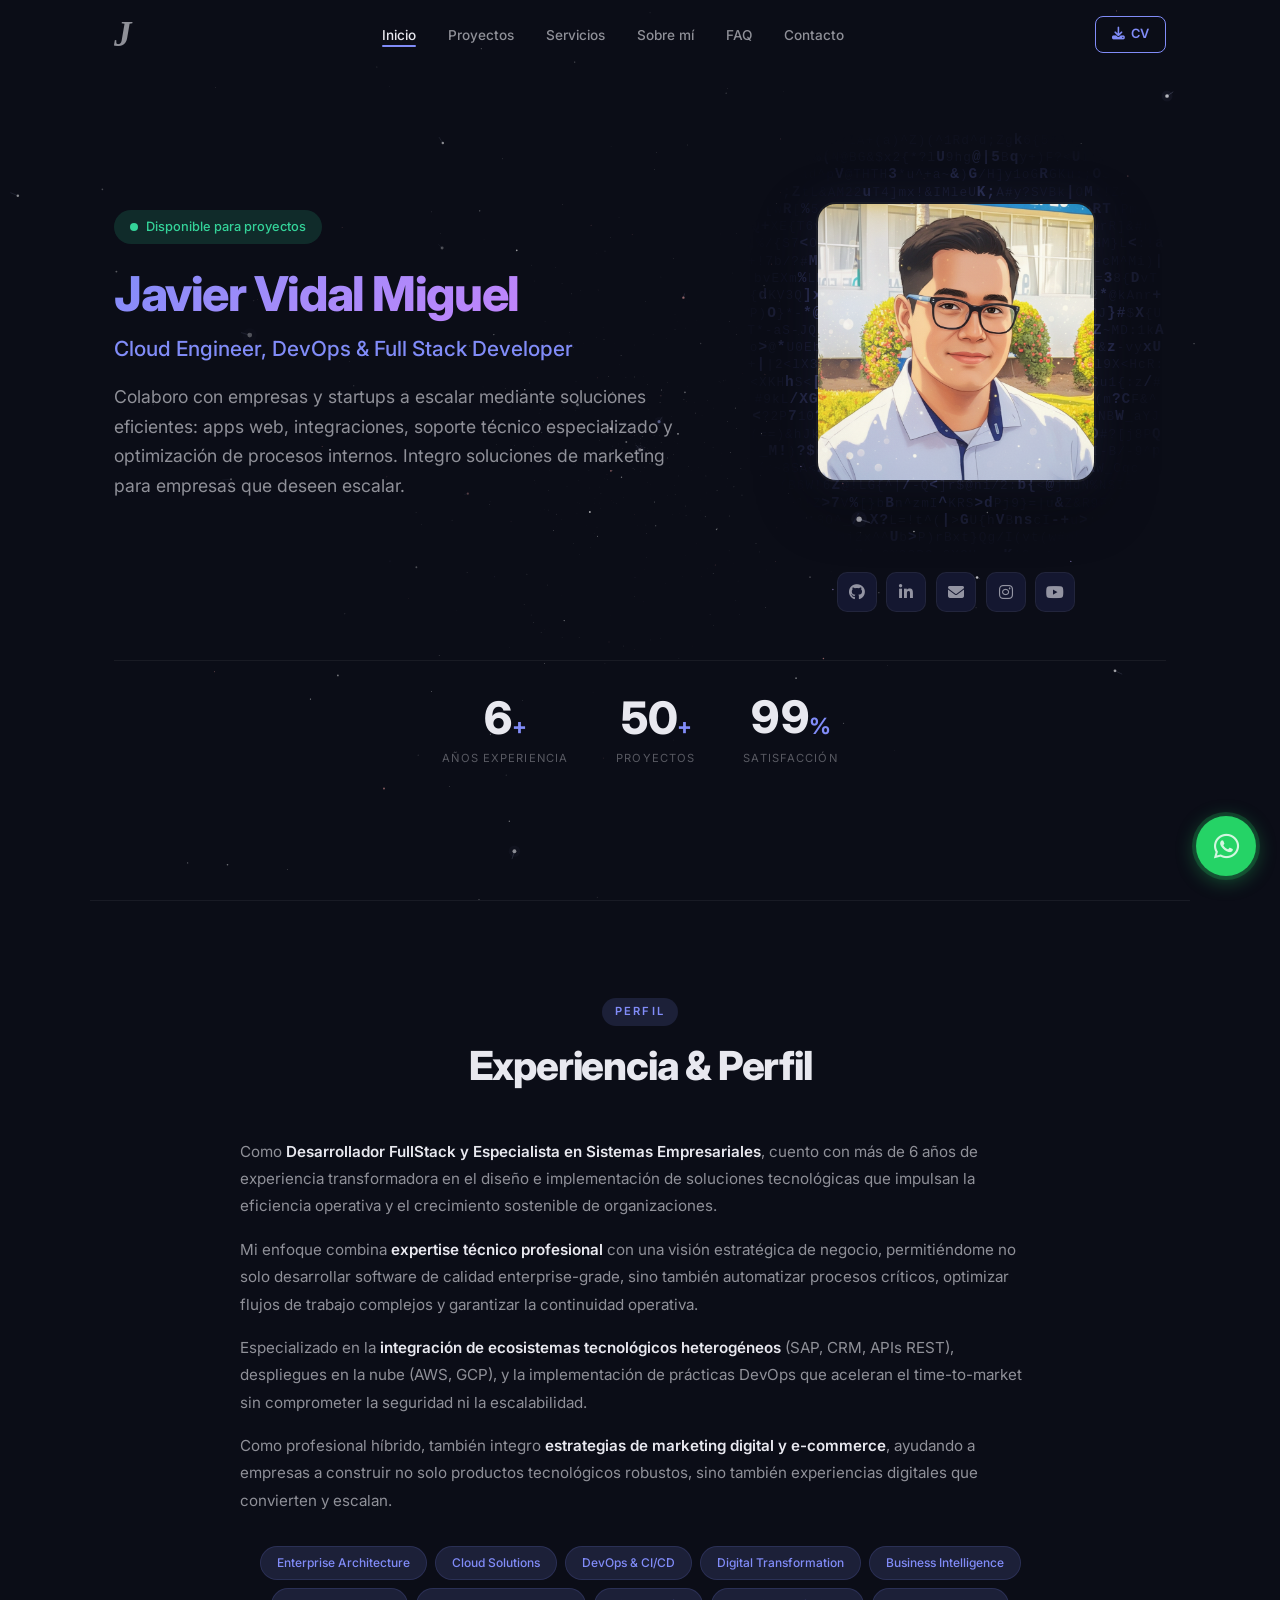
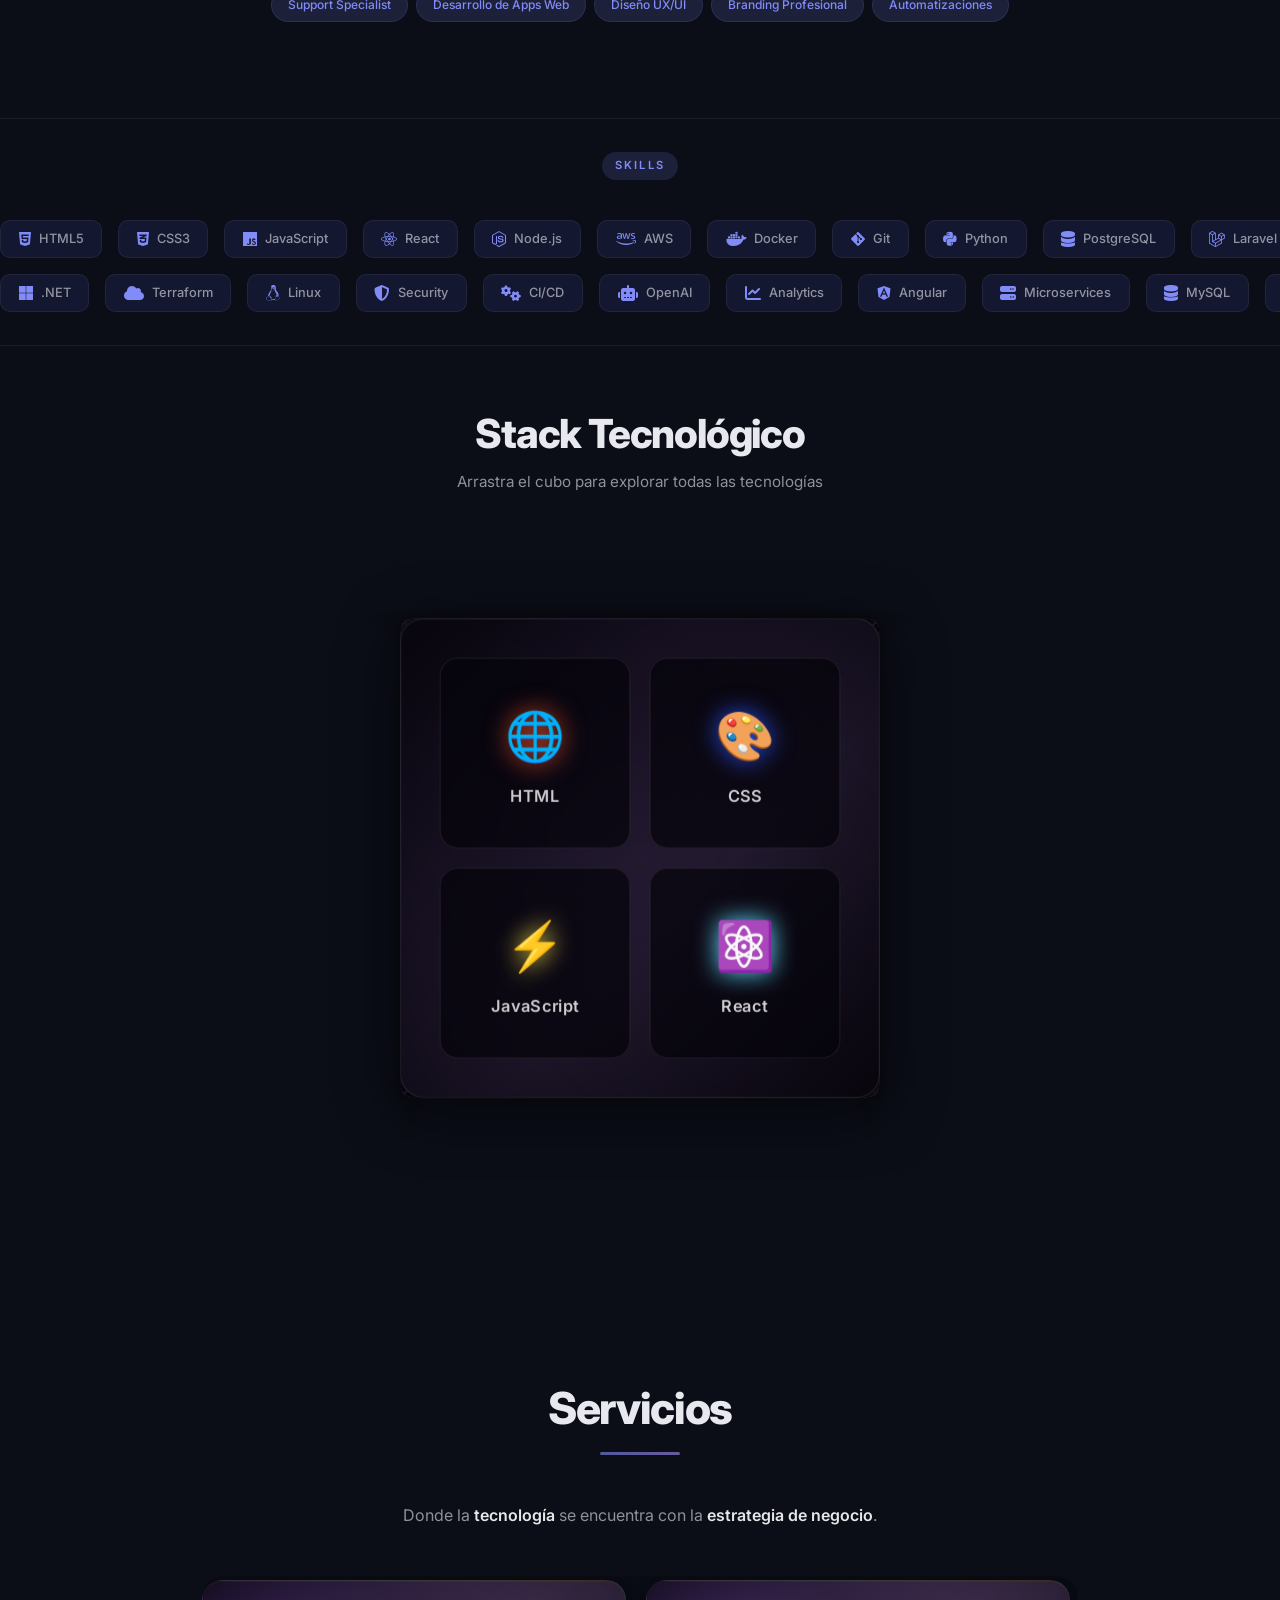
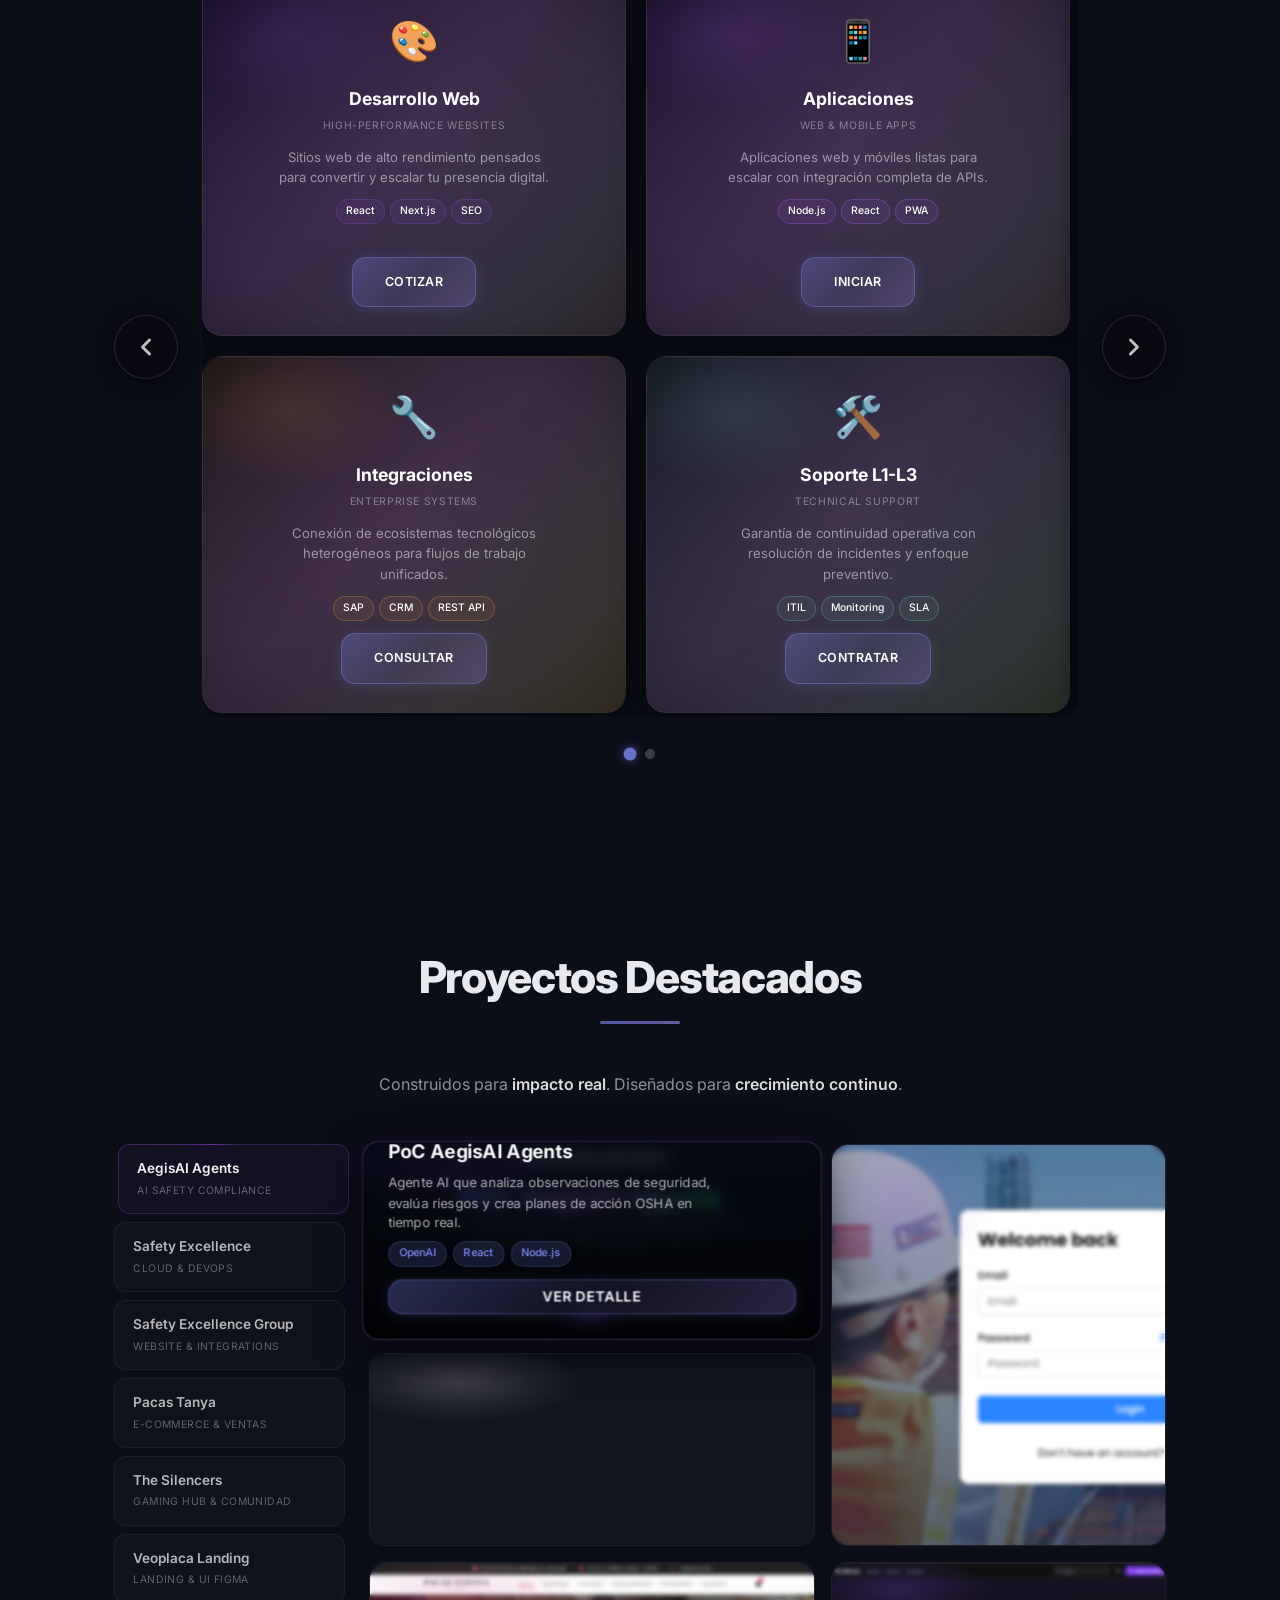
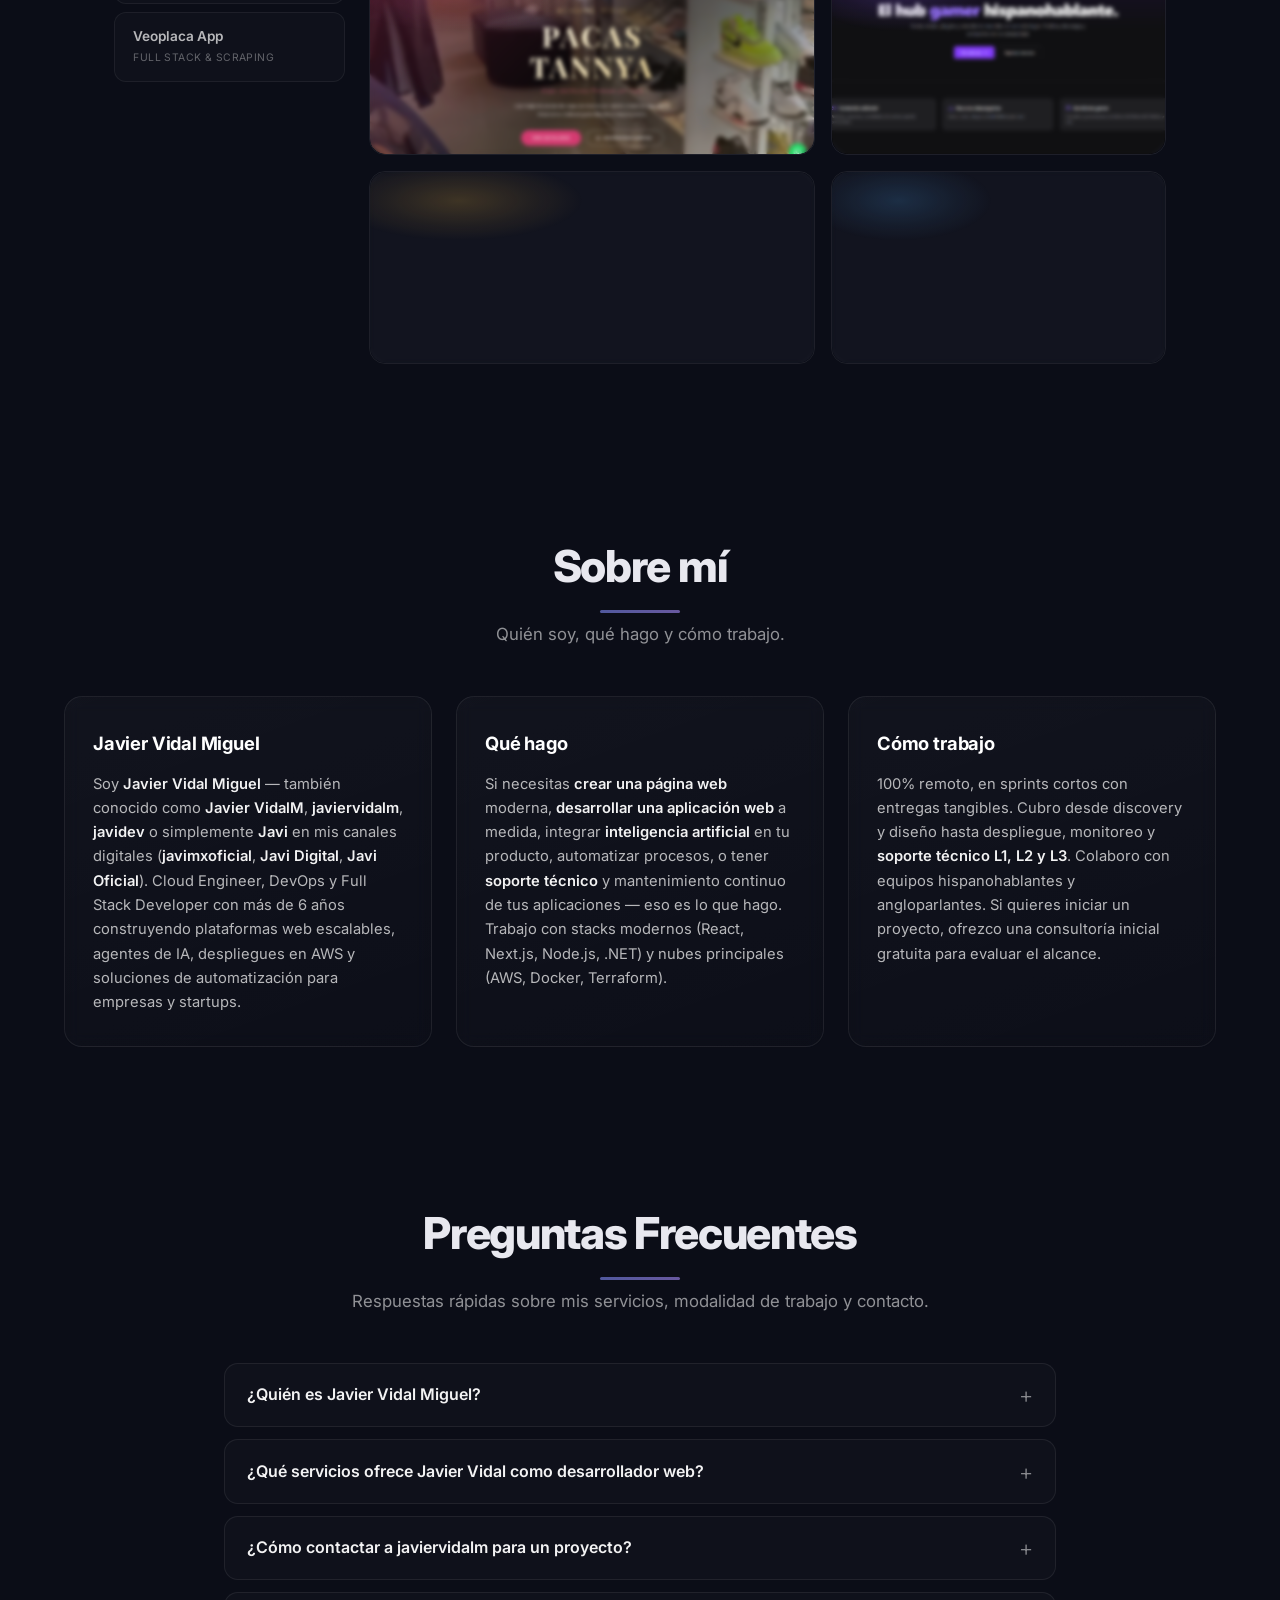
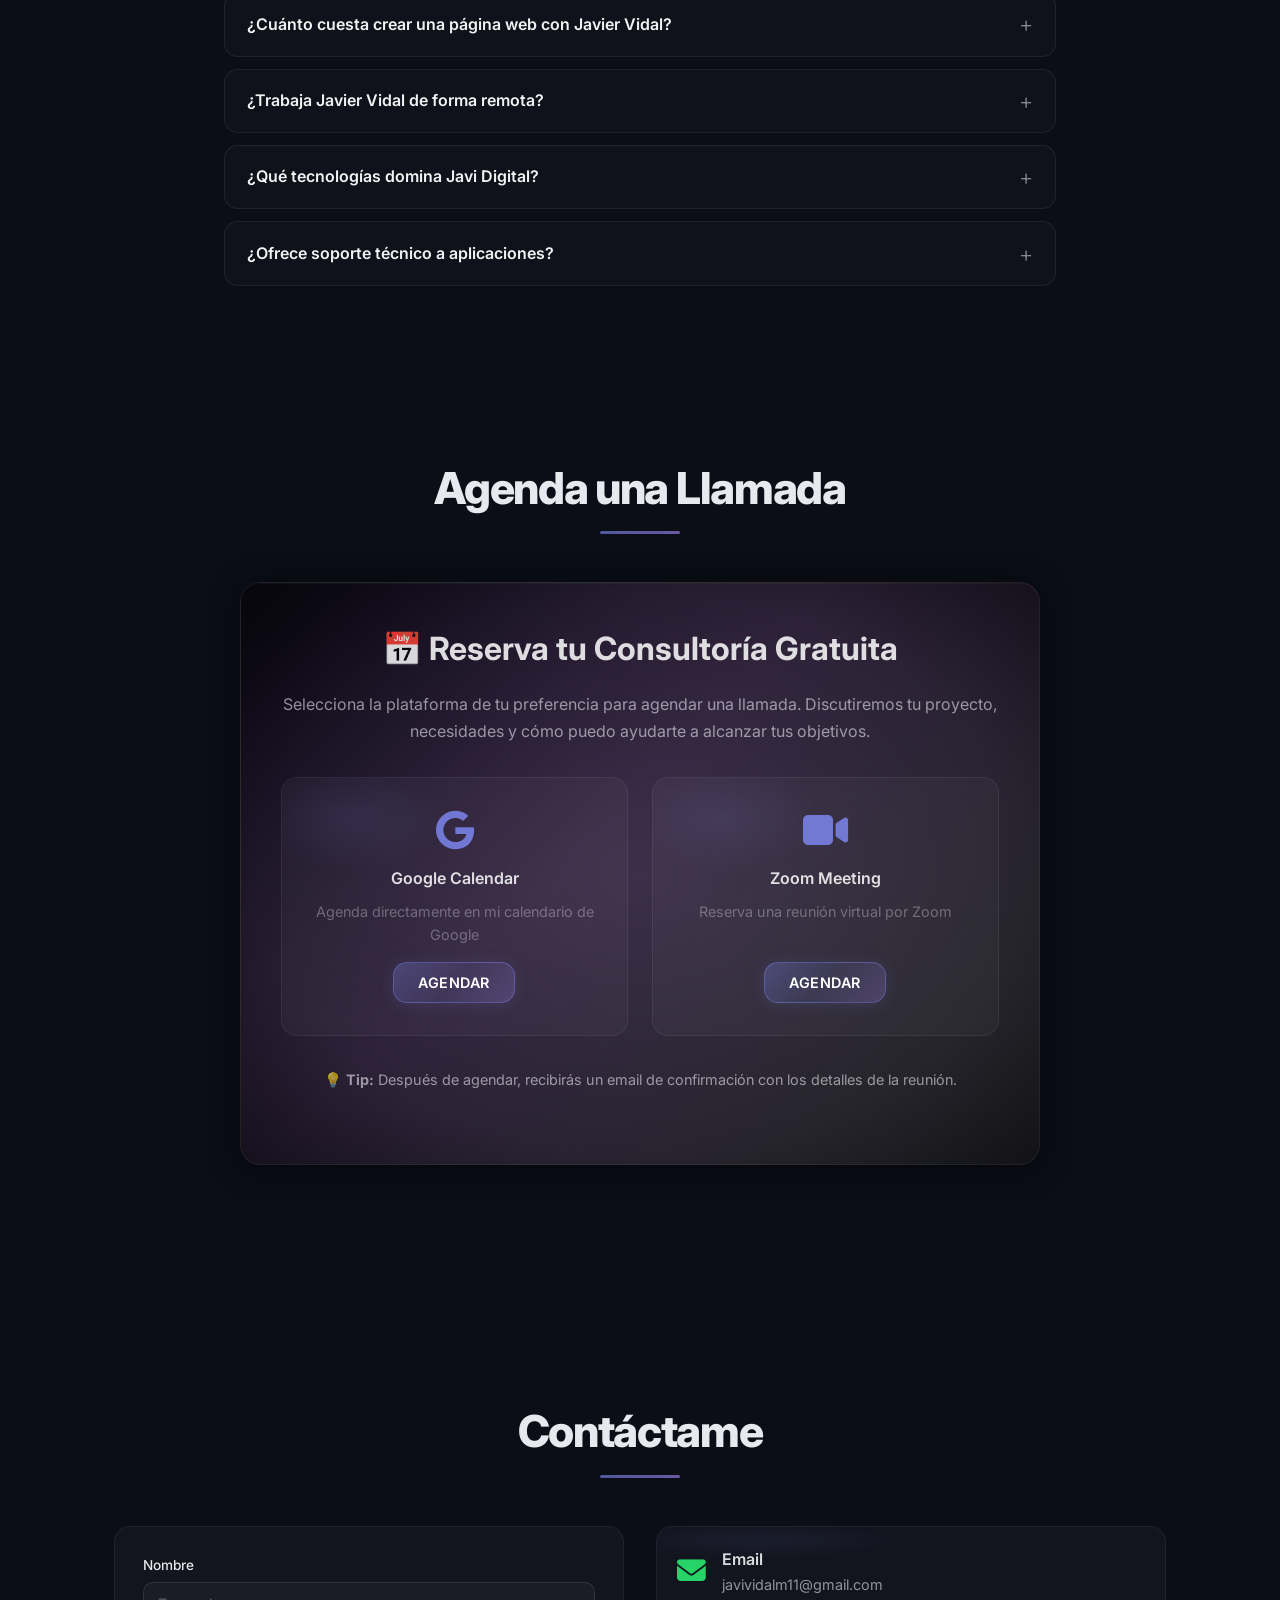
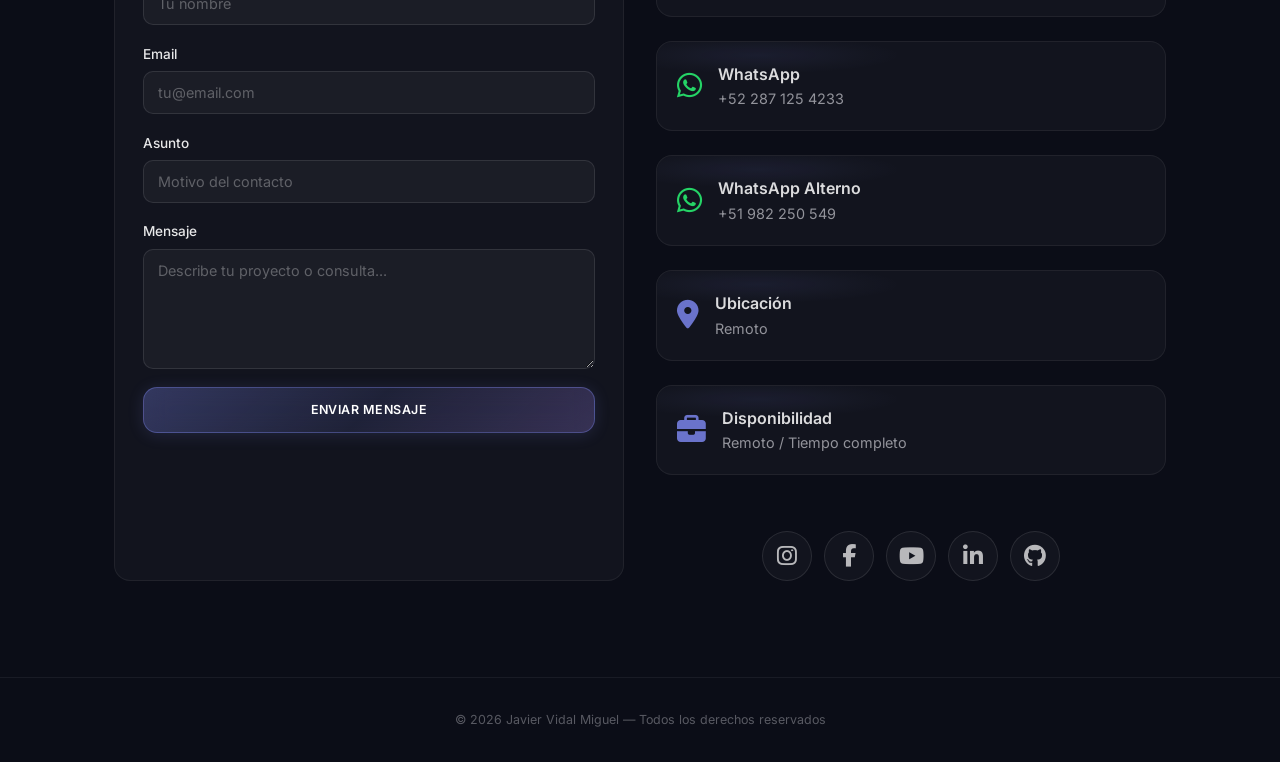
==== index.html @ ef1b445e "SEO+GEO: optimizacion para buscadores y asistentes de IA robots.txt: - Permitir explicitamente todos" ====
<!DOCTYPE html>
<html lang="es">
<head>
    <meta charset="UTF-8">
    <meta name="viewport" content="width=device-width, initial-scale=1.0">
    <title>Javier Vidal Miguel | Cloud Engineer, DevOps & Full Stack Developer — Remote</title>
    <meta name="description" content="Cloud Engineer, DevOps y Full Stack Developer. Construyo agentes AI, despliegues en AWS, e-commerce, web scraping y plataformas web a medida. 100% remoto.">
    <meta name="keywords" content="Javier Vidal, Javier Vidal Miguel, Javier VidalM, Javier Vidal M, Javi, javidev, javiervidalm, javiervidal, Javi Digital, javimxoficial, Javi Oficial, desarrollador web, desarrollador full stack, desarrollador remoto, crear pagina web, paginas web a medida, desarrollo web, desarrollo de aplicaciones web, soporte tecnico, soporte aplicaciones, soporte L1 L2 L3, Cloud Engineer, DevOps, Full Stack Developer, AWS, Docker, Kubernetes, Terraform, React, Next.js, Node.js, OpenAI, agentes AI, web scraping, freelance developer, remote developer, mexico, peru">
    <meta name="author" content="Javier Vidal Miguel">
    <meta name="robots" content="index, follow, max-image-preview:large, max-snippet:-1, max-video-preview:-1">
    <meta name="googlebot" content="index, follow">
    <meta name="theme-color" content="#0b0d17">
    <meta name="color-scheme" content="dark">

    <meta property="og:type" content="website">
    <meta property="og:url" content="https://javi-vidalm.netlify.app/">
    <meta property="og:title" content="Javier Vidal Miguel — Cloud Engineer, DevOps & Full Stack Developer">
    <meta property="og:description" content="Cloud Engineer, DevOps y Full Stack Developer. Agentes AI, despliegues en AWS, e-commerce, web scraping y plataformas web con impacto real. 100% remoto.">
    <meta property="og:image" content="https://javi-vidalm.netlify.app/img/perfil.png">
    <meta property="og:image:secure_url" content="https://javi-vidalm.netlify.app/img/perfil.png">
    <meta property="og:image:type" content="image/png">
    <meta property="og:image:width" content="1200">
    <meta property="og:image:height" content="630">
    <meta property="og:image:alt" content="Javier Vidal Miguel — Cloud Engineer, DevOps & Full Stack Developer">
    <meta property="og:locale" content="es_ES">
    <meta property="og:site_name" content="Javier Vidal — Portafolio">
    <meta property="og:see_also" content="https://www.linkedin.com/in/javiervidalm/">
    <meta property="og:see_also" content="https://github.com/Javi-vm97">
    <meta property="og:see_also" content="https://github.com/javiavm">
    <meta property="og:see_also" content="https://www.instagram.com/javimxoficial/">
    <meta property="og:see_also" content="https://www.youtube.com/@javimxoficial">
    <meta property="og:see_also" content="https://facebook.com/digitalstudiojavi">

    <meta name="twitter:card" content="summary_large_image">
    <meta name="twitter:title" content="Javier Vidal Miguel — Cloud Engineer, DevOps & Full Stack Developer">
    <meta name="twitter:description" content="Agentes AI, despliegues en AWS, e-commerce y plataformas web con impacto real. 100% remoto.">
    <meta name="twitter:image" content="https://javi-vidalm.netlify.app/img/perfil.png">
    <meta name="twitter:image:alt" content="Portafolio de Javier Vidal Miguel">
    <meta name="twitter:creator" content="@javimxoficial">
    <meta name="twitter:site" content="@javimxoficial">

    <link rel="icon" type="image/png" href="./img/logo.png">
    <link rel="apple-touch-icon" href="./img/logo.png">
    <link rel="canonical" href="https://javi-vidalm.netlify.app/">
    <link rel="alternate" hreflang="es" href="https://javi-vidalm.netlify.app/">
    <link rel="alternate" hreflang="x-default" href="https://javi-vidalm.netlify.app/">
    <link rel="sitemap" type="application/xml" href="/sitemap.xml">

    <link rel="preconnect" href="https://fonts.googleapis.com">
    <link rel="preconnect" href="https://fonts.gstatic.com" crossorigin>
    <link href="https://fonts.googleapis.com/css2?family=Inter:wght@300;400;500;600;700;800;900&display=swap" rel="stylesheet">
    <link rel="stylesheet" href="https://cdnjs.cloudflare.com/ajax/libs/font-awesome/6.4.0/css/all.min.css">
    <link rel="stylesheet" href="./css/styles.css">
    <style>html,body{background:#0b0d17;}</style>

    <script type="application/ld+json">
    {
      "@context": "https://schema.org",
      "@graph": [
        {
          "@type": "Person",
          "@id": "https://javi-vidalm.netlify.app/#javier",
          "name": "Javier Vidal Miguel",
          "alternateName": [
            "Javier Vidal",
            "Javier VidalM",
            "Javier Vidal M",
            "Javi",
            "javidev",
            "javiervidalm",
            "javiervidal",
            "Javi Digital",
            "javimxoficial",
            "Javi Oficial"
          ],
          "url": "https://javi-vidalm.netlify.app/",
          "image": "https://javi-vidalm.netlify.app/img/perfil.png",
          "jobTitle": "Cloud Engineer, DevOps & Full Stack Developer",
          "description": "Cloud Engineer, DevOps y Full Stack Developer especializado en AWS, agentes AI, web scraping y plataformas web a medida. 100% remoto.",
          "email": "mailto:javividalm11@gmail.com",
          "knowsLanguage": ["es", "en"],
          "knowsAbout": ["Cloud Computing", "DevOps", "Amazon Web Services", "Docker", "Terraform", "Node.js", "React", "Next.js", "OpenAI", "AI Agents", "Web Scraping", "CI/CD", "Linux"],
          "sameAs": [
            "https://www.linkedin.com/in/javiervidalm/",
            "https://github.com/Javi-vm97",
            "https://github.com/javiavm",
            "https://www.instagram.com/javimxoficial/",
            "https://www.youtube.com/@javimxoficial",
            "https://facebook.com/digitalstudiojavi"
          ],
          "worksFor": {
            "@type": "Organization",
            "name": "AegisAI",
            "url": "https://aegisai.team/"
          }
        },
        {
          "@type": "ProfessionalService",
          "@id": "https://javi-vidalm.netlify.app/#service",
          "name": "Javier Vidal — Cloud Engineer & Full Stack Services",
          "image": "https://javi-vidalm.netlify.app/img/perfil.png",
          "url": "https://javi-vidalm.netlify.app/",
          "telephone": "+52-287-125-4233",
          "priceRange": "$$",
          "areaServed": { "@type": "Place", "name": "Worldwide / 100% Remote" },
          "provider": { "@id": "https://javi-vidalm.netlify.app/#javier" },
          "serviceType": ["Desarrollo Web", "Cloud Engineering", "DevOps", "Aplicaciones Web & Mobile", "Integraciones Empresariales", "Automatización & IA", "Soporte L1-L3", "Seguridad"],
          "hasOfferCatalog": {
            "@type": "OfferCatalog",
            "name": "Servicios",
            "itemListElement": [
              { "@type": "Offer", "itemOffered": { "@type": "Service", "name": "Desarrollo Web de alto rendimiento" } },
              { "@type": "Offer", "itemOffered": { "@type": "Service", "name": "Aplicaciones Web & Mobile" } },
              { "@type": "Offer", "itemOffered": { "@type": "Service", "name": "Integraciones Empresariales (SAP / CRM / APIs)" } },
              { "@type": "Offer", "itemOffered": { "@type": "Service", "name": "Soporte Técnico L1-L3" } },
              { "@type": "Offer", "itemOffered": { "@type": "Service", "name": "Cloud Architecture & DevOps (AWS / Docker / Terraform)" } },
              { "@type": "Offer", "itemOffered": { "@type": "Service", "name": "Marketing Digital & Growth" } },
              { "@type": "Offer", "itemOffered": { "@type": "Service", "name": "Automatización con IA (OpenAI / LangChain)" } },
              { "@type": "Offer", "itemOffered": { "@type": "Service", "name": "Seguridad & Compliance" } }
            ]
          }
        },
        {
          "@type": "WebSite",
          "@id": "https://javi-vidalm.netlify.app/#website",
          "url": "https://javi-vidalm.netlify.app/",
          "name": "Javier Vidal — Portafolio",
          "inLanguage": "es",
          "publisher": { "@id": "https://javi-vidalm.netlify.app/#javier" }
        },
        {
          "@type": "FAQPage",
          "@id": "https://javi-vidalm.netlify.app/#faq",
          "mainEntity": [
            {
              "@type": "Question",
              "name": "¿Quién es Javier Vidal Miguel?",
              "acceptedAnswer": {
                "@type": "Answer",
                "text": "Javier Vidal Miguel — también conocido como Javier VidalM, javiervidalm o Javi Digital — es Cloud Engineer, DevOps y Full Stack Developer con más de 6 años de experiencia construyendo plataformas web escalables, agentes de inteligencia artificial, despliegues en AWS y soluciones de automatización. Trabaja 100% remoto para empresas, startups y emprendedores."
              }
            },
            {
              "@type": "Question",
              "name": "¿Qué servicios ofrece Javier Vidal como desarrollador web?",
              "acceptedAnswer": {
                "@type": "Answer",
                "text": "Javier ofrece desarrollo web de alto rendimiento (React, Next.js, SEO), aplicaciones web y móviles, integraciones empresariales (SAP, CRM, APIs), soporte técnico L1-L3, cloud architecture y DevOps en AWS con Docker y Terraform, marketing digital orientado a conversión, automatización con IA usando OpenAI y LangChain, y consultoría en seguridad y compliance."
              }
            },
            {
              "@type": "Question",
              "name": "¿Cómo contactar a javiervidalm para un proyecto?",
              "acceptedAnswer": {
                "@type": "Answer",
                "text": "Puedes contactarme por correo a javividalm11@gmail.com, por WhatsApp a +52 287 125 4233 o +51 982 250 549, agendar una llamada gratuita por Google Calendar (calendar.app.google/yvuHBQnmjAaMswtGA) o Calendly (calendly.com/javividalm11/30min), o usar el formulario de contacto en https://javi-vidalm.netlify.app/."
              }
            },
            {
              "@type": "Question",
              "name": "¿Cuánto cuesta crear una página web con Javier Vidal?",
              "acceptedAnswer": {
                "@type": "Answer",
                "text": "El costo depende del alcance: una landing page simple parte desde precios accesibles para emprendedores, mientras que aplicaciones web complejas con backend, integraciones empresariales o automatizaciones con IA se cotizan según horas y complejidad. Lo recomendado es agendar una llamada gratuita en el portafolio para recibir un presupuesto a medida."
              }
            },
            {
              "@type": "Question",
              "name": "¿Trabaja Javier Vidal de forma remota?",
              "acceptedAnswer": {
                "@type": "Answer",
                "text": "Sí, Javier trabaja 100% remoto y colabora con clientes a nivel mundial. Su modalidad incluye sprints ágiles, comunicación asíncrona y soporte continuo según necesidad del proyecto."
              }
            },
            {
              "@type": "Question",
              "name": "¿Qué tecnologías domina Javi Digital?",
              "acceptedAnswer": {
                "@type": "Answer",
                "text": "Su stack principal incluye: Cloud (AWS, Docker, Terraform, Kubernetes), Backend (Node.js, Python, .NET, REST APIs), Frontend (React, Next.js, TailwindCSS), IA (OpenAI, LangChain, agentes autónomos), DevOps (CI/CD, monitoreo, seguridad, rotación de keys), Web Scraping y bases de datos relacionales y no relacionales."
              }
            },
            {
              "@type": "Question",
              "name": "¿Javier Vidal ofrece soporte técnico a aplicaciones?",
              "acceptedAnswer": {
                "@type": "Answer",
                "text": "Sí, ofrece soporte técnico especializado en niveles L1, L2 y L3 con enfoque ITIL: resolución de incidentes, monitoreo proactivo, SLAs definidos y mantenimiento evolutivo de aplicaciones web y empresariales."
              }
            }
          ]
        }
      ]
    }
    </script>
</head>
<body>

    <!-- STAR FIELD BACKGROUND -->
    <canvas id="starField"></canvas>

    <!-- LOADER -->
    <div class="loader" id="loader">
        <div class="wormhole">
            <div class="wormhole-ring"></div>
            <div class="wormhole-ring"></div>
            <div class="wormhole-ring"></div>
            <div class="wormhole-ring"></div>
            <div class="wormhole-ring"></div>
            <div class="wormhole-core"></div>
        </div>
        <div class="loader-dots">
            <span></span><span></span><span></span>
        </div>
    </div>

    <!-- MAIN CONTENT -->
    <div class="main-content" id="mainContent">

        <nav id="navbar">
            <div class="nav-content">
                <a href="#inicio" class="logo"><span class="logo-j">J</span></a>
                <ul class="nav-links" id="navLinks">
                    <li><a href="#inicio">Inicio</a></li>
                    <li><a href="#proyectos">Proyectos</a></li>
                    <li><a href="#servicios">Servicios</a></li>
                    <li><a href="#sobre-mi">Sobre mí</a></li>
                    <li><a href="#faq">FAQ</a></li>
                    <li><a href="#contacto">Contacto</a></li>
                </ul>
                <a href="./img/Curriculum_javier vidalmdevops.pdf" download class="nav-cta">
                    <i class="fas fa-download"></i> CV
                </a>
                <button class="nav-toggle" id="navToggle" aria-label="Menu">
                    <span></span>
                    <span></span>
                    <span></span>
                </button>
            </div>
        </nav>

        <!-- HERO -->
        <section id="inicio" class="hero-section">
            <div class="hero">
                <div class="hero-left">
                    <div class="hero-badge reveal" data-delay="0">
                        <span class="status-dot"></span> Disponible para proyectos
                    </div>
                    <h1 class="hero-title reveal" data-delay="1">
                        <span class="hero-name">Javier Vidal Miguel</span>
                    </h1>
                    <p class="hero-role reveal" data-delay="2">Cloud Engineer, DevOps & Full Stack Developer</p>
                    <p class="hero-desc reveal" data-delay="3">Colaboro con empresas y startups a escalar mediante soluciones eficientes: apps web, integraciones, soporte técnico especializado y optimización de procesos internos. Integro soluciones de marketing para empresas que deseen escalar.</p>
                </div>
                <div class="hero-right reveal" data-delay="2">
                    <div class="hero-photo-wrapper">
                        <div class="matrix-bg" id="matrixBg"></div>
                        <div class="hero-photo">
                            <img src="./img/perfil.png" alt="Javier Vidal Miguel">
                        </div>
                    </div>
                    <div class="hero-social">
                        <a href="https://github.com/Javi-vm97" target="_blank" aria-label="GitHub"><i class="fab fa-github"></i></a>
                        <a href="https://www.linkedin.com/in/javiervidalm/" target="_blank" aria-label="LinkedIn"><i class="fab fa-linkedin-in"></i></a>
                        <a href="mailto:javividalm11@gmail.com" aria-label="Email"><i class="fas fa-envelope"></i></a>
                        <a href="https://www.instagram.com/javimxoficial/" target="_blank" aria-label="Instagram"><i class="fab fa-instagram"></i></a>
                        <a href="https://www.youtube.com/@javimxoficial" target="_blank" aria-label="YouTube"><i class="fab fa-youtube"></i></a>
                    </div>
                </div>
            </div>

            <div class="hero-stats reveal" data-delay="6">
                <div class="hero-stat" data-value="6" data-suffix="+">
                    <div class="hero-stat-value"></div>
                    <span class="hero-stat-label">Años experiencia</span>
                </div>
                <div class="hero-stat" data-value="50" data-suffix="+">
                    <div class="hero-stat-value"></div>
                    <span class="hero-stat-label">Proyectos</span>
                </div>
                <div class="hero-stat" data-value="99" data-suffix="%">
                    <div class="hero-stat-value"></div>
                    <span class="hero-stat-label">Satisfacción</span>
                </div>
            </div>
        </section>

        <!-- PERFIL / EXPERIENCIA -->
        <section id="perfil" class="experience-section">
            <div class="section-header">
                <span class="section-label reveal">Perfil</span>
                <h2 class="section-title reveal">Experiencia & Perfil</h2>
            </div>
            <div class="experience-about reveal">
                <p>Como <strong>Desarrollador FullStack y Especialista en Sistemas Empresariales</strong>, cuento con más de 6 años de experiencia transformadora en el diseño e implementación de soluciones tecnológicas que impulsan la eficiencia operativa y el crecimiento sostenible de organizaciones.</p>
                <p>Mi enfoque combina <strong>expertise técnico profesional</strong> con una visión estratégica de negocio, permitiéndome no solo desarrollar software de calidad enterprise-grade, sino también automatizar procesos críticos, optimizar flujos de trabajo complejos y garantizar la continuidad operativa.</p>
                <p>Especializado en la <strong>integración de ecosistemas tecnológicos heterogéneos</strong> (SAP, CRM, APIs REST), despliegues en la nube (AWS, GCP), y la implementación de prácticas DevOps que aceleran el time-to-market sin comprometer la seguridad ni la escalabilidad.</p>
                <p>Como profesional híbrido, también integro <strong>estrategias de marketing digital y e-commerce</strong>, ayudando a empresas a construir no solo productos tecnológicos robustos, sino también experiencias digitales que convierten y escalan.</p>
            </div>
            <div class="experience-tags reveal">
                <span>Enterprise Architecture</span>
                <span>Cloud Solutions</span>
                <span>DevOps & CI/CD</span>
                <span>Digital Transformation</span>
                <span>Business Intelligence</span>
                <span>Support Specialist</span>
                <span>Desarrollo de Apps Web</span>
                <span>Diseño UX/UI</span>
                <span>Branding Profesional</span>
                <span>Automatizaciones</span>
            </div>
        </section>

        <!-- MARQUEE SKILLS -->
        <section class="marquee-section">
            <div class="marquee-header">
                <span class="section-label">Skills</span>
            </div>
            <div class="marquee-track marquee-left">
                <div class="marquee-content">
                    <span class="marquee-badge"><i class="fab fa-html5"></i> HTML5</span>
                    <span class="marquee-badge"><i class="fab fa-css3-alt"></i> CSS3</span>
                    <span class="marquee-badge"><i class="fab fa-js"></i> JavaScript</span>
                    <span class="marquee-badge"><i class="fab fa-react"></i> React</span>
                    <span class="marquee-badge"><i class="fab fa-node-js"></i> Node.js</span>
                    <span class="marquee-badge"><i class="fab fa-aws"></i> AWS</span>
                    <span class="marquee-badge"><i class="fab fa-docker"></i> Docker</span>
                    <span class="marquee-badge"><i class="fab fa-git-alt"></i> Git</span>
                    <span class="marquee-badge"><i class="fab fa-python"></i> Python</span>
                    <span class="marquee-badge"><i class="fas fa-database"></i> PostgreSQL</span>
                    <span class="marquee-badge"><i class="fab fa-laravel"></i> Laravel</span>
                </div>
                <div class="marquee-content" aria-hidden="true">
                    <span class="marquee-badge"><i class="fab fa-html5"></i> HTML5</span>
                    <span class="marquee-badge"><i class="fab fa-css3-alt"></i> CSS3</span>
                    <span class="marquee-badge"><i class="fab fa-js"></i> JavaScript</span>
                    <span class="marquee-badge"><i class="fab fa-react"></i> React</span>
                    <span class="marquee-badge"><i class="fab fa-node-js"></i> Node.js</span>
                    <span class="marquee-badge"><i class="fab fa-aws"></i> AWS</span>
                    <span class="marquee-badge"><i class="fab fa-docker"></i> Docker</span>
                    <span class="marquee-badge"><i class="fab fa-git-alt"></i> Git</span>
                    <span class="marquee-badge"><i class="fab fa-python"></i> Python</span>
                    <span class="marquee-badge"><i class="fas fa-database"></i> PostgreSQL</span>
                    <span class="marquee-badge"><i class="fab fa-laravel"></i> Laravel</span>
                </div>
            </div>
            <div class="marquee-track marquee-right">
                <div class="marquee-content">
                    <span class="marquee-badge"><i class="fab fa-microsoft"></i> .NET</span>
                    <span class="marquee-badge"><i class="fas fa-cloud"></i> Terraform</span>
                    <span class="marquee-badge"><i class="fab fa-linux"></i> Linux</span>
                    <span class="marquee-badge"><i class="fas fa-shield-alt"></i> Security</span>
                    <span class="marquee-badge"><i class="fas fa-cogs"></i> CI/CD</span>
                    <span class="marquee-badge"><i class="fas fa-robot"></i> OpenAI</span>
                    <span class="marquee-badge"><i class="fas fa-chart-line"></i> Analytics</span>
                    <span class="marquee-badge"><i class="fab fa-angular"></i> Angular</span>
                    <span class="marquee-badge"><i class="fas fa-server"></i> Microservices</span>
                    <span class="marquee-badge"><i class="fas fa-database"></i> MySQL</span>
                    <span class="marquee-badge"><i class="fas fa-fire"></i> Firebase</span>
                </div>
                <div class="marquee-content" aria-hidden="true">
                    <span class="marquee-badge"><i class="fab fa-microsoft"></i> .NET</span>
                    <span class="marquee-badge"><i class="fas fa-cloud"></i> Terraform</span>
                    <span class="marquee-badge"><i class="fab fa-linux"></i> Linux</span>
                    <span class="marquee-badge"><i class="fas fa-shield-alt"></i> Security</span>
                    <span class="marquee-badge"><i class="fas fa-cogs"></i> CI/CD</span>
                    <span class="marquee-badge"><i class="fas fa-robot"></i> OpenAI</span>
                    <span class="marquee-badge"><i class="fas fa-chart-line"></i> Analytics</span>
                    <span class="marquee-badge"><i class="fab fa-angular"></i> Angular</span>
                    <span class="marquee-badge"><i class="fas fa-server"></i> Microservices</span>
                    <span class="marquee-badge"><i class="fas fa-database"></i> MySQL</span>
                    <span class="marquee-badge"><i class="fas fa-fire"></i> Firebase</span>
                </div>
            </div>
        </section>

        <!-- SKILLS CUBE -->
        <section id="skills" class="cube-section">
            <div class="section-header">
                <h2 class="section-title reveal">Stack Tecnológico</h2>
                <p class="section-subtitle reveal">Arrastra el cubo para explorar todas las tecnologías</p>
            </div>
            <div class="skills-3d-container reveal">
                <div class="skills-cube-wrapper" id="skillsCube"></div>
            </div>
        </section>

        <!-- SERVICIOS -->
        <section id="servicios">
            <h2 class="section-title">Servicios</h2>
            <p class="svc-header__subtitle">Donde la <strong>tecnología</strong> se encuentra con la <strong>estrategia de negocio</strong>.</p>

            <div class="svc-carousel" id="svcCarousel">
                <button class="svc-carousel__arrow svc-carousel__arrow--prev" id="svcPrev" aria-label="Anterior">
                    <svg width="28" height="28" viewBox="0 0 24 24" fill="none" stroke="currentColor" stroke-width="2.5" stroke-linecap="round" stroke-linejoin="round"><polyline points="15 18 9 12 15 6"></polyline></svg>
                </button>

                <div class="svc-carousel__viewport">
                    <div class="svc-carousel__track" id="svcTrack">
                        <div class="svc-page">
                            <div class="svc-card" style="--card-accent: 128,70,200;">
                                <div class="svc-card__glass"></div>
                                <div class="svc-card__specular"></div>
                                <div class="svc-card__body">
                                    <div class="svc-card__emoji">🎨</div>
                                    <h3 class="svc-card__name">Desarrollo Web</h3>
                                    <span class="svc-card__tagline">HIGH-PERFORMANCE WEBSITES</span>
                                    <p class="svc-card__desc-short">Sitios web de alto rendimiento pensados para convertir y escalar tu presencia digital.</p>
                                    <div class="svc-card__tags"><span class="svc-tag">React</span><span class="svc-tag">Next.js</span><span class="svc-tag">SEO</span></div>
                                    <a href="#contacto" class="btn btn-primary svc-card__btn">Cotizar</a>
                                </div>
                            </div>
                            <div class="svc-card" style="--card-accent: 160,90,240;">
                                <div class="svc-card__glass"></div>
                                <div class="svc-card__specular"></div>
                                <div class="svc-card__body">
                                    <div class="svc-card__emoji">📱</div>
                                    <h3 class="svc-card__name">Aplicaciones</h3>
                                    <span class="svc-card__tagline">WEB & MOBILE APPS</span>
                                    <p class="svc-card__desc-short">Aplicaciones web y móviles listas para escalar con integración completa de APIs.</p>
                                    <div class="svc-card__tags"><span class="svc-tag">Node.js</span><span class="svc-tag">React</span><span class="svc-tag">PWA</span></div>
                                    <a href="#contacto" class="btn btn-primary svc-card__btn">Iniciar</a>
                                </div>
                            </div>
                            <div class="svc-card" style="--card-accent: 200,140,60;">
                                <div class="svc-card__glass"></div>
                                <div class="svc-card__specular"></div>
                                <div class="svc-card__body">
                                    <div class="svc-card__emoji">🔧</div>
                                    <h3 class="svc-card__name">Integraciones</h3>
                                    <span class="svc-card__tagline">ENTERPRISE SYSTEMS</span>
                                    <p class="svc-card__desc-short">Conexión de ecosistemas tecnológicos heterogéneos para flujos de trabajo unificados.</p>
                                    <div class="svc-card__tags"><span class="svc-tag">SAP</span><span class="svc-tag">CRM</span><span class="svc-tag">REST API</span></div>
                                    <a href="#contacto" class="btn btn-primary svc-card__btn">Consultar</a>
                                </div>
                            </div>
                            <div class="svc-card" style="--card-accent: 100,180,160;">
                                <div class="svc-card__glass"></div>
                                <div class="svc-card__specular"></div>
                                <div class="svc-card__body">
                                    <div class="svc-card__emoji">🛠️</div>
                                    <h3 class="svc-card__name">Soporte L1-L3</h3>
                                    <span class="svc-card__tagline">TECHNICAL SUPPORT</span>
                                    <p class="svc-card__desc-short">Garantía de continuidad operativa con resolución de incidentes y enfoque preventivo.</p>
                                    <div class="svc-card__tags"><span class="svc-tag">ITIL</span><span class="svc-tag">Monitoring</span><span class="svc-tag">SLA</span></div>
                                    <a href="#contacto" class="btn btn-primary svc-card__btn">Contratar</a>
                                </div>
                            </div>
                        </div>
                        <div class="svc-page">
                            <div class="svc-card" style="--card-accent: 70,140,220;">
                                <div class="svc-card__glass"></div>
                                <div class="svc-card__specular"></div>
                                <div class="svc-card__body">
                                    <div class="svc-card__emoji">☁️</div>
                                    <h3 class="svc-card__name">Cloud & DevOps</h3>
                                    <span class="svc-card__tagline">CLOUD ARCHITECTURE</span>
                                    <p class="svc-card__desc-short">Infraestructura escalable en la nube con despliegues automatizados y contenedores.</p>
                                    <div class="svc-card__tags"><span class="svc-tag">AWS</span><span class="svc-tag">Docker</span><span class="svc-tag">Terraform</span></div>
                                    <a href="#contacto" class="btn btn-primary svc-card__btn">Consultar</a>
                                </div>
                            </div>
                            <div class="svc-card" style="--card-accent: 220,120,80;">
                                <div class="svc-card__glass"></div>
                                <div class="svc-card__specular"></div>
                                <div class="svc-card__body">
                                    <div class="svc-card__emoji">📊</div>
                                    <h3 class="svc-card__name">Marketing Digital</h3>
                                    <span class="svc-card__tagline">GROWTH STRATEGY</span>
                                    <p class="svc-card__desc-short">Estrategias de contenido y conversión para negocios en crecimiento.</p>
                                    <div class="svc-card__tags"><span class="svc-tag">SEO</span><span class="svc-tag">CRO</span><span class="svc-tag">Analytics</span></div>
                                    <a href="#contacto" class="btn btn-primary svc-card__btn">Solicitar</a>
                                </div>
                            </div>
                            <div class="svc-card" style="--card-accent: 128,70,200;">
                                <div class="svc-card__glass"></div>
                                <div class="svc-card__specular"></div>
                                <div class="svc-card__body">
                                    <div class="svc-card__emoji">🤖</div>
                                    <h3 class="svc-card__name">Automatización & IA</h3>
                                    <span class="svc-card__tagline">AI INTEGRATION</span>
                                    <p class="svc-card__desc-short">Flujos inteligentes e integración de IA para optimizar operaciones y escalar.</p>
                                    <div class="svc-card__tags"><span class="svc-tag">OpenAI</span><span class="svc-tag">LangChain</span><span class="svc-tag">AI Agents</span></div>
                                    <a href="#contacto" class="btn btn-primary svc-card__btn">Solicitar</a>
                                </div>
                            </div>
                            <div class="svc-card" style="--card-accent: 180,80,80;">
                                <div class="svc-card__glass"></div>
                                <div class="svc-card__specular"></div>
                                <div class="svc-card__body">
                                    <div class="svc-card__emoji">🛡️</div>
                                    <h3 class="svc-card__name">Seguridad</h3>
                                    <span class="svc-card__tagline">SECURITY & COMPLIANCE</span>
                                    <p class="svc-card__desc-short">Fortalece la seguridad y cumple estándares con acompañamiento experto.</p>
                                    <div class="svc-card__tags"><span class="svc-tag">Pentesting</span><span class="svc-tag">Compliance</span><span class="svc-tag">OSHA</span></div>
                                    <a href="#contacto" class="btn btn-primary svc-card__btn">Solicitar</a>
                                </div>
                            </div>
                        </div>
                    </div>
                </div>

                <button class="svc-carousel__arrow svc-carousel__arrow--next" id="svcNext" aria-label="Siguiente">
                    <svg width="28" height="28" viewBox="0 0 24 24" fill="none" stroke="currentColor" stroke-width="2.5" stroke-linecap="round" stroke-linejoin="round"><polyline points="9 18 15 12 9 6"></polyline></svg>
                </button>
            </div>

            <div class="svc-carousel__dots" id="svcDots"></div>
        </section>

        <!-- PROYECTOS -->
        <section id="proyectos">
            <h2 class="section-title">Proyectos Destacados</h2>
            <p class="projects-header__subtitle">Construidos para <strong>impacto real</strong>. Diseñados para <strong>crecimiento continuo</strong>.</p>

            <div class="projects-layout">
                <div class="projects-sidebar">
                    <div class="projects-sidebar__card projects-sidebar__card--active" data-project="aegis" style="--card-accent: 128,70,200;">
                        <div class="projects-sidebar__text">
                            <span class="projects-sidebar__name">AegisAI Agents</span>
                            <span class="projects-sidebar__subtitle">AI SAFETY COMPLIANCE</span>
                        </div>
                    </div>
                    <div class="projects-sidebar__card" data-project="safety" style="--card-accent: 160,90,240;">
                        <div class="projects-sidebar__text">
                            <span class="projects-sidebar__name">Safety Excellence</span>
                            <span class="projects-sidebar__subtitle">CLOUD & DEVOPS</span>
                        </div>
                    </div>
                    <div class="projects-sidebar__card" data-project="chatbot" style="--card-accent: 230,225,216;">
                        <div class="projects-sidebar__text">
                            <span class="projects-sidebar__name">Safety Excellence Group</span>
                            <span class="projects-sidebar__subtitle">WEBSITE & INTEGRATIONS</span>
                        </div>
                    </div>
                    <div class="projects-sidebar__card" data-project="tanya" style="--card-accent: 220,120,180;">
                        <div class="projects-sidebar__text">
                            <span class="projects-sidebar__name">Pacas Tanya</span>
                            <span class="projects-sidebar__subtitle">E-COMMERCE & VENTAS</span>
                        </div>
                    </div>
                    <div class="projects-sidebar__card" data-project="silencers" style="--card-accent: 139,92,246;">
                        <div class="projects-sidebar__text">
                            <span class="projects-sidebar__name">The Silencers</span>
                            <span class="projects-sidebar__subtitle">GAMING HUB & COMUNIDAD</span>
                        </div>
                    </div>
                    <div class="projects-sidebar__card" data-project="veoplaca" style="--card-accent: 240,180,60;">
                        <div class="projects-sidebar__text">
                            <span class="projects-sidebar__name">Veoplaca Landing</span>
                            <span class="projects-sidebar__subtitle">LANDING & UI FIGMA</span>
                        </div>
                    </div>
                    <div class="projects-sidebar__card" data-project="veoplacaapp" style="--card-accent: 70,150,220;">
                        <div class="projects-sidebar__text">
                            <span class="projects-sidebar__name">Veoplaca App</span>
                            <span class="projects-sidebar__subtitle">FULL STACK & SCRAPING</span>
                        </div>
                    </div>
                </div>

                <div class="projects-bento-shell">
                    <button class="projects-bento__arrow projects-bento__arrow--prev" id="projectsBentoPrev" aria-label="Anterior">
                        <svg viewBox="0 0 24 24" fill="none" stroke="currentColor" stroke-width="2.5" stroke-linecap="round" stroke-linejoin="round"><polyline points="15 18 9 12 15 6"></polyline></svg>
                    </button>
                    <div class="projects-bento" id="projectsBento">
                    <div class="projects-bento__card projects-bento__card--aegis projects-bento__card--active" data-project="aegis" style="--card-accent: 128,70,200;">
                        <div class="projects-bento__media"><img src="./img/poc.png" alt="PoC AegisAI Agents - Agente AI de seguridad OSHA" loading="lazy" decoding="async"></div>
                        <div class="projects-bento__glass"></div>
                        <div class="projects-bento__specular"></div>
                        <div class="projects-bento__overlay">
                            <h3 class="projects-bento__title">PoC AegisAI Agents</h3>
                            <p class="projects-bento__desc">Agente AI que analiza observaciones de seguridad, evalúa riesgos y crea planes de acción OSHA en tiempo real.</p>
                            <div class="project-tech-tags"><span>OpenAI</span><span>React</span><span>Node.js</span></div>
                            <button class="btn btn-primary project-detail-btn" data-url="https://aegisai.team/" style="padding:0.5rem 1.2rem;font-size:0.85rem;">Ver detalle</button>
                        </div>
                    </div>

                    <div class="projects-bento__card projects-bento__card--safety" data-project="safety" style="--card-accent: 160,90,240;">
                        <div class="projects-bento__media"><img src="./img/seg.png" alt="Safety Excellence App - DevOps y despliegue AWS" loading="lazy" decoding="async"></div>
                        <div class="projects-bento__glass"></div>
                        <div class="projects-bento__specular"></div>
                        <div class="projects-bento__overlay">
                            <h3 class="projects-bento__title">Safety-Excellence-App</h3>
                            <p class="projects-bento__desc">Despliegue, automatización, monitoreo de incidentes, rotación de keys y políticas de seguridad en AWS.</p>
                            <div class="project-tech-tags"><span>AWS</span><span>Docker</span><span>DevOps</span></div>
                            <button class="btn btn-primary project-detail-btn" data-url="https://app.safety-excellence.com/" style="padding:0.5rem 1.2rem;font-size:0.85rem;">Ver detalle</button>
                        </div>
                    </div>

                    <div class="projects-bento__card projects-bento__card--chatbot" data-project="chatbot" style="--card-accent: 230,225,216;">
                        <div class="projects-bento__media"><img src="./img/seg-website.png" alt="Website Safety Excellence Group - Integraciones empresariales con chatbot IA" loading="lazy" decoding="async"></div>
                        <div class="projects-bento__glass"></div>
                        <div class="projects-bento__specular"></div>
                        <div class="projects-bento__overlay">
                            <h3 class="projects-bento__title">Website Safety Excellence Group</h3>
                            <p class="projects-bento__desc">Diseño web, integraciones empresariales, entrenamiento de chatbot con IA y automatización de flujos operativos.</p>
                            <div class="project-tech-tags"><span>Node.js</span><span>IA</span><span>Chatbot</span></div>
                            <button class="btn btn-primary project-detail-btn" data-url="https://www.safety-excellence.com/" style="padding:0.5rem 1.2rem;font-size:0.85rem;">Ver detalle</button>
                        </div>
                    </div>

                    <div class="projects-bento__card projects-bento__card--tanya" data-project="tanya" style="--card-accent: 220,120,180;">
                        <div class="projects-bento__media"><img src="./img/pacastanya.png" alt="Pacas Tanya - E-commerce de venta de ropa por mayor" loading="lazy" decoding="async"></div>
                        <div class="projects-bento__glass"></div>
                        <div class="projects-bento__specular"></div>
                        <div class="projects-bento__overlay">
                            <h3 class="projects-bento__title">Pacas Tanya</h3>
                            <p class="projects-bento__desc">Website dedicada a ventas al por mayor de ropa con catálogo de productos y sistema de pedidos.</p>
                            <div class="project-tech-tags"><span>HTML</span><span>CSS</span><span>JavaScript</span></div>
                            <button class="btn btn-primary project-detail-btn" data-url="https://pacas-tanya.netlify.app/" style="padding:0.5rem 1.2rem;font-size:0.85rem;">Ver detalle</button>
                        </div>
                    </div>

                    <div class="projects-bento__card projects-bento__card--silencers" data-project="silencers" style="--card-accent: 139,92,246;">
                        <div class="projects-bento__media"><img src="./img/thesilencers.png" alt="The Silencers - Hub gamer hispanohablante con login Discord" loading="lazy" decoding="async"></div>
                        <div class="projects-bento__glass"></div>
                        <div class="projects-bento__specular"></div>
                        <div class="projects-bento__overlay">
                            <h3 class="projects-bento__title">The Silencers</h3>
                            <p class="projects-bento__desc">Hub gamer hispanohablante con guías, mods, plugins y servidores. Login con Discord y gestión de comunidad.</p>
                            <div class="project-tech-tags"><span>Next.js</span><span>TailwindCSS</span><span>Discord Auth</span></div>
                            <button class="btn btn-primary project-detail-btn" data-url="https://thesilencers.netlify.app/" data-blocked="true" style="padding:0.5rem 1.2rem;font-size:0.85rem;">Ver detalle</button>
                        </div>
                    </div>

                    <div class="projects-bento__card projects-bento__card--veoplaca" data-project="veoplaca" style="--card-accent: 240,180,60;">
                        <div class="projects-bento__media"><img src="./img/webveoplaca.png" alt="Veoplaca Landing - Consulta vehicular con maquetado Figma y VPS" loading="lazy" decoding="async"></div>
                        <div class="projects-bento__glass"></div>
                        <div class="projects-bento__specular"></div>
                        <div class="projects-bento__overlay">
                            <h3 class="projects-bento__title">Veoplaca — Landing</h3>
                            <p class="projects-bento__desc">Landing page para consulta vehicular Perú. Maquetado responsive fiel al prototipo Figma y publicación en VPS.</p>
                            <div class="project-tech-tags"><span>Figma</span><span>Frontend</span><span>VPS</span></div>
                            <button class="btn btn-primary project-detail-btn" data-url="https://veoplaca.com/" data-blocked="true" style="padding:0.5rem 1.2rem;font-size:0.85rem;">Ver detalle</button>
                        </div>
                    </div>

                    <div class="projects-bento__card projects-bento__card--veoplacaapp" data-project="veoplacaapp" style="--card-accent: 70,150,220;">
                        <div class="projects-bento__media"><img src="./img/appveoplaca.png" alt="Veoplaca App - Web scraping de 11 instituciones y sistema de quests" loading="lazy" decoding="async"></div>
                        <div class="projects-bento__glass"></div>
                        <div class="projects-bento__specular"></div>
                        <div class="projects-bento__overlay">
                            <h3 class="projects-bento__title">Veoplaca — App</h3>
                            <p class="projects-bento__desc">Consulta vehicular Perú con web scraping de 11 instituciones (SUNARP, MTC, SOAT y más) y sistema de quests gamificado.</p>
                            <div class="project-tech-tags"><span>Full Stack</span><span>Web Scraping</span><span>VPS</span></div>
                            <button class="btn btn-primary project-detail-btn" data-url="https://app.veoplaca.com/" data-blocked="true" style="padding:0.5rem 1.2rem;font-size:0.85rem;">Ver detalle</button>
                        </div>
                    </div>
                    </div>
                    <button class="projects-bento__arrow projects-bento__arrow--next" id="projectsBentoNext" aria-label="Siguiente">
                        <svg viewBox="0 0 24 24" fill="none" stroke="currentColor" stroke-width="2.5" stroke-linecap="round" stroke-linejoin="round"><polyline points="9 18 15 12 9 6"></polyline></svg>
                    </button>
                </div>
            </div>
        </section>

        <div class="modal" id="projectModal">
            <div class="modal-content">
                <div class="modal-header">
                    <a class="modal-open-tab" id="modalOpenTab" href="#" target="_blank" rel="noopener noreferrer">Abrir en nueva pestaña <i class="fas fa-external-link-alt" style="font-size:0.7rem;"></i></a>
                    <button class="modal-close" id="closeModal">&#x2715;</button>
                </div>
                <iframe class="modal-iframe" id="projectIframe"></iframe>
                <div class="modal-fallback" id="modalFallback" hidden>
                    <img class="modal-fallback__img" id="modalFallbackImg" alt="">
                    <div class="modal-fallback__body">
                        <h3 class="modal-fallback__title" id="modalFallbackTitle"></h3>
                        <p class="modal-fallback__desc" id="modalFallbackDesc"></p>
                        <a class="btn btn-primary modal-fallback__cta" id="modalFallbackCta" target="_blank" rel="noopener noreferrer">Visitar sitio <i class="fas fa-external-link-alt" style="font-size:0.7rem;margin-left:0.4rem;"></i></a>
                        <p class="modal-fallback__note">El sitio no permite vista previa embebida.</p>
                    </div>
                </div>
            </div>
        </div>

        <!-- SOBRE MI -->
        <section id="sobre-mi">
            <h2 class="section-title">Sobre mí</h2>
            <p class="about__lead">Quién soy, qué hago y cómo trabajo.</p>

            <div class="about__grid">
                <div class="about__card">
                    <h3>Javier Vidal Miguel</h3>
                    <p>Soy <strong>Javier Vidal Miguel</strong> — también conocido como <strong>Javier VidalM</strong>, <strong>javiervidalm</strong>, <strong>javidev</strong> o simplemente <strong>Javi</strong> en mis canales digitales (<strong>javimxoficial</strong>, <strong>Javi Digital</strong>, <strong>Javi Oficial</strong>). Cloud Engineer, DevOps y Full Stack Developer con más de 6 años construyendo plataformas web escalables, agentes de IA, despliegues en AWS y soluciones de automatización para empresas y startups.</p>
                </div>

                <div class="about__card">
                    <h3>Qué hago</h3>
                    <p>Si necesitas <strong>crear una página web</strong> moderna, <strong>desarrollar una aplicación web</strong> a medida, integrar <strong>inteligencia artificial</strong> en tu producto, automatizar procesos, o tener <strong>soporte técnico</strong> y mantenimiento continuo de tus aplicaciones — eso es lo que hago. Trabajo con stacks modernos (React, Next.js, Node.js, .NET) y nubes principales (AWS, Docker, Terraform).</p>
                </div>

                <div class="about__card">
                    <h3>Cómo trabajo</h3>
                    <p>100% remoto, en sprints cortos con entregas tangibles. Cubro desde discovery y diseño hasta despliegue, monitoreo y <strong>soporte técnico L1, L2 y L3</strong>. Colaboro con equipos hispanohablantes y angloparlantes. Si quieres iniciar un proyecto, ofrezco una consultoría inicial gratuita para evaluar el alcance.</p>
                </div>
            </div>
        </section>

        <!-- FAQ -->
        <section id="faq">
            <h2 class="section-title">Preguntas Frecuentes</h2>
            <p class="faq__lead">Respuestas rápidas sobre mis servicios, modalidad de trabajo y contacto.</p>

            <div class="faq__list">
                <details class="faq__item">
                    <summary>¿Quién es Javier Vidal Miguel?</summary>
                    <p>Javier Vidal Miguel — también conocido como Javier VidalM, javiervidalm o Javi Digital — es Cloud Engineer, DevOps y Full Stack Developer con más de 6 años de experiencia construyendo plataformas web escalables, agentes de inteligencia artificial, despliegues en AWS y soluciones de automatización. Trabaja 100% remoto para empresas, startups y emprendedores.</p>
                </details>

                <details class="faq__item">
                    <summary>¿Qué servicios ofrece Javier Vidal como desarrollador web?</summary>
                    <p>Javier ofrece desarrollo web de alto rendimiento (React, Next.js, SEO), aplicaciones web y móviles, integraciones empresariales (SAP, CRM, APIs), soporte técnico L1-L3, cloud architecture y DevOps en AWS con Docker y Terraform, marketing digital orientado a conversión, automatización con IA usando OpenAI y LangChain, y consultoría en seguridad y compliance.</p>
                </details>

                <details class="faq__item">
                    <summary>¿Cómo contactar a javiervidalm para un proyecto?</summary>
                    <p>Puedes contactarme por correo a javividalm11@gmail.com, por WhatsApp a +52 287 125 4233 o +51 982 250 549, agendar una llamada gratuita por Google Calendar o Calendly desde la sección Agenda una Llamada, o usar el formulario de contacto al final de esta página.</p>
                </details>

                <details class="faq__item">
                    <summary>¿Cuánto cuesta crear una página web con Javier Vidal?</summary>
                    <p>El costo depende del alcance: una landing page simple parte desde precios accesibles para emprendedores, mientras que aplicaciones web complejas con backend, integraciones empresariales o automatizaciones con IA se cotizan según horas y complejidad. Lo recomendado es agendar una llamada gratuita para recibir un presupuesto a medida.</p>
                </details>

                <details class="faq__item">
                    <summary>¿Trabaja Javier Vidal de forma remota?</summary>
                    <p>Sí, trabajo 100% remoto y colaboro con clientes a nivel mundial. Mi modalidad incluye sprints ágiles, comunicación asíncrona y soporte continuo según necesidad del proyecto.</p>
                </details>

                <details class="faq__item">
                    <summary>¿Qué tecnologías domina Javi Digital?</summary>
                    <p>Stack principal: Cloud (AWS, Docker, Terraform, Kubernetes), Backend (Node.js, Python, .NET, REST APIs), Frontend (React, Next.js, TailwindCSS), IA (OpenAI, LangChain, agentes autónomos), DevOps (CI/CD, monitoreo, seguridad, rotación de keys), Web Scraping y bases de datos relacionales y no relacionales.</p>
                </details>

                <details class="faq__item">
                    <summary>¿Ofrece soporte técnico a aplicaciones?</summary>
                    <p>Sí, ofrezco soporte técnico especializado en niveles L1, L2 y L3 con enfoque ITIL: resolución de incidentes, monitoreo proactivo, SLAs definidos y mantenimiento evolutivo de aplicaciones web y empresariales.</p>
                </details>
            </div>
        </section>

        <!-- BOOKING -->
        <section id="booking">
            <h2 class="section-title">Agenda una Llamada</h2>

            <div class="booking-container">
                <h3>📅 Reserva tu Consultoría Gratuita</h3>
                <p>Selecciona la plataforma de tu preferencia para agendar una llamada. Discutiremos tu proyecto, necesidades y cómo puedo ayudarte a alcanzar tus objetivos.</p>

                <div class="booking-options">
                    <div class="booking-option">
                        <i class="fab fa-google"></i>
                        <h4>Google Calendar</h4>
                        <p>Agenda directamente en mi calendario de Google</p>
                        <a href="https://calendar.app.google/yvuHBQnmjAaMswtGA" target="_blank" class="btn btn-primary" style="padding: 0.5rem 1.5rem; font-size: 0.9rem;">Agendar</a>
                    </div>
                    <div class="booking-option">
                        <i class="fas fa-video"></i>
                        <h4>Zoom Meeting</h4>
                        <p>Reserva una reunión virtual por Zoom</p>
                        <a href="https://calendly.com/javividalm11/30min" target="_blank" class="btn btn-primary" style="padding: 0.5rem 1.5rem; font-size: 0.9rem;">Agendar</a>
                    </div>
                </div>

                <p style="margin-top: 2rem; font-size: 0.9rem;">💡 <strong>Tip:</strong> Después de agendar, recibirás un email de confirmación con los detalles de la reunión.</p>
            </div>
        </section>

        <!-- CONTACTO -->
        <section id="contacto">
            <h2 class="section-title">Contáctame</h2>

            <div class="contact-grid">
                <form class="contact-form" id="contactForm" action="https://formsubmit.co/javividalm11@gmail.com" method="POST">
                    <input type="hidden" name="_subject" value="Nuevo mensaje desde portafolio">
                    <input type="hidden" name="_captcha" value="false">
                    <input type="hidden" name="_template" value="table">
                    <input type="hidden" name="_next" value="https://javi-vm97.github.io/PortafolioJVM/#contacto">
                    <div class="form-group">
                        <label>Nombre</label>
                        <input type="text" name="nombre" placeholder="Tu nombre" required>
                    </div>
                    <div class="form-group">
                        <label>Email</label>
                        <input type="email" name="email" placeholder="tu@email.com" required>
                    </div>
                    <div class="form-group">
                        <label>Asunto</label>
                        <input type="text" name="asunto" placeholder="Motivo del contacto" required>
                    </div>
                    <div class="form-group">
                        <label>Mensaje</label>
                        <textarea name="mensaje" placeholder="Describe tu proyecto o consulta..." required></textarea>
                    </div>
                    <button type="submit" class="btn btn-primary">Enviar Mensaje</button>
                </form>

                <div class="contact-info">
                    <a href="mailto:javividalm11@gmail.com?subject=Solicitud%20de%20informaci%C3%B3n&body=Hola%20Javier%2C%20me%20gustar%C3%ADa%20solicitar%20informaci%C3%B3n%20sobre%20tus%20servicios." target="_blank" class="contact-item contact-item--link">
                        <div class="icon"><i class="fas fa-envelope"></i></div>
                        <div>
                            <h4>Email</h4>
                            <p>javividalm11@gmail.com</p>
                        </div>
                    </a>
                    <a href="https://wa.me/522871254233?text=Hola%20Javier%2C%20me%20gustar%C3%ADa%20solicitar%20informaci%C3%B3n%20sobre%20tus%20servicios." target="_blank" class="contact-item contact-item--link">
                        <div class="icon"><i class="fab fa-whatsapp"></i></div>
                        <div>
                            <h4>WhatsApp</h4>
                            <p>+52 287 125 4233</p>
                        </div>
                    </a>
                    <a href="https://wa.me/51982250549?text=Hola%20Javier%2C%20me%20gustar%C3%ADa%20solicitar%20informaci%C3%B3n%20sobre%20tus%20servicios." target="_blank" class="contact-item contact-item--link">
                        <div class="icon"><i class="fab fa-whatsapp"></i></div>
                        <div>
                            <h4>WhatsApp Alterno</h4>
                            <p>+51 982 250 549</p>
                        </div>
                    </a>
                    <div class="contact-item">
                        <div class="icon"><i class="fas fa-map-marker-alt"></i></div>
                        <div>
                            <h4>Ubicación</h4>
                            <p>Remoto</p>
                        </div>
                    </div>
                    <div class="contact-item">
                        <div class="icon"><i class="fas fa-briefcase"></i></div>
                        <div>
                            <h4>Disponibilidad</h4>
                            <p>Remoto / Tiempo completo</p>
                        </div>
                    </div>

                    <div class="social-links">
                        <a href="https://www.instagram.com/javimxoficial/" target="_blank" class="instagram" title="Instagram"><i class="fab fa-instagram"></i></a>
                        <a href="https://facebook.com/digitalstudiojavi" target="_blank" class="facebook" title="Facebook"><i class="fab fa-facebook-f"></i></a>
                        <a href="https://www.youtube.com/@javimxoficial" target="_blank" class="youtube" title="YouTube"><i class="fab fa-youtube"></i></a>
                        <a href="https://www.linkedin.com/in/javiervidalm/" target="_blank" class="linkedin" title="LinkedIn"><i class="fab fa-linkedin-in"></i></a>
                        <a href="https://github.com/Javi-vm97" target="_blank" class="github" title="GitHub"><i class="fab fa-github"></i></a>
                    </div>
                </div>
            </div>
        </section>

    <!-- WHATSAPP WIDGET -->
    <div class="wa-widget" id="waWidget">
        <button class="wa-fab" id="waFab" aria-label="WhatsApp">
            <i class="fab fa-whatsapp"></i>
        </button>
        <div class="wa-form" id="waForm">
            <div class="wa-form-header">
                <i class="fab fa-whatsapp"></i>
                <span>Enviar mensaje</span>
                <button class="wa-form-close" id="waClose">&times;</button>
            </div>
            <div class="wa-form-body">
                <div class="wa-field">
                    <label>Nombre y apellido</label>
                    <input type="text" id="waName" placeholder="Tu nombre completo">
                </div>
                <div class="wa-field">
                    <label>Empresa</label>
                    <input type="text" id="waCompany" placeholder="Nombre de tu empresa">
                </div>
                <div class="wa-field">
                    <label>Motivo de contacto</label>
                    <div class="wa-select" id="waSelect">
                        <div class="wa-select-trigger" id="waSelectTrigger">
                            <span>Solicitar información</span>
                            <i class="fas fa-chevron-down"></i>
                        </div>
                        <div class="wa-select-options" id="waSelectOptions">
                            <div class="wa-select-option wa-select-option--active" data-value="Solicitar información">Solicitar información</div>
                            <div class="wa-select-option" data-value="Cotizar un proyecto">Cotizar un proyecto</div>
                            <div class="wa-select-option" data-value="Soporte técnico">Soporte técnico</div>
                            <div class="wa-select-option" data-value="Otro">Otro</div>
                        </div>
                    </div>
                </div>
                <div class="wa-field">
                    <label>Nota (opcional)</label>
                    <textarea id="waNote" rows="3" placeholder="Detalles adicionales..."></textarea>
                </div>
                <button class="wa-send" id="waSend">
                    <i class="fab fa-whatsapp"></i> Enviar por WhatsApp
                </button>
            </div>
        </div>
    </div>

        <!-- FOOTER -->
        <footer>
            <div class="footer-content">
                <small>&copy; <span id="year"></span> Javier Vidal Miguel — Todos los derechos reservados</small>
            </div>
        </footer>

    </div><!-- /main-content -->

    <script src="./js/script.js" defer></script>
</body>
</html>
---- css/styles.css ----
@property --specular-x {
    syntax: "<percentage>";
    initial-value: 20%;
    inherits: false;
}

@property --specular-y {
    syntax: "<percentage>";
    initial-value: 15%;
    inherits: false;
}

@property --border-angle {
    syntax: "<angle>";
    initial-value: 0deg;
    inherits: false;
}

/* ============================================
   PORTFOLIO - Javier Vidal Miguel
   Dark, clean, developer aesthetic
   ============================================ */

*,
*::before,
*::after {
    margin: 0;
    padding: 0;
    box-sizing: border-box;
}

:root {
    --bg: #0b0d17;
    --bg-light: #111425;
    --bg-card: #141730;
    --bg-card-hover: #1a1e3a;
    --border: rgba(255, 255, 255, 0.06);
    --border-hover: rgba(255, 255, 255, 0.12);
    --text: #e8e8ef;
    --text-secondary: rgba(232, 232, 239, 0.6);
    --text-dim: rgba(232, 232, 239, 0.35);
    --accent: #818cf8;
    --accent-soft: rgba(129, 140, 248, 0.15);
    --accent-glow: rgba(129, 140, 248, 0.3);
    --green: #34d399;
    --green-soft: rgba(52, 211, 153, 0.15);
    --max-w: 1100px;
    --ease: cubic-bezier(0.4, 0, 0.2, 1);
    --ease-out: cubic-bezier(0.16, 1, 0.3, 1);
}

html { scroll-behavior: smooth; }

#starField {
    position: fixed;
    top: 0;
    left: 0;
    width: 100%;
    height: 100%;
    z-index: 0;
    pointer-events: none;
}

body {
    font-family: 'Inter', -apple-system, BlinkMacSystemFont, 'Segoe UI', Roboto, sans-serif;
    background: var(--bg);
    color: var(--text);
    overflow-x: hidden;
    line-height: 1.6;
    -webkit-font-smoothing: antialiased;
}

::selection {
    background: var(--accent);
    color: var(--bg);
}

/* ---- LOADER ---- */
.loader {
    position: fixed;
    inset: 0;
    z-index: 9999;
    background: var(--bg);
    display: flex;
    flex-direction: column;
    align-items: center;
    justify-content: center;
    gap: 1.5rem;
    transition: opacity 0.5s var(--ease);
}

.loader.hidden {
    opacity: 0;
    pointer-events: none;
}

.wormhole {
    position: relative;
    width: 140px;
    height: 140px;
    display: flex;
    align-items: center;
    justify-content: center;
}

.wormhole-ring {
    position: absolute;
    border-radius: 50%;
    border: 1.5px solid transparent;
    animation: wormholeSpin linear infinite;
}

.wormhole-ring:nth-child(1) {
    width: 130px; height: 130px;
    border-top-color: rgba(129, 140, 248, 0.6);
    border-right-color: rgba(129, 140, 248, 0.15);
    animation-duration: 3s;
    box-shadow: 0 0 15px rgba(129, 140, 248, 0.1);
}

.wormhole-ring:nth-child(2) {
    width: 105px; height: 105px;
    border-bottom-color: rgba(167, 139, 250, 0.5);
    border-left-color: rgba(167, 139, 250, 0.1);
    animation-duration: 2.4s;
    animation-direction: reverse;
    box-shadow: 0 0 12px rgba(167, 139, 250, 0.08);
}

.wormhole-ring:nth-child(3) {
    width: 80px; height: 80px;
    border-top-color: rgba(192, 132, 252, 0.5);
    border-right-color: rgba(192, 132, 252, 0.1);
    animation-duration: 1.8s;
    box-shadow: 0 0 10px rgba(192, 132, 252, 0.08);
}

.wormhole-ring:nth-child(4) {
    width: 55px; height: 55px;
    border-bottom-color: rgba(129, 140, 248, 0.6);
    border-left-color: rgba(129, 140, 248, 0.15);
    animation-duration: 1.3s;
    animation-direction: reverse;
}

.wormhole-ring:nth-child(5) {
    width: 32px; height: 32px;
    border-top-color: rgba(255, 255, 255, 0.4);
    border-right-color: rgba(255, 255, 255, 0.08);
    animation-duration: 0.9s;
}

.wormhole-core {
    width: 14px;
    height: 14px;
    border-radius: 50%;
    background: radial-gradient(circle, rgba(129, 140, 248, 0.8), rgba(167, 139, 250, 0.4) 50%, transparent 70%);
    box-shadow:
        0 0 20px rgba(129, 140, 248, 0.4),
        0 0 40px rgba(129, 140, 248, 0.2),
        0 0 60px rgba(129, 140, 248, 0.1);
    animation: corePulse 1.5s ease-in-out infinite;
}

@keyframes wormholeSpin {
    from { transform: rotate(0deg); }
    to { transform: rotate(360deg); }
}

@keyframes corePulse {
    0%, 100% { transform: scale(1); opacity: 0.8; box-shadow: 0 0 20px rgba(129,140,248,0.4), 0 0 40px rgba(129,140,248,0.2); }
    50% { transform: scale(1.3); opacity: 1; box-shadow: 0 0 30px rgba(129,140,248,0.6), 0 0 60px rgba(129,140,248,0.3), 0 0 80px rgba(129,140,248,0.1); }
}

.loader-dots {
    display: flex;
    gap: 0.5rem;
}

.loader-dots span {
    width: 8px;
    height: 8px;
    border-radius: 50%;
    background: var(--accent);
    animation: loaderDot 1.4s ease-in-out infinite;
}

.loader-dots span:nth-child(2) { animation-delay: 0.2s; }
.loader-dots span:nth-child(3) { animation-delay: 0.4s; }

@keyframes loaderDot {
    0%, 80%, 100% { opacity: 0.3; transform: scale(0.8); }
    40% { opacity: 1; transform: scale(1.2); }
}

/* ---- MAIN CONTENT ---- */
.main-content {
    opacity: 0;
    transition: opacity 0.6s var(--ease);
}

.main-content.visible {
    opacity: 1;
}

/* ---- NAV ---- */
nav {
    position: fixed;
    top: 0;
    width: 100%;
    z-index: 1000;
    padding: 1rem 0;
    transition: all 0.3s var(--ease);
    background: transparent;
}

nav.scrolled {
    padding: 0.6rem 0;
    background: rgba(11, 13, 23, 0.92);
    backdrop-filter: blur(16px);
    -webkit-backdrop-filter: blur(16px);
    border-bottom: 1px solid var(--border);
}

nav.nav-hidden {
    transform: translateY(-100%);
}

.nav-content {
    max-width: var(--max-w);
    margin: 0 auto;
    padding: 0 1.5rem;
    display: flex;
    align-items: center;
    justify-content: space-between;
}

.logo {
    font-size: 1.3rem;
    font-weight: 800;
    color: var(--text);
    text-decoration: none;
    letter-spacing: -0.02em;
}

.logo-j {
    font-family: 'Georgia', 'Times New Roman', serif;
    font-size: 2.2rem;
    font-weight: 700;
    font-style: italic;
    color: var(--text-secondary);
    line-height: 1;
    display: block;
}

.nav-links {
    display: flex;
    gap: 2rem;
    list-style: none;
}

.nav-links a {
    color: var(--text-secondary);
    text-decoration: none;
    font-size: 0.85rem;
    font-weight: 500;
    transition: color 0.3s;
    position: relative;
}

.nav-links a::after {
    content: '';
    position: absolute;
    bottom: -4px;
    left: 0;
    width: 0;
    height: 2px;
    background: var(--accent);
    border-radius: 1px;
    transition: width 0.3s var(--ease);
}

.nav-links a:hover,
.nav-links a.active { color: var(--text); }

.nav-links a:hover::after,
.nav-links a.active::after { width: 100%; }

.nav-cta {
    font-size: 0.8rem;
    font-weight: 600;
    color: var(--accent);
    border: 1px solid var(--accent);
    padding: 0.45rem 1rem;
    border-radius: 8px;
    text-decoration: none;
    transition: all 0.3s var(--ease);
    display: flex;
    align-items: center;
    gap: 0.4rem;
}

.nav-cta:hover {
    background: var(--accent);
    color: var(--bg);
}

.nav-toggle {
    display: none;
    background: none;
    border: none;
    cursor: pointer;
    width: 26px;
    height: 18px;
    position: relative;
    z-index: 1001;
}

.nav-toggle span {
    display: block;
    width: 100%;
    height: 2px;
    background: var(--text);
    border-radius: 1px;
    transition: all 0.3s var(--ease);
    position: absolute;
    left: 0;
}

.nav-toggle span:nth-child(1) { top: 0; }
.nav-toggle span:nth-child(2) { top: 50%; transform: translateY(-50%); }
.nav-toggle span:nth-child(3) { bottom: 0; }

.nav-toggle.active span:nth-child(1) { top: 50%; transform: translateY(-50%) rotate(45deg); }
.nav-toggle.active span:nth-child(2) { opacity: 0; }
.nav-toggle.active span:nth-child(3) { bottom: 50%; transform: translateY(50%) rotate(-45deg); }

/* ---- SECTIONS ---- */
section {
    max-width: var(--max-w);
    margin: 0 auto;
    padding: 6rem 1.5rem;
}

.section-header {
    text-align: center;
    margin-bottom: 3rem;
}

.section-label {
    display: inline-block;
    font-size: 0.7rem;
    font-weight: 600;
    color: var(--accent);
    text-transform: uppercase;
    letter-spacing: 0.2em;
    background: var(--accent-soft);
    padding: 0.3rem 0.8rem;
    border-radius: 100px;
    margin-bottom: 1rem;
}

.section-title {
    font-size: clamp(1.8rem, 4vw, 2.5rem);
    font-weight: 800;
    letter-spacing: -0.03em;
    line-height: 1.2;
    margin-bottom: 0.75rem;
    position: relative;
}

/* Servicios section uses centered title with decorative line */
#servicios > .section-title {
    text-align: center;
    font-size: 2.75rem;
    margin-bottom: 3rem;
    padding-bottom: 1.25rem;
}

#servicios > .section-title::after {
    content: '';
    position: absolute;
    bottom: 0;
    left: 50%;
    transform: translateX(-50%);
    width: 80px;
    height: 3px;
    background: linear-gradient(90deg, rgba(129, 140, 248, 0.6), rgba(167, 139, 250, 0.6));
    border-radius: 2px;
}

.section-subtitle {
    font-size: 0.95rem;
    color: var(--text-secondary);
    max-width: 500px;
    margin: 0 auto;
}

.section-subtitle strong {
    color: var(--text);
}

/* ---- REVEAL ---- */
.reveal {
    opacity: 0;
    transform: translateY(25px);
    transition: opacity 0.7s var(--ease-out), transform 0.7s var(--ease-out);
}

.reveal.visible {
    opacity: 1;
    transform: translateY(0);
}

/* ---- HERO ---- */
.hero-section {
    min-height: 100vh;
    display: flex;
    flex-direction: column;
    justify-content: center;
    padding-top: 6rem;
}

.hero {
    display: grid;
    grid-template-columns: 1fr auto;
    gap: 4rem;
    align-items: center;
}

.hero-left {
    text-align: left;
}

.hero-badge {
    display: inline-flex;
    align-items: center;
    gap: 0.5rem;
    font-size: 0.8rem;
    font-weight: 500;
    color: var(--green);
    background: var(--green-soft);
    padding: 0.4rem 1rem;
    border-radius: 100px;
    margin-bottom: 1.5rem;
}

.status-dot {
    width: 8px;
    height: 8px;
    background: var(--green);
    border-radius: 50%;
    animation: pulse 2s ease-in-out infinite;
}

@keyframes pulse {
    0%, 100% { opacity: 1; box-shadow: 0 0 0 0 rgba(52, 211, 153, 0.4); }
    50% { opacity: 0.7; box-shadow: 0 0 0 6px rgba(52, 211, 153, 0); }
}

@keyframes borderRotate {
    to { --border-angle: 360deg; }
}

@keyframes cardBreathe {
    0%, 100% { background-size: 100% 100%, 150% 150%; background-position: 50%, 50%; filter: brightness(1); }
    50% { background-size: 100% 100%, 210% 210%; background-position: 50%, 30%; filter: brightness(1.15); }
}

@keyframes specularDrift {
    0% { --specular-x: 20%; --specular-y: 15%; }
    25% { --specular-x: 75%; --specular-y: 25%; }
    50% { --specular-x: 80%; --specular-y: 75%; }
    75% { --specular-x: 25%; --specular-y: 80%; }
    100% { --specular-x: 20%; --specular-y: 15%; }
}

.hero-title {
    font-size: clamp(2rem, 4.5vw, 3rem);
    font-weight: 800;
    line-height: 1.1;
    letter-spacing: -0.03em;
    margin-bottom: 0.75rem;
}

.hero-name {
    background: linear-gradient(135deg, var(--accent), #a78bfa, #c084fc);
    -webkit-background-clip: text;
    -webkit-text-fill-color: transparent;
    background-clip: text;
}

.hero-role {
    font-size: 1.3rem;
    font-weight: 500;
    color: var(--accent);
    margin-bottom: 1rem;
}

.hero-desc {
    font-size: 1.1rem;
    color: var(--text-secondary);
    line-height: 1.7;
    margin-bottom: 2rem;
    max-width: 580px;
}

.hero-actions {
    display: flex;
    gap: 0.75rem;
    flex-wrap: wrap;
}

.btn-ghost {
    display: inline-flex;
    align-items: center;
    gap: 0.5rem;
    padding: 0.85rem 1.75rem;
    background: transparent;
    color: var(--text);
    border: 1px solid var(--border);
    border-radius: 12px;
    font-family: inherit;
    font-size: 0.85rem;
    font-weight: 600;
    cursor: pointer;
    text-decoration: none;
    transition: all 0.3s var(--ease);
}

.btn-ghost:hover {
    border-color: var(--text);
    background: rgba(255, 255, 255, 0.05);
}

/* Hero photo wrapper with matrix effect */
.hero-photo-wrapper {
    position: relative;
    width: 420px;
    height: 420px;
    display: flex;
    align-items: center;
    justify-content: center;
    overflow: visible;
}

.matrix-bg {
    position: absolute;
    inset: 0;
    z-index: 0;
    overflow: hidden;
    font-family: 'Courier New', monospace;
    font-size: 0.8rem;
    line-height: 1.2;
    letter-spacing: 0.08em;
    color: rgba(129, 140, 248, 0.2);
    word-break: break-all;
    text-align: center;
    user-select: none;
    pointer-events: none;
    mask-image: radial-gradient(ellipse 70% 70% at 50% 50%, black 30%, rgba(0,0,0,0.3) 60%, transparent 80%);
    -webkit-mask-image: radial-gradient(ellipse 70% 70% at 50% 50%, black 30%, rgba(0,0,0,0.3) 60%, transparent 80%);
}

.matrix-bg span {
    display: inline;
}

.matrix-bg span.bright {
    color: rgba(129, 140, 248, 0.5);
    font-weight: 700;
    font-size: 0.9rem;
}

/* Hero right: photo + socials */
.hero-right {
    display: flex;
    flex-direction: column;
    align-items: center;
    gap: 1.25rem;
    overflow: visible;
}

.hero-photo {
    width: 280px;
    height: 280px;
    border-radius: 20px;
    overflow: hidden;
    border: 2px solid var(--border);
    box-shadow:
        0 0 40px rgba(129, 140, 248, 0.1),
        0 20px 60px rgba(0, 0, 0, 0.4);
    transition: all 0.4s var(--ease);
    position: relative;
    z-index: 1;
    margin: auto;
}

.hero-photo::after {
    content: '';
    position: absolute;
    inset: 0;
    border-radius: 20px;
    background: linear-gradient(135deg, rgba(129, 140, 248, 0.1), transparent 60%);
    pointer-events: none;
}

.hero-photo:hover {
    border-color: var(--accent);
    box-shadow:
        0 0 60px rgba(129, 140, 248, 0.2),
        0 20px 60px rgba(0, 0, 0, 0.5);
    transform: translateY(-4px);
}

.hero-photo img {
    width: 100%;
    height: 100%;
    object-fit: cover;
}

.hero-social {
    display: flex;
    justify-content: center;
    gap: 0.6rem;
}

.hero-social a {
    display: flex;
    align-items: center;
    justify-content: center;
    width: 40px;
    height: 40px;
    border: 1px solid var(--border);
    border-radius: 10px;
    color: var(--text-secondary);
    font-size: 1rem;
    text-decoration: none;
    transition: all 0.3s var(--ease);
    background: var(--bg-card);
}

.hero-social a:hover {
    border-color: var(--accent);
    color: var(--accent);
    transform: translateY(-3px);
    box-shadow: 0 6px 20px var(--accent-glow);
}

.hero-stats {
    display: flex;
    justify-content: center;
    gap: 3rem;
    margin-top: 3rem;
    padding-top: 2rem;
    border-top: 1px solid var(--border);
}

.hero-stat {
    text-align: center;
}

/* Odometer / flip-clock style counter */
.hero-stat-value {
    display: inline-flex;
    align-items: baseline;
    overflow: hidden;
    height: 3.2rem;
}

.hero-stat-digit {
    display: inline-block;
    overflow: hidden;
    height: 3.2rem;
    position: relative;
}

.hero-stat-digit-inner {
    display: flex;
    flex-direction: column;
    transition: transform 3s cubic-bezier(0.16, 1, 0.3, 1);
}

.hero-stat-digit-inner span {
    display: block;
    height: 3.2rem;
    line-height: 3.2rem;
    font-size: 2.8rem;
    font-weight: 800;
    letter-spacing: -0.02em;
    text-align: center;
    min-width: 1.6rem;
}

.hero-stat-suffix {
    font-size: 1.4rem;
    font-weight: 700;
    color: var(--accent);
    line-height: 3.2rem;
}

.hero-stat-label {
    display: block;
    font-size: 0.7rem;
    color: var(--text-dim);
    text-transform: uppercase;
    letter-spacing: 0.1em;
    margin-top: 0.4rem;
    opacity: 0;
    transform: translateY(8px);
    transition: opacity 0.6s var(--ease-out), transform 0.6s var(--ease-out);
}

.hero-stat.counted .hero-stat-label {
    opacity: 1;
    transform: translateY(0);
}

/* ---- MARQUEE ---- */
.marquee-section {
    max-width: 100%;
    padding: 2rem 0;
    overflow: hidden;
    border-top: 1px solid var(--border);
    border-bottom: 1px solid var(--border);
    display: flex;
    flex-direction: column;
    gap: 1rem;
}

.marquee-header {
    text-align: center;
    margin-bottom: 0.5rem;
}

.marquee-track {
    display: flex;
    width: fit-content;
    will-change: transform;
}

.marquee-left {
    animation: marqueeLeft 30s linear infinite;
}

.marquee-right {
    animation: marqueeRight 30s linear infinite;
}


@keyframes marqueeLeft {
    from { transform: translateX(0); }
    to   { transform: translateX(-50%); }
}

@keyframes marqueeRight {
    from { transform: translateX(-50%); }
    to   { transform: translateX(0); }
}

.marquee-content {
    display: flex;
    gap: 1rem;
    padding-right: 1rem;
    flex-shrink: 0;
}

.marquee-badge {
    display: inline-flex;
    align-items: center;
    gap: 0.5rem;
    padding: 0.5rem 1.1rem;
    background: var(--bg-card);
    border: 1px solid var(--border);
    border-radius: 10px;
    font-size: 0.8rem;
    font-weight: 500;
    color: var(--text-secondary);
    white-space: nowrap;
    transition: all 0.3s var(--ease);
}

.marquee-badge i {
    font-size: 1rem;
    color: var(--accent);
}

.marquee-badge:hover {
    border-color: var(--accent);
    color: var(--text);
    background: var(--bg-card-hover);
}

/* ---- CUBE ---- */
.cube-section {
    padding-top: 4rem;
    padding-bottom: 4rem;
}

.skills-3d-container {
    position: relative;
    width: 100%;
    height: 600px;
    margin: 4rem 0;
    perspective: 1200px;
    display: flex;
    justify-content: center;
    align-items: center;
}

.skills-cube-wrapper {
    touch-action: none;
    user-select: none;
    cursor: grab;
    width: 400px;
    height: 400px;
    transform-style: preserve-3d;
    --rx: 0deg;
    --ry: 0deg;
    animation: rotateCube 30s infinite linear;
}

.skills-cube-wrapper.paused {
    animation-play-state: paused;
}

.skills-cube-wrapper:active {
    cursor: grabbing;
}

.skills-cube-wrapper.dragging {
    animation: none !important;
}

@keyframes rotateCube {
    from { transform: rotateX(var(--rx)) rotateY(var(--ry)); }
    to { transform: rotateX(calc(var(--rx) + 360deg)) rotateY(calc(var(--ry) + 360deg)); }
}

.cube-face {
    position: absolute;
    width: 400px;
    height: 400px;
    border-radius: 20px;
    display: grid;
    grid-template-columns: repeat(2, 1fr);
    grid-template-rows: repeat(2, 1fr);
    gap: 1rem;
    padding: 2rem;
    background: radial-gradient(ellipse 80% 80% at 50% 50%, transparent 0, rgba(5, 4, 10, 0.3) 60%, rgba(5, 4, 10, 0.7) 100%),
                linear-gradient(135deg, #0c0812, #1c1428 30%, #261c34 60%, #0c0812);
    border: 1px solid hsla(0, 0%, 100%, 0.08);
    box-shadow: 0 10px 50px rgba(0, 0, 0, 0.5);
    backdrop-filter: blur(10px);
}

.cube-face.front  { transform: translateZ(200px); }
.cube-face.back   { transform: rotateY(180deg) translateZ(200px); }
.cube-face.right  { transform: rotateY(90deg) translateZ(200px); }
.cube-face.left   { transform: rotateY(-90deg) translateZ(200px); }
.cube-face.top    { transform: rotateX(90deg) translateZ(200px); }
.cube-face.bottom { transform: rotateX(-90deg) translateZ(200px); }

.skill-item-cube {
    background: rgba(5, 4, 10, 0.7);
    border: 1px solid hsla(0, 0%, 100%, 0.08);
    border-radius: 15px;
    display: flex;
    flex-direction: column;
    align-items: center;
    justify-content: center;
    gap: 0.5rem;
    transition: all 0.35s cubic-bezier(0.4, 0, 0.2, 1);
    padding: 1rem;
    position: relative;
    overflow: hidden;
}

.skill-item-cube:hover {
    border-color: hsla(0, 0%, 100%, 0.15);
    background: rgba(129, 140, 248, 0.15);
    transform: scale(1.08);
    box-shadow: 0 10px 30px rgba(129, 140, 248, 0.3);
}

.skill-icon {
    font-size: 2.5rem;
    filter: drop-shadow(0 0 10px currentColor);
}

.skill-name {
    font-family: 'Inter', sans-serif;
    font-size: 0.85rem;
    font-weight: 600;
    color: hsla(0, 0%, 100%, 0.8);
    text-align: center;
    letter-spacing: 0.02em;
}

/* ---- SERVICES (original carousel) ---- */
.svc-header__subtitle {
    text-align: center;
    font-size: 1rem;
    color: var(--text-secondary);
    line-height: 1.6;
    margin-bottom: 3rem;
}

.svc-header__subtitle strong {
    color: hsla(0, 0%, 100%, 0.9);
    font-weight: 600;
}

.svc-carousel {
    position: relative;
    max-width: 1100px;
    width: 100%;
    margin: 0 auto;
    display: flex;
    align-items: center;
    gap: 1.5rem;
}

.svc-carousel__viewport {
    flex: 1;
    overflow: hidden;
    border-radius: 20px;
}

.svc-carousel__track {
    display: flex;
    transition: transform 0.6s cubic-bezier(0.4, 0, 0.2, 1);
    will-change: transform;
}

.svc-page {
    min-width: 100%;
    display: grid;
    grid-template-columns: 1fr 1fr;
    grid-template-rows: 1fr 1fr;
    gap: 1.25rem;
    padding: 0.25rem;
}

.svc-card {
    padding: 1.75rem;
    border-radius: 20px;
    border: 1px solid hsla(0, 0%, 100%, 0.06);
    box-shadow: 0 4px 30px rgba(0, 0, 0, 0.5), inset 0 1px 0 hsla(0, 0%, 100%, 0.03);
    backdrop-filter: blur(10px);
    position: relative;
    overflow: hidden;
    transition: all 0.35s cubic-bezier(0.4, 0, 0.2, 1);
    display: flex;
    flex-direction: column;
    text-align: center;
    align-items: center;
    background:
        radial-gradient(ellipse 90% 90% at 50% 50%, transparent 0, rgba(5, 4, 10, 0.15) 55%, rgba(5, 4, 10, 0.35) 75%, rgba(5, 4, 10, 0.55) 100%),
        linear-gradient(135deg, #0c0812, #120e1c 3%, #1c1428 8%, #261c34 15%, #342641 25%, #3e2e4b 35%, #3a3046 45%, #36323e 55%, #323437 65%, #343228 75%, #413020 85%, #0a080a);
    background-size: 100% 100%, 130% 130%;
    animation: cardBreathe 8s ease-in-out infinite;
}

.svc-card::after {
    content: '';
    position: absolute;
    inset: -1px;
    border-radius: inherit;
    padding: 1px;
    background: conic-gradient(from var(--border-angle), transparent 75%, rgba(var(--card-accent, 255, 255, 255), 0.4) 88%, rgba(var(--card-accent, 255, 255, 255), 0.6) 92%, transparent 100%);
    mask: linear-gradient(#fff 0 0) content-box, linear-gradient(#fff 0 0);
    -webkit-mask: linear-gradient(#fff 0 0) content-box, linear-gradient(#fff 0 0);
    mask-composite: exclude;
    -webkit-mask-composite: xor;
    pointer-events: none;
    opacity: 0;
    animation: borderRotate 6s linear infinite;
    transition: opacity 0.4s ease;
}

.svc-card:hover::after { opacity: 1; }

.svc-card:hover {
    border-color: hsla(0, 0%, 100%, 0.12);
    transform: translateY(-4px);
    box-shadow: 0 12px 40px rgba(0, 0, 0, 0.6), 0 0 20px rgba(var(--card-accent), 0.1), inset 0 1px 0 hsla(0, 0%, 100%, 0.05);
}

.svc-card__glass {
    position: absolute;
    inset: 0;
    border-radius: inherit;
    pointer-events: none;
    z-index: 1;
    background: linear-gradient(135deg, rgba(var(--card-accent), 0.1) 0, rgba(var(--card-accent), 0.03) 50%, rgba(var(--card-accent), 0.08) 100%);
}

.svc-card__specular {
    position: absolute;
    inset: 0;
    border-radius: inherit;
    pointer-events: none;
    z-index: 2;
    background: radial-gradient(ellipse 40% 30% at var(--specular-x) var(--specular-y), rgba(var(--card-accent), 0.15) 0, rgba(var(--card-accent), 0.06) 40%, transparent 70%);
    animation: specularDrift 8s ease-in-out infinite;
}

.svc-card__body {
    position: relative;
    z-index: 3;
    display: flex;
    flex-direction: column;
    align-items: center;
    height: 100%;
}

.svc-card__emoji { font-size: 2.5rem; margin-bottom: 0.75rem; }

.svc-card__name {
    font-size: 1.1rem;
    font-weight: 700;
    color: #fff;
    margin-bottom: 0.3rem;
    transition: all 0.3s ease;
}

.svc-card__tagline {
    font-size: 0.65rem;
    color: hsla(0, 0%, 100%, 0.4);
    letter-spacing: 0.06em;
    text-transform: uppercase;
    margin-bottom: 0.75rem;
}

.svc-card__desc-short {
    font-size: 0.82rem;
    line-height: 1.55;
    color: hsla(0, 0%, 100%, 0.5);
    margin-bottom: 0.75rem;
    max-width: 280px;
}

.svc-card__tags {
    display: flex;
    flex-wrap: wrap;
    gap: 0.35rem;
    margin-bottom: 0.75rem;
    justify-content: center;
}

.svc-tag {
    display: inline-flex;
    align-items: center;
    padding: 0.2rem 0.55rem;
    font-size: 0.65rem;
    font-weight: 500;
    white-space: nowrap;
    color: #fff;
    background: rgba(var(--card-accent, 255, 255, 255), 0.1);
    border: 1px solid rgba(var(--card-accent, 255, 255, 255), 0.35);
    border-radius: 16px;
}

.svc-card__btn { padding: 0.5rem 1.1rem; font-size: 0.8rem; margin-top: auto; }

.svc-carousel__arrow {
    flex-shrink: 0;
    z-index: 20;
    width: 64px;
    height: 64px;
    border-radius: 50%;
    border: 1px solid hsla(0, 0%, 100%, 0.12);
    background: rgba(12, 8, 18, 0.9);
    backdrop-filter: blur(12px);
    color: hsla(0, 0%, 100%, 0.75);
    cursor: pointer;
    display: flex;
    align-items: center;
    justify-content: center;
    transition: all 0.35s cubic-bezier(0.4, 0, 0.2, 1);
    box-shadow: 0 4px 20px rgba(0, 0, 0, 0.5);
}

.svc-carousel__arrow:hover {
    background: rgba(129, 140, 248, 0.25);
    border-color: rgba(129, 140, 248, 0.45);
    color: #fff;
    transform: scale(1.1);
}

.svc-carousel__dots {
    display: flex;
    justify-content: center;
    gap: 0.6rem;
    margin-top: 2rem;
}

.svc-dot {
    width: 10px;
    height: 10px;
    border-radius: 50%;
    background: hsla(0, 0%, 100%, 0.2);
    cursor: pointer;
    transition: all 0.3s ease;
    border: none;
    padding: 0;
}

.svc-dot.active {
    background: rgba(129, 140, 248, 0.8);
    transform: scale(1.3);
    box-shadow: 0 0 8px rgba(129, 140, 248, 0.5);
}

/* .btn for service cards */
.btn {
    padding: 0.9rem 2rem;
    border: none;
    border-radius: 14px;
    font-family: inherit;
    font-weight: 600;
    font-size: 0.78rem;
    cursor: pointer;
    transition: all 0.4s cubic-bezier(0.4, 0, 0.2, 1);
    text-decoration: none;
    display: inline-flex;
    align-items: center;
    justify-content: center;
    letter-spacing: 0.04em;
    text-transform: uppercase;
    white-space: nowrap;
}

.btn.btn-primary {
    background: linear-gradient(135deg, rgba(129, 140, 248, 0.3), rgba(129, 140, 248, 0.12) 50%, rgba(167, 139, 250, 0.25));
    backdrop-filter: blur(12px);
    color: #fff;
    border: 1px solid rgba(129, 140, 248, 0.35);
    box-shadow: 0 2px 16px rgba(129, 140, 248, 0.15);
}

.btn.btn-primary:hover {
    background: linear-gradient(135deg, rgba(129, 140, 248, 0.45), rgba(129, 140, 248, 0.2) 50%, rgba(167, 139, 250, 0.35));
    border-color: rgba(129, 140, 248, 0.6);
    transform: translateY(-3px) scale(1.03);
    box-shadow: 0 12px 40px rgba(129, 140, 248, 0.3);
}

@media (max-width: 768px) {
    .svc-carousel { gap: 0; position: relative; }

    .svc-carousel__arrow {
        display: flex !important;
        position: absolute;
        top: 50%;
        transform: translateY(-50%);
        width: 44px; height: 44px;
        z-index: 30;
        background: hsla(0,0%,5%,0.78);
        backdrop-filter: blur(8px);
        border-color: hsla(0,0%,100%,0.15);
    }
    .svc-carousel__arrow--prev { left: 0.5rem; }
    .svc-carousel__arrow--next { right: 0.5rem; }
    .svc-carousel__arrow svg { width: 18px; height: 18px; }

    .svc-carousel__viewport {
        overflow-x: auto;
        overflow-y: hidden;
        scroll-snap-type: x mandatory;
        -webkit-overflow-scrolling: touch;
        scrollbar-width: none;
        border-radius: 0;
        padding: 1.5rem 0;
        perspective: 1400px;
    }
    .svc-carousel__viewport::-webkit-scrollbar { display: none; }

    .svc-carousel__track {
        flex-direction: row !important;
        transform: none !important;
        gap: 0.75rem;
        padding: 0.5rem 10%;
        transform-style: preserve-3d;
    }

    .svc-page { display: contents; }

    .svc-card {
        min-width: 80%;
        max-width: 80%;
        flex-shrink: 0;
        scroll-snap-align: center;
        scroll-snap-stop: always;
        transition: filter 0.45s cubic-bezier(0.4,0,0.2,1), transform 0.45s cubic-bezier(0.4,0,0.2,1), opacity 0.45s ease;
        filter: blur(3px) brightness(0.55);
        transform: scale(0.86);
        opacity: 0.7;
        transform-origin: center;
        backface-visibility: hidden;
    }
    .svc-card--center {
        filter: none;
        transform: scale(1);
        opacity: 1;
    }
    .svc-card--center::after { opacity: 1; }
    .svc-card--center + .svc-card {
        transform: scale(0.86) rotateY(-22deg);
        transform-origin: left center;
    }
    .svc-card:has(+ .svc-card--center) {
        transform: scale(0.86) rotateY(22deg);
        transform-origin: right center;
    }

    .svc-carousel__dots { display: none; }
}

/* ---- PROJECTS (original bento) ---- */
.projects-header__subtitle {
    text-align: center;
    font-size: 1rem;
    color: var(--text-secondary);
    line-height: 1.5;
    margin-bottom: 3rem;
}
.projects-header__subtitle strong { color: hsla(0,0%,100%,0.85); font-weight: 600; }

#proyectos > .section-title { text-align: center; font-size: 2.75rem; margin-bottom: 3rem; padding-bottom: 1.25rem; }
#proyectos > .section-title::after { content:''; position:absolute; bottom:0; left:50%; transform:translateX(-50%); width:80px; height:3px; background:linear-gradient(90deg,rgba(129,140,248,0.6),rgba(167,139,250,0.6)); border-radius:2px; }

.projects-layout { display: flex; gap: 1.5rem; max-width: 1200px; width: 100%; }

.projects-sidebar { flex: 0 0 22%; display: flex; flex-direction: column; gap: 0.5rem; z-index: 20; }

.projects-sidebar__card {
    display: flex; align-items: center; gap: 0.75rem; padding: 0.85rem 1.15rem; border-radius: 12px;
    border: 1px solid hsla(0,0%,100%,0.06); background: hsla(0,0%,100%,0.02); cursor: pointer;
    transition: all 0.35s cubic-bezier(0.4,0,0.2,1); position: relative;
}
.projects-sidebar__card::after {
    content:''; position:absolute; inset:-1px; border-radius:inherit; padding:1px;
    background:conic-gradient(from var(--border-angle),transparent 75%,rgba(var(--card-accent,255,255,255),0.4) 88%,rgba(var(--card-accent,255,255,255),0.6) 92%,transparent 100%);
    mask:linear-gradient(#fff 0 0) content-box,linear-gradient(#fff 0 0); -webkit-mask:linear-gradient(#fff 0 0) content-box,linear-gradient(#fff 0 0);
    mask-composite:exclude; -webkit-mask-composite:xor; pointer-events:none; opacity:0; animation:borderRotate 6s linear infinite; transition:opacity 0.4s;
}
.projects-sidebar__text { display:flex; flex-direction:column; gap:0.15rem; min-width:0; }
.projects-sidebar__name { font-size:0.85rem; font-weight:600; color:hsla(0,0%,100%,0.7); transition:color 0.35s; white-space:nowrap; overflow:hidden; text-overflow:ellipsis; }
.projects-sidebar__subtitle { font-size:0.65rem; color:hsla(0,0%,100%,0.35); text-transform:uppercase; letter-spacing:0.04em; }
.projects-sidebar__card--active { border-color:rgba(var(--card-accent),0.3); background:rgba(var(--card-accent),0.06); transform:translateX(4px); }
.projects-sidebar__card--active::after { opacity:1; }
.projects-sidebar__card--active .projects-sidebar__name { color:hsla(0,0%,100%,0.95); }
.projects-sidebar__card:hover { background:hsla(0,0%,100%,0.05); border-color:hsla(0,0%,100%,0.1); }

.projects-bento {
    flex:1; display:grid; grid-template-columns:2fr 1.5fr; grid-template-rows:1fr 1fr 1fr 1fr; gap:1rem;
    grid-template-areas:"aegis safety" "chatbot safety" "tanya silencers" "veoplaca veoplacaapp"; min-height:820px;
}
.projects-bento__card--aegis { grid-area:aegis; }
.projects-bento__card--safety { grid-area:safety; }
.projects-bento__card--chatbot { grid-area:chatbot; }
.projects-bento__card--tanya { grid-area:tanya; }
.projects-bento__card--silencers { grid-area:silencers; }
.projects-bento__card--veoplaca { grid-area:veoplaca; }
.projects-bento__card--veoplacaapp { grid-area:veoplacaapp; }

.projects-bento__card {
    position:relative; border-radius:16px; overflow:hidden; border:1px solid hsla(0,0%,100%,0.08);
    display:flex; cursor:pointer; opacity:0; transform:translateY(30px); transition:opacity 0.6s ease,transform 0.6s ease;
}
.projects-bento__card.visible { opacity:1; transform:translateY(0); transition:opacity 0.6s ease,transform 0.4s cubic-bezier(0.4,0,0.2,1),border-color 0.4s,box-shadow 0.4s; }
.projects-bento__card::after {
    content:''; position:absolute; inset:-1px; border-radius:inherit; padding:1px;
    background:conic-gradient(from var(--border-angle),transparent 75%,rgba(var(--card-accent,255,255,255),0.4) 88%,rgba(var(--card-accent,255,255,255),0.6) 92%,transparent 100%);
    mask:linear-gradient(#fff 0 0) content-box,linear-gradient(#fff 0 0); -webkit-mask:linear-gradient(#fff 0 0) content-box,linear-gradient(#fff 0 0);
    mask-composite:exclude; -webkit-mask-composite:xor; pointer-events:none; opacity:0; animation:borderRotate 6s linear infinite; transition:opacity 0.4s; z-index:5;
}
.projects-bento__media { position:absolute; inset:0; z-index:1; border-radius:inherit; overflow:hidden; }
.projects-bento__media img { width:100%; height:100%; object-fit:cover; object-position:center top; transition:transform 0.6s; }
.projects-bento__card--safety .projects-bento__media img { object-position:left top; }
.projects-bento__glass { position:absolute; inset:0; backdrop-filter:blur(2px) saturate(1.1); background:hsla(0,0%,100%,0.03); border-radius:inherit; pointer-events:none; z-index:2; transition:all 0.4s; }
.projects-bento__specular { position:absolute; inset:0; pointer-events:none; z-index:3; border-radius:inherit; background:radial-gradient(ellipse 40% 30% at var(--specular-x) var(--specular-y),rgba(var(--card-accent,128,70,200),0.2) 0,rgba(var(--card-accent,128,70,200),0.08) 40%,transparent 70%); animation:specularDrift 8s ease-in-out infinite; }
.projects-bento__overlay { position:absolute; inset:0; z-index:4; display:flex; flex-direction:column; justify-content:flex-end; padding:1.5rem; opacity:0; transform:translateY(8px); transition:all 0.4s cubic-bezier(0.4,0,0.2,1); background:linear-gradient(0deg,rgba(0,0,0,0.88) 0,rgba(0,0,0,0.68) 45%,rgba(0,0,0,0.4) 100%); backdrop-filter:blur(8px) saturate(1.1); -webkit-backdrop-filter:blur(8px) saturate(1.1); border-radius:inherit; overflow:hidden; }
.projects-bento__title { font-size:1.15rem; font-weight:700; color:hsla(0,0%,100%,0.95); margin-bottom:0.35rem; }
.projects-bento__desc { font-size:0.8rem; color:hsla(0,0%,100%,0.65); line-height:1.5; max-width:320px; margin-bottom:0.5rem; }

.project-tech-tags { display:flex; flex-wrap:wrap; gap:0.35rem; margin-bottom:0.75rem; }
.project-tech-tags span { font-size:0.65rem; font-weight:500; color:var(--accent); background:var(--accent-soft); padding:0.2rem 0.6rem; border-radius:100px; border:1px solid rgba(129,140,248,0.2); }

.projects-bento__card--active { z-index:10; border-color:hsla(0,0%,100%,0.15); box-shadow:0 12px 40px rgba(0,0,0,0.6),0 0 20px rgba(var(--card-accent),0.15); }
.projects-bento__card--active.visible { transform:scale(1.03); }
.projects-bento__card--active::after { opacity:1; }
.projects-bento__card--active .projects-bento__overlay { opacity:1; transform:translateY(0); }
.projects-bento__card--active .projects-bento__glass { backdrop-filter:blur(1px) saturate(1.05); background:rgba(0,0,0,0.25); }
.projects-bento__card:hover .projects-bento__overlay { opacity:1; transform:translateY(0); }
.projects-bento__card:hover .projects-bento__glass { background:rgba(0,0,0,0.2); }
.projects-bento__card:hover .projects-bento__media img { transform:scale(1.05); }

/* Modal */
.modal { display:none; position:fixed; top:0; left:0; width:100%; height:100%; background:rgba(0,0,0,0.85); z-index:2000; justify-content:center; align-items:center; backdrop-filter:blur(20px); }
.modal.active { display:flex; }
.modal-content { background:rgba(12,8,18,0.95); border:1px solid hsla(0,0%,100%,0.1); border-radius:20px; width:95%; max-width:1400px; height:92vh; display:flex; flex-direction:column; overflow:hidden; animation:modalSlideIn 0.3s ease-out; box-shadow:0 20px 60px rgba(0,0,0,0.8); }
@keyframes modalSlideIn { from{opacity:0;transform:scale(0.9) translateY(20px);} to{opacity:1;transform:scale(1) translateY(0);} }
.modal-header { display:flex; align-items:center; justify-content:flex-end; padding:0.75rem 1rem; gap:0.75rem; border-bottom:1px solid hsla(0,0%,100%,0.08); flex-shrink:0; }
.modal-open-tab { font-size:0.8rem; font-weight:500; color:hsla(0,0%,100%,0.6); background:none; border:1px solid hsla(0,0%,100%,0.12); border-radius:8px; padding:0.4rem 0.9rem; cursor:pointer; text-decoration:none; transition:all 0.3s; display:inline-flex; align-items:center; gap:0.4rem; }
.modal-open-tab:hover { color:#fff; border-color:rgba(129,140,248,0.4); background:rgba(129,140,248,0.1); }
.modal-close { width:36px; height:36px; background:hsla(0,0%,100%,0.05); border:1px solid hsla(0,0%,100%,0.15); border-radius:50%; color:hsla(0,0%,100%,0.7); font-size:1.1rem; cursor:pointer; display:flex; align-items:center; justify-content:center; transition:all 0.3s; }
.modal-close:hover { background:hsla(0,0%,100%,0.1); color:#fff; transform:rotate(90deg); }
.modal-iframe { width:100%; flex:1; border:none; }

.modal-fallback { flex:1; display:flex; flex-direction:row; gap:2rem; padding:2.5rem; align-items:center; overflow:auto; }
.modal-fallback[hidden] { display:none; }
.modal-fallback__img { flex:1; max-width:60%; max-height:70vh; object-fit:cover; border-radius:14px; border:1px solid hsla(0,0%,100%,0.08); box-shadow:0 12px 40px rgba(0,0,0,0.5); }
.modal-fallback__body { flex:1; display:flex; flex-direction:column; gap:0.85rem; max-width:480px; }
.modal-fallback__title { font-size:1.75rem; font-weight:700; color:hsla(0,0%,100%,0.95); margin:0; }
.modal-fallback__desc { font-size:0.95rem; color:hsla(0,0%,100%,0.65); line-height:1.55; margin:0; }
.modal-fallback__cta { align-self:flex-start; padding:0.7rem 1.4rem; font-size:0.9rem; margin-top:0.5rem; display:inline-flex; align-items:center; }
.modal-fallback__note { font-size:0.75rem; color:hsla(0,0%,100%,0.4); margin:0; font-style:italic; }
@media (max-width:768px) { .modal-fallback { flex-direction:column; padding:1.5rem; gap:1.25rem; } .modal-fallback__img { max-width:100%; max-height:45vh; } }

@media (max-width:768px) {
    .projects-layout { flex-direction:column; }
    .projects-sidebar { flex:auto; flex-direction:row; overflow-x:auto; gap:0.5rem; }

    .projects-bento-shell { position:relative; }

    .projects-bento__arrow {
        display:flex; align-items:center; justify-content:center;
        position:absolute; top:50%; transform:translateY(-50%);
        width:44px; height:44px; z-index:30;
        background:hsla(0,0%,5%,0.78); backdrop-filter:blur(8px);
        border:1px solid hsla(0,0%,100%,0.15); border-radius:50%;
        color:hsla(0,0%,100%,0.85); cursor:pointer;
        transition:background 0.3s, color 0.3s;
    }
    .projects-bento__arrow:hover { background:hsla(0,0%,15%,0.9); color:#fff; }
    .projects-bento__arrow--prev { left:0.5rem; }
    .projects-bento__arrow--next { right:0.5rem; }
    .projects-bento__arrow svg { width:18px; height:18px; }

    .projects-bento {
        display:flex !important; flex-direction:row !important;
        overflow-x:auto; overflow-y:hidden;
        scroll-snap-type:x mandatory; -webkit-overflow-scrolling:touch;
        scrollbar-width:none;
        padding:1.5rem 10%; gap:0.75rem;
        perspective:1400px; min-height:auto;
    }
    .projects-bento::-webkit-scrollbar { display:none; }

    .projects-bento .projects-bento__card,
    .projects-bento .projects-bento__card.visible {
        display:flex !important;
        min-width:80%; max-width:80%; flex-shrink:0;
        scroll-snap-align:center; scroll-snap-stop:always;
        aspect-ratio: 16 / 11; min-height: 260px;
        opacity:0.7; transform:scale(0.86); filter:blur(3px) brightness(0.55);
        transition:filter 0.45s cubic-bezier(0.4,0,0.2,1), transform 0.45s cubic-bezier(0.4,0,0.2,1), opacity 0.45s ease;
        transform-origin:center; backface-visibility:hidden;
        grid-area:auto !important;
    }
    .projects-bento .projects-bento__card--center,
    .projects-bento .projects-bento__card--center.visible {
        opacity:1; transform:scale(1); filter:none;
    }
    .projects-bento .projects-bento__card--center::after { opacity:1; }
    .projects-bento .projects-bento__card--center + .projects-bento__card,
    .projects-bento .projects-bento__card--center + .projects-bento__card.visible {
        transform:scale(0.86) rotateY(-22deg); transform-origin:left center;
    }
    .projects-bento .projects-bento__card:has(+ .projects-bento__card--center),
    .projects-bento .projects-bento__card.visible:has(+ .projects-bento__card--center) {
        transform:scale(0.86) rotateY(22deg); transform-origin:right center;
    }
    .projects-bento__card .projects-bento__overlay { opacity:1; transform:translateY(0); }
}

@media (min-width:769px) {
    .projects-bento-shell { display:contents; }
    .projects-bento__arrow { display:none; }
}

/* ---- EXPERIENCE ---- */
.experience-section {
    border-top: 1px solid var(--border);
}

.experience-about {
    max-width: 800px;
    margin: 0 auto 2rem;
}

.experience-about p {
    font-size: 0.95rem;
    color: var(--text-secondary);
    line-height: 1.8;
    margin-bottom: 1rem;
}

.experience-about strong {
    color: var(--text);
    font-weight: 600;
}

.experience-tags {
    display: flex;
    flex-wrap: wrap;
    justify-content: center;
    gap: 0.5rem;
    max-width: 800px;
    margin: 0 auto;
}

.experience-tags span {
    display: inline-flex;
    align-items: center;
    gap: 0.4rem;
    font-size: 0.75rem;
    font-weight: 500;
    color: var(--accent);
    background: var(--accent-soft);
    padding: 0.4rem 1rem;
    border-radius: 100px;
    border: 1px solid rgba(129, 140, 248, 0.15);
    transition: all 0.3s;
}

.experience-tags span i {
    font-size: 0.7rem;
    opacity: 0.8;
}

.experience-tags span:hover {
    background: rgba(129, 140, 248, 0.25);
    transform: translateY(-2px);
}

#booking > .section-title {
    text-align: center;
    font-size: 2.75rem;
    margin-bottom: 3rem;
    padding-bottom: 1.25rem;
}

#booking > .section-title::after {
    content: '';
    position: absolute;
    bottom: 0;
    left: 50%;
    transform: translateX(-50%);
    width: 80px;
    height: 3px;
    background: linear-gradient(90deg, rgba(129, 140, 248, 0.6), rgba(167, 139, 250, 0.6));
    border-radius: 2px;
}

/* ---- BOOKING (original) ---- */
.booking-container {
    max-width: 800px;
    margin: 3rem auto;
    padding: 2.5rem;
    border-radius: 20px;
    border: 1px solid hsla(0, 0%, 100%, 0.06);
    text-align: center;
    position: relative;
    overflow: hidden;
    background:
        radial-gradient(ellipse 80% 80% at 50% 50%, transparent 0, rgba(5, 4, 10, 0.3) 60%, rgba(5, 4, 10, 0.6) 80%, rgba(5, 4, 10, 0.85) 100%),
        linear-gradient(135deg, #0c0812, #120e1c 3%, #1c1428 6%, #261c34 10%, #342641 15%, #3e2e4b 22%, #3a3046 30%, #36323e 38%, #323437 46%, #30322e 55%, #343228 64%, #3a3024 72%, #413020 78%, #442e1c 83%, #372618 88%, #281c14 92%, #19120f 95%, #100c0c 97%, #0a080a);
    box-shadow: 0 4px 30px rgba(0, 0, 0, 0.5), inset 0 1px 0 hsla(0, 0%, 100%, 0.03);
    backdrop-filter: blur(10px);
    background-size: 100% 100%, 200% 200%;
    animation: cardBreathe 8s ease-in-out infinite;
}

.booking-container::after {
    content: '';
    position: absolute;
    inset: -1px;
    border-radius: inherit;
    padding: 1px;
    background: conic-gradient(from var(--border-angle), transparent 75%, rgba(129, 140, 248, 0.3) 88%, rgba(167, 139, 250, 0.5) 92%, transparent 100%);
    mask: linear-gradient(#fff 0 0) content-box, linear-gradient(#fff 0 0);
    -webkit-mask: linear-gradient(#fff 0 0) content-box, linear-gradient(#fff 0 0);
    mask-composite: exclude;
    -webkit-mask-composite: xor;
    pointer-events: none;
    opacity: 0;
    animation: borderRotate 6s linear infinite;
    transition: opacity 0.4s ease;
}

.booking-container:hover::after { opacity: 1; }

.booking-container h3 {
    font-size: 2rem;
    color: hsla(0, 0%, 100%, 0.85);
    margin-bottom: 1rem;
    font-weight: 700;
}

.booking-container > p {
    color: var(--text-secondary);
    margin-bottom: 2rem;
    line-height: 1.7;
}

.booking-options {
    display: grid;
    grid-template-columns: 1fr 1fr;
    gap: 1.5rem;
    margin-top: 2rem;
}

.booking-option {
    background: hsla(0, 0%, 100%, 0.03);
    padding: 2rem;
    border-radius: 16px;
    border: 1px solid hsla(0, 0%, 100%, 0.06);
    transition: all 0.35s cubic-bezier(0.4, 0, 0.2, 1);
    position: relative;
    overflow: hidden;
    display: flex;
    flex-direction: column;
    align-items: center;
    text-align: center;
}

.booking-option .btn { margin-top: auto; }

@media (max-width: 480px) {
    .booking-options { grid-template-columns: 1fr; }
}

.booking-option::before {
    content: '';
    position: absolute;
    inset: 0;
    pointer-events: none;
    border-radius: inherit;
    background: radial-gradient(ellipse 40% 30% at var(--specular-x) var(--specular-y), rgba(129, 140, 248, 0.1) 0, transparent 70%);
    animation: specularDrift 8s ease-in-out infinite;
}

.booking-option:hover {
    border-color: rgba(129, 140, 248, 0.3);
    transform: translateY(-4px);
    box-shadow: 0 8px 24px rgba(0, 0, 0, 0.5), 0 0 15px rgba(129, 140, 248, 0.1);
}

.booking-option i {
    font-size: 2.5rem;
    color: rgba(129, 140, 248, 0.8);
    margin-bottom: 1rem;
}

.booking-option h4 {
    color: hsla(0, 0%, 100%, 0.85);
    margin-bottom: 0.5rem;
    font-weight: 600;
    transition: all 0.3s;
}

.booking-option:hover h4 {
    color: var(--accent);
}

.booking-option p {
    font-size: 0.9rem;
    color: var(--text-dim);
    margin-bottom: 1rem;
}

/* ---- CONTACT (original) ---- */
#contacto > .section-title {
    text-align: center;
    font-size: 2.75rem;
    margin-bottom: 3rem;
    padding-bottom: 1.25rem;
}
#contacto > .section-title::after {
    content:''; position:absolute; bottom:0; left:50%; transform:translateX(-50%); width:80px; height:3px;
    background:linear-gradient(90deg,rgba(129,140,248,0.6),rgba(167,139,250,0.6)); border-radius:2px;
}

.contact-grid {
    display: grid;
    grid-template-columns: 1fr 1fr;
    gap: 2rem;
    margin-top: 3rem;
}

.contact-form {
    display: flex;
    flex-direction: column;
    gap: 1.15rem;
    padding: 1.75rem;
    border-radius: 16px;
    background: hsla(0, 0%, 100%, 0.03);
    border: 1px solid hsla(0, 0%, 100%, 0.06);
}

.form-group {
    display: flex;
    flex-direction: column;
    gap: 0.35rem;
}

.form-group label {
    font-size: 0.85rem;
    color: hsla(0, 0%, 100%, 0.9);
    font-weight: 500;
    transition: all 0.3s;
}

.form-group:focus-within label {
    color: var(--accent);
}

.form-group input,
.form-group textarea {
    width: 100%;
    padding: 0.75rem 0.9rem;
    font-size: 0.9rem;
    color: hsla(0, 0%, 100%, 0.9);
    background: hsla(0, 0%, 100%, 0.04);
    border: 1px solid hsla(0, 0%, 100%, 0.1);
    border-radius: 10px;
    outline: none;
    transition: all 0.3s;
    font-family: inherit;
}

.form-group input::placeholder,
.form-group textarea::placeholder {
    color: hsla(0, 0%, 100%, 0.3);
}

.form-group input:focus,
.form-group textarea:focus {
    border-color: rgba(129, 140, 248, 0.4);
    background: hsla(0, 0%, 100%, 0.06);
    box-shadow: 0 0 12px rgba(129, 140, 248, 0.12);
}

.form-group textarea {
    resize: vertical;
    min-height: 120px;
}

.contact-info {
    display: flex;
    flex-direction: column;
    gap: 1.5rem;
}

.contact-item {
    display: flex;
    align-items: center;
    gap: 1rem;
    padding: 1.25rem;
    border-radius: 16px;
    border: 1px solid hsla(0, 0%, 100%, 0.06);
    transition: all 0.35s cubic-bezier(0.4, 0, 0.2, 1);
    position: relative;
    overflow: hidden;
    background: hsla(0, 0%, 100%, 0.03);
}

.contact-item::before {
    content:''; position:absolute; inset:0; pointer-events:none; border-radius:inherit;
    background:radial-gradient(ellipse 40% 30% at var(--specular-x) var(--specular-y),rgba(129,140,248,0.08) 0,transparent 70%);
    animation:specularDrift 8s ease-in-out infinite;
}

.contact-item:hover {
    transform: translateX(8px);
    border-color: hsla(0, 0%, 100%, 0.12);
    box-shadow: 0 8px 24px rgba(0, 0, 0, 0.4);
}

.contact-item:hover h4 { color: var(--accent); }

a.contact-item--link {
    text-decoration: none;
    color: inherit;
    cursor: pointer;
}

a.contact-item--link .icon i { color: #25d366; }
a.contact-item--link:hover { border-color: rgba(37, 211, 102, 0.3); box-shadow: 0 8px 24px rgba(37, 211, 102, 0.1); }
a.contact-item--link:hover h4 { color: #25d366; }

.contact-item .icon {
    font-size: 1.8rem;
    color: rgba(129, 140, 248, 0.8);
}

.contact-item h4 {
    font-weight: 600;
    color: hsla(0, 0%, 100%, 0.85);
    transition: all 0.3s;
}

.contact-item p {
    color: var(--text-secondary);
    font-size: 0.9rem;
}

.social-links {
    display: flex;
    gap: 0.75rem;
    margin-top: 2rem;
    flex-wrap: wrap;
    justify-content: center;
}

.social-links a {
    width: 50px;
    height: 50px;
    display: flex;
    align-items: center;
    justify-content: center;
    background: hsla(0, 0%, 100%, 0.03);
    border-radius: 50%;
    border: 1px solid hsla(0, 0%, 100%, 0.1);
    color: hsla(0, 0%, 100%, 0.7);
    text-decoration: none;
    font-size: 1.4rem;
    transition: all 0.35s cubic-bezier(0.4, 0, 0.2, 1);
    position: relative;
    overflow: hidden;
}

.social-links a::before {
    content:''; position:absolute; top:50%; left:50%; width:0; height:0; border-radius:50%;
    transform:translate(-50%,-50%); transition:width 0.4s,height 0.4s;
}

.social-links a:hover::before { width:100%; height:100%; }

.social-links a.instagram::before { background:linear-gradient(45deg,#f09433,#e6683c 25%,#dc2743 50%,#cc2366 75%,#bc1888); }
.social-links a.facebook::before { background:#1877f2; }
.social-links a.youtube::before { background:#ff0000; }
.social-links a.linkedin::before { background:#0077b5; }
.social-links a.github::before { background:#333; }

.social-links a:hover {
    transform: translateY(-4px) scale(1.1);
    border-color: transparent;
    box-shadow: 0 8px 24px rgba(129, 140, 248, 0.3);
}

.social-links a:hover i { color:white; position:relative; z-index:1; }

@media (max-width:768px) {
    .contact-grid { grid-template-columns:1fr; }
}

/* ---- FOOTER ---- */
/* ---- WHATSAPP WIDGET ---- */
.wa-widget {
    position: fixed;
    bottom: 1.5rem;
    right: 1.5rem;
    z-index: 900;
}

.wa-fab {
    width: 60px;
    height: 60px;
    border-radius: 50%;
    border: none;
    background: #25d366;
    color: #fff;
    font-size: 1.8rem;
    cursor: pointer;
    display: flex;
    align-items: center;
    justify-content: center;
    box-shadow: 0 4px 20px rgba(37, 211, 102, 0.4);
    transition: all 0.3s cubic-bezier(0.4, 0, 0.2, 1);
    position: relative;
    z-index: 2;
}

.wa-fab::before {
    content: '';
    position: absolute;
    inset: -4px;
    border-radius: 50%;
    background: rgba(37, 211, 102, 0.2);
    animation: waPulse 2s ease-in-out infinite;
}

@keyframes waPulse {
    0%, 100% { transform: scale(1); opacity: 0.6; }
    50% { transform: scale(1.15); opacity: 0; }
}

.wa-fab:hover {
    transform: scale(1.1);
    box-shadow: 0 6px 30px rgba(37, 211, 102, 0.5);
}

.wa-widget.open .wa-fab {
    transform: scale(0.9);
    background: #128c4e;
}

.wa-form {
    position: absolute;
    bottom: 75px;
    right: 0;
    width: 340px;
    background: var(--bg-card);
    border: 1px solid var(--border);
    border-radius: 16px;
    overflow: hidden;
    box-shadow: 0 16px 50px rgba(0, 0, 0, 0.5);
    opacity: 0;
    transform: translateY(10px) scale(0.95);
    pointer-events: none;
    transition: all 0.3s cubic-bezier(0.16, 1, 0.3, 1);
}

.wa-widget.open .wa-form {
    opacity: 1;
    transform: translateY(0) scale(1);
    pointer-events: auto;
}

.wa-form-header {
    display: flex;
    align-items: center;
    gap: 0.6rem;
    padding: 1rem 1.25rem;
    background: #25d366;
    color: #fff;
    font-weight: 700;
    font-size: 0.95rem;
}

.wa-form-header i {
    font-size: 1.3rem;
}

.wa-form-close {
    margin-left: auto;
    background: none;
    border: none;
    color: #fff;
    font-size: 1.4rem;
    cursor: pointer;
    line-height: 1;
    opacity: 0.8;
    transition: opacity 0.2s;
}

.wa-form-close:hover { opacity: 1; }

.wa-form-body {
    padding: 1.25rem;
    display: flex;
    flex-direction: column;
    gap: 0.9rem;
}

.wa-field {
    display: flex;
    flex-direction: column;
    gap: 0.3rem;
}

.wa-field label {
    font-size: 0.75rem;
    font-weight: 600;
    color: var(--text-secondary);
}

.wa-field input,
.wa-field select,
.wa-field textarea {
    padding: 0.7rem 0.85rem;
    background: hsla(0, 0%, 100%, 0.04);
    border: 1px solid var(--border);
    border-radius: 10px;
    color: var(--text);
    font-family: inherit;
    font-size: 0.85rem;
    outline: none;
    transition: border-color 0.3s;
    resize: none;
}

.wa-field input:focus,
.wa-field select:focus,
.wa-field textarea:focus {
    border-color: #25d366;
}

.wa-field input::placeholder,
.wa-field textarea::placeholder {
    color: var(--text-dim);
}

.wa-select {
    position: relative;
}

.wa-select-trigger {
    display: flex;
    align-items: center;
    justify-content: space-between;
    padding: 0.7rem 0.85rem;
    background: hsla(0, 0%, 100%, 0.04);
    border: 1px solid var(--border);
    border-radius: 10px;
    color: var(--text);
    font-size: 0.85rem;
    cursor: pointer;
    transition: border-color 0.3s;
}

.wa-select-trigger i {
    font-size: 0.65rem;
    color: var(--text-dim);
    transition: transform 0.3s;
}

.wa-select.open .wa-select-trigger {
    border-color: #25d366;
}

.wa-select.open .wa-select-trigger i {
    transform: rotate(180deg);
}

.wa-select-options {
    position: absolute;
    top: calc(100% + 4px);
    left: 0;
    right: 0;
    background: #1a1e3a;
    border: 1px solid var(--border);
    border-radius: 10px;
    overflow: hidden;
    z-index: 10;
    opacity: 0;
    transform: translateY(-4px);
    pointer-events: none;
    transition: all 0.2s ease;
}

.wa-select.open .wa-select-options {
    opacity: 1;
    transform: translateY(0);
    pointer-events: auto;
}

.wa-select-option {
    padding: 0.65rem 0.85rem;
    font-size: 0.85rem;
    color: var(--text-secondary);
    cursor: pointer;
    transition: all 0.15s;
}

.wa-select-option:hover {
    background: rgba(37, 211, 102, 0.15);
    color: var(--text);
}

.wa-select-option--active {
    color: #25d366;
}

.wa-send {
    display: flex;
    align-items: center;
    justify-content: center;
    gap: 0.5rem;
    padding: 0.8rem;
    background: #25d366;
    color: #fff;
    border: none;
    border-radius: 10px;
    font-family: inherit;
    font-size: 0.9rem;
    font-weight: 700;
    cursor: pointer;
    transition: all 0.3s;
    margin-top: 0.25rem;
}

.wa-send:hover {
    background: #1fb855;
    transform: translateY(-1px);
    box-shadow: 0 6px 20px rgba(37, 211, 102, 0.3);
}

@media (max-width: 480px) {
    .wa-form {
        width: calc(100vw - 2rem);
        right: -0.5rem;
    }
}

footer {
    border-top: 1px solid var(--border);
    padding: 2rem 0;
}

.footer-content {
    max-width: var(--max-w);
    margin: 0 auto;
    padding: 0 1.5rem;
    display: flex;
    justify-content: center;
    align-items: center;
}

.footer-content small {
    font-size: 0.78rem;
    color: var(--text-dim);
}

.footer-social {
    display: flex;
    gap: 0.75rem;
}

.footer-social a {
    display: flex;
    align-items: center;
    justify-content: center;
    width: 36px;
    height: 36px;
    border: 1px solid var(--border);
    border-radius: 10px;
    color: var(--text-secondary);
    text-decoration: none;
    font-size: 0.85rem;
    transition: all 0.3s var(--ease);
}

.footer-social a:hover {
    border-color: var(--accent);
    color: var(--accent);
}

/* ---- RESPONSIVE ---- */
@media (max-width: 1024px) {
    .hero { grid-template-columns: 1fr; gap: 2.5rem; }
    .hero-left { text-align: center; }
    .hero-desc { margin-left: auto; margin-right: auto; }
    .hero-actions { justify-content: center; }
    .hero-right { order: -1; }
    .hero-photo { width: 220px; height: 220px; }
    .services-grid { grid-template-columns: repeat(2, 1fr); }
    .projects-grid { grid-template-columns: repeat(2, 1fr); }
    .contact-grid { grid-template-columns: 1fr; }
}

@media (max-width: 768px) {
    section { padding: 4rem 1.25rem; }

    .nav-links, .nav-cta { display: none; }
    .nav-toggle { display: block; }

    .nav-links.active {
        display: flex;
        flex-direction: column;
        position: fixed;
        inset: 0;
        background: var(--bg);
        z-index: 999;
        justify-content: center;
        align-items: center;
        gap: 2rem;
    }

    .nav-links.active a {
        font-size: 1.4rem;
        color: var(--text);
    }

    .hero-title { font-size: clamp(1.8rem, 8vw, 2.5rem); }
    .hero-photo { width: 180px; height: 180px; }
    .hero-actions { flex-direction: column; align-items: center; }

    .hero-stats {
        flex-direction: row;
        flex-wrap: wrap;
        gap: 1.5rem;
        justify-content: center;
    }

    .services-grid { grid-template-columns: 1fr; }
    .projects-grid { grid-template-columns: 1fr; }
    .booking-options { grid-template-columns: 1fr; }

    .footer-content {
        flex-direction: column;
        gap: 1rem;
        text-align: center;
    }
}

@media (max-width: 480px) {
    .skills-3d-container { height: 400px; }

    .skills-cube-wrapper,
    .cube-face {
        width: 280px;
        height: 280px;
    }

    .cube-face.front  { transform: translateZ(140px); }
    .cube-face.back   { transform: rotateY(180deg) translateZ(140px); }
    .cube-face.right  { transform: rotateY(90deg) translateZ(140px); }
    .cube-face.left   { transform: rotateY(-90deg) translateZ(140px); }
    .cube-face.top    { transform: rotateX(90deg) translateZ(140px); }
    .cube-face.bottom { transform: rotateX(-90deg) translateZ(140px); }
}

/* ---- SOBRE MI ---- */
#sobre-mi { padding: 5rem 1.5rem; max-width: 1200px; margin: 0 auto; }
#sobre-mi > .section-title { text-align: center; font-size: 2.75rem; margin-bottom: 0.5rem; padding-bottom: 1.25rem; position: relative; }
#sobre-mi > .section-title::after { content:''; position:absolute; bottom:0; left:50%; transform:translateX(-50%); width:80px; height:3px; background:linear-gradient(90deg,rgba(129,140,248,0.6),rgba(167,139,250,0.6)); border-radius:2px; }
.about__lead { text-align: center; color: hsla(0,0%,100%,0.55); font-size: 1.05rem; margin-bottom: 3rem; }
.about__grid { display: grid; grid-template-columns: repeat(3, 1fr); gap: 1.5rem; }
.about__card {
    padding: 2rem 1.75rem; border-radius: 18px;
    border: 1px solid hsla(0,0%,100%,0.07);
    background: linear-gradient(160deg, hsla(0,0%,100%,0.03), hsla(0,0%,100%,0.01));
    backdrop-filter: blur(8px);
    transition: border-color 0.4s, transform 0.4s, box-shadow 0.4s;
}
.about__card:hover { border-color: rgba(129,140,248,0.25); transform: translateY(-4px); box-shadow: 0 12px 40px rgba(0,0,0,0.4), 0 0 24px rgba(129,140,248,0.08); }
.about__card h3 { font-size: 1.15rem; font-weight: 700; color: #fff; margin-bottom: 0.85rem; letter-spacing: -0.01em; }
.about__card p { font-size: 0.92rem; line-height: 1.65; color: hsla(0,0%,100%,0.7); }
.about__card strong { color: hsla(0,0%,100%,0.95); font-weight: 600; }

/* ---- FAQ ---- */
#faq { padding: 5rem 1.5rem; max-width: 880px; margin: 0 auto; }
#faq > .section-title { text-align: center; font-size: 2.75rem; margin-bottom: 0.5rem; padding-bottom: 1.25rem; position: relative; }
#faq > .section-title::after { content:''; position:absolute; bottom:0; left:50%; transform:translateX(-50%); width:80px; height:3px; background:linear-gradient(90deg,rgba(129,140,248,0.6),rgba(167,139,250,0.6)); border-radius:2px; }
.faq__lead { text-align: center; color: hsla(0,0%,100%,0.55); font-size: 1.05rem; margin-bottom: 3rem; }
.faq__list { display: flex; flex-direction: column; gap: 0.75rem; }
.faq__item {
    border-radius: 14px; border: 1px solid hsla(0,0%,100%,0.07);
    background: hsla(0,0%,100%,0.02); overflow: hidden;
    transition: border-color 0.3s, background 0.3s;
}
.faq__item:hover { border-color: hsla(0,0%,100%,0.14); background: hsla(0,0%,100%,0.035); }
.faq__item[open] { border-color: rgba(129,140,248,0.3); background: rgba(129,140,248,0.04); }
.faq__item summary {
    list-style: none; cursor: pointer;
    padding: 1.15rem 1.4rem;
    font-size: 1rem; font-weight: 600; color: hsla(0,0%,100%,0.95);
    position: relative; padding-right: 3rem;
    transition: color 0.3s;
}
.faq__item summary::-webkit-details-marker { display: none; }
.faq__item summary::after {
    content: '+'; position: absolute; right: 1.4rem; top: 50%; transform: translateY(-50%);
    font-size: 1.4rem; font-weight: 300; color: hsla(0,0%,100%,0.5);
    transition: transform 0.3s, color 0.3s;
}
.faq__item[open] summary::after { content: '−'; color: rgba(129,140,248,0.9); }
.faq__item p {
    padding: 0 1.4rem 1.3rem 1.4rem; margin: 0;
    font-size: 0.92rem; line-height: 1.65; color: hsla(0,0%,100%,0.65);
}

@media (max-width: 768px) {
    .about__grid { grid-template-columns: 1fr; }
    #sobre-mi > .section-title, #faq > .section-title { font-size: 2rem; }
    .faq__item summary { font-size: 0.92rem; padding: 1rem 1.2rem; padding-right: 2.6rem; }
    .faq__item p { padding: 0 1.2rem 1.1rem 1.2rem; font-size: 0.88rem; }
}
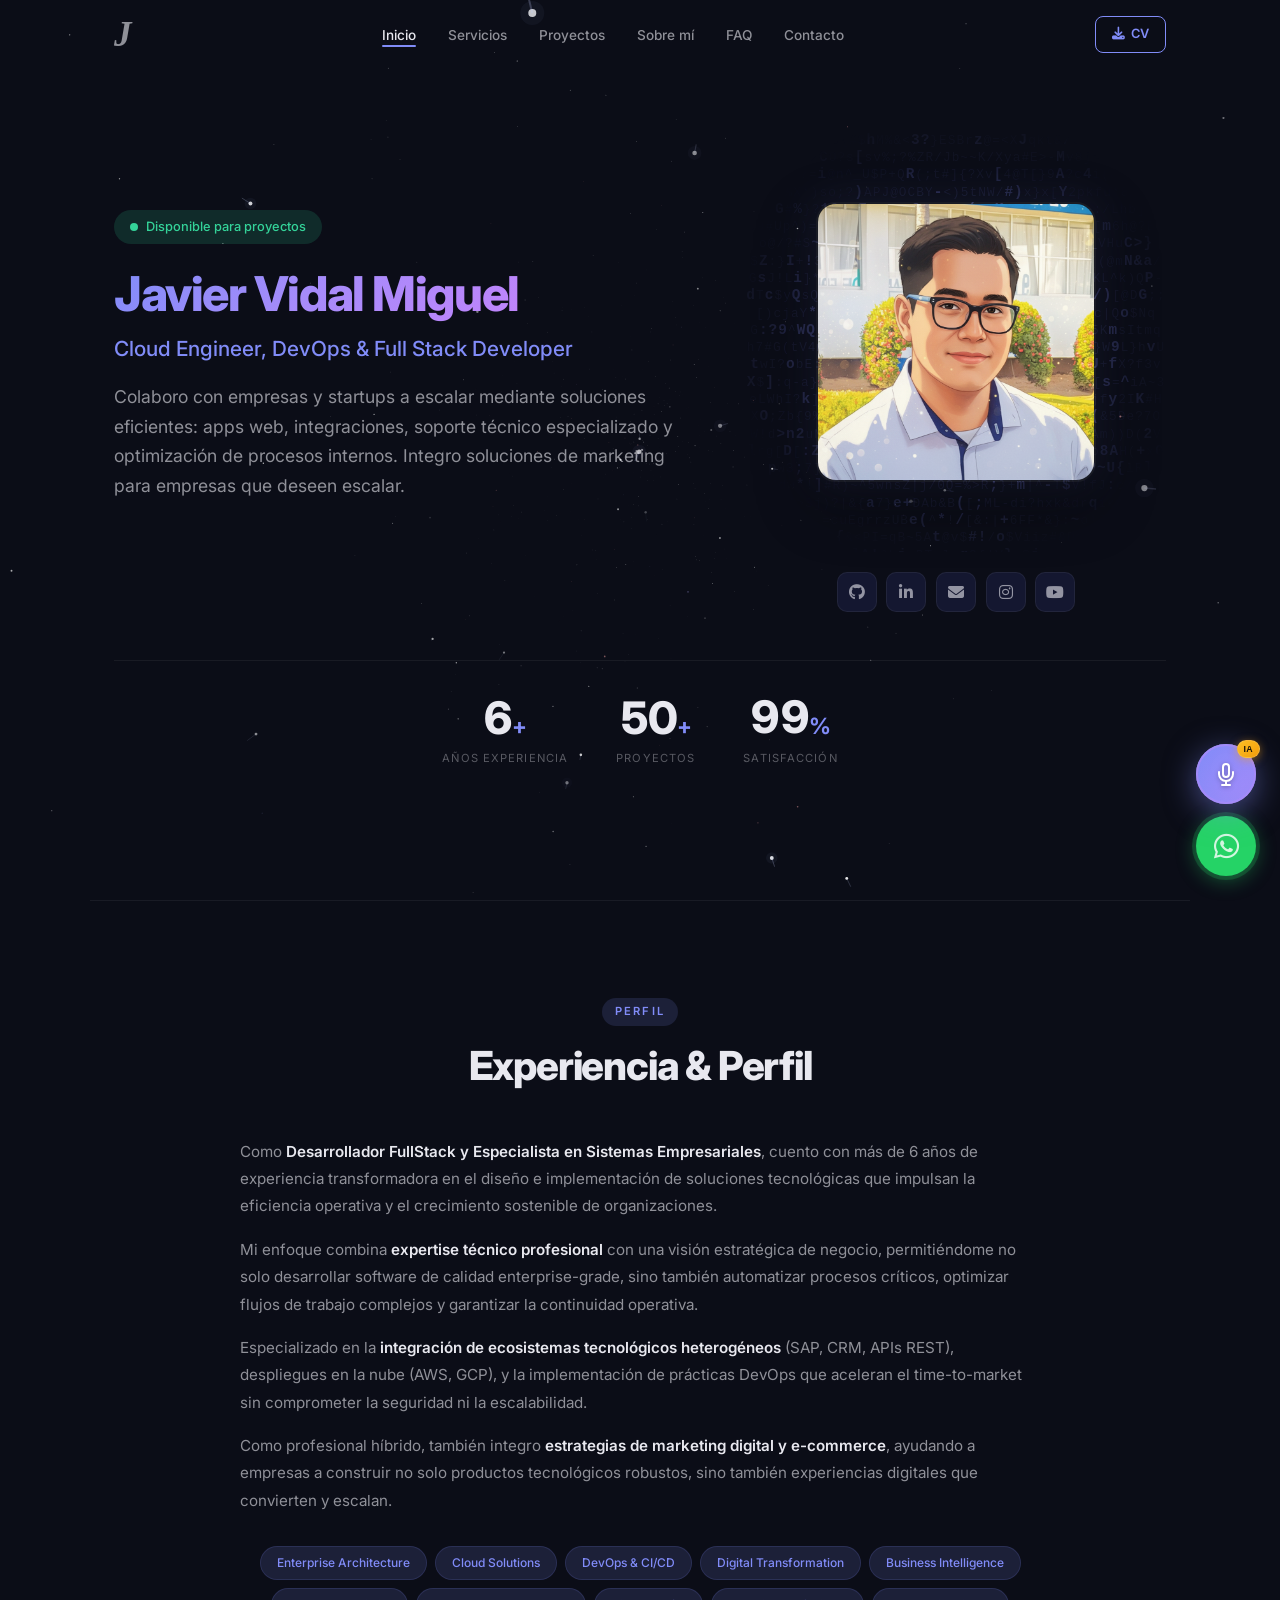
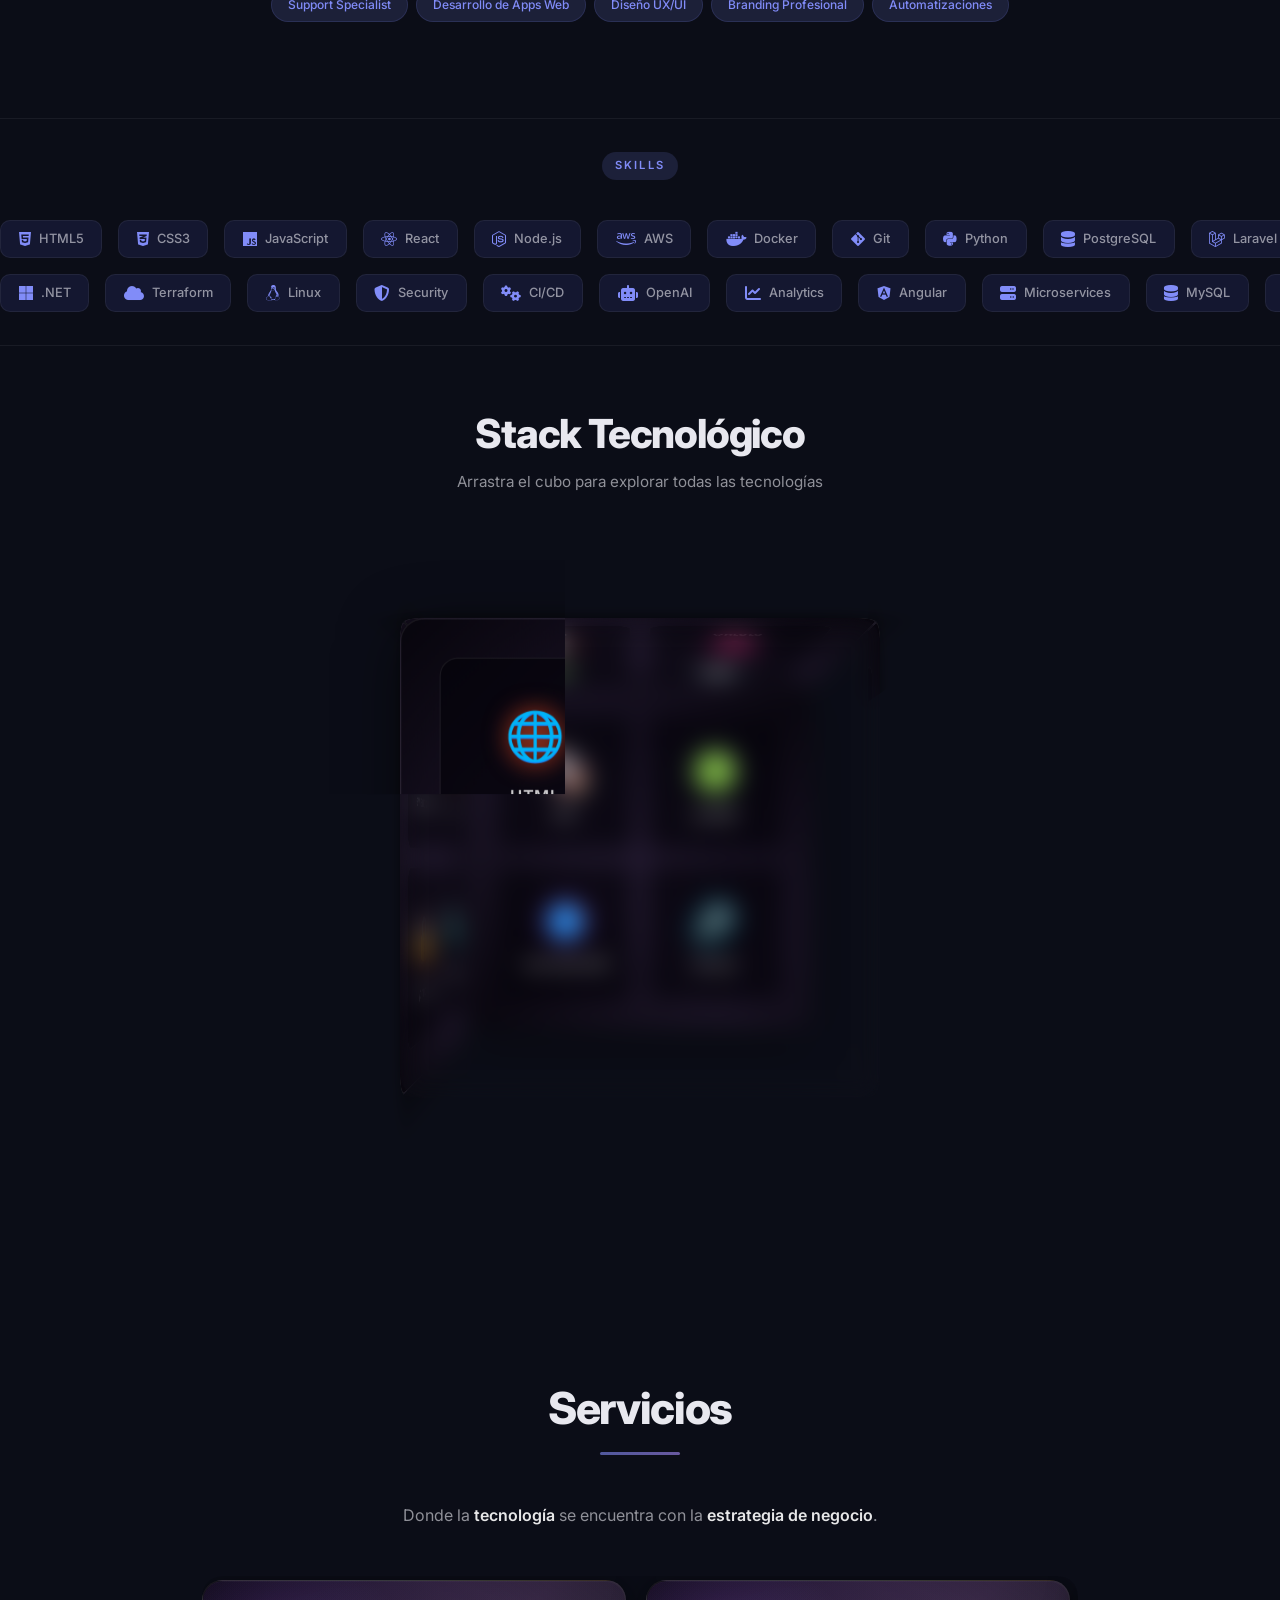
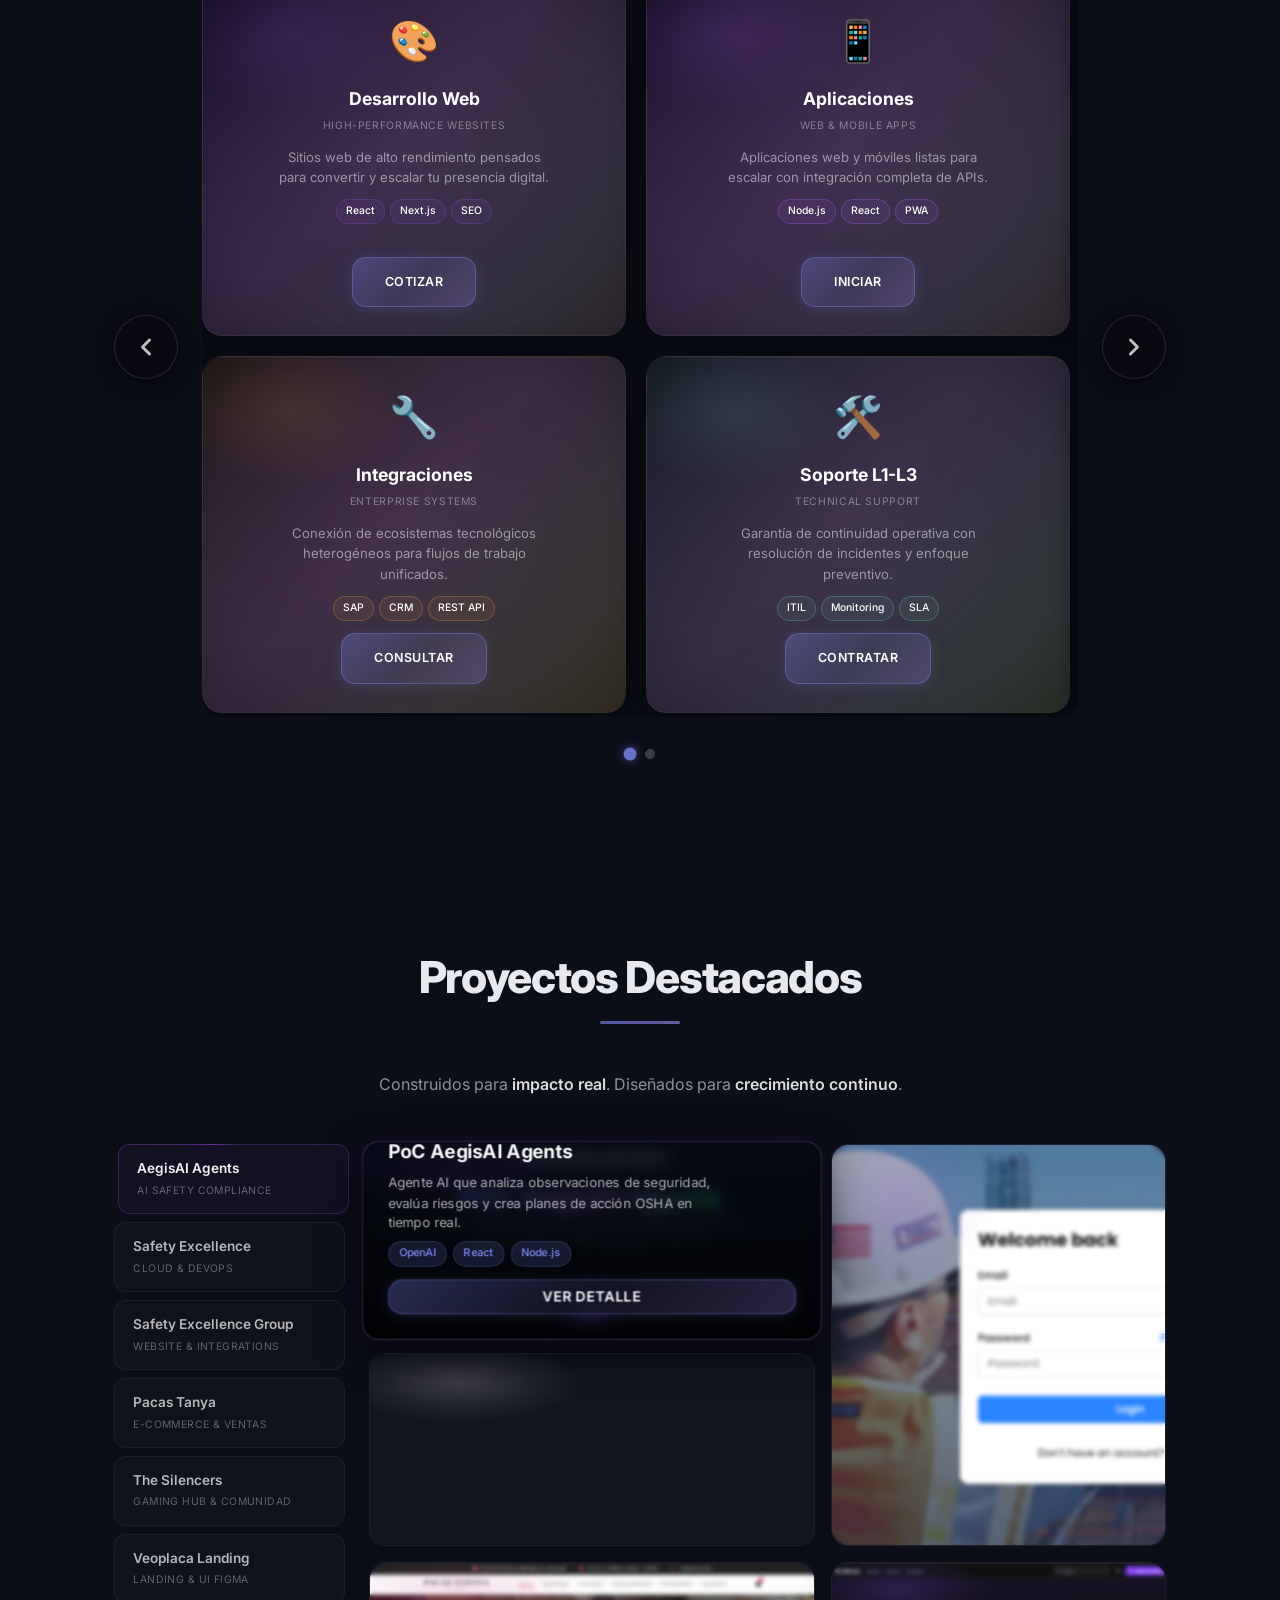
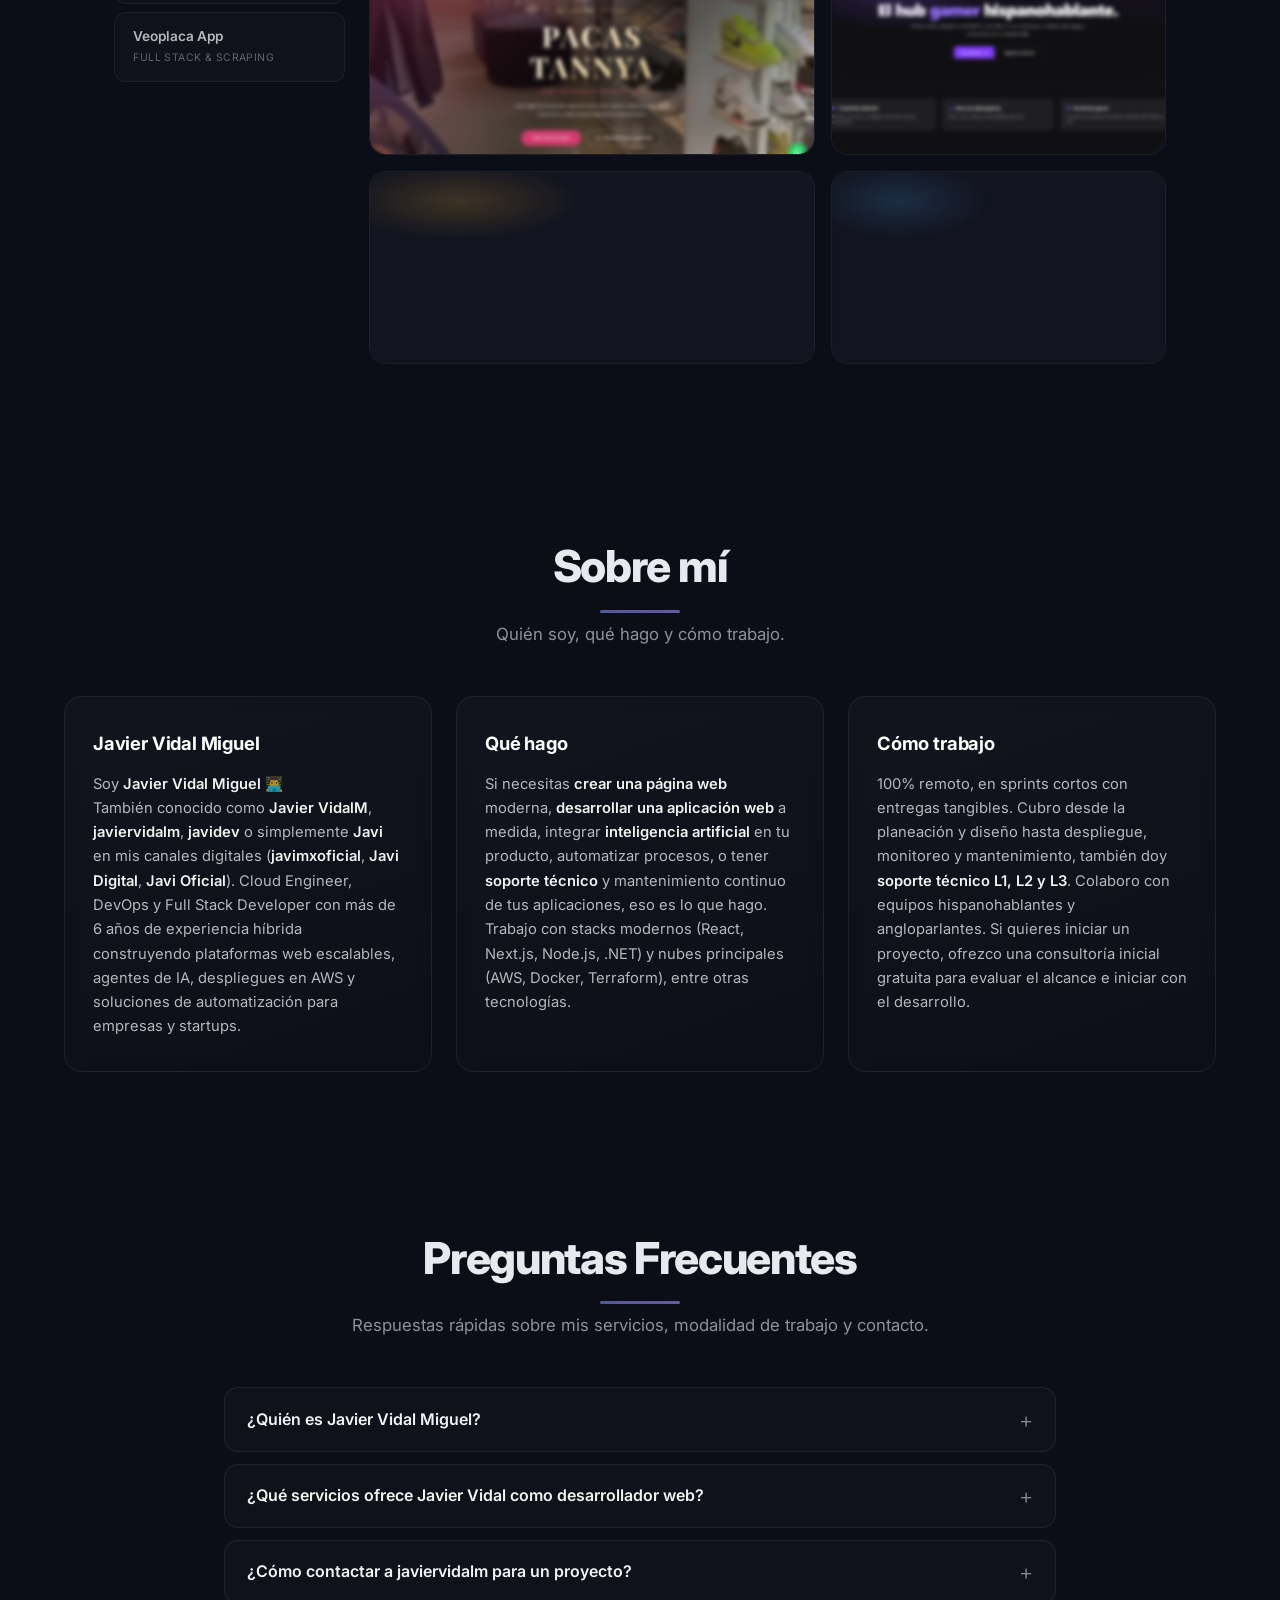
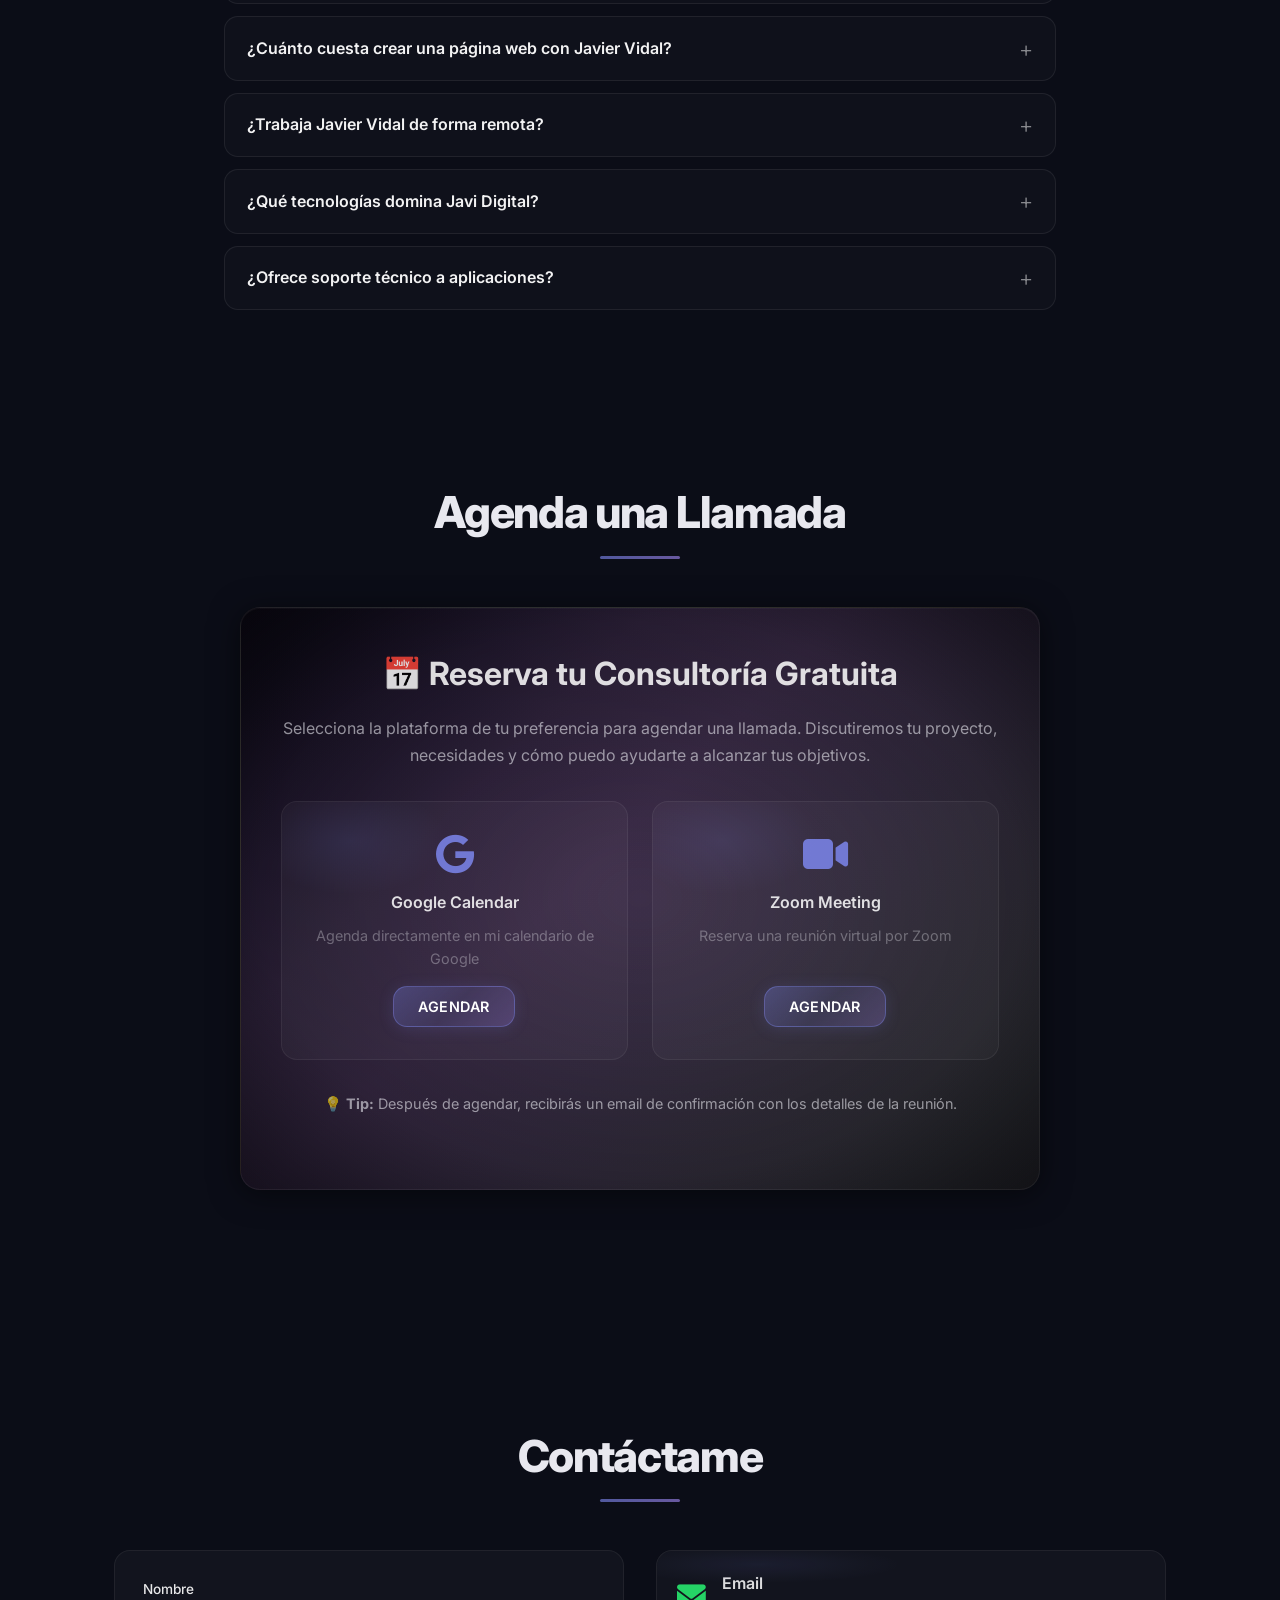
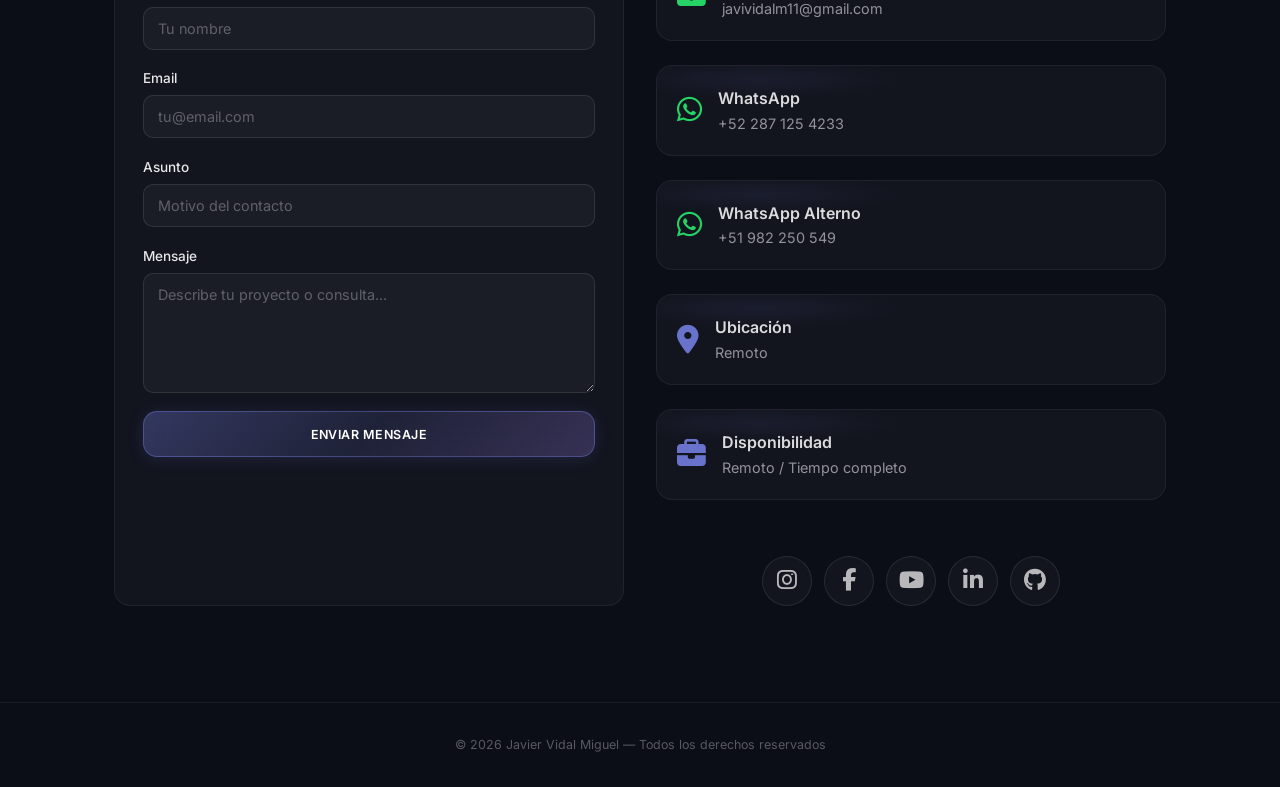
==== commit f93cdbb3: "Agregar Javier IA: agente de voz bilingue ES/EN + ajustes content/SEO Voice agent (Javier IA): - Bac" ====
--- a/index.html
+++ b/index.html
@@ -51,6 +51,7 @@
     <link href="https://fonts.googleapis.com/css2?family=Inter:wght@300;400;500;600;700;800;900&display=swap" rel="stylesheet">
     <link rel="stylesheet" href="https://cdnjs.cloudflare.com/ajax/libs/font-awesome/6.4.0/css/all.min.css">
     <link rel="stylesheet" href="./css/styles.css">
+    <link rel="stylesheet" href="./css/voice-widget.css">
     <style>html,body{background:#0b0d17;}</style>
 
     <script type="application/ld+json">
@@ -137,7 +138,7 @@
               "name": "¿Quién es Javier Vidal Miguel?",
               "acceptedAnswer": {
                 "@type": "Answer",
-                "text": "Javier Vidal Miguel — también conocido como Javier VidalM, javiervidalm o Javi Digital — es Cloud Engineer, DevOps y Full Stack Developer con más de 6 años de experiencia construyendo plataformas web escalables, agentes de inteligencia artificial, despliegues en AWS y soluciones de automatización. Trabaja 100% remoto para empresas, startups y emprendedores."
+                "text": "También conocido como Javier VidalM, javiervidalm o Javi Digital, es Cloud Engineer, DevOps y Full Stack Developer con más de 6 años de experiencia híbrida construyendo plataformas web escalables, agentes de inteligencia artificial, despliegues en AWS y soluciones de automatización. Trabaja 100% remoto para empresas, startups y emprendedores."
               }
             },
             {
@@ -145,7 +146,7 @@
               "name": "¿Qué servicios ofrece Javier Vidal como desarrollador web?",
               "acceptedAnswer": {
                 "@type": "Answer",
-                "text": "Javier ofrece desarrollo web de alto rendimiento (React, Next.js, SEO), aplicaciones web y móviles, integraciones empresariales (SAP, CRM, APIs), soporte técnico L1-L3, cloud architecture y DevOps en AWS con Docker y Terraform, marketing digital orientado a conversión, automatización con IA usando OpenAI y LangChain, y consultoría en seguridad y compliance."
+                "text": "Javier ofrece desarrollo web de alto rendimiento (React, Next.js, SEO), aplicaciones web y móviles, integraciones empresariales (SAP, CRM, APIs), soporte técnico L1-L3, cloud architecture y DevOps en AWS con Docker y Terraform, marketing digital orientado a conversión, automatización con IA usando OpenAI, LangChain y Anthropic, y consultoría en seguridad y compliance."
               }
             },
             {
@@ -222,13 +223,13 @@
                 <a href="#inicio" class="logo"><span class="logo-j">J</span></a>
                 <ul class="nav-links" id="navLinks">
                     <li><a href="#inicio">Inicio</a></li>
+                    <li><a href="#servicios">Servicios</a></li>
                     <li><a href="#proyectos">Proyectos</a></li>
-                    <li><a href="#servicios">Servicios</a></li>
                     <li><a href="#sobre-mi">Sobre mí</a></li>
                     <li><a href="#faq">FAQ</a></li>
                     <li><a href="#contacto">Contacto</a></li>
                 </ul>
-                <a href="./img/Curriculum_javier vidalmdevops.pdf" download class="nav-cta">
+                <a href="./img/Curriculum_javier vidalmm.pdf" download class="nav-cta">
                     <i class="fas fa-download"></i> CV
                 </a>
                 <button class="nav-toggle" id="navToggle" aria-label="Menu">
@@ -508,6 +509,170 @@
             <div class="svc-carousel__dots" id="svcDots"></div>
         </section>
 
+        <!-- TIENDA: oculta. Para reactivar, quitar el comentario que envuelve la seccion y restaurar el link "Tienda" en el navbar. -->
+        <!--
+        <section id="tienda">
+            <h2 class="section-title">Tienda</h2>
+            <p class="store__lead">Software, suscripciones y plataformas listas para tu negocio. Despliegue inmediato.</p>
+
+            <div class="store-showcase">
+                <button class="store-arrow store-arrow--prev" id="storePrev" aria-label="Anterior producto">
+                    <svg viewBox="0 0 24 24" fill="none" stroke="currentColor" stroke-width="2.5" stroke-linecap="round" stroke-linejoin="round"><polyline points="15 18 9 12 15 6"></polyline></svg>
+                </button>
+
+                <div class="store-stage" id="storeStage">
+
+                    <article class="store-product store-product--active" data-product="aegis" data-index="0" style="--product-accent: 128,70,200;">
+                        <div class="store-product__glow"></div>
+                        <div class="store-product__shimmer"></div>
+                        <div class="store-product__inner">
+                            <div class="store-product__badge">SUSCRIPCIÓN</div>
+                            <div class="store-product__icon">🤖</div>
+                            <h3 class="store-product__name">AegisAI Agent Suite</h3>
+                            <p class="store-product__desc">Agente IA que analiza observaciones de seguridad, evalúa riesgos y genera planes de acción OSHA en tiempo real.</p>
+                            <div class="store-plans">
+                                <button class="store-plan-btn" data-plan="monthly" data-price="49" data-period="/mes">Mensual</button>
+                                <button class="store-plan-btn store-plan-btn--active" data-plan="annual" data-price="490" data-period="/año">Anual</button>
+                                <button class="store-plan-btn" data-plan="lifetime" data-price="1990" data-period="único">Lifetime</button>
+                            </div>
+                            <div class="store-price"><span class="store-price__currency">$</span><span class="store-price__amount">490</span><span class="store-price__period">/año</span></div>
+                            <ul class="store-features">
+                                <li>Análisis OSHA en tiempo real</li>
+                                <li>Hasta 1,000 observaciones/mes</li>
+                                <li>Plan de acción automatizado</li>
+                                <li>API y soporte por email</li>
+                            </ul>
+                            <a href="https://buy.stripe.com/REEMPLAZA_CON_TU_LINK_AEGIS" target="_blank" rel="noopener noreferrer" class="btn btn-primary store-cta">Comprar ahora <i class="fas fa-arrow-right" style="margin-left:0.4rem;font-size:0.8rem;"></i></a>
+                        </div>
+                    </article>
+
+                    <article class="store-product" data-product="safety" data-index="1" style="--product-accent: 160,90,240;">
+                        <div class="store-product__glow"></div>
+                        <div class="store-product__shimmer"></div>
+                        <div class="store-product__inner">
+                            <div class="store-product__badge">SUSCRIPCIÓN</div>
+                            <div class="store-product__icon">☁️</div>
+                            <h3 class="store-product__name">Cloud DevOps Dashboard</h3>
+                            <p class="store-product__desc">Panel de monitoreo, despliegue y rotación de keys para infraestructura AWS, con automatizaciones DevOps listas para usar.</p>
+                            <div class="store-plans">
+                                <button class="store-plan-btn" data-plan="monthly" data-price="79" data-period="/mes">Mensual</button>
+                                <button class="store-plan-btn store-plan-btn--active" data-plan="annual" data-price="790" data-period="/año">Anual</button>
+                                <button class="store-plan-btn" data-plan="lifetime" data-price="2990" data-period="único">Lifetime</button>
+                            </div>
+                            <div class="store-price"><span class="store-price__currency">$</span><span class="store-price__amount">790</span><span class="store-price__period">/año</span></div>
+                            <ul class="store-features">
+                                <li>Monitoreo AWS multi-cuenta</li>
+                                <li>Rotación de keys automática</li>
+                                <li>Alertas en tiempo real</li>
+                                <li>CI/CD pre-configurado</li>
+                            </ul>
+                            <a href="https://buy.stripe.com/REEMPLAZA_CON_TU_LINK_DEVOPS" target="_blank" rel="noopener noreferrer" class="btn btn-primary store-cta">Comprar ahora <i class="fas fa-arrow-right" style="margin-left:0.4rem;font-size:0.8rem;"></i></a>
+                        </div>
+                    </article>
+
+                    <article class="store-product" data-product="veoplaca" data-index="2" style="--product-accent: 240,180,60;">
+                        <div class="store-product__glow"></div>
+                        <div class="store-product__shimmer"></div>
+                        <div class="store-product__inner">
+                            <div class="store-product__badge">PLATAFORMA</div>
+                            <div class="store-product__icon">🚗</div>
+                            <h3 class="store-product__name">Veoplaca Pro</h3>
+                            <p class="store-product__desc">Acceso a la plataforma de consulta vehicular con web scraping de 11 instituciones públicas. Reportes ilimitados.</p>
+                            <div class="store-plans">
+                                <button class="store-plan-btn" data-plan="monthly" data-price="19" data-period="/mes">Mensual</button>
+                                <button class="store-plan-btn store-plan-btn--active" data-plan="annual" data-price="190" data-period="/año">Anual</button>
+                                <button class="store-plan-btn" data-plan="lifetime" data-price="690" data-period="único">Lifetime</button>
+                            </div>
+                            <div class="store-price"><span class="store-price__currency">$</span><span class="store-price__amount">190</span><span class="store-price__period">/año</span></div>
+                            <ul class="store-features">
+                                <li>Consultas ilimitadas</li>
+                                <li>SUNARP, MTC, SOAT, ATU y más</li>
+                                <li>Historial de placas</li>
+                                <li>API para integraciones</li>
+                            </ul>
+                            <a href="https://buy.stripe.com/REEMPLAZA_CON_TU_LINK_VEOPLACA" target="_blank" rel="noopener noreferrer" class="btn btn-primary store-cta">Comprar ahora <i class="fas fa-arrow-right" style="margin-left:0.4rem;font-size:0.8rem;"></i></a>
+                        </div>
+                    </article>
+
+                    <article class="store-product" data-product="silencers" data-index="3" style="--product-accent: 139,92,246;">
+                        <div class="store-product__glow"></div>
+                        <div class="store-product__shimmer"></div>
+                        <div class="store-product__inner">
+                            <div class="store-product__badge">PLATAFORMA</div>
+                            <div class="store-product__icon">🎮</div>
+                            <h3 class="store-product__name">Gaming Hub Premium</h3>
+                            <p class="store-product__desc">Plataforma de comunidad gamer con login Discord, gestión de servidores, mods y guías. Listo para escalar.</p>
+                            <div class="store-plans">
+                                <button class="store-plan-btn" data-plan="monthly" data-price="29" data-period="/mes">Mensual</button>
+                                <button class="store-plan-btn store-plan-btn--active" data-plan="annual" data-price="290" data-period="/año">Anual</button>
+                                <button class="store-plan-btn" data-plan="lifetime" data-price="990" data-period="único">Lifetime</button>
+                            </div>
+                            <div class="store-price"><span class="store-price__currency">$</span><span class="store-price__amount">290</span><span class="store-price__period">/año</span></div>
+                            <ul class="store-features">
+                                <li>Login con Discord OAuth</li>
+                                <li>Catálogo de servidores y mods</li>
+                                <li>Panel de admin completo</li>
+                                <li>Tema dark moderno</li>
+                            </ul>
+                            <a href="https://buy.stripe.com/REEMPLAZA_CON_TU_LINK_GAMING" target="_blank" rel="noopener noreferrer" class="btn btn-primary store-cta">Comprar ahora <i class="fas fa-arrow-right" style="margin-left:0.4rem;font-size:0.8rem;"></i></a>
+                        </div>
+                    </article>
+
+                    <article class="store-product" data-product="ecommerce" data-index="4" style="--product-accent: 220,120,180;">
+                        <div class="store-product__glow"></div>
+                        <div class="store-product__shimmer"></div>
+                        <div class="store-product__inner">
+                            <div class="store-product__badge">PAGO ÚNICO</div>
+                            <div class="store-product__icon">🛒</div>
+                            <h3 class="store-product__name">E-commerce Starter Kit</h3>
+                            <p class="store-product__desc">Template completo de e-commerce con catálogo de productos, sistema de pedidos y pasarela de pago. Listo para personalizar.</p>
+                            <div class="store-plans">
+                                <button class="store-plan-btn store-plan-btn--active" data-plan="lifetime" data-price="299" data-period="único">Licencia única</button>
+                            </div>
+                            <div class="store-price"><span class="store-price__currency">$</span><span class="store-price__amount">299</span><span class="store-price__period">único</span></div>
+                            <ul class="store-features">
+                                <li>Catálogo y carrito completo</li>
+                                <li>Stripe + MercadoPago integrados</li>
+                                <li>Panel admin de pedidos</li>
+                                <li>Código fuente + documentación</li>
+                            </ul>
+                            <a href="https://buy.stripe.com/REEMPLAZA_CON_TU_LINK_ECOMMERCE" target="_blank" rel="noopener noreferrer" class="btn btn-primary store-cta">Comprar ahora <i class="fas fa-arrow-right" style="margin-left:0.4rem;font-size:0.8rem;"></i></a>
+                        </div>
+                    </article>
+
+                    <article class="store-product" data-product="cloud-setup" data-index="5" style="--product-accent: 70,150,220;">
+                        <div class="store-product__glow"></div>
+                        <div class="store-product__shimmer"></div>
+                        <div class="store-product__inner">
+                            <div class="store-product__badge">SERVICIO</div>
+                            <div class="store-product__icon">⚙️</div>
+                            <h3 class="store-product__name">Cloud DevOps Setup</h3>
+                            <p class="store-product__desc">Setup completo de infraestructura AWS con Docker, Terraform y CI/CD listo para producción. Incluye 30 días de soporte.</p>
+                            <div class="store-plans">
+                                <button class="store-plan-btn store-plan-btn--active" data-plan="lifetime" data-price="1499" data-period="único">Setup completo</button>
+                            </div>
+                            <div class="store-price"><span class="store-price__currency">$</span><span class="store-price__amount">1,499</span><span class="store-price__period">único</span></div>
+                            <ul class="store-features">
+                                <li>AWS multi-región configurado</li>
+                                <li>Docker + Terraform IaC</li>
+                                <li>Pipeline CI/CD completo</li>
+                                <li>30 días de soporte post-setup</li>
+                            </ul>
+                            <a href="https://buy.stripe.com/REEMPLAZA_CON_TU_LINK_CLOUDSETUP" target="_blank" rel="noopener noreferrer" class="btn btn-primary store-cta">Comprar ahora <i class="fas fa-arrow-right" style="margin-left:0.4rem;font-size:0.8rem;"></i></a>
+                        </div>
+                    </article>
+
+                </div>
+
+                <button class="store-arrow store-arrow--next" id="storeNext" aria-label="Siguiente producto">
+                    <svg viewBox="0 0 24 24" fill="none" stroke="currentColor" stroke-width="2.5" stroke-linecap="round" stroke-linejoin="round"><polyline points="9 18 15 12 9 6"></polyline></svg>
+                </button>
+            </div>
+
+            <div class="store-dots" id="storeDots"></div>
+        </section>
+        -->
+
         <!-- PROYECTOS -->
         <section id="proyectos">
             <h2 class="section-title">Proyectos Destacados</h2>
@@ -682,17 +847,18 @@
             <div class="about__grid">
                 <div class="about__card">
                     <h3>Javier Vidal Miguel</h3>
-                    <p>Soy <strong>Javier Vidal Miguel</strong> — también conocido como <strong>Javier VidalM</strong>, <strong>javiervidalm</strong>, <strong>javidev</strong> o simplemente <strong>Javi</strong> en mis canales digitales (<strong>javimxoficial</strong>, <strong>Javi Digital</strong>, <strong>Javi Oficial</strong>). Cloud Engineer, DevOps y Full Stack Developer con más de 6 años construyendo plataformas web escalables, agentes de IA, despliegues en AWS y soluciones de automatización para empresas y startups.</p>
+                    <p>Soy <strong>Javier Vidal Miguel</strong> 👨‍💻</p>
+                    <p>También conocido como <strong>Javier VidalM</strong>, <strong>javiervidalm</strong>, <strong>javidev</strong> o simplemente <strong>Javi</strong> en mis canales digitales (<strong>javimxoficial</strong>, <strong>Javi Digital</strong>, <strong>Javi Oficial</strong>). Cloud Engineer, DevOps y Full Stack Developer con más de 6 años de experiencia híbrida construyendo plataformas web escalables, agentes de IA, despliegues en AWS y soluciones de automatización para empresas y startups.</p>
                 </div>
 
                 <div class="about__card">
                     <h3>Qué hago</h3>
-                    <p>Si necesitas <strong>crear una página web</strong> moderna, <strong>desarrollar una aplicación web</strong> a medida, integrar <strong>inteligencia artificial</strong> en tu producto, automatizar procesos, o tener <strong>soporte técnico</strong> y mantenimiento continuo de tus aplicaciones — eso es lo que hago. Trabajo con stacks modernos (React, Next.js, Node.js, .NET) y nubes principales (AWS, Docker, Terraform).</p>
+                    <p>Si necesitas <strong>crear una página web</strong> moderna, <strong>desarrollar una aplicación web</strong> a medida, integrar <strong>inteligencia artificial</strong> en tu producto, automatizar procesos, o tener <strong>soporte técnico</strong> y mantenimiento continuo de tus aplicaciones, eso es lo que hago. Trabajo con stacks modernos (React, Next.js, Node.js, .NET) y nubes principales (AWS, Docker, Terraform), entre otras tecnologías.</p>
                 </div>
 
                 <div class="about__card">
                     <h3>Cómo trabajo</h3>
-                    <p>100% remoto, en sprints cortos con entregas tangibles. Cubro desde discovery y diseño hasta despliegue, monitoreo y <strong>soporte técnico L1, L2 y L3</strong>. Colaboro con equipos hispanohablantes y angloparlantes. Si quieres iniciar un proyecto, ofrezco una consultoría inicial gratuita para evaluar el alcance.</p>
+                    <p>100% remoto, en sprints cortos con entregas tangibles. Cubro desde la planeación y diseño hasta despliegue, monitoreo y mantenimiento, también doy <strong>soporte técnico L1, L2 y L3</strong>. Colaboro con equipos hispanohablantes y angloparlantes. Si quieres iniciar un proyecto, ofrezco una consultoría inicial gratuita para evaluar el alcance e iniciar con el desarrollo.</p>
                 </div>
             </div>
         </section>
@@ -705,12 +871,12 @@
             <div class="faq__list">
                 <details class="faq__item">
                     <summary>¿Quién es Javier Vidal Miguel?</summary>
-                    <p>Javier Vidal Miguel — también conocido como Javier VidalM, javiervidalm o Javi Digital — es Cloud Engineer, DevOps y Full Stack Developer con más de 6 años de experiencia construyendo plataformas web escalables, agentes de inteligencia artificial, despliegues en AWS y soluciones de automatización. Trabaja 100% remoto para empresas, startups y emprendedores.</p>
+                    <p>También conocido como Javier VidalM, javiervidalm o Javi Digital, es Cloud Engineer, DevOps y Full Stack Developer con más de 6 años de experiencia híbrida construyendo plataformas web escalables, agentes de inteligencia artificial, despliegues en AWS y soluciones de automatización. Trabaja 100% remoto para empresas, startups y emprendedores.</p>
                 </details>
 
                 <details class="faq__item">
                     <summary>¿Qué servicios ofrece Javier Vidal como desarrollador web?</summary>
-                    <p>Javier ofrece desarrollo web de alto rendimiento (React, Next.js, SEO), aplicaciones web y móviles, integraciones empresariales (SAP, CRM, APIs), soporte técnico L1-L3, cloud architecture y DevOps en AWS con Docker y Terraform, marketing digital orientado a conversión, automatización con IA usando OpenAI y LangChain, y consultoría en seguridad y compliance.</p>
+                    <p>Javier ofrece desarrollo web de alto rendimiento (React, Next.js, SEO), aplicaciones web y móviles, integraciones empresariales (SAP, CRM, APIs), soporte técnico L1-L3, cloud architecture y DevOps en AWS con Docker y Terraform, marketing digital orientado a conversión, automatización con IA usando OpenAI, LangChain y Anthropic, y consultoría en seguridad y compliance.</p>
                 </details>
 
                 <details class="faq__item">
@@ -900,5 +1066,6 @@
     </div><!-- /main-content -->
 
     <script src="./js/script.js" defer></script>
+    <script src="./js/voice-widget.js" defer></script>
 </body>
 </html>
--- a/css/styles.css
+++ b/css/styles.css
@@ -2182,3 +2182,351 @@
     .faq__item summary { font-size: 0.92rem; padding: 1rem 1.2rem; padding-right: 2.6rem; }
     .faq__item p { padding: 0 1.2rem 1.1rem 1.2rem; font-size: 0.88rem; }
 }
+
+/* ---- TIENDA: SHOWCASE 360 ---- */
+#tienda {
+    padding: 6rem 1.5rem 7rem;
+    max-width: 1200px;
+    margin: 0 auto;
+    position: relative;
+}
+#tienda > .section-title {
+    text-align: center;
+    font-size: 2.75rem;
+    margin-bottom: 0.5rem;
+    padding-bottom: 1.25rem;
+    position: relative;
+}
+#tienda > .section-title::after {
+    content: '';
+    position: absolute;
+    bottom: 0;
+    left: 50%;
+    transform: translateX(-50%);
+    width: 80px;
+    height: 3px;
+    background: linear-gradient(90deg, rgba(129,140,248,0.6), rgba(167,139,250,0.6));
+    border-radius: 2px;
+}
+.store__lead {
+    text-align: center;
+    color: hsla(0,0%,100%,0.55);
+    font-size: 1.05rem;
+    margin-bottom: 3.5rem;
+}
+
+.store-showcase {
+    display: flex;
+    align-items: center;
+    justify-content: center;
+    gap: 1.5rem;
+    perspective: 1800px;
+    perspective-origin: center center;
+    min-height: 620px;
+    position: relative;
+}
+
+.store-arrow {
+    flex-shrink: 0;
+    width: 56px; height: 56px;
+    border-radius: 50%;
+    background: hsla(0,0%,8%,0.7);
+    backdrop-filter: blur(10px);
+    border: 1px solid hsla(0,0%,100%,0.12);
+    color: hsla(0,0%,100%,0.85);
+    cursor: pointer;
+    display: flex; align-items: center; justify-content: center;
+    transition: all 0.35s cubic-bezier(0.4,0,0.2,1);
+    z-index: 30;
+}
+.store-arrow:hover {
+    background: hsla(0,0%,15%,0.9);
+    border-color: rgba(129,140,248,0.4);
+    color: #fff;
+    transform: scale(1.06);
+    box-shadow: 0 8px 32px rgba(129,140,248,0.2);
+}
+.store-arrow:active { transform: scale(0.96); }
+.store-arrow svg { width: 22px; height: 22px; }
+
+.store-stage {
+    position: relative;
+    flex: 1;
+    max-width: 540px;
+    height: 620px;
+    transform-style: preserve-3d;
+}
+
+.store-product {
+    position: absolute;
+    inset: 0;
+    border-radius: 24px;
+    padding: 2.25rem 2rem 2rem;
+    border: 1px solid hsla(0,0%,100%,0.08);
+    background:
+        radial-gradient(ellipse 110% 60% at 50% 0%, rgba(var(--product-accent),0.18) 0, rgba(var(--product-accent),0.05) 35%, transparent 70%),
+        linear-gradient(160deg, rgba(15,12,22,0.95) 0%, rgba(8,6,14,0.95) 100%);
+    box-shadow:
+        0 30px 80px rgba(0,0,0,0.6),
+        0 0 0 1px rgba(var(--product-accent),0.15) inset,
+        0 0 60px rgba(var(--product-accent),0.08);
+    overflow: hidden;
+    opacity: 0;
+    visibility: hidden;
+    transform: rotateY(-90deg) scale(0.7);
+    transition: opacity 0.7s cubic-bezier(0.4,0,0.2,1),
+                transform 0.7s cubic-bezier(0.4,0,0.2,1),
+                visibility 0.7s;
+    transform-style: preserve-3d;
+    backface-visibility: hidden;
+}
+.store-product--active {
+    opacity: 1;
+    visibility: visible;
+    transform: rotateY(0) scale(1);
+    animation: storeIdleFloat 8s ease-in-out infinite;
+}
+.store-product--exit-left {
+    opacity: 0;
+    visibility: visible;
+    transform: rotateY(90deg) scale(0.7);
+    transition: opacity 0.55s ease, transform 0.55s cubic-bezier(0.4,0,0.2,1);
+}
+.store-product--exit-right {
+    opacity: 0;
+    visibility: visible;
+    transform: rotateY(-90deg) scale(0.7);
+    transition: opacity 0.55s ease, transform 0.55s cubic-bezier(0.4,0,0.2,1);
+}
+
+@keyframes storeIdleFloat {
+    0%, 100% { transform: rotateY(-2deg) rotateX(1deg) translateZ(0); }
+    50% { transform: rotateY(2deg) rotateX(-1deg) translateZ(10px); }
+}
+
+.store-product__glow {
+    position: absolute;
+    inset: -2px;
+    border-radius: inherit;
+    padding: 1px;
+    background: conic-gradient(
+        from var(--border-angle),
+        transparent 60%,
+        rgba(var(--product-accent), 0.5) 80%,
+        rgba(var(--product-accent), 0.9) 90%,
+        rgba(var(--product-accent), 0.5) 100%
+    );
+    mask: linear-gradient(#fff 0 0) content-box, linear-gradient(#fff 0 0);
+    -webkit-mask: linear-gradient(#fff 0 0) content-box, linear-gradient(#fff 0 0);
+    mask-composite: exclude;
+    -webkit-mask-composite: xor;
+    pointer-events: none;
+    animation: borderRotate 5s linear infinite;
+    z-index: 1;
+}
+
+.store-product__shimmer {
+    position: absolute;
+    inset: 0;
+    border-radius: inherit;
+    background: linear-gradient(115deg,
+        transparent 0%,
+        transparent 40%,
+        hsla(0,0%,100%,0.06) 50%,
+        transparent 60%,
+        transparent 100%);
+    background-size: 250% 100%;
+    background-position: 100% 0;
+    pointer-events: none;
+    animation: shimmerSweep 4s ease-in-out infinite;
+    z-index: 2;
+}
+
+@keyframes shimmerSweep {
+    0%, 100% { background-position: 100% 0; }
+    50% { background-position: -100% 0; }
+}
+
+.store-product__inner {
+    position: relative;
+    z-index: 3;
+    display: flex;
+    flex-direction: column;
+    height: 100%;
+    gap: 0.85rem;
+}
+
+.store-product__badge {
+    align-self: flex-start;
+    font-size: 0.65rem;
+    font-weight: 700;
+    letter-spacing: 0.12em;
+    padding: 0.3rem 0.75rem;
+    border-radius: 100px;
+    background: rgba(var(--product-accent), 0.15);
+    color: rgb(var(--product-accent));
+    border: 1px solid rgba(var(--product-accent), 0.3);
+    text-shadow: 0 0 12px rgba(var(--product-accent), 0.4);
+}
+
+.store-product__icon {
+    font-size: 3rem;
+    line-height: 1;
+    margin: 0.25rem 0;
+    filter: drop-shadow(0 4px 20px rgba(var(--product-accent), 0.4));
+}
+
+.store-product__name {
+    font-size: 1.65rem;
+    font-weight: 800;
+    color: #fff;
+    letter-spacing: -0.02em;
+    line-height: 1.15;
+}
+
+.store-product__desc {
+    font-size: 0.92rem;
+    color: hsla(0,0%,100%,0.65);
+    line-height: 1.55;
+}
+
+.store-plans {
+    display: flex;
+    gap: 0.4rem;
+    padding: 0.3rem;
+    background: hsla(0,0%,100%,0.04);
+    border-radius: 12px;
+    border: 1px solid hsla(0,0%,100%,0.06);
+}
+.store-plan-btn {
+    flex: 1;
+    padding: 0.55rem 0.6rem;
+    border: none;
+    background: transparent;
+    color: hsla(0,0%,100%,0.55);
+    font-size: 0.78rem;
+    font-weight: 600;
+    border-radius: 9px;
+    cursor: pointer;
+    transition: all 0.3s cubic-bezier(0.4,0,0.2,1);
+}
+.store-plan-btn:hover { color: hsla(0,0%,100%,0.9); background: hsla(0,0%,100%,0.04); }
+.store-plan-btn--active {
+    background: linear-gradient(135deg, rgba(var(--product-accent), 0.25), rgba(var(--product-accent), 0.12));
+    color: #fff;
+    box-shadow: 0 4px 12px rgba(var(--product-accent), 0.2), 0 0 0 1px rgba(var(--product-accent), 0.35) inset;
+}
+
+.store-price {
+    display: flex;
+    align-items: baseline;
+    gap: 0.25rem;
+    margin: 0.5rem 0 0.25rem;
+}
+.store-price__currency {
+    font-size: 1.3rem;
+    font-weight: 600;
+    color: hsla(0,0%,100%,0.7);
+    align-self: flex-start;
+    margin-top: 0.5rem;
+}
+.store-price__amount {
+    font-size: 3.25rem;
+    font-weight: 800;
+    color: #fff;
+    letter-spacing: -0.04em;
+    line-height: 1;
+    background: linear-gradient(180deg, #fff 0%, rgba(var(--product-accent), 0.85) 130%);
+    -webkit-background-clip: text;
+    background-clip: text;
+    -webkit-text-fill-color: transparent;
+}
+.store-price__period {
+    font-size: 0.95rem;
+    color: hsla(0,0%,100%,0.5);
+    font-weight: 500;
+}
+
+.store-features {
+    list-style: none;
+    padding: 0;
+    margin: 0.25rem 0 0.5rem;
+    display: flex;
+    flex-direction: column;
+    gap: 0.4rem;
+}
+.store-features li {
+    font-size: 0.85rem;
+    color: hsla(0,0%,100%,0.7);
+    padding-left: 1.4rem;
+    position: relative;
+    line-height: 1.45;
+}
+.store-features li::before {
+    content: '\2713';
+    position: absolute;
+    left: 0;
+    top: 0;
+    width: 18px; height: 18px;
+    display: flex; align-items: center; justify-content: center;
+    background: rgba(var(--product-accent), 0.18);
+    color: rgb(var(--product-accent));
+    border-radius: 50%;
+    font-size: 0.65rem;
+    font-weight: 700;
+}
+
+.store-cta {
+    margin-top: auto;
+    padding: 0.9rem 1.4rem;
+    font-size: 0.95rem;
+    background: linear-gradient(135deg, rgb(var(--product-accent)) 0%, rgba(var(--product-accent), 0.7) 100%);
+    border: none;
+    box-shadow: 0 8px 24px rgba(var(--product-accent), 0.35), 0 0 0 1px rgba(255,255,255,0.08) inset;
+    transition: all 0.35s cubic-bezier(0.4,0,0.2,1);
+    text-align: center;
+    display: inline-flex; align-items: center; justify-content: center;
+}
+.store-cta:hover {
+    transform: translateY(-2px);
+    box-shadow: 0 12px 32px rgba(var(--product-accent), 0.5), 0 0 0 1px rgba(255,255,255,0.15) inset;
+}
+.store-cta:active { transform: translateY(0); }
+
+.store-dots {
+    display: flex;
+    justify-content: center;
+    gap: 0.6rem;
+    margin-top: 2.5rem;
+}
+.store-dot {
+    width: 10px; height: 10px;
+    border-radius: 50%;
+    border: 1px solid hsla(0,0%,100%,0.2);
+    background: hsla(0,0%,100%,0.06);
+    cursor: pointer;
+    padding: 0;
+    transition: all 0.3s cubic-bezier(0.4,0,0.2,1);
+}
+.store-dot:hover { background: hsla(0,0%,100%,0.18); transform: scale(1.15); }
+.store-dot.active {
+    width: 32px;
+    border-radius: 6px;
+    background: linear-gradient(90deg, rgba(129,140,248,0.9), rgba(167,139,250,0.9));
+    border-color: rgba(129,140,248,0.5);
+    box-shadow: 0 0 16px rgba(129,140,248,0.5);
+}
+
+@media (max-width: 768px) {
+    #tienda { padding: 4rem 1rem 5rem; }
+    #tienda > .section-title { font-size: 2rem; }
+    .store-showcase { gap: 0.5rem; min-height: 600px; perspective: 1200px; }
+    .store-arrow { width: 42px; height: 42px; }
+    .store-arrow svg { width: 16px; height: 16px; }
+    .store-stage { height: 600px; max-width: 100%; }
+    .store-product { padding: 1.75rem 1.5rem; }
+    .store-product__name { font-size: 1.35rem; }
+    .store-product__icon { font-size: 2.5rem; }
+    .store-price__amount { font-size: 2.5rem; }
+    .store-features li { font-size: 0.8rem; }
+}
--- a/css/voice-widget.css
+++ b/css/voice-widget.css
@@ -0,0 +1,669 @@
+/**
+ * Javier IA - Voice Widget Styles
+ * Adapted to portfolio's dark + purple glass aesthetic.
+ */
+
+/* ===== Container & FAB ===== */
+.javi-fab-container {
+    position: fixed;
+    bottom: calc(1.5rem + 60px + 0.75rem);
+    right: 1.5rem;
+    z-index: 950;
+    font-family: 'Inter', system-ui, -apple-system, sans-serif;
+}
+
+.javi-fab {
+    position: relative;
+    width: 60px;
+    height: 60px;
+    border-radius: 50%;
+    border: none;
+    cursor: pointer;
+    color: #fff;
+    background: linear-gradient(135deg, rgba(129, 140, 248, 1), rgba(167, 139, 250, 1));
+    box-shadow:
+        0 8px 32px rgba(129, 140, 248, 0.5),
+        0 0 0 1px rgba(255, 255, 255, 0.08) inset,
+        0 -6px 14px rgba(129, 140, 248, 0.25) inset;
+    display: flex;
+    align-items: center;
+    justify-content: center;
+    transition: transform 0.3s cubic-bezier(0.4, 0, 0.2, 1), box-shadow 0.3s;
+}
+
+.javi-fab:hover {
+    transform: translateY(-3px) scale(1.04);
+    box-shadow:
+        0 14px 40px rgba(129, 140, 248, 0.7),
+        0 0 0 1px rgba(255, 255, 255, 0.16) inset,
+        0 -6px 14px rgba(167, 139, 250, 0.3) inset;
+}
+
+.javi-fab:active {
+    transform: translateY(-1px) scale(1);
+}
+
+.javi-fab__icon {
+    width: 24px;
+    height: 24px;
+    z-index: 2;
+    filter: drop-shadow(0 1px 2px rgba(0, 0, 0, 0.3));
+}
+
+.javi-fab__pulse {
+    position: absolute;
+    inset: 0;
+    border-radius: 50%;
+    border: 2px solid rgba(167, 139, 250, 0.55);
+    animation: javiPulse 2.6s ease-out infinite;
+    pointer-events: none;
+}
+.javi-fab__pulse--delay { animation-delay: 1.3s; }
+
+@keyframes javiPulse {
+    0%   { transform: scale(0.85); opacity: 0.85; }
+    100% { transform: scale(2);    opacity: 0; }
+}
+
+.javi-fab__badge {
+    position: absolute;
+    top: -4px;
+    right: -4px;
+    background: linear-gradient(135deg, #fbbf24, #f59e0b);
+    color: #1a1408;
+    font-size: 0.55rem;
+    font-weight: 800;
+    letter-spacing: 0.06em;
+    padding: 0.18rem 0.36rem;
+    border-radius: 100px;
+    box-shadow: 0 2px 8px rgba(245, 158, 11, 0.5);
+    border: 1px solid rgba(255, 255, 255, 0.15);
+}
+
+/* ===== Panel ===== */
+.javi-panel {
+    position: absolute;
+    bottom: calc(60px + 1rem);
+    right: 0;
+    width: 380px;
+    max-width: calc(100vw - 3rem);
+    max-height: 70vh;
+    background: linear-gradient(160deg, rgba(15, 12, 22, 0.96) 0%, rgba(8, 6, 14, 0.96) 100%);
+    backdrop-filter: blur(18px) saturate(1.2);
+    -webkit-backdrop-filter: blur(18px) saturate(1.2);
+    border: 1px solid hsla(0, 0%, 100%, 0.08);
+    border-radius: 22px;
+    box-shadow:
+        0 30px 80px rgba(0, 0, 0, 0.7),
+        0 0 0 1px rgba(129, 140, 248, 0.15) inset,
+        0 0 60px rgba(129, 140, 248, 0.08);
+    overflow: hidden;
+    opacity: 0;
+    transform: translateY(20px) scale(0.96);
+    pointer-events: none;
+    transition: opacity 0.4s cubic-bezier(0.4, 0, 0.2, 1), transform 0.4s cubic-bezier(0.4, 0, 0.2, 1);
+    display: flex;
+    flex-direction: column;
+}
+
+.javi-panel--open {
+    opacity: 1;
+    transform: translateY(0) scale(1);
+    pointer-events: auto;
+}
+
+.javi-panel__border {
+    position: absolute;
+    inset: -1px;
+    border-radius: inherit;
+    padding: 1px;
+    background: conic-gradient(
+        from var(--border-angle, 0deg),
+        transparent 65%,
+        rgba(129, 140, 248, 0.5) 82%,
+        rgba(167, 139, 250, 0.9) 92%,
+        transparent 100%
+    );
+    mask: linear-gradient(#fff 0 0) content-box, linear-gradient(#fff 0 0);
+    -webkit-mask: linear-gradient(#fff 0 0) content-box, linear-gradient(#fff 0 0);
+    mask-composite: exclude;
+    -webkit-mask-composite: xor;
+    pointer-events: none;
+    animation: borderRotate 6s linear infinite;
+}
+
+/* ===== Header ===== */
+.javi-panel__header {
+    display: flex;
+    align-items: center;
+    gap: 0.75rem;
+    padding: 1rem 1rem 0.85rem;
+    border-bottom: 1px solid hsla(0, 0%, 100%, 0.06);
+    position: relative;
+    z-index: 2;
+}
+
+.javi-panel__avatar {
+    position: relative;
+    width: 42px;
+    height: 42px;
+    flex-shrink: 0;
+}
+
+.javi-panel__avatar-ring {
+    position: absolute;
+    inset: -3px;
+    border-radius: 50%;
+    background: conic-gradient(from 0deg, rgba(129, 140, 248, 0.8), rgba(167, 139, 250, 0.4), rgba(129, 140, 248, 0.8));
+    animation: javiAvatarSpin 8s linear infinite;
+    filter: blur(2px);
+    opacity: 0.85;
+}
+
+@keyframes javiAvatarSpin {
+    to { transform: rotate(360deg); }
+}
+
+.javi-panel__avatar-core {
+    position: absolute;
+    inset: 0;
+    border-radius: 50%;
+    background: linear-gradient(135deg, #1a1226, #0b0716);
+    border: 1px solid rgba(167, 139, 250, 0.3);
+    display: flex;
+    align-items: center;
+    justify-content: center;
+    font-weight: 900;
+    font-style: italic;
+    font-size: 1.2rem;
+    color: #fff;
+    background-clip: padding-box;
+    text-shadow: 0 0 12px rgba(129, 140, 248, 0.6);
+    z-index: 2;
+}
+
+.javi-panel__heading {
+    flex: 1;
+    display: flex;
+    flex-direction: column;
+    gap: 0.15rem;
+    min-width: 0;
+}
+
+.javi-panel__title {
+    font-size: 1rem;
+    font-weight: 700;
+    color: #fff;
+    margin: 0;
+    letter-spacing: -0.01em;
+}
+
+.javi-panel__subtitle {
+    font-size: 0.7rem;
+    color: hsla(0, 0%, 100%, 0.5);
+    display: flex;
+    align-items: center;
+    gap: 0.35rem;
+}
+
+.javi-status-dot {
+    width: 7px;
+    height: 7px;
+    border-radius: 50%;
+    background: #4ade80;
+    box-shadow: 0 0 8px #4ade80;
+    animation: javiStatusBlink 2.4s ease-in-out infinite;
+}
+
+@keyframes javiStatusBlink {
+    0%, 100% { opacity: 1; }
+    50% { opacity: 0.4; }
+}
+
+.javi-lang-toggle {
+    display: flex;
+    align-items: center;
+    gap: 0.2rem;
+    padding: 0.35rem 0.55rem;
+    background: hsla(0, 0%, 100%, 0.04);
+    border: 1px solid hsla(0, 0%, 100%, 0.08);
+    border-radius: 100px;
+    color: hsla(0, 0%, 100%, 0.55);
+    font-size: 0.65rem;
+    font-weight: 700;
+    letter-spacing: 0.08em;
+    cursor: pointer;
+    transition: all 0.3s;
+}
+
+.javi-lang-toggle:hover {
+    background: rgba(129, 140, 248, 0.12);
+    border-color: rgba(129, 140, 248, 0.3);
+    color: #fff;
+}
+
+.javi-lang-toggle__current {
+    color: rgba(167, 139, 250, 1);
+    font-weight: 800;
+}
+
+.javi-lang-toggle__divider {
+    color: hsla(0, 0%, 100%, 0.25);
+}
+
+.javi-lang-toggle__other {
+    opacity: 0.5;
+}
+
+.javi-panel__close {
+    width: 30px;
+    height: 30px;
+    border-radius: 50%;
+    background: hsla(0, 0%, 100%, 0.04);
+    border: 1px solid hsla(0, 0%, 100%, 0.08);
+    color: hsla(0, 0%, 100%, 0.7);
+    cursor: pointer;
+    display: flex;
+    align-items: center;
+    justify-content: center;
+    transition: all 0.3s;
+}
+
+.javi-panel__close:hover {
+    background: hsla(0, 0%, 100%, 0.1);
+    color: #fff;
+    transform: rotate(90deg);
+}
+
+.javi-panel__close svg {
+    width: 14px;
+    height: 14px;
+}
+
+/* ===== Stage ===== */
+.javi-panel__stage {
+    flex: 1;
+    overflow-y: auto;
+    padding: 1.5rem 1.25rem 1rem;
+    position: relative;
+    z-index: 2;
+    display: flex;
+    flex-direction: column;
+}
+
+.javi-panel__stage::-webkit-scrollbar { width: 6px; }
+.javi-panel__stage::-webkit-scrollbar-thumb {
+    background: hsla(0, 0%, 100%, 0.12);
+    border-radius: 100px;
+}
+
+/* ===== Orb ===== */
+.javi-orb {
+    position: relative;
+    width: 140px;
+    height: 140px;
+    margin: 0.5rem auto 1.25rem;
+    transform-style: preserve-3d;
+}
+
+.javi-orb__halo {
+    position: absolute;
+    inset: -20%;
+    border-radius: 50%;
+    background: radial-gradient(circle, rgba(129, 140, 248, 0.4) 0%, rgba(129, 140, 248, 0) 70%);
+    filter: blur(12px);
+    animation: javiOrbHalo 4s ease-in-out infinite;
+}
+
+@keyframes javiOrbHalo {
+    0%, 100% { opacity: 0.6; transform: scale(0.95); }
+    50% { opacity: 1; transform: scale(1.08); }
+}
+
+.javi-orb__ring {
+    position: absolute;
+    inset: 0;
+    border-radius: 50%;
+    border: 1.5px solid rgba(167, 139, 250, 0.45);
+    pointer-events: none;
+}
+
+.javi-orb__ring--1 {
+    inset: 0;
+    animation: javiOrbRing 3.2s ease-out infinite;
+}
+.javi-orb__ring--2 {
+    inset: 5%;
+    animation: javiOrbRing 3.2s ease-out infinite;
+    animation-delay: 1.1s;
+}
+.javi-orb__ring--3 {
+    inset: 10%;
+    animation: javiOrbRing 3.2s ease-out infinite;
+    animation-delay: 2.2s;
+}
+
+@keyframes javiOrbRing {
+    0%   { transform: scale(0.85); opacity: 0.7; }
+    100% { transform: scale(1.4);  opacity: 0; }
+}
+
+.javi-orb__core {
+    position: absolute;
+    inset: 22%;
+    border-radius: 50%;
+    background:
+        radial-gradient(circle at 30% 30%, rgba(255, 255, 255, 0.4), transparent 50%),
+        linear-gradient(135deg, rgba(129, 140, 248, 1), rgba(99, 102, 241, 1));
+    box-shadow:
+        0 0 40px rgba(129, 140, 248, 0.6),
+        0 0 0 1px rgba(255, 255, 255, 0.2) inset,
+        0 -8px 20px rgba(167, 139, 250, 0.4) inset;
+    display: flex;
+    align-items: center;
+    justify-content: center;
+    color: #fff;
+    transition: transform 0.4s cubic-bezier(0.4, 0, 0.2, 1), box-shadow 0.4s;
+    z-index: 2;
+}
+
+.javi-orb__core svg { width: 32px; height: 32px; }
+
+.javi-orb--idle .javi-orb__core {
+    animation: javiOrbBreathe 4s ease-in-out infinite;
+}
+
+@keyframes javiOrbBreathe {
+    0%, 100% { transform: scale(1); }
+    50% { transform: scale(1.06); }
+}
+
+.javi-orb--listening .javi-orb__core {
+    transform: scale(1.08);
+    box-shadow:
+        0 0 60px rgba(74, 222, 128, 0.7),
+        0 0 0 1px rgba(255, 255, 255, 0.3) inset,
+        0 -8px 20px rgba(74, 222, 128, 0.4) inset;
+    background:
+        radial-gradient(circle at 30% 30%, rgba(255, 255, 255, 0.4), transparent 50%),
+        linear-gradient(135deg, #4ade80, #22c55e);
+}
+
+.javi-orb--listening .javi-orb__ring {
+    border-color: rgba(74, 222, 128, 0.5);
+}
+
+.javi-orb--thinking .javi-orb__core {
+    box-shadow:
+        0 0 60px rgba(251, 191, 36, 0.6),
+        0 0 0 1px rgba(255, 255, 255, 0.25) inset,
+        0 -8px 20px rgba(251, 191, 36, 0.4) inset;
+    background:
+        radial-gradient(circle at 30% 30%, rgba(255, 255, 255, 0.4), transparent 50%),
+        linear-gradient(135deg, #fbbf24, #f59e0b);
+    animation: javiOrbThink 1.2s linear infinite;
+}
+
+@keyframes javiOrbThink {
+    0%, 100% { transform: scale(1) rotate(0); }
+    50% { transform: scale(1.04) rotate(180deg); }
+}
+
+.javi-orb--speaking .javi-orb__core {
+    animation: javiOrbBounce 0.6s ease-in-out infinite;
+}
+
+@keyframes javiOrbBounce {
+    0%, 100% { transform: scale(1); }
+    50% { transform: scale(1.1); }
+}
+
+/* Wave bars inside core when speaking */
+.javi-wave {
+    display: none;
+    align-items: center;
+    gap: 3px;
+    height: 24px;
+}
+
+.javi-orb--speaking .javi-wave,
+.javi-orb--listening .javi-wave {
+    display: flex;
+}
+
+.javi-orb--speaking .javi-orb__core svg,
+.javi-orb--listening .javi-orb__core svg { display: none; }
+
+.javi-wave span {
+    display: block;
+    width: 3px;
+    background: rgba(255, 255, 255, 0.9);
+    border-radius: 100px;
+    animation: javiWaveBar 1s ease-in-out infinite;
+}
+
+.javi-wave span:nth-child(1) { animation-delay: 0s;   height: 40%; }
+.javi-wave span:nth-child(2) { animation-delay: 0.1s; height: 70%; }
+.javi-wave span:nth-child(3) { animation-delay: 0.2s; height: 100%; }
+.javi-wave span:nth-child(4) { animation-delay: 0.3s; height: 70%; }
+.javi-wave span:nth-child(5) { animation-delay: 0.4s; height: 40%; }
+
+@keyframes javiWaveBar {
+    0%, 100% { transform: scaleY(0.4); }
+    50%      { transform: scaleY(1); }
+}
+
+/* ===== Intro stage ===== */
+.javi-intro__text {
+    text-align: center;
+    color: hsla(0, 0%, 100%, 0.78);
+    font-size: 0.92rem;
+    line-height: 1.55;
+    margin: 0 0 1.25rem;
+}
+
+.javi-intro__text strong {
+    color: #fff;
+}
+
+.javi-intro__hint {
+    text-align: center;
+    color: hsla(0, 0%, 100%, 0.4);
+    font-size: 0.72rem;
+    margin: 0.75rem 0 0;
+    font-style: italic;
+}
+
+.javi-btn {
+    width: 100%;
+    padding: 0.85rem 1.25rem;
+    font-size: 0.92rem;
+    font-weight: 600;
+    border-radius: 100px;
+    border: none;
+    cursor: pointer;
+    transition: all 0.35s cubic-bezier(0.4, 0, 0.2, 1);
+    display: inline-flex;
+    align-items: center;
+    justify-content: center;
+}
+
+.javi-btn--primary {
+    background: linear-gradient(135deg, #818cf8 0%, #a78bfa 100%);
+    color: #fff;
+    box-shadow:
+        0 10px 28px rgba(129, 140, 248, 0.4),
+        0 0 0 1px rgba(255, 255, 255, 0.1) inset;
+}
+
+.javi-btn--primary:hover {
+    transform: translateY(-2px);
+    box-shadow:
+        0 14px 36px rgba(129, 140, 248, 0.55),
+        0 0 0 1px rgba(255, 255, 255, 0.18) inset;
+}
+
+.javi-btn--primary:active {
+    transform: translateY(0);
+}
+
+/* ===== Call stage ===== */
+.javi-status {
+    text-align: center;
+    color: hsla(0, 0%, 100%, 0.85);
+    font-size: 0.88rem;
+    font-weight: 500;
+    margin: 0 0 1rem;
+    min-height: 1.2em;
+}
+
+.javi-transcript {
+    flex: 1;
+    max-height: 180px;
+    overflow-y: auto;
+    margin-bottom: 1rem;
+    padding: 0 0.25rem;
+    display: flex;
+    flex-direction: column;
+    gap: 0.5rem;
+}
+
+.javi-transcript::-webkit-scrollbar { width: 4px; }
+.javi-transcript::-webkit-scrollbar-thumb { background: hsla(0, 0%, 100%, 0.1); border-radius: 100px; }
+
+.javi-line {
+    display: flex;
+}
+
+.javi-line--user { justify-content: flex-end; }
+.javi-line--bot  { justify-content: flex-start; }
+
+.javi-bubble {
+    max-width: 82%;
+    padding: 0.55rem 0.85rem;
+    border-radius: 14px;
+    font-size: 0.82rem;
+    line-height: 1.4;
+    word-wrap: break-word;
+}
+
+.javi-line--user .javi-bubble {
+    background: linear-gradient(135deg, rgba(129, 140, 248, 0.85), rgba(99, 102, 241, 0.85));
+    color: #fff;
+    border-bottom-right-radius: 4px;
+}
+
+.javi-line--bot .javi-bubble {
+    background: hsla(0, 0%, 100%, 0.05);
+    border: 1px solid hsla(0, 0%, 100%, 0.06);
+    color: hsla(0, 0%, 100%, 0.85);
+    border-bottom-left-radius: 4px;
+}
+
+.javi-controls {
+    display: flex;
+    gap: 0.5rem;
+    justify-content: center;
+}
+
+.javi-ctrl {
+    flex: 1;
+    padding: 0.65rem 0.5rem;
+    background: hsla(0, 0%, 100%, 0.04);
+    border: 1px solid hsla(0, 0%, 100%, 0.08);
+    border-radius: 12px;
+    color: hsla(0, 0%, 100%, 0.85);
+    font-size: 0.78rem;
+    font-weight: 600;
+    cursor: pointer;
+    display: flex;
+    align-items: center;
+    justify-content: center;
+    gap: 0.4rem;
+    transition: all 0.3s;
+}
+
+.javi-ctrl:hover {
+    background: hsla(0, 0%, 100%, 0.08);
+    border-color: hsla(0, 0%, 100%, 0.15);
+}
+
+.javi-ctrl--active {
+    background: rgba(251, 191, 36, 0.15);
+    border-color: rgba(251, 191, 36, 0.4);
+    color: rgb(251, 191, 36);
+}
+
+.javi-ctrl--danger {
+    background: rgba(239, 68, 68, 0.12);
+    border-color: rgba(239, 68, 68, 0.3);
+    color: rgb(248, 113, 113);
+}
+
+.javi-ctrl--danger:hover {
+    background: rgba(239, 68, 68, 0.22);
+    border-color: rgba(239, 68, 68, 0.5);
+    color: #fff;
+}
+
+/* ===== Error stage ===== */
+.javi-stage__error {
+    padding: 1.5rem 1rem;
+    text-align: center;
+}
+
+.javi-error__title {
+    color: rgb(248, 113, 113);
+    font-weight: 700;
+    margin: 0 0 0.5rem;
+    font-size: 1rem;
+}
+
+.javi-error__msg {
+    color: hsla(0, 0%, 100%, 0.65);
+    font-size: 0.85rem;
+    line-height: 1.5;
+    margin: 0;
+}
+
+/* ===== Footer ===== */
+.javi-panel__footer {
+    display: flex;
+    align-items: center;
+    justify-content: space-between;
+    padding: 0.65rem 1rem;
+    border-top: 1px solid hsla(0, 0%, 100%, 0.06);
+    font-size: 0.7rem;
+    color: hsla(0, 0%, 100%, 0.4);
+    background: hsla(0, 0%, 100%, 0.02);
+    position: relative;
+    z-index: 2;
+}
+
+.javi-panel__footer a {
+    color: rgba(167, 139, 250, 1);
+    text-decoration: none;
+    font-weight: 600;
+    transition: color 0.3s;
+}
+
+.javi-panel__footer a:hover { color: #fff; }
+
+/* ===== Mobile responsive ===== */
+@media (max-width: 480px) {
+    .javi-fab-container {
+        bottom: calc(1rem + 60px + 0.75rem);
+        right: 1rem;
+    }
+
+    .javi-panel {
+        width: calc(100vw - 2rem);
+        max-height: 80vh;
+        right: -0.5rem;
+    }
+
+    .javi-orb {
+        width: 110px;
+        height: 110px;
+    }
+}
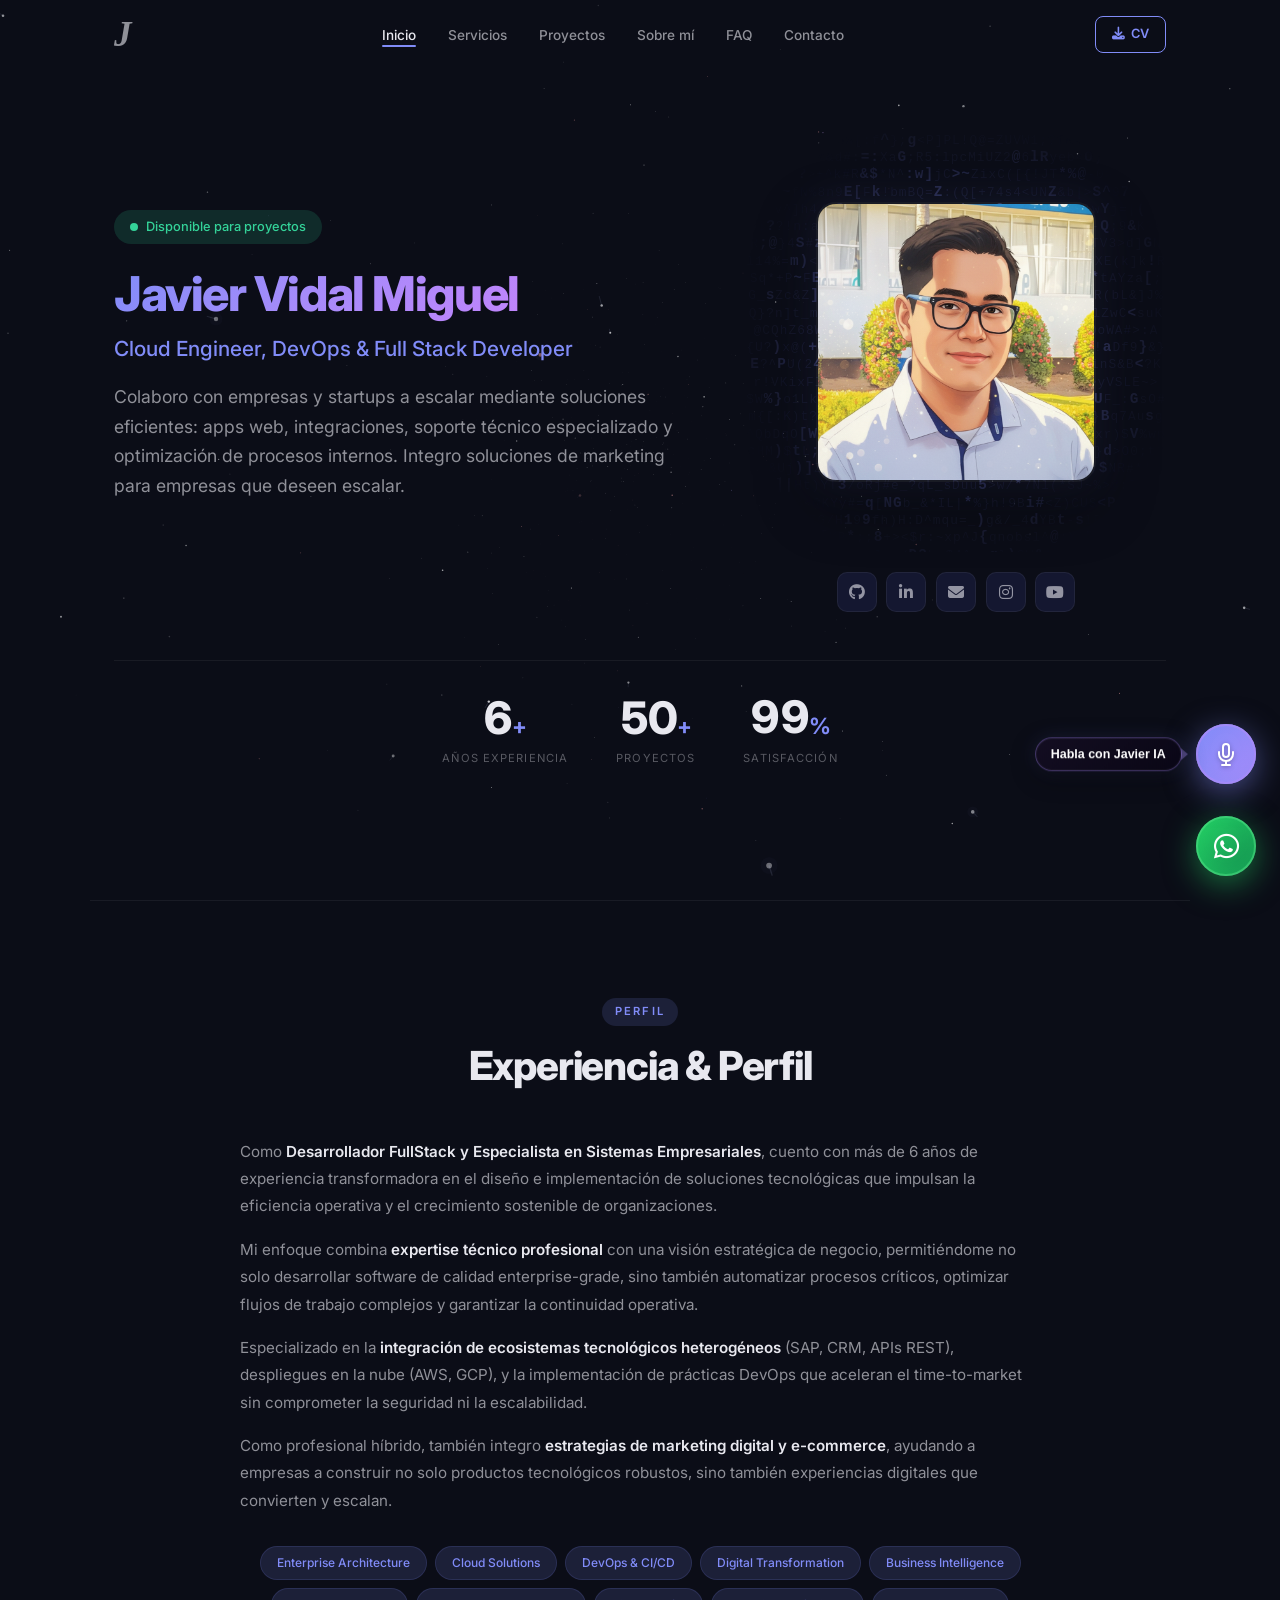
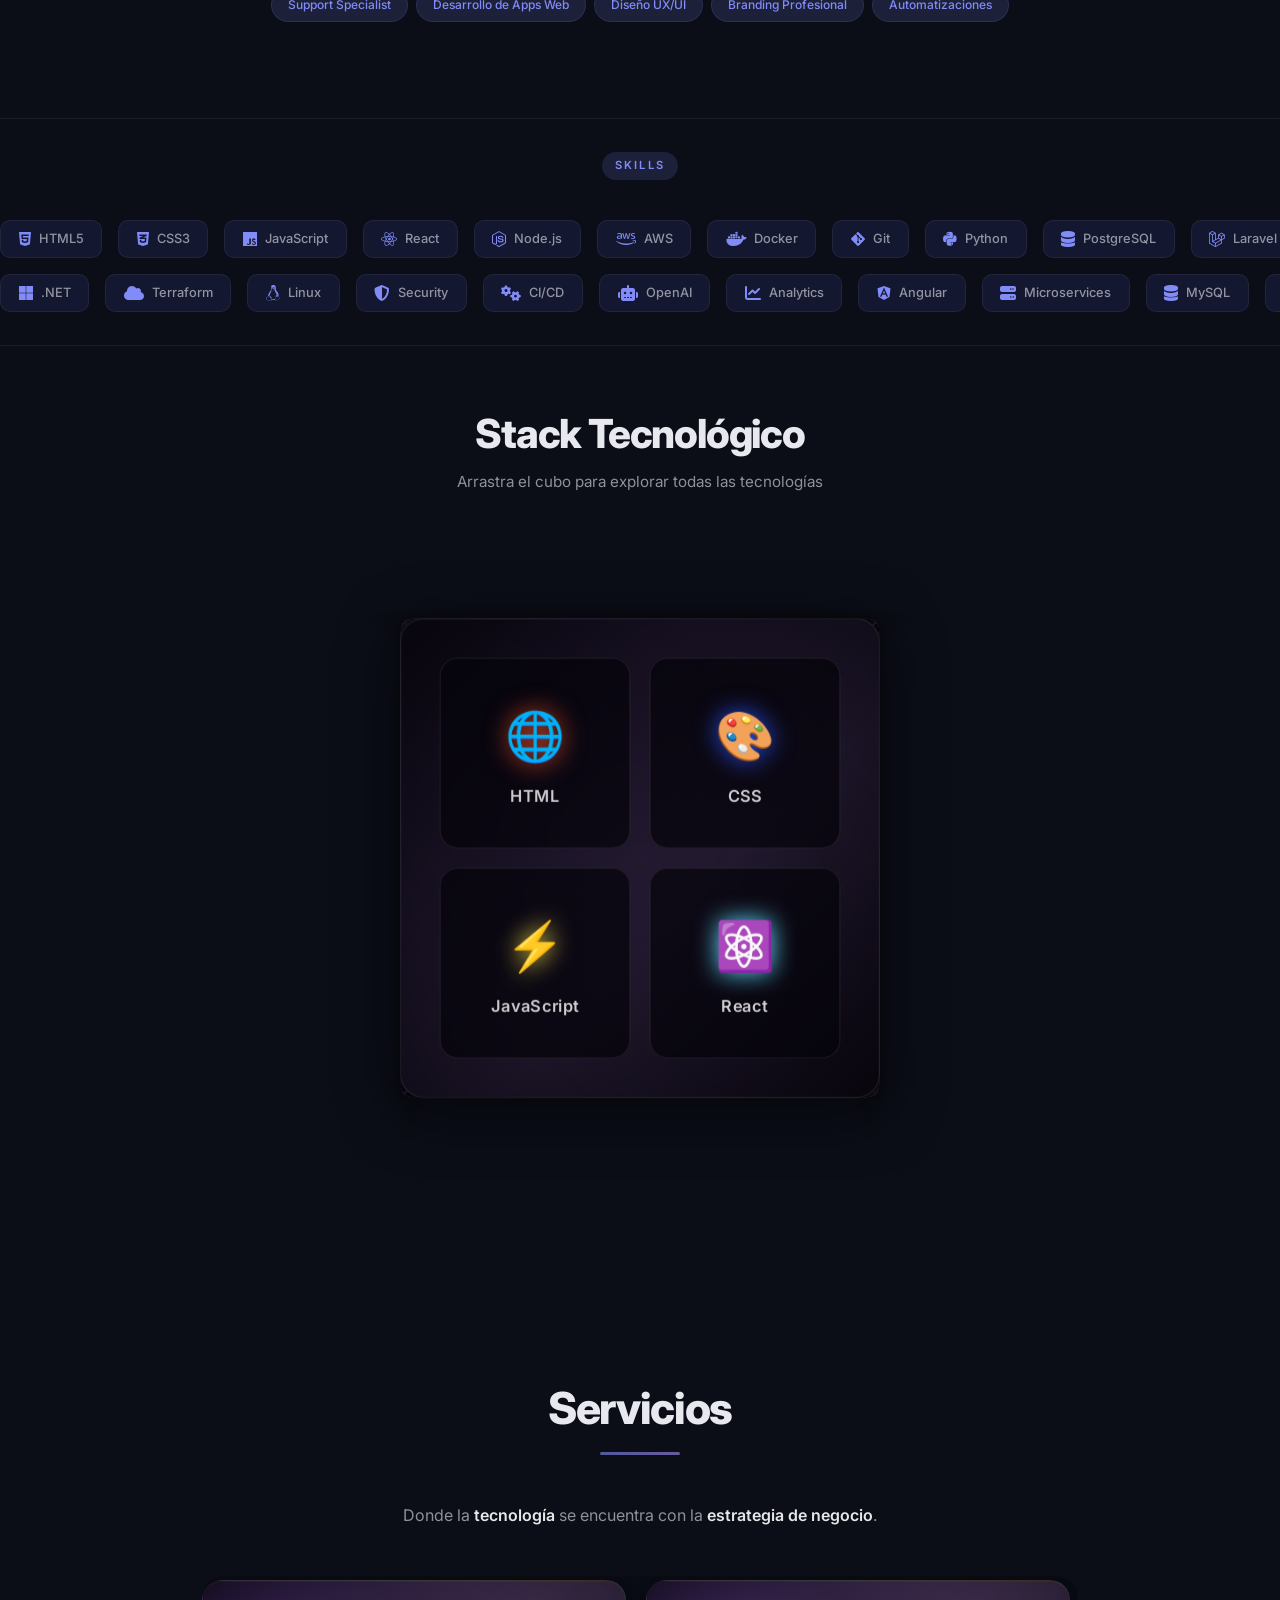
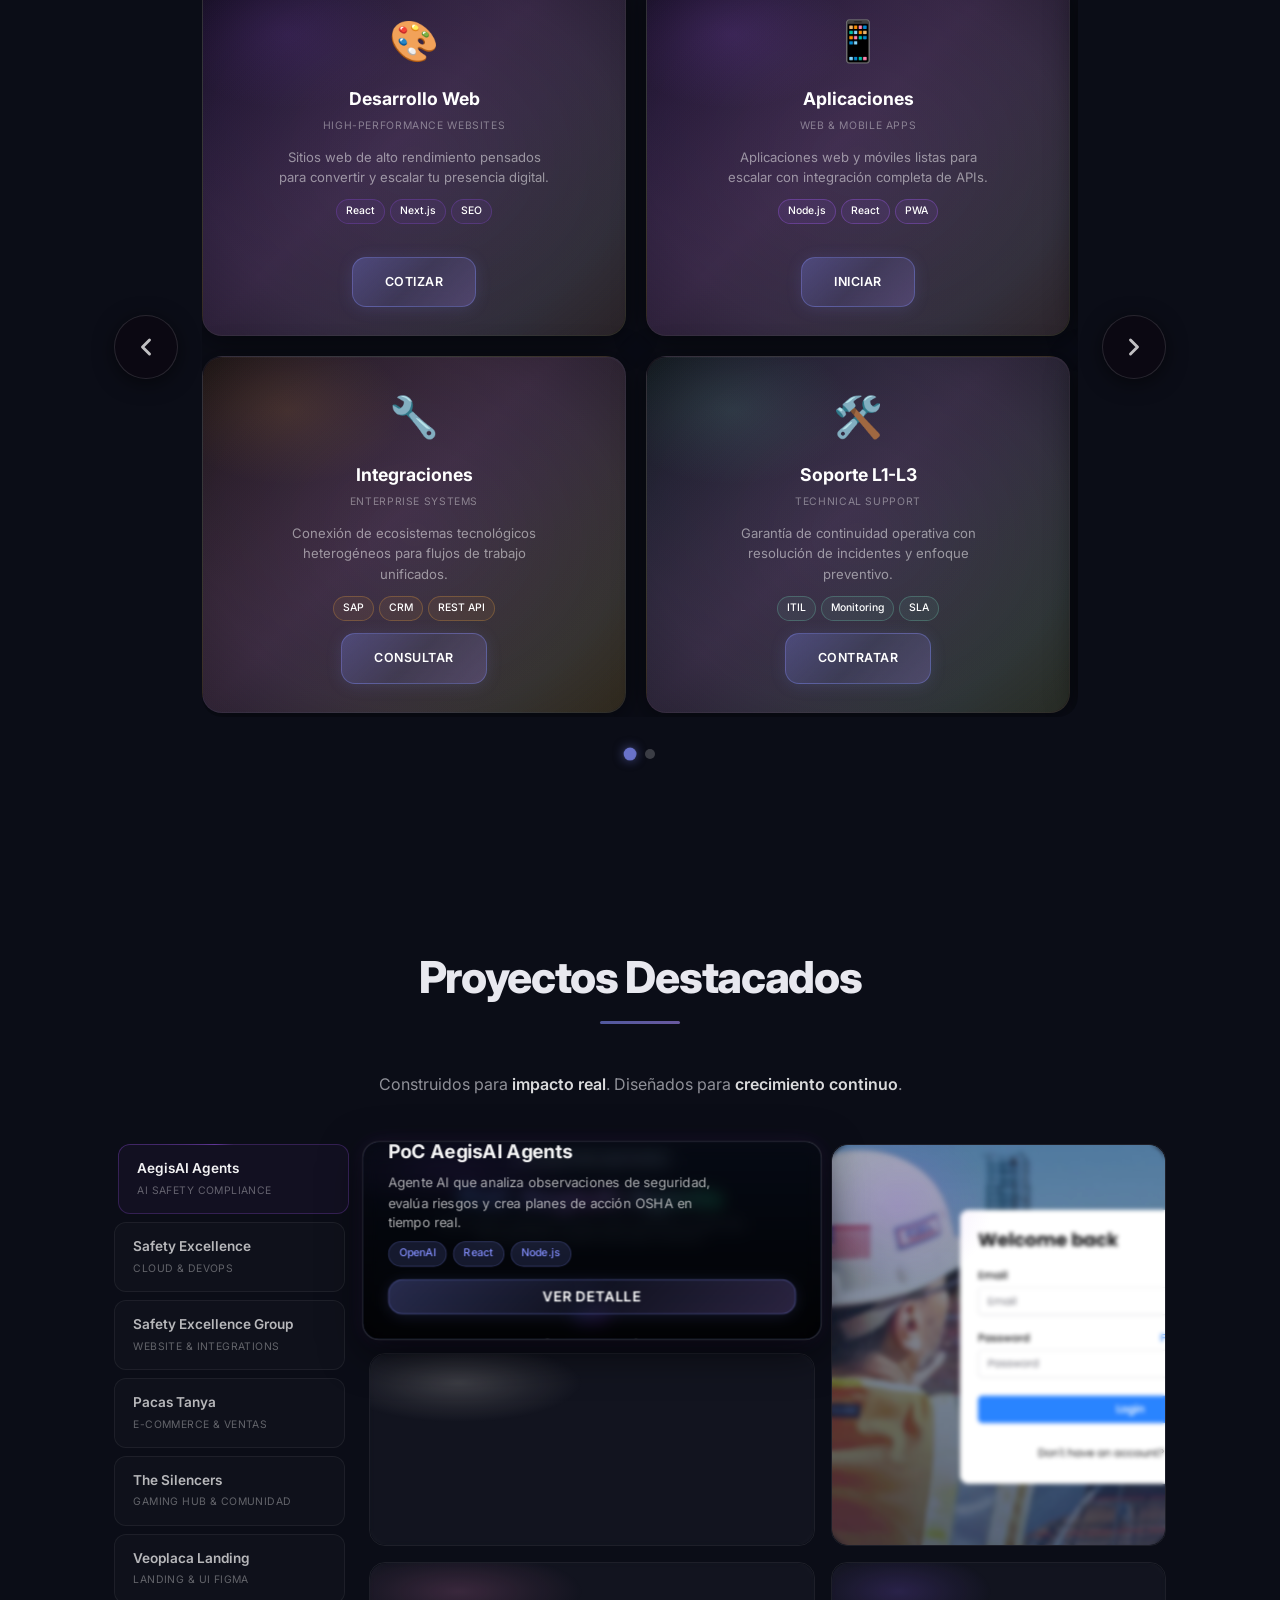
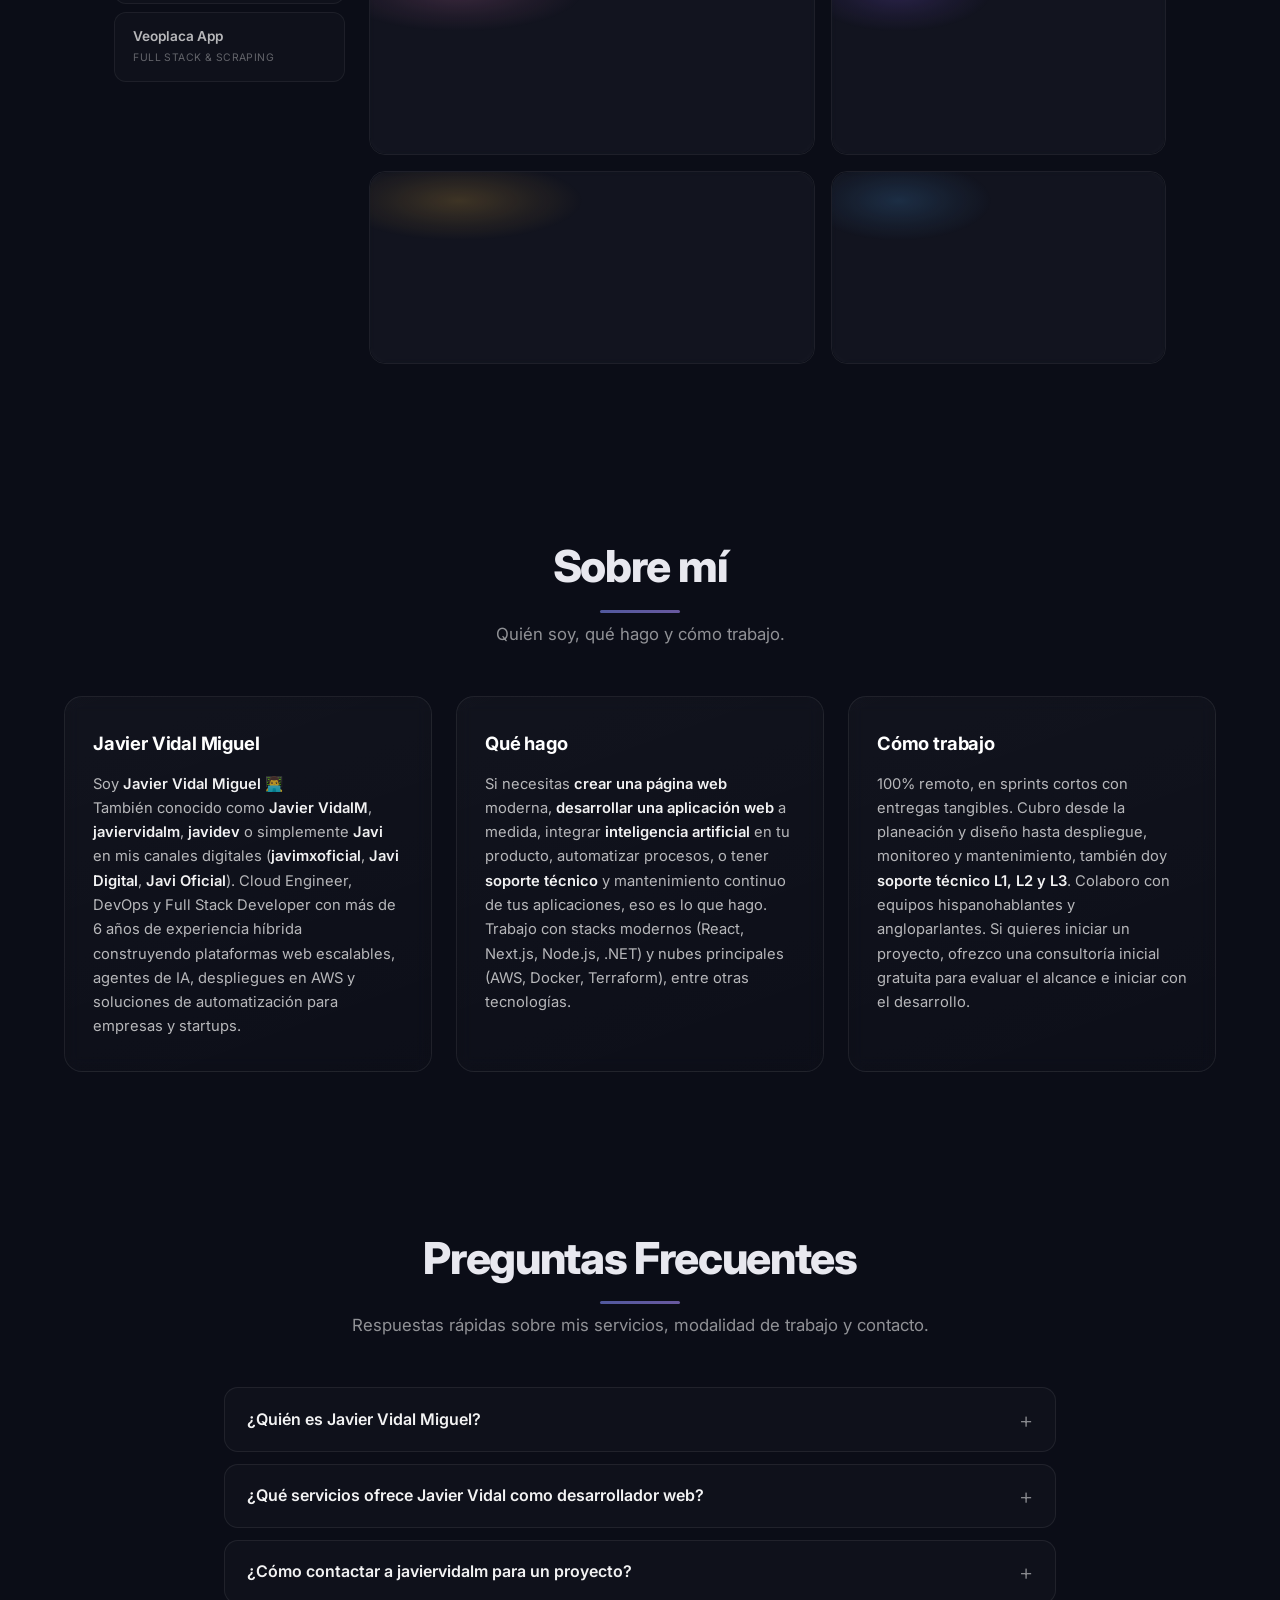
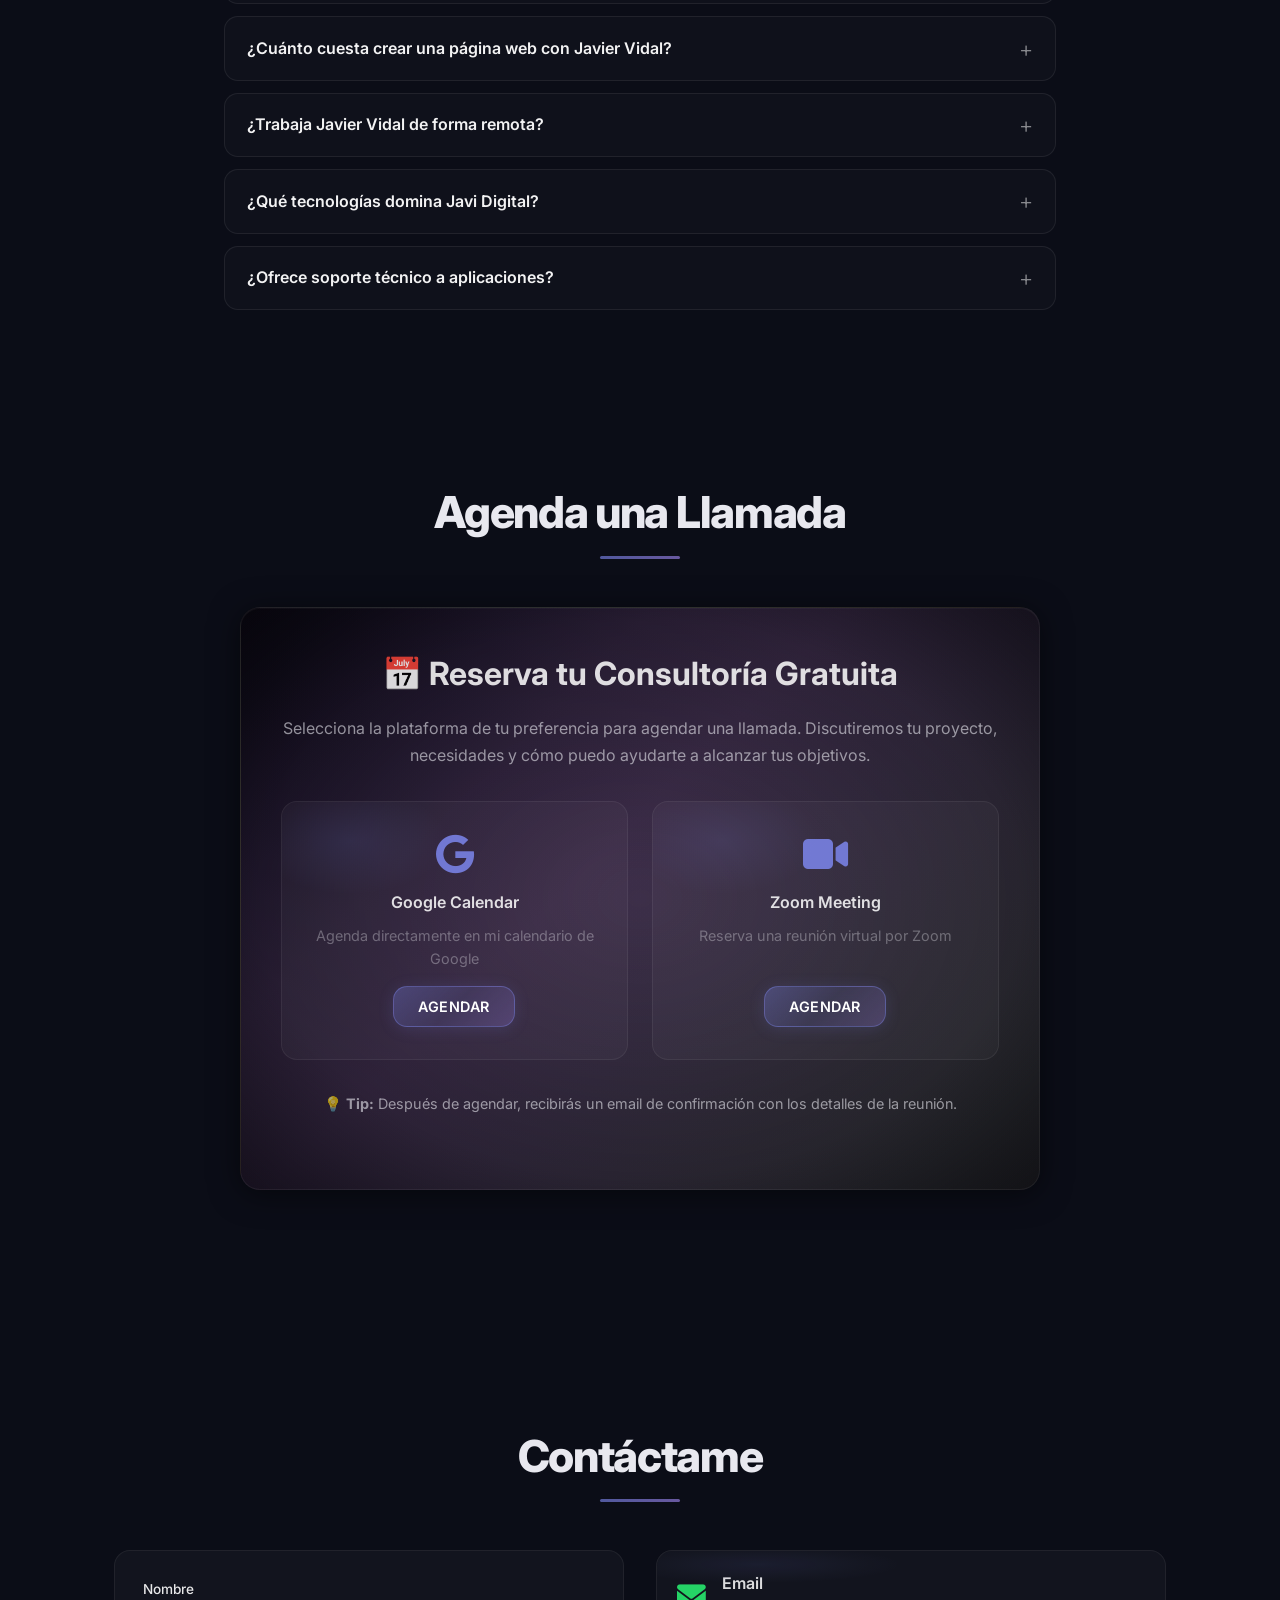
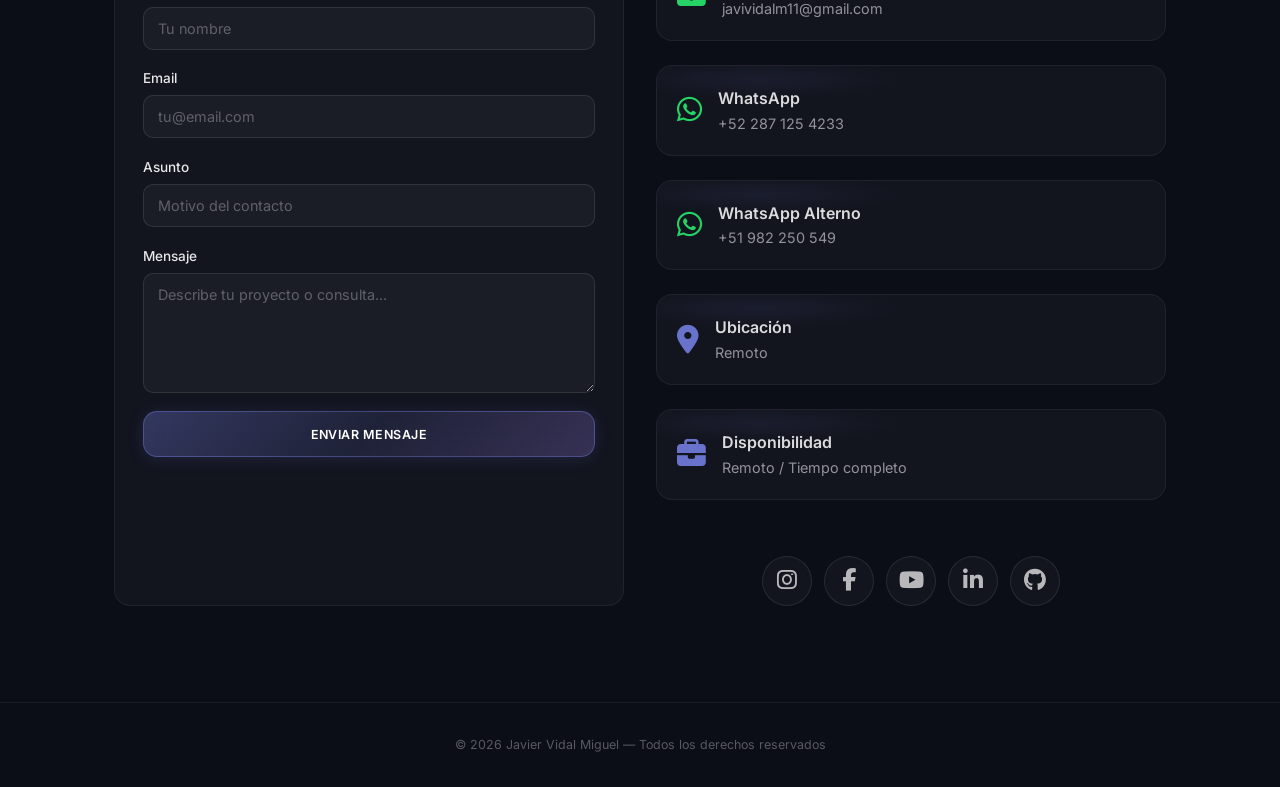
==== commit eeb2f67e: "UX: auto-minimizado cruzado entre widgets + WhatsApp con look dark glass Auto-cierre cruzado: - voic" ====
--- a/index.html
+++ b/index.html
@@ -1017,8 +1017,13 @@
         </button>
         <div class="wa-form" id="waForm">
             <div class="wa-form-header">
-                <i class="fab fa-whatsapp"></i>
-                <span>Enviar mensaje</span>
+                <div class="wa-form-header__avatar">
+                    <i class="fab fa-whatsapp"></i>
+                </div>
+                <div class="wa-form-header__heading">
+                    <span class="wa-form-header__title">WhatsApp</span>
+                    <span class="wa-form-header__subtitle"><span class="wa-status-dot"></span> Respuesta rápida</span>
+                </div>
                 <button class="wa-form-close" id="waClose">&times;</button>
             </div>
             <div class="wa-form-body">
--- a/css/styles.css
+++ b/css/styles.css
@@ -1761,69 +1761,111 @@
 
 /* ---- FOOTER ---- */
 /* ---- WHATSAPP WIDGET ---- */
+/* ===== WHATSAPP WIDGET — dark glass aesthetic, matches Javier IA ===== */
 .wa-widget {
     position: fixed;
     bottom: 1.5rem;
     right: 1.5rem;
     z-index: 900;
+    font-family: 'Inter', system-ui, -apple-system, sans-serif;
 }
 
 .wa-fab {
+    position: relative;
     width: 60px;
     height: 60px;
     border-radius: 50%;
     border: none;
-    background: #25d366;
+    cursor: pointer;
     color: #fff;
+    background: linear-gradient(135deg, #25d366, #128c4e);
+    box-shadow:
+        0 8px 32px rgba(37, 211, 102, 0.5),
+        0 0 0 1px rgba(255, 255, 255, 0.08) inset,
+        0 -6px 14px rgba(37, 211, 102, 0.25) inset;
+    display: flex;
+    align-items: center;
+    justify-content: center;
     font-size: 1.8rem;
-    cursor: pointer;
-    display: flex;
-    align-items: center;
-    justify-content: center;
-    box-shadow: 0 4px 20px rgba(37, 211, 102, 0.4);
-    transition: all 0.3s cubic-bezier(0.4, 0, 0.2, 1);
-    position: relative;
+    transition: transform 0.3s cubic-bezier(0.4, 0, 0.2, 1), box-shadow 0.3s;
     z-index: 2;
+}
+
+.wa-fab:hover {
+    transform: translateY(-3px) scale(1.04);
+    box-shadow:
+        0 14px 40px rgba(37, 211, 102, 0.7),
+        0 0 0 1px rgba(255, 255, 255, 0.16) inset;
+}
+
+.wa-fab:active {
+    transform: translateY(-1px) scale(1);
 }
 
 .wa-fab::before {
     content: '';
     position: absolute;
-    inset: -4px;
+    inset: 0;
     border-radius: 50%;
-    background: rgba(37, 211, 102, 0.2);
-    animation: waPulse 2s ease-in-out infinite;
+    border: 2px solid rgba(74, 222, 128, 0.55);
+    animation: waPulse 2.6s ease-out infinite;
+    pointer-events: none;
 }
 
 @keyframes waPulse {
-    0%, 100% { transform: scale(1); opacity: 0.6; }
-    50% { transform: scale(1.15); opacity: 0; }
-}
-
-.wa-fab:hover {
-    transform: scale(1.1);
-    box-shadow: 0 6px 30px rgba(37, 211, 102, 0.5);
+    0%   { transform: scale(0.85); opacity: 0.85; }
+    100% { transform: scale(2);    opacity: 0; }
 }
 
 .wa-widget.open .wa-fab {
-    transform: scale(0.9);
-    background: #128c4e;
+    transform: scale(0.94);
+    box-shadow:
+        0 4px 16px rgba(37, 211, 102, 0.45),
+        0 0 0 1px rgba(255, 255, 255, 0.08) inset;
 }
 
 .wa-form {
     position: absolute;
-    bottom: 75px;
+    bottom: calc(60px + 1rem);
     right: 0;
-    width: 340px;
-    background: var(--bg-card);
-    border: 1px solid var(--border);
-    border-radius: 16px;
+    width: 380px;
+    max-width: calc(100vw - 3rem);
+    background: linear-gradient(160deg, rgba(15, 12, 22, 0.96) 0%, rgba(8, 6, 14, 0.96) 100%);
+    backdrop-filter: blur(18px) saturate(1.2);
+    -webkit-backdrop-filter: blur(18px) saturate(1.2);
+    border: 1px solid hsla(0, 0%, 100%, 0.08);
+    border-radius: 22px;
     overflow: hidden;
-    box-shadow: 0 16px 50px rgba(0, 0, 0, 0.5);
+    box-shadow:
+        0 30px 80px rgba(0, 0, 0, 0.7),
+        0 0 0 1px rgba(74, 222, 128, 0.15) inset,
+        0 0 60px rgba(37, 211, 102, 0.08);
     opacity: 0;
-    transform: translateY(10px) scale(0.95);
+    transform: translateY(20px) scale(0.96);
     pointer-events: none;
-    transition: all 0.3s cubic-bezier(0.16, 1, 0.3, 1);
+    transition: opacity 0.4s cubic-bezier(0.4, 0, 0.2, 1), transform 0.4s cubic-bezier(0.4, 0, 0.2, 1);
+}
+
+.wa-form::before {
+    content: '';
+    position: absolute;
+    inset: -1px;
+    border-radius: inherit;
+    padding: 1px;
+    background: conic-gradient(
+        from var(--border-angle, 0deg),
+        transparent 65%,
+        rgba(74, 222, 128, 0.5) 82%,
+        rgba(37, 211, 102, 0.9) 92%,
+        transparent 100%
+    );
+    mask: linear-gradient(#fff 0 0) content-box, linear-gradient(#fff 0 0);
+    -webkit-mask: linear-gradient(#fff 0 0) content-box, linear-gradient(#fff 0 0);
+    mask-composite: exclude;
+    -webkit-mask-composite: xor;
+    pointer-events: none;
+    animation: borderRotate 6s linear infinite;
+    z-index: 1;
 }
 
 .wa-widget.open .wa-form {
@@ -1835,103 +1877,173 @@
 .wa-form-header {
     display: flex;
     align-items: center;
-    gap: 0.6rem;
-    padding: 1rem 1.25rem;
-    background: #25d366;
+    gap: 0.75rem;
+    padding: 1rem;
+    border-bottom: 1px solid hsla(0, 0%, 100%, 0.06);
+    background: none;
     color: #fff;
+    position: relative;
+    z-index: 2;
+}
+
+.wa-form-header__avatar {
+    position: relative;
+    width: 42px;
+    height: 42px;
+    flex-shrink: 0;
+    border-radius: 50%;
+    background: linear-gradient(135deg, #25d366, #128c4e);
+    display: flex;
+    align-items: center;
+    justify-content: center;
+    color: #fff;
+    font-size: 1.3rem;
+    box-shadow: 0 4px 12px rgba(37, 211, 102, 0.4), 0 0 0 1px rgba(255, 255, 255, 0.12) inset;
+    isolation: isolate;
+}
+
+.wa-form-header__avatar::before {
+    content: '';
+    position: absolute;
+    inset: -3px;
+    border-radius: 50%;
+    background: conic-gradient(from 0deg, rgba(74, 222, 128, 0.8), rgba(37, 211, 102, 0.4), rgba(74, 222, 128, 0.8));
+    animation: javiAvatarSpin 8s linear infinite;
+    filter: blur(2px);
+    opacity: 0.85;
+    z-index: -1;
+}
+
+.wa-form-header__heading {
+    flex: 1;
+    display: flex;
+    flex-direction: column;
+    gap: 0.15rem;
+    min-width: 0;
+}
+
+.wa-form-header__title {
+    font-size: 1rem;
     font-weight: 700;
-    font-size: 0.95rem;
-}
-
-.wa-form-header i {
-    font-size: 1.3rem;
+    color: #fff;
+    letter-spacing: -0.01em;
+}
+
+.wa-form-header__subtitle {
+    font-size: 0.7rem;
+    color: hsla(0, 0%, 100%, 0.5);
+    display: flex;
+    align-items: center;
+    gap: 0.35rem;
+    font-weight: 500;
+}
+
+.wa-status-dot {
+    width: 7px;
+    height: 7px;
+    border-radius: 50%;
+    background: #4ade80;
+    box-shadow: 0 0 8px #4ade80;
+    animation: javiStatusBlink 2.4s ease-in-out infinite;
 }
 
 .wa-form-close {
+    width: 30px;
+    height: 30px;
+    border-radius: 50%;
+    background: hsla(0, 0%, 100%, 0.04);
+    border: 1px solid hsla(0, 0%, 100%, 0.08);
+    color: hsla(0, 0%, 100%, 0.7);
+    cursor: pointer;
+    display: flex;
+    align-items: center;
+    justify-content: center;
+    font-size: 1.2rem;
+    line-height: 1;
+    padding: 0;
     margin-left: auto;
-    background: none;
-    border: none;
+    flex-shrink: 0;
+    transition: all 0.3s;
+}
+
+.wa-form-close:hover {
+    background: hsla(0, 0%, 100%, 0.1);
     color: #fff;
-    font-size: 1.4rem;
-    cursor: pointer;
-    line-height: 1;
-    opacity: 0.8;
-    transition: opacity 0.2s;
-}
-
-.wa-form-close:hover { opacity: 1; }
+    transform: rotate(90deg);
+}
 
 .wa-form-body {
+    position: relative;
+    z-index: 2;
     padding: 1.25rem;
     display: flex;
     flex-direction: column;
-    gap: 0.9rem;
+    gap: 0.85rem;
 }
 
 .wa-field {
     display: flex;
     flex-direction: column;
-    gap: 0.3rem;
+    gap: 0.35rem;
 }
 
 .wa-field label {
-    font-size: 0.75rem;
+    font-size: 0.72rem;
     font-weight: 600;
-    color: var(--text-secondary);
+    color: hsla(0, 0%, 100%, 0.55);
+    letter-spacing: 0.02em;
 }
 
 .wa-field input,
-.wa-field select,
 .wa-field textarea {
-    padding: 0.7rem 0.85rem;
+    padding: 0.75rem 0.85rem;
     background: hsla(0, 0%, 100%, 0.04);
-    border: 1px solid var(--border);
-    border-radius: 10px;
-    color: var(--text);
+    border: 1px solid hsla(0, 0%, 100%, 0.08);
+    border-radius: 12px;
+    color: #fff;
     font-family: inherit;
-    font-size: 0.85rem;
+    font-size: 0.88rem;
     outline: none;
-    transition: border-color 0.3s;
+    transition: border-color 0.3s, background 0.3s;
     resize: none;
 }
 
 .wa-field input:focus,
-.wa-field select:focus,
 .wa-field textarea:focus {
-    border-color: #25d366;
+    border-color: rgba(37, 211, 102, 0.5);
+    background: hsla(0, 0%, 100%, 0.06);
 }
 
 .wa-field input::placeholder,
 .wa-field textarea::placeholder {
-    color: var(--text-dim);
-}
-
-.wa-select {
-    position: relative;
-}
+    color: hsla(0, 0%, 100%, 0.35);
+}
+
+.wa-select { position: relative; }
 
 .wa-select-trigger {
     display: flex;
     align-items: center;
     justify-content: space-between;
-    padding: 0.7rem 0.85rem;
+    padding: 0.75rem 0.85rem;
     background: hsla(0, 0%, 100%, 0.04);
-    border: 1px solid var(--border);
-    border-radius: 10px;
-    color: var(--text);
-    font-size: 0.85rem;
+    border: 1px solid hsla(0, 0%, 100%, 0.08);
+    border-radius: 12px;
+    color: #fff;
+    font-size: 0.88rem;
     cursor: pointer;
-    transition: border-color 0.3s;
+    transition: border-color 0.3s, background 0.3s;
 }
 
 .wa-select-trigger i {
-    font-size: 0.65rem;
-    color: var(--text-dim);
+    font-size: 0.7rem;
+    color: hsla(0, 0%, 100%, 0.5);
     transition: transform 0.3s;
 }
 
 .wa-select.open .wa-select-trigger {
-    border-color: #25d366;
+    border-color: rgba(37, 211, 102, 0.5);
+    background: hsla(0, 0%, 100%, 0.06);
 }
 
 .wa-select.open .wa-select-trigger i {
@@ -1940,18 +2052,21 @@
 
 .wa-select-options {
     position: absolute;
-    top: calc(100% + 4px);
+    top: calc(100% + 6px);
     left: 0;
     right: 0;
-    background: #1a1e3a;
-    border: 1px solid var(--border);
-    border-radius: 10px;
+    background: linear-gradient(160deg, rgba(20, 14, 35, 0.98) 0%, rgba(10, 7, 22, 0.98) 100%);
+    backdrop-filter: blur(12px);
+    -webkit-backdrop-filter: blur(12px);
+    border: 1px solid hsla(0, 0%, 100%, 0.1);
+    border-radius: 12px;
     overflow: hidden;
     z-index: 10;
     opacity: 0;
     transform: translateY(-4px);
     pointer-events: none;
-    transition: all 0.2s ease;
+    transition: all 0.25s ease;
+    box-shadow: 0 16px 40px rgba(0, 0, 0, 0.5);
 }
 
 .wa-select.open .wa-select-options {
@@ -1961,47 +2076,60 @@
 }
 
 .wa-select-option {
-    padding: 0.65rem 0.85rem;
+    padding: 0.7rem 0.9rem;
     font-size: 0.85rem;
-    color: var(--text-secondary);
+    color: hsla(0, 0%, 100%, 0.7);
     cursor: pointer;
-    transition: all 0.15s;
+    transition: all 0.18s;
 }
 
 .wa-select-option:hover {
-    background: rgba(37, 211, 102, 0.15);
-    color: var(--text);
+    background: rgba(37, 211, 102, 0.12);
+    color: #fff;
 }
 
 .wa-select-option--active {
-    color: #25d366;
+    color: rgba(74, 222, 128, 1);
+    background: rgba(37, 211, 102, 0.08);
 }
 
 .wa-send {
-    display: flex;
+    display: inline-flex;
     align-items: center;
     justify-content: center;
-    gap: 0.5rem;
-    padding: 0.8rem;
-    background: #25d366;
+    gap: 0.55rem;
+    padding: 0.9rem 1.25rem;
+    background: linear-gradient(135deg, #25d366 0%, #1fb855 100%);
     color: #fff;
     border: none;
-    border-radius: 10px;
+    border-radius: 100px;
     font-family: inherit;
     font-size: 0.9rem;
     font-weight: 700;
     cursor: pointer;
-    transition: all 0.3s;
-    margin-top: 0.25rem;
+    margin-top: 0.5rem;
+    box-shadow:
+        0 10px 28px rgba(37, 211, 102, 0.4),
+        0 0 0 1px rgba(255, 255, 255, 0.1) inset;
+    transition: all 0.35s cubic-bezier(0.4, 0, 0.2, 1);
 }
 
 .wa-send:hover {
-    background: #1fb855;
-    transform: translateY(-1px);
-    box-shadow: 0 6px 20px rgba(37, 211, 102, 0.3);
+    transform: translateY(-2px);
+    box-shadow:
+        0 14px 36px rgba(37, 211, 102, 0.55),
+        0 0 0 1px rgba(255, 255, 255, 0.18) inset;
+}
+
+.wa-send:active {
+    transform: translateY(0);
 }
 
 @media (max-width: 480px) {
+    .wa-widget {
+        bottom: 1rem;
+        right: 1rem;
+    }
     .wa-form {
         width: calc(100vw - 2rem);
         right: -0.5rem;
--- a/css/voice-widget.css
+++ b/css/voice-widget.css
@@ -6,7 +6,7 @@
 /* ===== Container & FAB ===== */
 .javi-fab-container {
     position: fixed;
-    bottom: calc(1.5rem + 60px + 0.75rem);
+    bottom: calc(1.5rem + 60px + 2rem);
     right: 1.5rem;
     z-index: 950;
     font-family: 'Inter', system-ui, -apple-system, sans-serif;
@@ -65,19 +65,57 @@
     100% { transform: scale(2);    opacity: 0; }
 }
 
-.javi-fab__badge {
-    position: absolute;
-    top: -4px;
-    right: -4px;
-    background: linear-gradient(135deg, #fbbf24, #f59e0b);
-    color: #1a1408;
-    font-size: 0.55rem;
-    font-weight: 800;
-    letter-spacing: 0.06em;
-    padding: 0.18rem 0.36rem;
+.javi-fab__label {
+    position: absolute;
+    top: 50%;
+    right: calc(100% + 14px);
+    transform: translateY(-50%);
+    padding: 0.55rem 0.95rem;
+    background: linear-gradient(135deg, rgba(20, 14, 35, 0.96), rgba(10, 7, 22, 0.96));
+    backdrop-filter: blur(12px);
+    -webkit-backdrop-filter: blur(12px);
+    border: 1px solid rgba(167, 139, 250, 0.35);
+    color: #fff;
+    font-size: 0.78rem;
+    font-weight: 600;
+    white-space: nowrap;
     border-radius: 100px;
-    box-shadow: 0 2px 8px rgba(245, 158, 11, 0.5);
-    border: 1px solid rgba(255, 255, 255, 0.15);
+    box-shadow:
+        0 6px 24px rgba(0, 0, 0, 0.45),
+        0 0 0 1px rgba(255, 255, 255, 0.04) inset,
+        0 0 20px rgba(129, 140, 248, 0.15);
+    pointer-events: none;
+    opacity: 0;
+    transform: translateY(-50%) translateX(8px);
+    animation: javiLabelEntry 0.5s cubic-bezier(0.4, 0, 0.2, 1) 0.8s forwards,
+               javiLabelBob 3.6s ease-in-out 1.8s infinite;
+}
+
+.javi-fab__label::after {
+    content: '';
+    position: absolute;
+    top: 50%;
+    left: 100%;
+    transform: translateY(-50%);
+    border-style: solid;
+    border-width: 6px 0 6px 7px;
+    border-color: transparent transparent transparent rgba(167, 139, 250, 0.35);
+}
+
+@keyframes javiLabelEntry {
+    from { opacity: 0; transform: translateY(-50%) translateX(8px); }
+    to   { opacity: 1; transform: translateY(-50%) translateX(0); }
+}
+
+@keyframes javiLabelBob {
+    0%, 100% { transform: translateY(-50%) translateX(0); }
+    50%      { transform: translateY(-50%) translateX(-4px); }
+}
+
+.javi-panel--open ~ .javi-fab .javi-fab__label,
+.javi-fab:hover .javi-fab__label {
+    animation-play-state: paused;
+    opacity: 0.6;
 }
 
 /* ===== Panel ===== */
@@ -652,8 +690,13 @@
 /* ===== Mobile responsive ===== */
 @media (max-width: 480px) {
     .javi-fab-container {
-        bottom: calc(1rem + 60px + 0.75rem);
+        bottom: calc(1rem + 60px + 2rem);
         right: 1rem;
+    }
+
+    .javi-fab__label {
+        font-size: 0.7rem;
+        padding: 0.45rem 0.75rem;
     }
 
     .javi-panel {
@@ -667,3 +710,7 @@
         height: 110px;
     }
 }
+
+@media (max-width: 360px) {
+    .javi-fab__label { display: none; }
+}
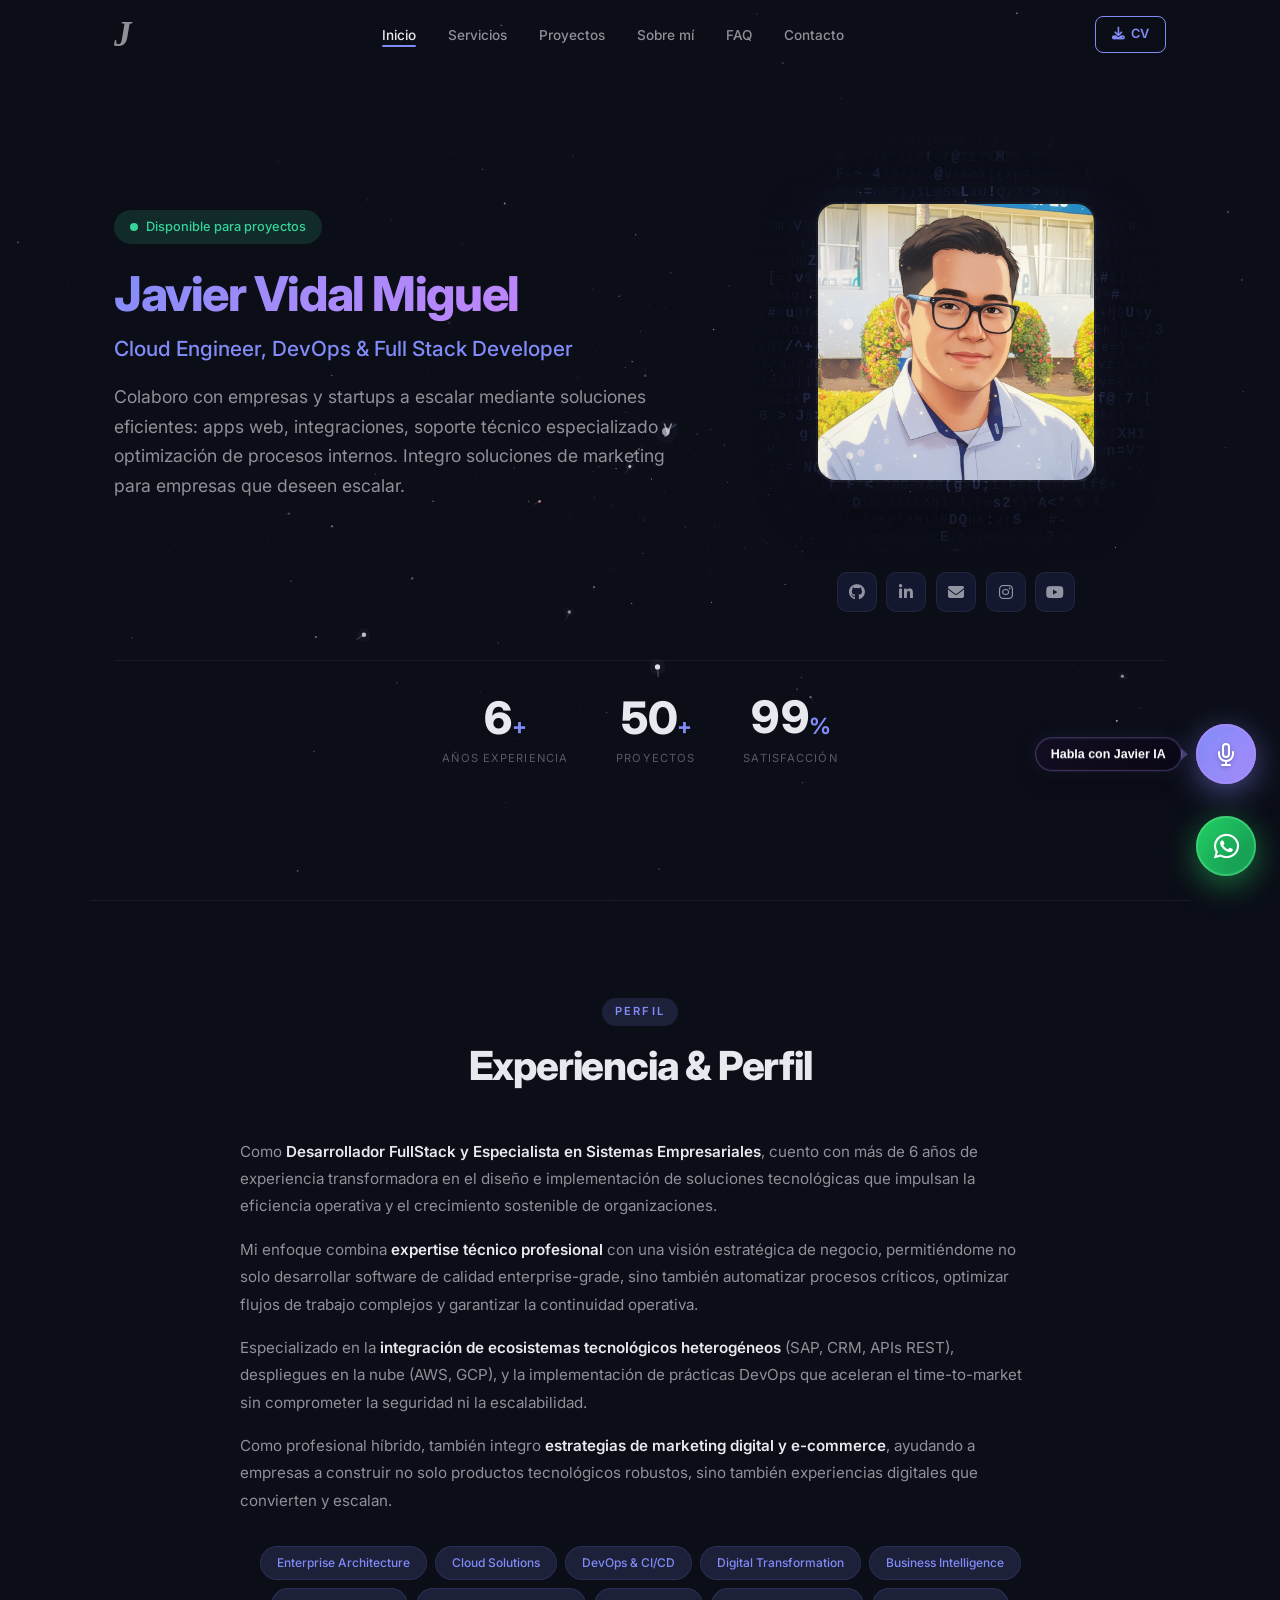
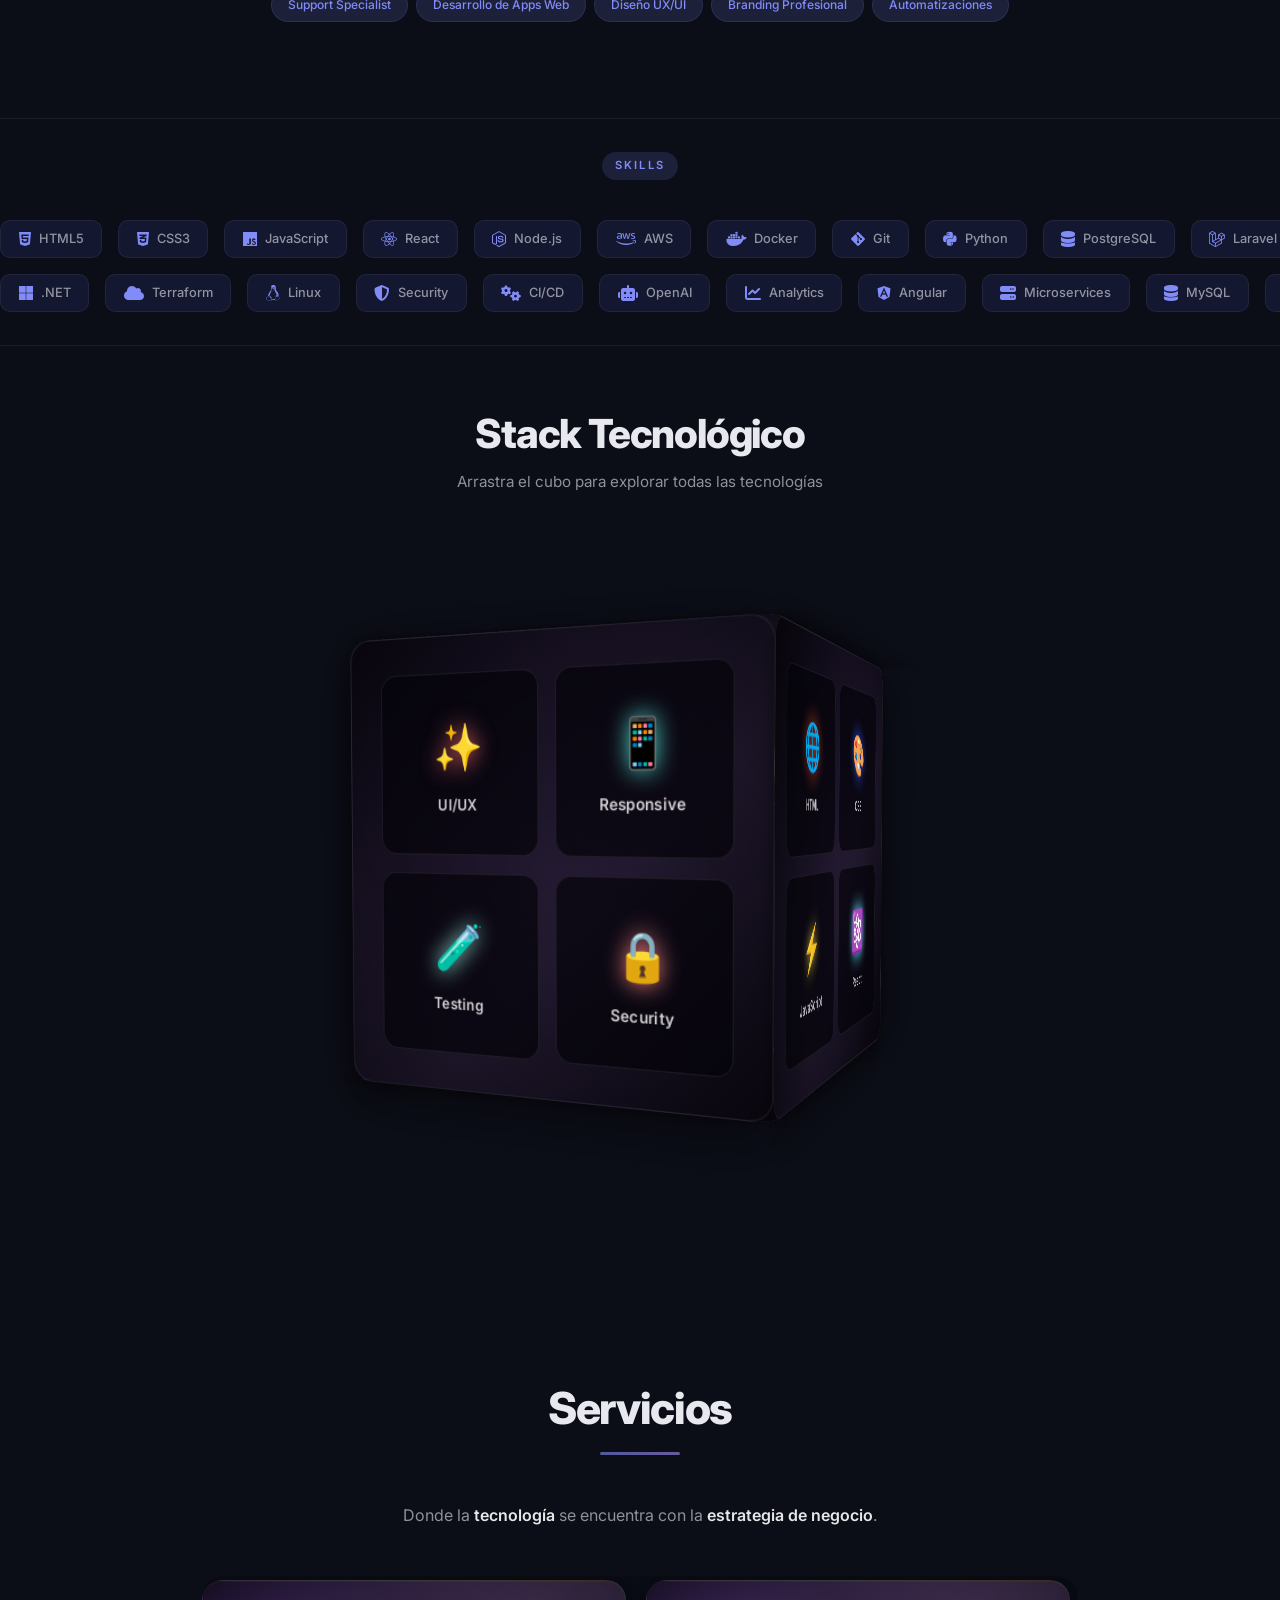
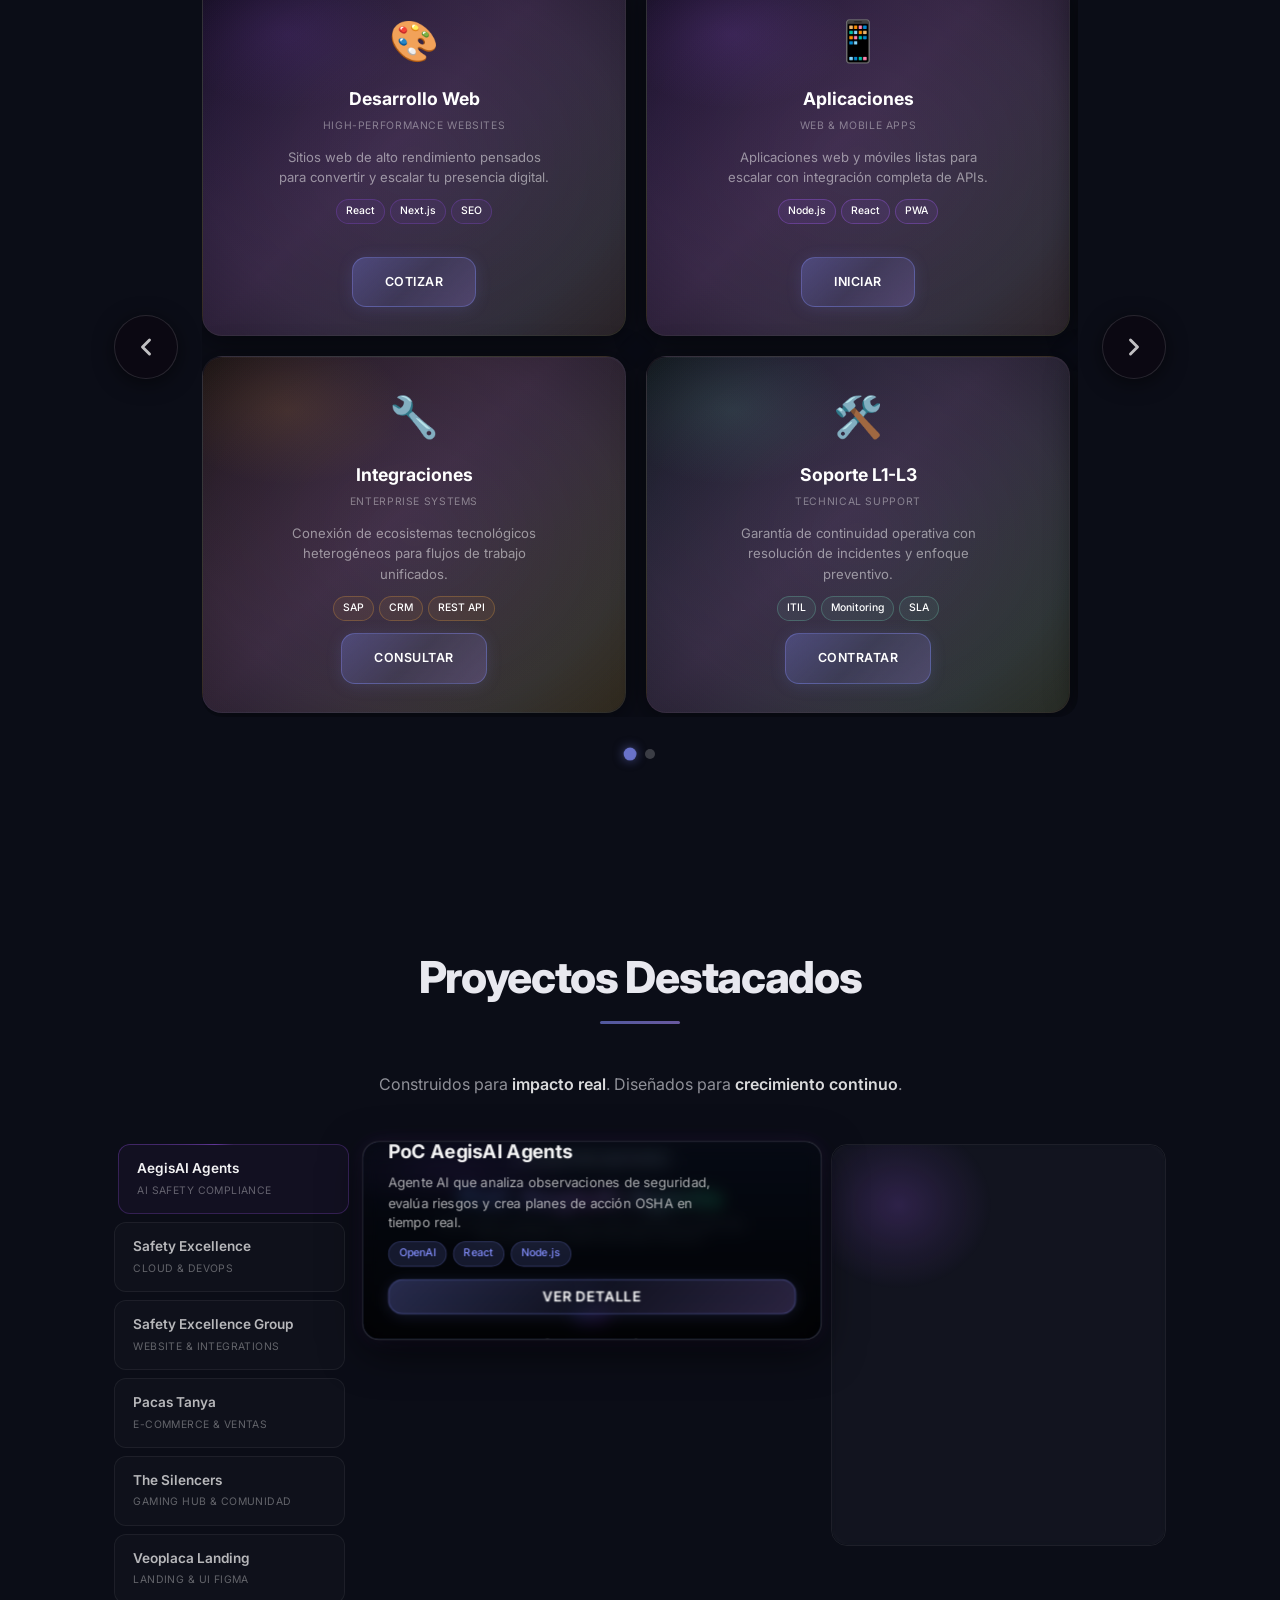
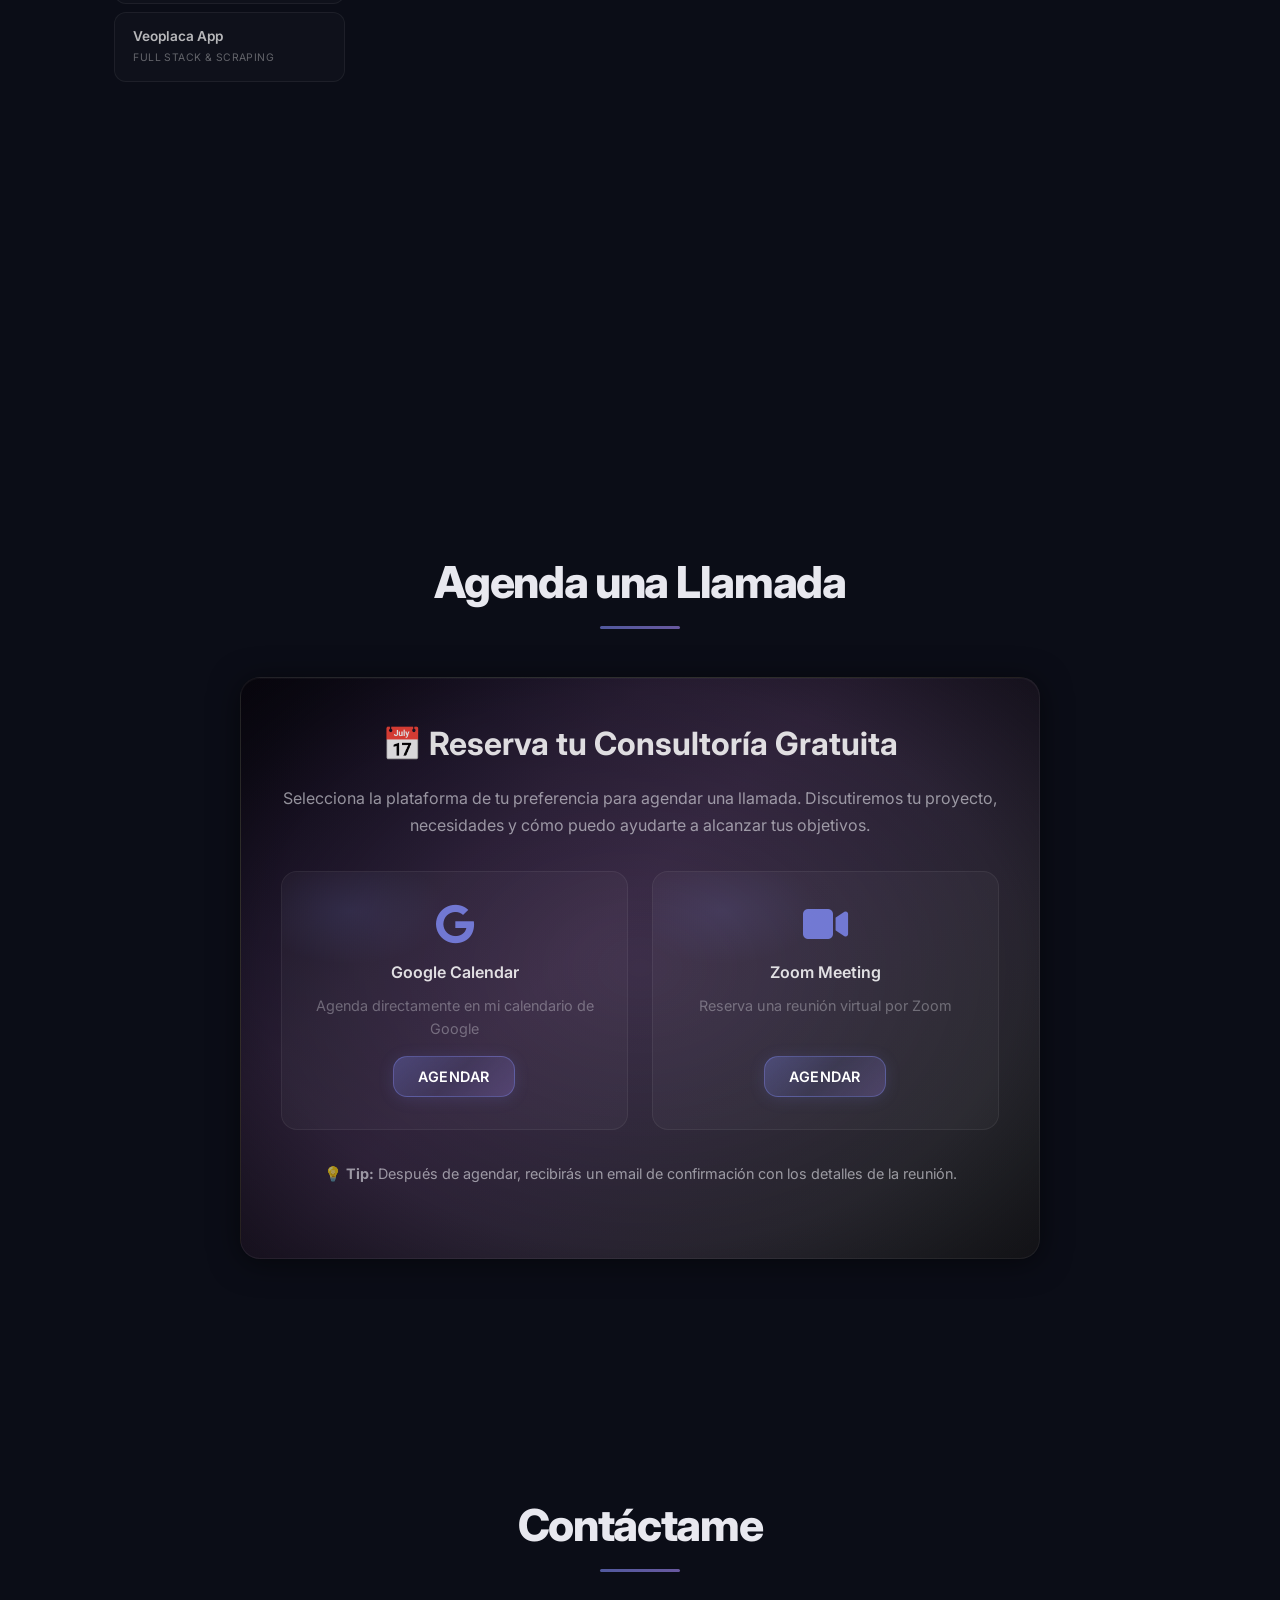
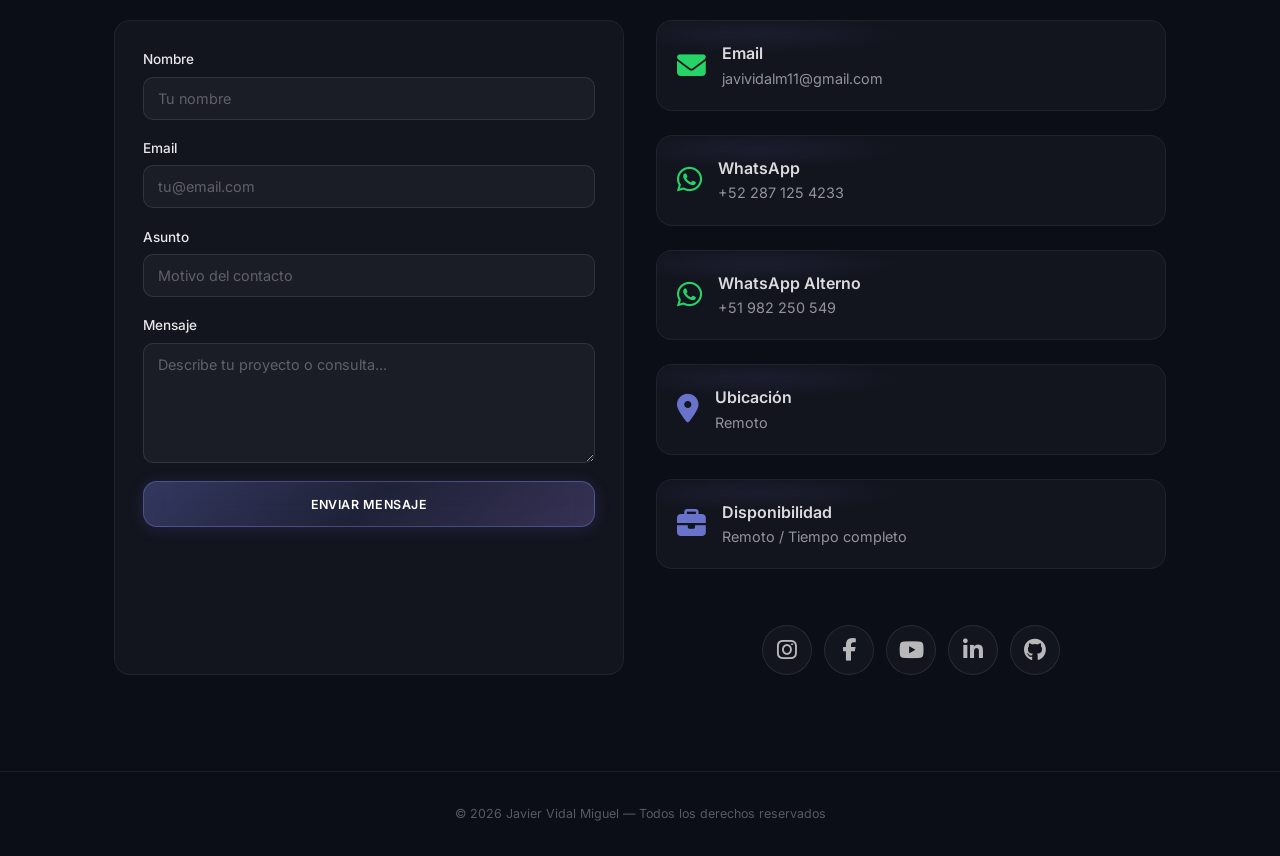
==== commit 2aff9c05: "Pagina /sobre-mi.html dedicada + UX moviles + cubo libre Nueva pagina: - sobre-mi.html con secciones" ====
--- a/index.html
+++ b/index.html
@@ -127,69 +127,10 @@
           "url": "https://javi-vidalm.netlify.app/",
           "name": "Javier Vidal — Portafolio",
           "inLanguage": "es",
-          "publisher": { "@id": "https://javi-vidalm.netlify.app/#javier" }
-        },
-        {
-          "@type": "FAQPage",
-          "@id": "https://javi-vidalm.netlify.app/#faq",
-          "mainEntity": [
-            {
-              "@type": "Question",
-              "name": "¿Quién es Javier Vidal Miguel?",
-              "acceptedAnswer": {
-                "@type": "Answer",
-                "text": "También conocido como Javier VidalM, javiervidalm o Javi Digital, es Cloud Engineer, DevOps y Full Stack Developer con más de 6 años de experiencia híbrida construyendo plataformas web escalables, agentes de inteligencia artificial, despliegues en AWS y soluciones de automatización. Trabaja 100% remoto para empresas, startups y emprendedores."
-              }
-            },
-            {
-              "@type": "Question",
-              "name": "¿Qué servicios ofrece Javier Vidal como desarrollador web?",
-              "acceptedAnswer": {
-                "@type": "Answer",
-                "text": "Javier ofrece desarrollo web de alto rendimiento (React, Next.js, SEO), aplicaciones web y móviles, integraciones empresariales (SAP, CRM, APIs), soporte técnico L1-L3, cloud architecture y DevOps en AWS con Docker y Terraform, marketing digital orientado a conversión, automatización con IA usando OpenAI, LangChain y Anthropic, y consultoría en seguridad y compliance."
-              }
-            },
-            {
-              "@type": "Question",
-              "name": "¿Cómo contactar a javiervidalm para un proyecto?",
-              "acceptedAnswer": {
-                "@type": "Answer",
-                "text": "Puedes contactarme por correo a javividalm11@gmail.com, por WhatsApp a +52 287 125 4233 o +51 982 250 549, agendar una llamada gratuita por Google Calendar (calendar.app.google/yvuHBQnmjAaMswtGA) o Calendly (calendly.com/javividalm11/30min), o usar el formulario de contacto en https://javi-vidalm.netlify.app/."
-              }
-            },
-            {
-              "@type": "Question",
-              "name": "¿Cuánto cuesta crear una página web con Javier Vidal?",
-              "acceptedAnswer": {
-                "@type": "Answer",
-                "text": "El costo depende del alcance: una landing page simple parte desde precios accesibles para emprendedores, mientras que aplicaciones web complejas con backend, integraciones empresariales o automatizaciones con IA se cotizan según horas y complejidad. Lo recomendado es agendar una llamada gratuita en el portafolio para recibir un presupuesto a medida."
-              }
-            },
-            {
-              "@type": "Question",
-              "name": "¿Trabaja Javier Vidal de forma remota?",
-              "acceptedAnswer": {
-                "@type": "Answer",
-                "text": "Sí, Javier trabaja 100% remoto y colabora con clientes a nivel mundial. Su modalidad incluye sprints ágiles, comunicación asíncrona y soporte continuo según necesidad del proyecto."
-              }
-            },
-            {
-              "@type": "Question",
-              "name": "¿Qué tecnologías domina Javi Digital?",
-              "acceptedAnswer": {
-                "@type": "Answer",
-                "text": "Su stack principal incluye: Cloud (AWS, Docker, Terraform, Kubernetes), Backend (Node.js, Python, .NET, REST APIs), Frontend (React, Next.js, TailwindCSS), IA (OpenAI, LangChain, agentes autónomos), DevOps (CI/CD, monitoreo, seguridad, rotación de keys), Web Scraping y bases de datos relacionales y no relacionales."
-              }
-            },
-            {
-              "@type": "Question",
-              "name": "¿Javier Vidal ofrece soporte técnico a aplicaciones?",
-              "acceptedAnswer": {
-                "@type": "Answer",
-                "text": "Sí, ofrece soporte técnico especializado en niveles L1, L2 y L3 con enfoque ITIL: resolución de incidentes, monitoreo proactivo, SLAs definidos y mantenimiento evolutivo de aplicaciones web y empresariales."
-              }
-            }
-          ]
+          "publisher": { "@id": "https://javi-vidalm.netlify.app/#javier" },
+          "hasPart": {
+            "@id": "https://javi-vidalm.netlify.app/sobre-mi.html#faq"
+          }
         }
       ]
     }
@@ -225,8 +166,8 @@
                     <li><a href="#inicio">Inicio</a></li>
                     <li><a href="#servicios">Servicios</a></li>
                     <li><a href="#proyectos">Proyectos</a></li>
-                    <li><a href="#sobre-mi">Sobre mí</a></li>
-                    <li><a href="#faq">FAQ</a></li>
+                    <li><a href="./sobre-mi.html">Sobre mí</a></li>
+                    <li><a href="./sobre-mi.html#faq">FAQ</a></li>
                     <li><a href="#contacto">Contacto</a></li>
                 </ul>
                 <a href="./img/Curriculum_javier vidalmm.pdf" download class="nav-cta">
@@ -839,72 +780,7 @@
             </div>
         </div>
 
-        <!-- SOBRE MI -->
-        <section id="sobre-mi">
-            <h2 class="section-title">Sobre mí</h2>
-            <p class="about__lead">Quién soy, qué hago y cómo trabajo.</p>
-
-            <div class="about__grid">
-                <div class="about__card">
-                    <h3>Javier Vidal Miguel</h3>
-                    <p>Soy <strong>Javier Vidal Miguel</strong> 👨‍💻</p>
-                    <p>También conocido como <strong>Javier VidalM</strong>, <strong>javiervidalm</strong>, <strong>javidev</strong> o simplemente <strong>Javi</strong> en mis canales digitales (<strong>javimxoficial</strong>, <strong>Javi Digital</strong>, <strong>Javi Oficial</strong>). Cloud Engineer, DevOps y Full Stack Developer con más de 6 años de experiencia híbrida construyendo plataformas web escalables, agentes de IA, despliegues en AWS y soluciones de automatización para empresas y startups.</p>
-                </div>
-
-                <div class="about__card">
-                    <h3>Qué hago</h3>
-                    <p>Si necesitas <strong>crear una página web</strong> moderna, <strong>desarrollar una aplicación web</strong> a medida, integrar <strong>inteligencia artificial</strong> en tu producto, automatizar procesos, o tener <strong>soporte técnico</strong> y mantenimiento continuo de tus aplicaciones, eso es lo que hago. Trabajo con stacks modernos (React, Next.js, Node.js, .NET) y nubes principales (AWS, Docker, Terraform), entre otras tecnologías.</p>
-                </div>
-
-                <div class="about__card">
-                    <h3>Cómo trabajo</h3>
-                    <p>100% remoto, en sprints cortos con entregas tangibles. Cubro desde la planeación y diseño hasta despliegue, monitoreo y mantenimiento, también doy <strong>soporte técnico L1, L2 y L3</strong>. Colaboro con equipos hispanohablantes y angloparlantes. Si quieres iniciar un proyecto, ofrezco una consultoría inicial gratuita para evaluar el alcance e iniciar con el desarrollo.</p>
-                </div>
-            </div>
-        </section>
-
-        <!-- FAQ -->
-        <section id="faq">
-            <h2 class="section-title">Preguntas Frecuentes</h2>
-            <p class="faq__lead">Respuestas rápidas sobre mis servicios, modalidad de trabajo y contacto.</p>
-
-            <div class="faq__list">
-                <details class="faq__item">
-                    <summary>¿Quién es Javier Vidal Miguel?</summary>
-                    <p>También conocido como Javier VidalM, javiervidalm o Javi Digital, es Cloud Engineer, DevOps y Full Stack Developer con más de 6 años de experiencia híbrida construyendo plataformas web escalables, agentes de inteligencia artificial, despliegues en AWS y soluciones de automatización. Trabaja 100% remoto para empresas, startups y emprendedores.</p>
-                </details>
-
-                <details class="faq__item">
-                    <summary>¿Qué servicios ofrece Javier Vidal como desarrollador web?</summary>
-                    <p>Javier ofrece desarrollo web de alto rendimiento (React, Next.js, SEO), aplicaciones web y móviles, integraciones empresariales (SAP, CRM, APIs), soporte técnico L1-L3, cloud architecture y DevOps en AWS con Docker y Terraform, marketing digital orientado a conversión, automatización con IA usando OpenAI, LangChain y Anthropic, y consultoría en seguridad y compliance.</p>
-                </details>
-
-                <details class="faq__item">
-                    <summary>¿Cómo contactar a javiervidalm para un proyecto?</summary>
-                    <p>Puedes contactarme por correo a javividalm11@gmail.com, por WhatsApp a +52 287 125 4233 o +51 982 250 549, agendar una llamada gratuita por Google Calendar o Calendly desde la sección Agenda una Llamada, o usar el formulario de contacto al final de esta página.</p>
-                </details>
-
-                <details class="faq__item">
-                    <summary>¿Cuánto cuesta crear una página web con Javier Vidal?</summary>
-                    <p>El costo depende del alcance: una landing page simple parte desde precios accesibles para emprendedores, mientras que aplicaciones web complejas con backend, integraciones empresariales o automatizaciones con IA se cotizan según horas y complejidad. Lo recomendado es agendar una llamada gratuita para recibir un presupuesto a medida.</p>
-                </details>
-
-                <details class="faq__item">
-                    <summary>¿Trabaja Javier Vidal de forma remota?</summary>
-                    <p>Sí, trabajo 100% remoto y colaboro con clientes a nivel mundial. Mi modalidad incluye sprints ágiles, comunicación asíncrona y soporte continuo según necesidad del proyecto.</p>
-                </details>
-
-                <details class="faq__item">
-                    <summary>¿Qué tecnologías domina Javi Digital?</summary>
-                    <p>Stack principal: Cloud (AWS, Docker, Terraform, Kubernetes), Backend (Node.js, Python, .NET, REST APIs), Frontend (React, Next.js, TailwindCSS), IA (OpenAI, LangChain, agentes autónomos), DevOps (CI/CD, monitoreo, seguridad, rotación de keys), Web Scraping y bases de datos relacionales y no relacionales.</p>
-                </details>
-
-                <details class="faq__item">
-                    <summary>¿Ofrece soporte técnico a aplicaciones?</summary>
-                    <p>Sí, ofrezco soporte técnico especializado en niveles L1, L2 y L3 con enfoque ITIL: resolución de incidentes, monitoreo proactivo, SLAs definidos y mantenimiento evolutivo de aplicaciones web y empresariales.</p>
-                </details>
-            </div>
-        </section>
+        <!-- SOBRE MI y FAQ movidos a /sobre-mi.html -->
 
         <!-- BOOKING -->
         <section id="booking">
--- a/css/styles.css
+++ b/css/styles.css
@@ -815,26 +815,11 @@
     width: 400px;
     height: 400px;
     transform-style: preserve-3d;
-    --rx: 0deg;
-    --ry: 0deg;
-    animation: rotateCube 30s infinite linear;
-}
-
-.skills-cube-wrapper.paused {
-    animation-play-state: paused;
+    /* La rotacion ahora la maneja 100% el JS — sin CSS animation. */
 }
 
 .skills-cube-wrapper:active {
     cursor: grabbing;
-}
-
-.skills-cube-wrapper.dragging {
-    animation: none !important;
-}
-
-@keyframes rotateCube {
-    from { transform: rotateX(var(--rx)) rotateY(var(--ry)); }
-    to { transform: rotateX(calc(var(--rx) + 360deg)) rotateY(calc(var(--ry) + 360deg)); }
 }
 
 .cube-face {
@@ -870,17 +855,11 @@
     align-items: center;
     justify-content: center;
     gap: 0.5rem;
-    transition: all 0.35s cubic-bezier(0.4, 0, 0.2, 1);
     padding: 1rem;
     position: relative;
     overflow: hidden;
-}
-
-.skill-item-cube:hover {
-    border-color: hsla(0, 0%, 100%, 0.15);
-    background: rgba(129, 140, 248, 0.15);
-    transform: scale(1.08);
-    box-shadow: 0 10px 30px rgba(129, 140, 248, 0.3);
+    /* Sin hover effect: el cubo rota constantemente, asi que el :hover
+       se disparaba sin querer y parecia que el cubo "seleccionaba" cards. */
 }
 
 .skill-icon {
@@ -1353,13 +1332,16 @@
     .projects-bento .projects-bento__card,
     .projects-bento .projects-bento__card.visible {
         display:flex !important;
-        min-width:80%; max-width:80%; flex-shrink:0;
+        flex-direction:column;
+        min-width:82%; max-width:82%; flex-shrink:0;
         scroll-snap-align:center; scroll-snap-stop:always;
-        aspect-ratio: 16 / 11; min-height: 260px;
+        aspect-ratio:unset; min-height:auto;
+        background: linear-gradient(160deg, rgba(18,14,28,0.96) 0%, rgba(10,7,20,0.96) 100%);
         opacity:0.7; transform:scale(0.86); filter:blur(3px) brightness(0.55);
         transition:filter 0.45s cubic-bezier(0.4,0,0.2,1), transform 0.45s cubic-bezier(0.4,0,0.2,1), opacity 0.45s ease;
         transform-origin:center; backface-visibility:hidden;
         grid-area:auto !important;
+        overflow:hidden;
     }
     .projects-bento .projects-bento__card--center,
     .projects-bento .projects-bento__card--center.visible {
@@ -1374,7 +1356,57 @@
     .projects-bento .projects-bento__card.visible:has(+ .projects-bento__card--center) {
         transform:scale(0.86) rotateY(22deg); transform-origin:right center;
     }
-    .projects-bento__card .projects-bento__overlay { opacity:1; transform:translateY(0); }
+
+    /* Layout movil: imagen ARRIBA + texto ABAJO (no overlay flotante) */
+    .projects-bento .projects-bento__card .projects-bento__media {
+        position:relative !important;
+        inset:auto !important;
+        width:100%; height:200px;
+        flex-shrink:0;
+        border-radius:16px 16px 0 0;
+        overflow:hidden;
+        z-index:auto;
+    }
+    .projects-bento .projects-bento__card .projects-bento__media img {
+        width:100%; height:100%;
+        object-fit:cover; object-position:center top;
+    }
+
+    .projects-bento .projects-bento__card .projects-bento__glass,
+    .projects-bento .projects-bento__card .projects-bento__specular {
+        display:none !important;
+    }
+
+    .projects-bento .projects-bento__card .projects-bento__overlay {
+        position:relative !important;
+        inset:auto !important;
+        z-index:auto !important;
+        opacity:1 !important;
+        transform:none !important;
+        background:none !important;
+        backdrop-filter:none !important;
+        -webkit-backdrop-filter:none !important;
+        padding:1.1rem 1.25rem 1.35rem !important;
+        border-radius:0;
+        overflow:visible;
+        flex:1;
+        justify-content:flex-start;
+        gap:0.6rem;
+    }
+
+    .projects-bento .projects-bento__card .projects-bento__title {
+        font-size:1.05rem;
+        line-height:1.25;
+    }
+    .projects-bento .projects-bento__card .projects-bento__desc {
+        font-size:0.82rem;
+        color:hsla(0,0%,100%,0.65);
+        line-height:1.5;
+        max-width:none;
+    }
+    .projects-bento .projects-bento__card .project-tech-tags {
+        margin-bottom:0.25rem;
+    }
 }
 
 @media (min-width:769px) {
@@ -1768,6 +1800,13 @@
     right: 1.5rem;
     z-index: 900;
     font-family: 'Inter', system-ui, -apple-system, sans-serif;
+    transition: opacity 0.3s cubic-bezier(0.4, 0, 0.2, 1), transform 0.3s cubic-bezier(0.4, 0, 0.2, 1);
+}
+
+.wa-widget--hidden {
+    opacity: 0;
+    pointer-events: none;
+    transform: translateY(12px) scale(0.85);
 }
 
 .wa-fab {
--- a/css/voice-widget.css
+++ b/css/voice-widget.css
@@ -10,6 +10,13 @@
     right: 1.5rem;
     z-index: 950;
     font-family: 'Inter', system-ui, -apple-system, sans-serif;
+    transition: opacity 0.3s cubic-bezier(0.4, 0, 0.2, 1), transform 0.3s cubic-bezier(0.4, 0, 0.2, 1);
+}
+
+.javi-fab-container--hidden {
+    opacity: 0;
+    pointer-events: none;
+    transform: translateY(12px) scale(0.85);
 }
 
 .javi-fab {
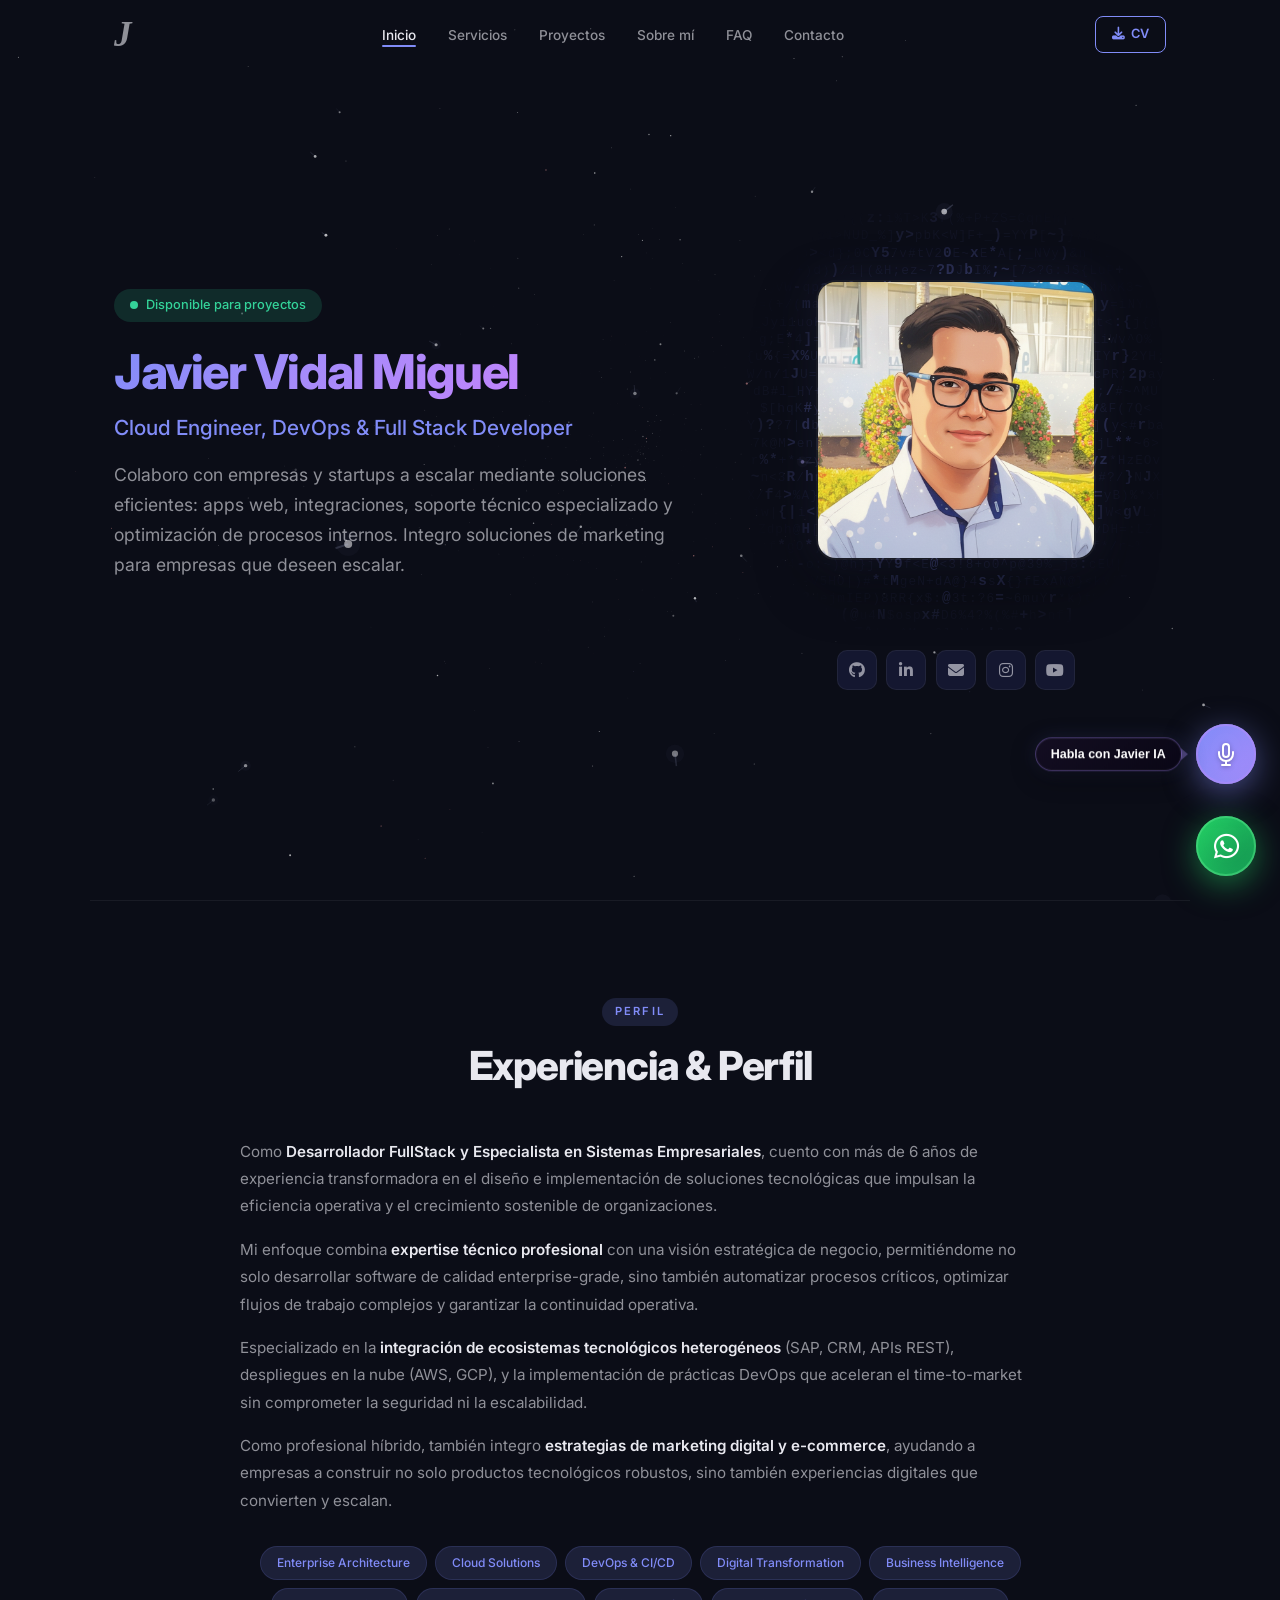
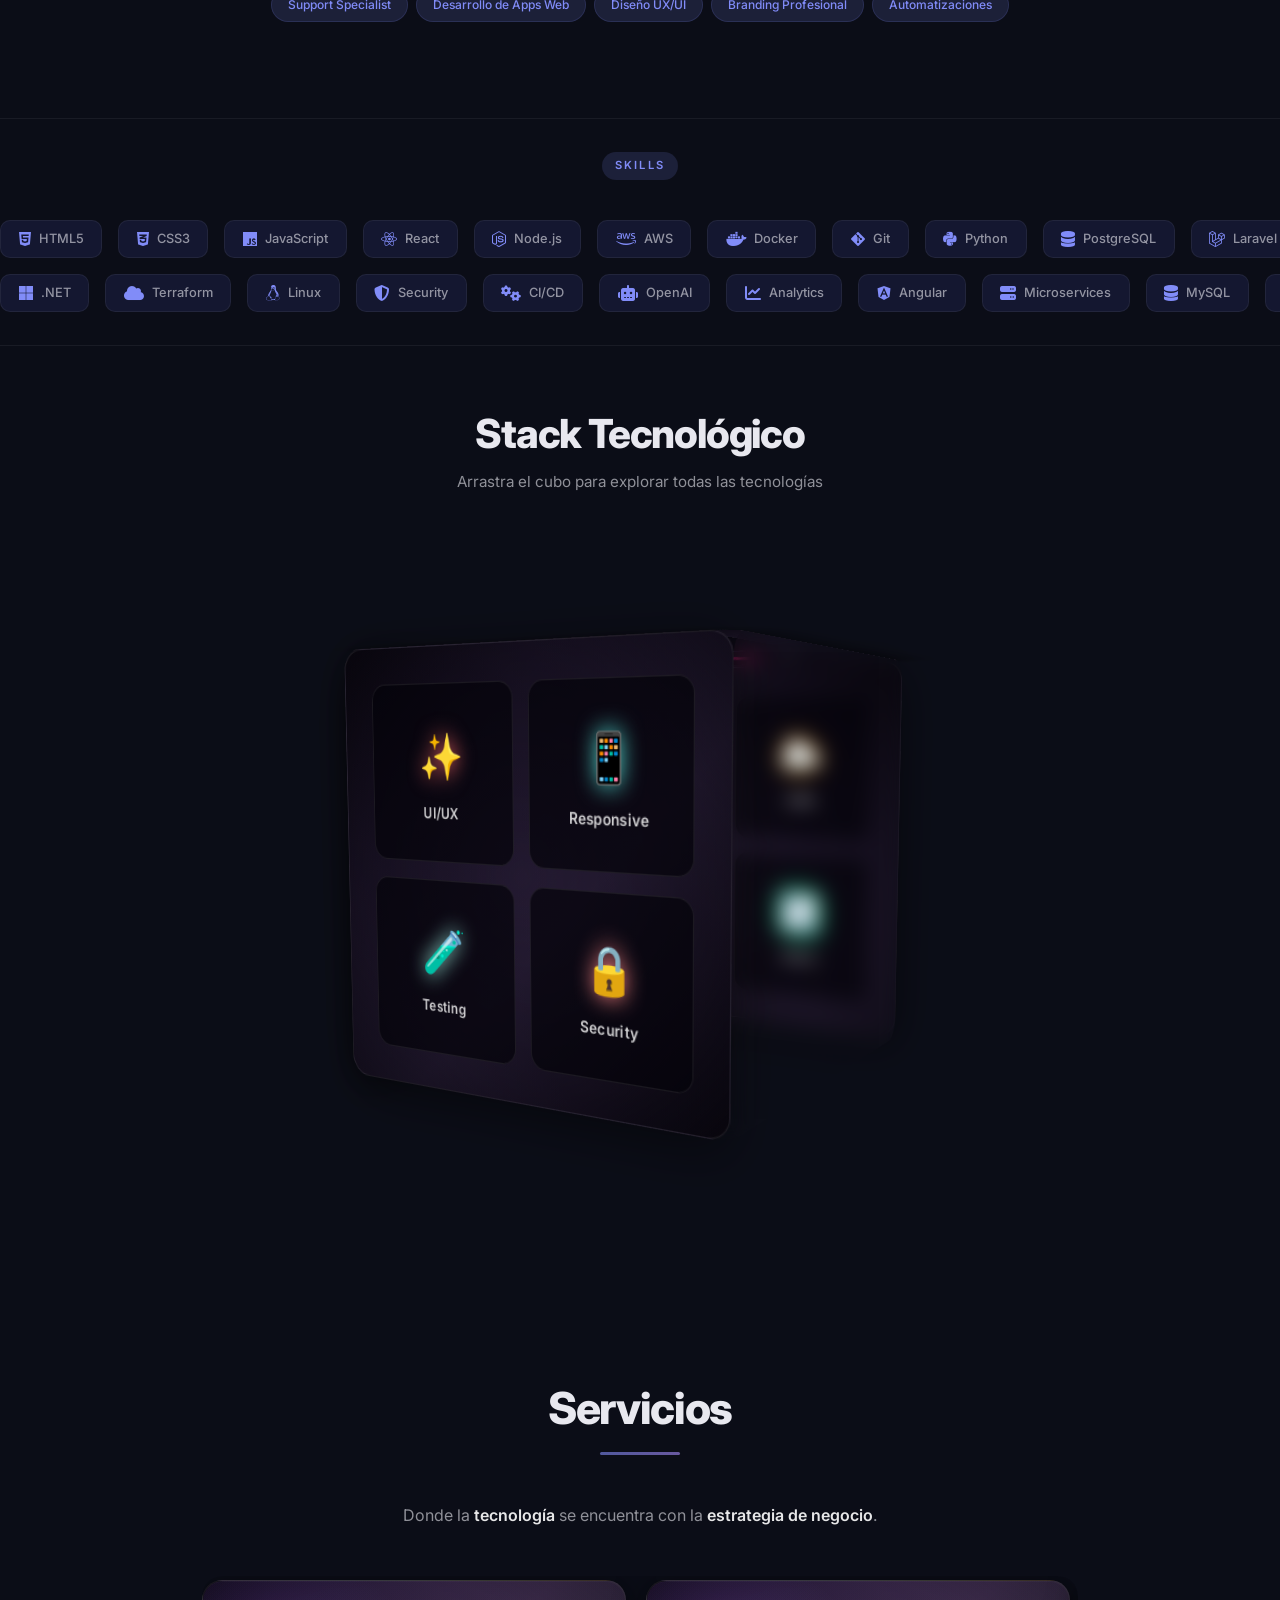
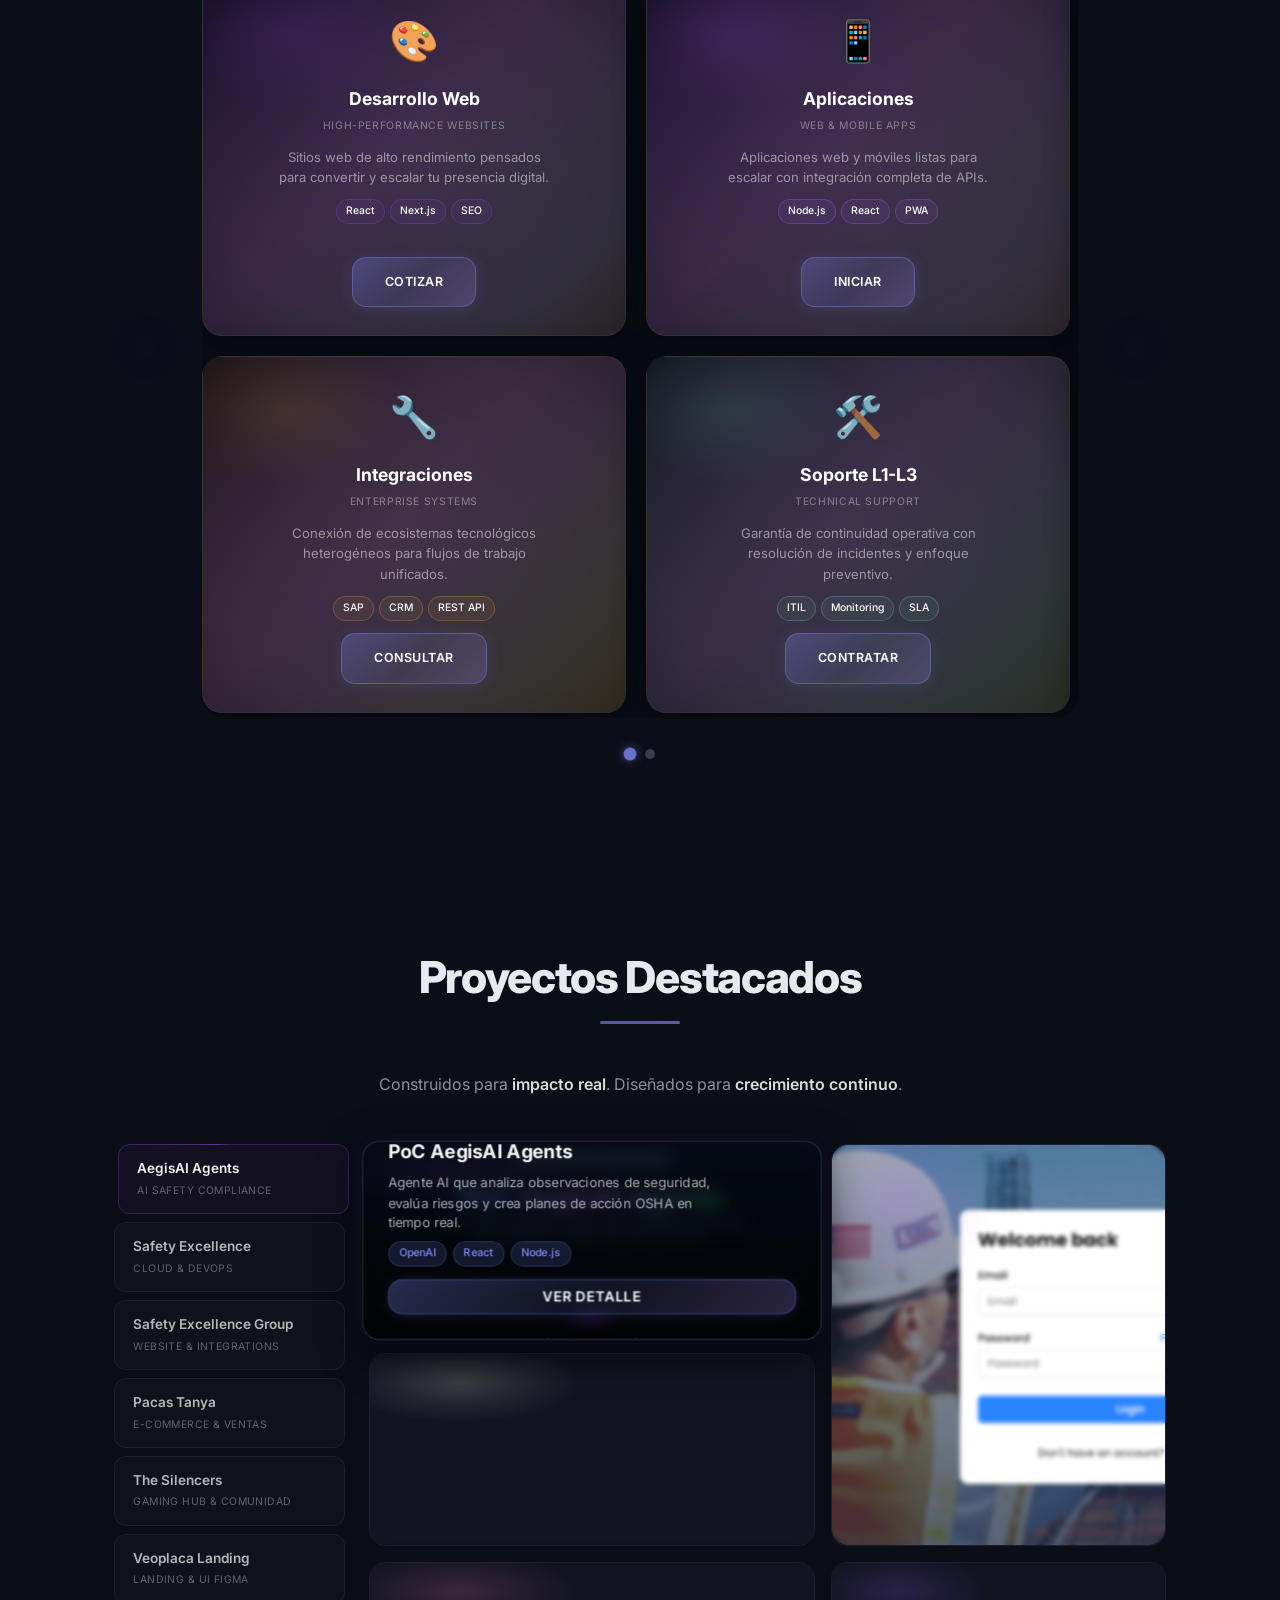
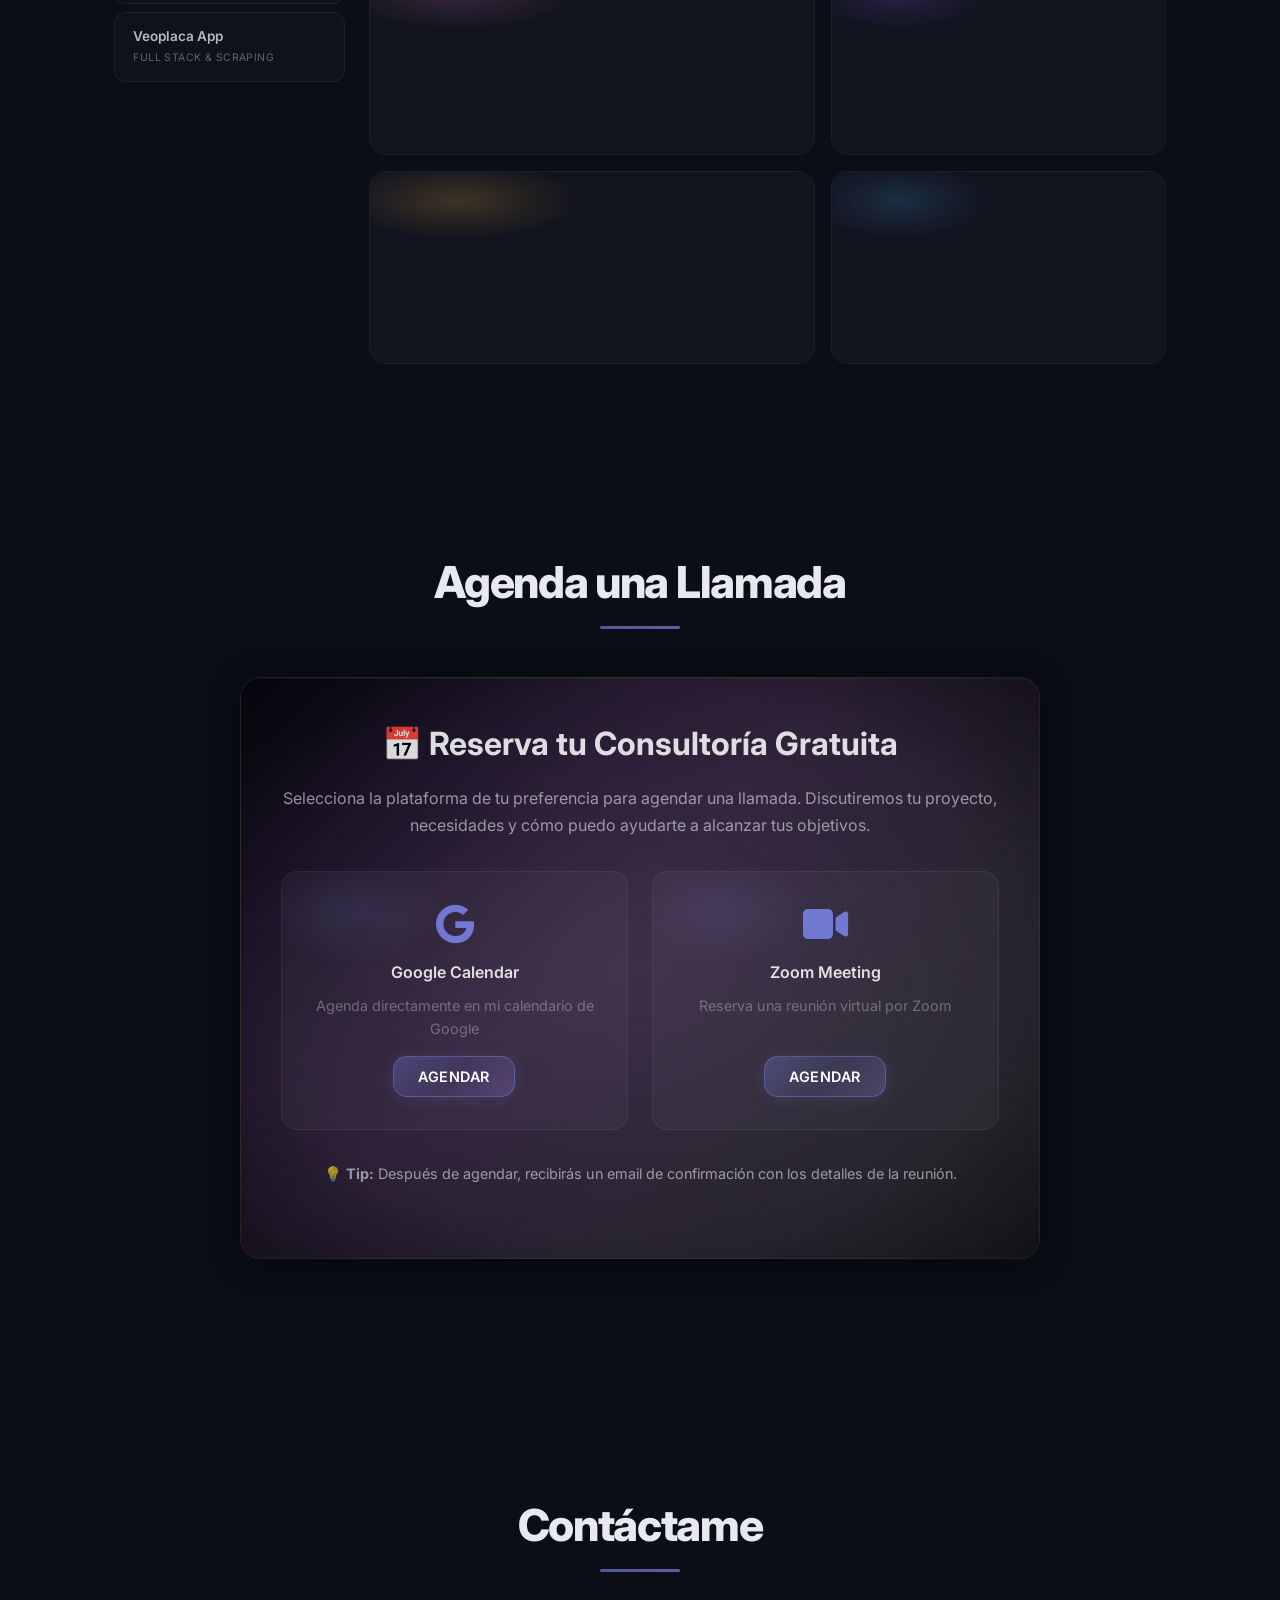
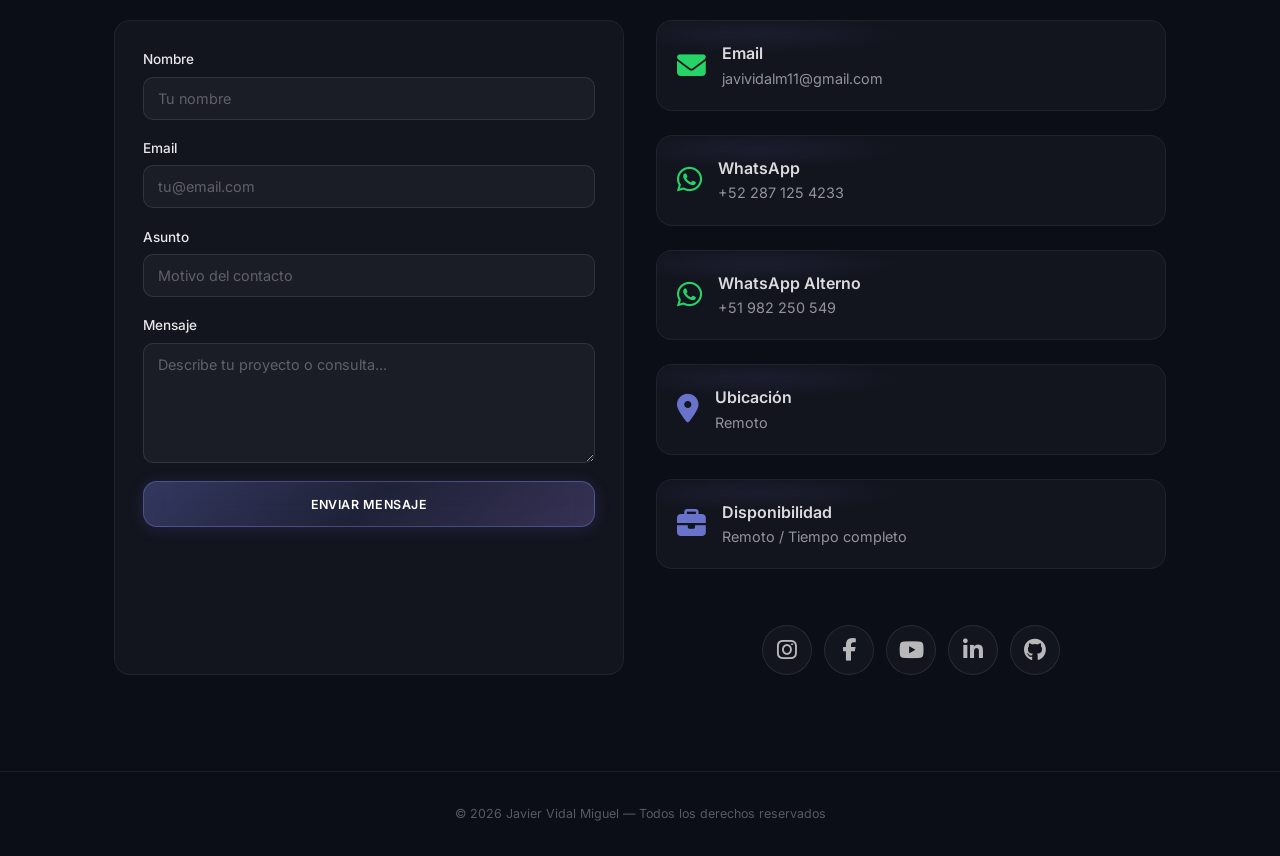
==== commit a9ba98ca: "Quitar bloque de stats del hero (6 anos / 50 proyectos / 99% satisfaccion) Co-Authored-By: Claude Op" ====
--- a/index.html
+++ b/index.html
@@ -211,20 +211,6 @@
                 </div>
             </div>
 
-            <div class="hero-stats reveal" data-delay="6">
-                <div class="hero-stat" data-value="6" data-suffix="+">
-                    <div class="hero-stat-value"></div>
-                    <span class="hero-stat-label">Años experiencia</span>
-                </div>
-                <div class="hero-stat" data-value="50" data-suffix="+">
-                    <div class="hero-stat-value"></div>
-                    <span class="hero-stat-label">Proyectos</span>
-                </div>
-                <div class="hero-stat" data-value="99" data-suffix="%">
-                    <div class="hero-stat-value"></div>
-                    <span class="hero-stat-label">Satisfacción</span>
-                </div>
-            </div>
         </section>
 
         <!-- PERFIL / EXPERIENCIA -->
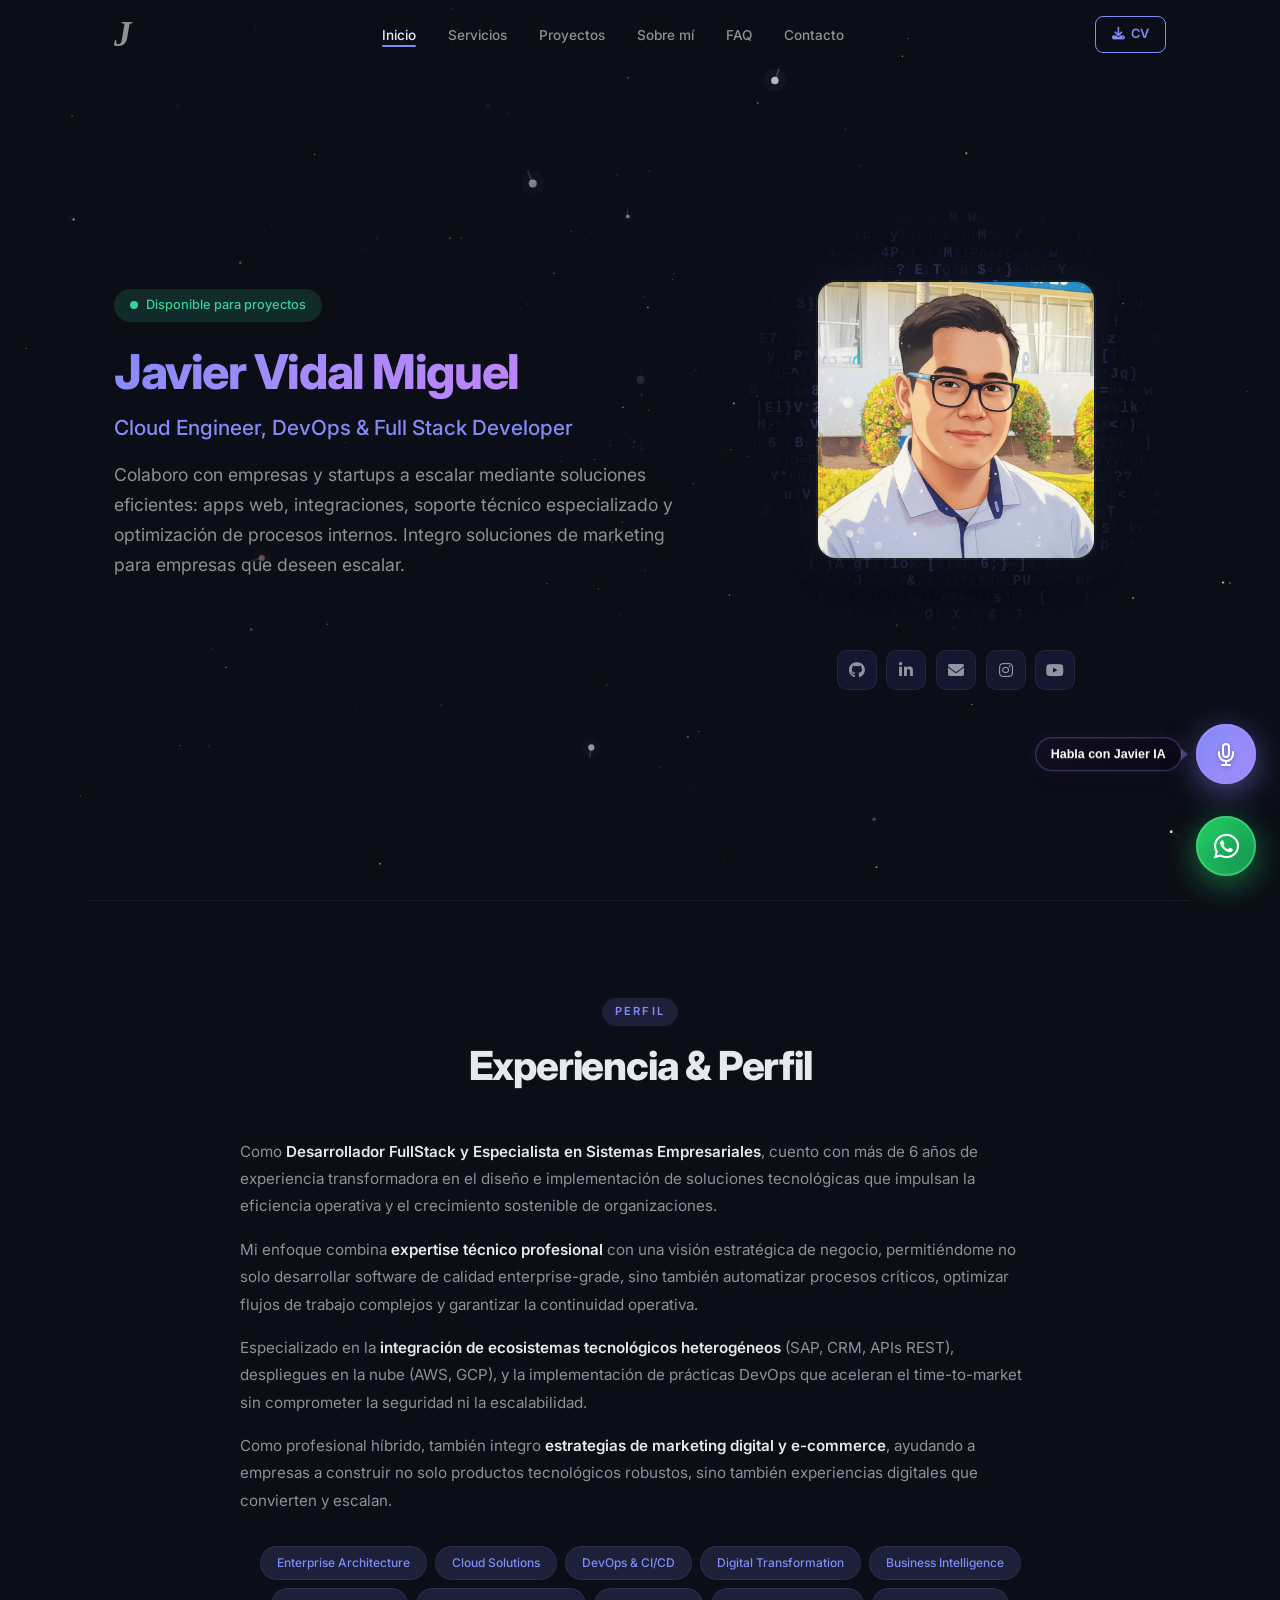
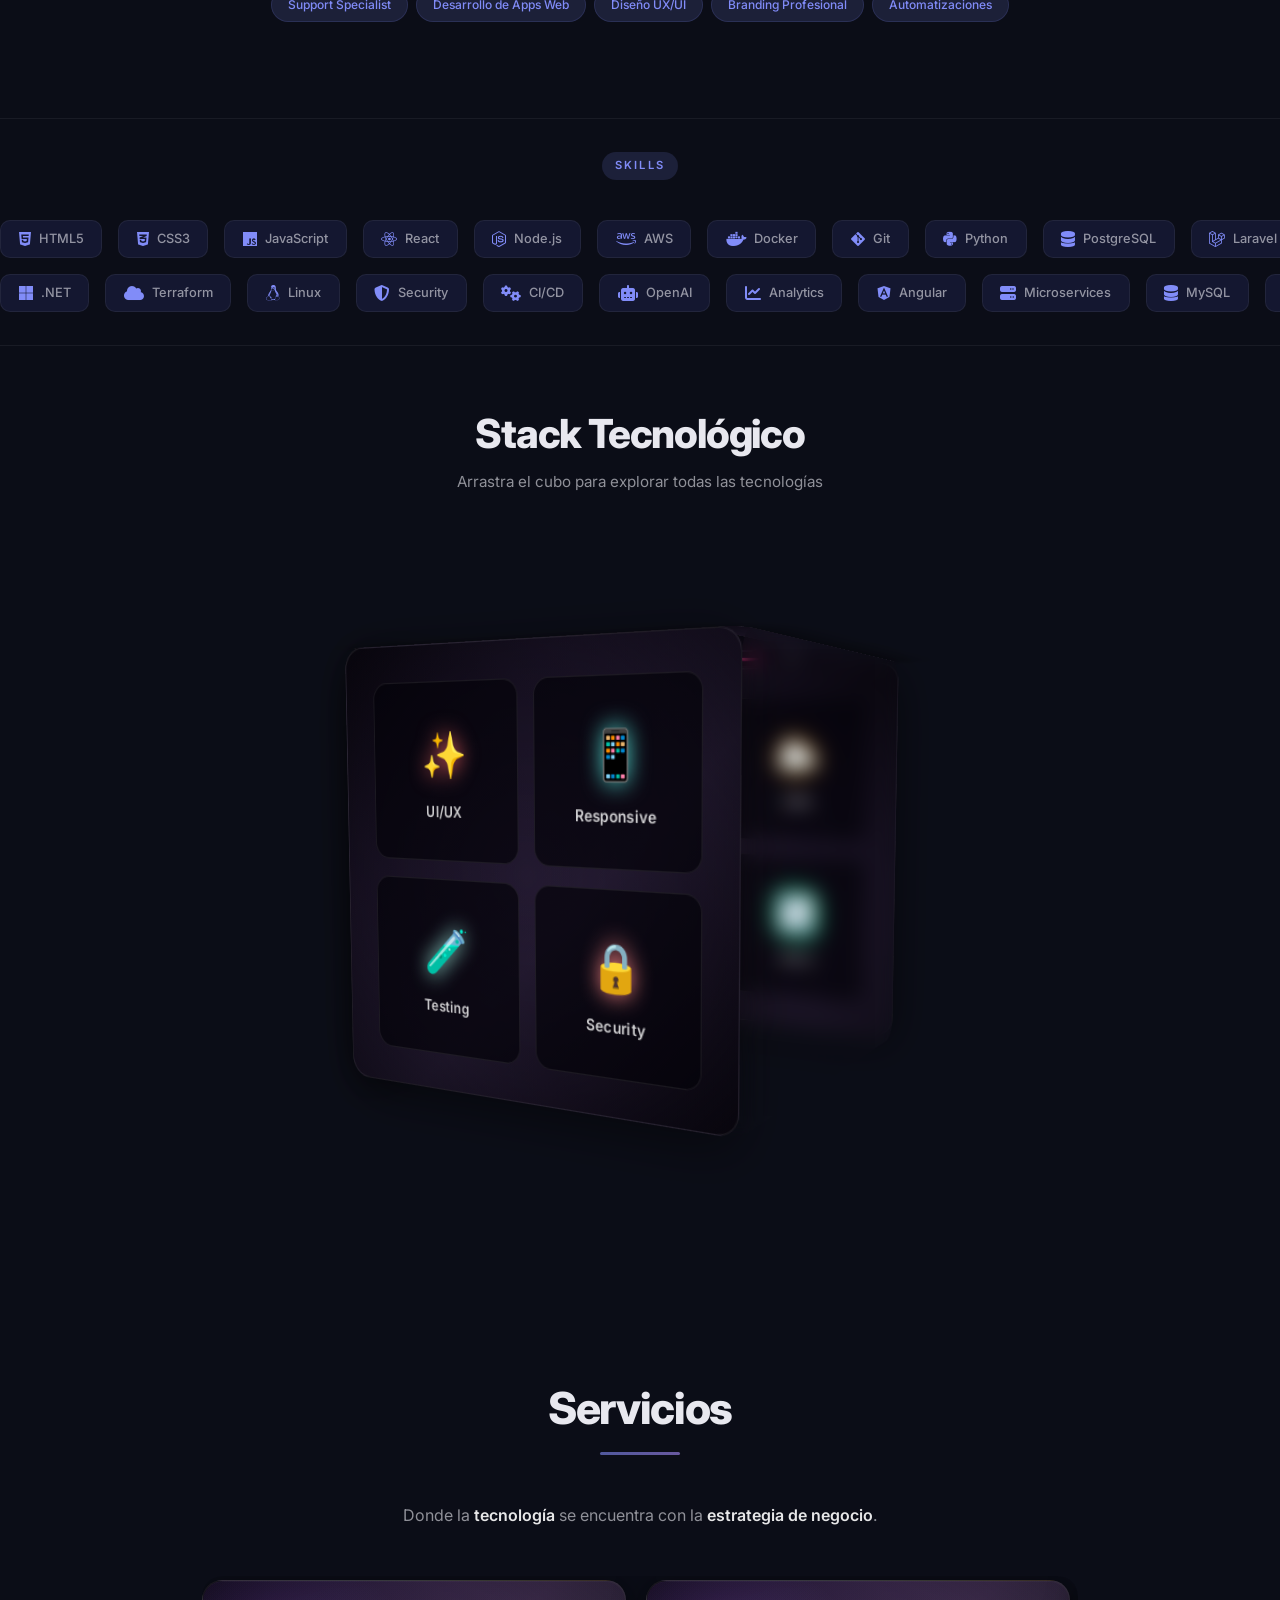
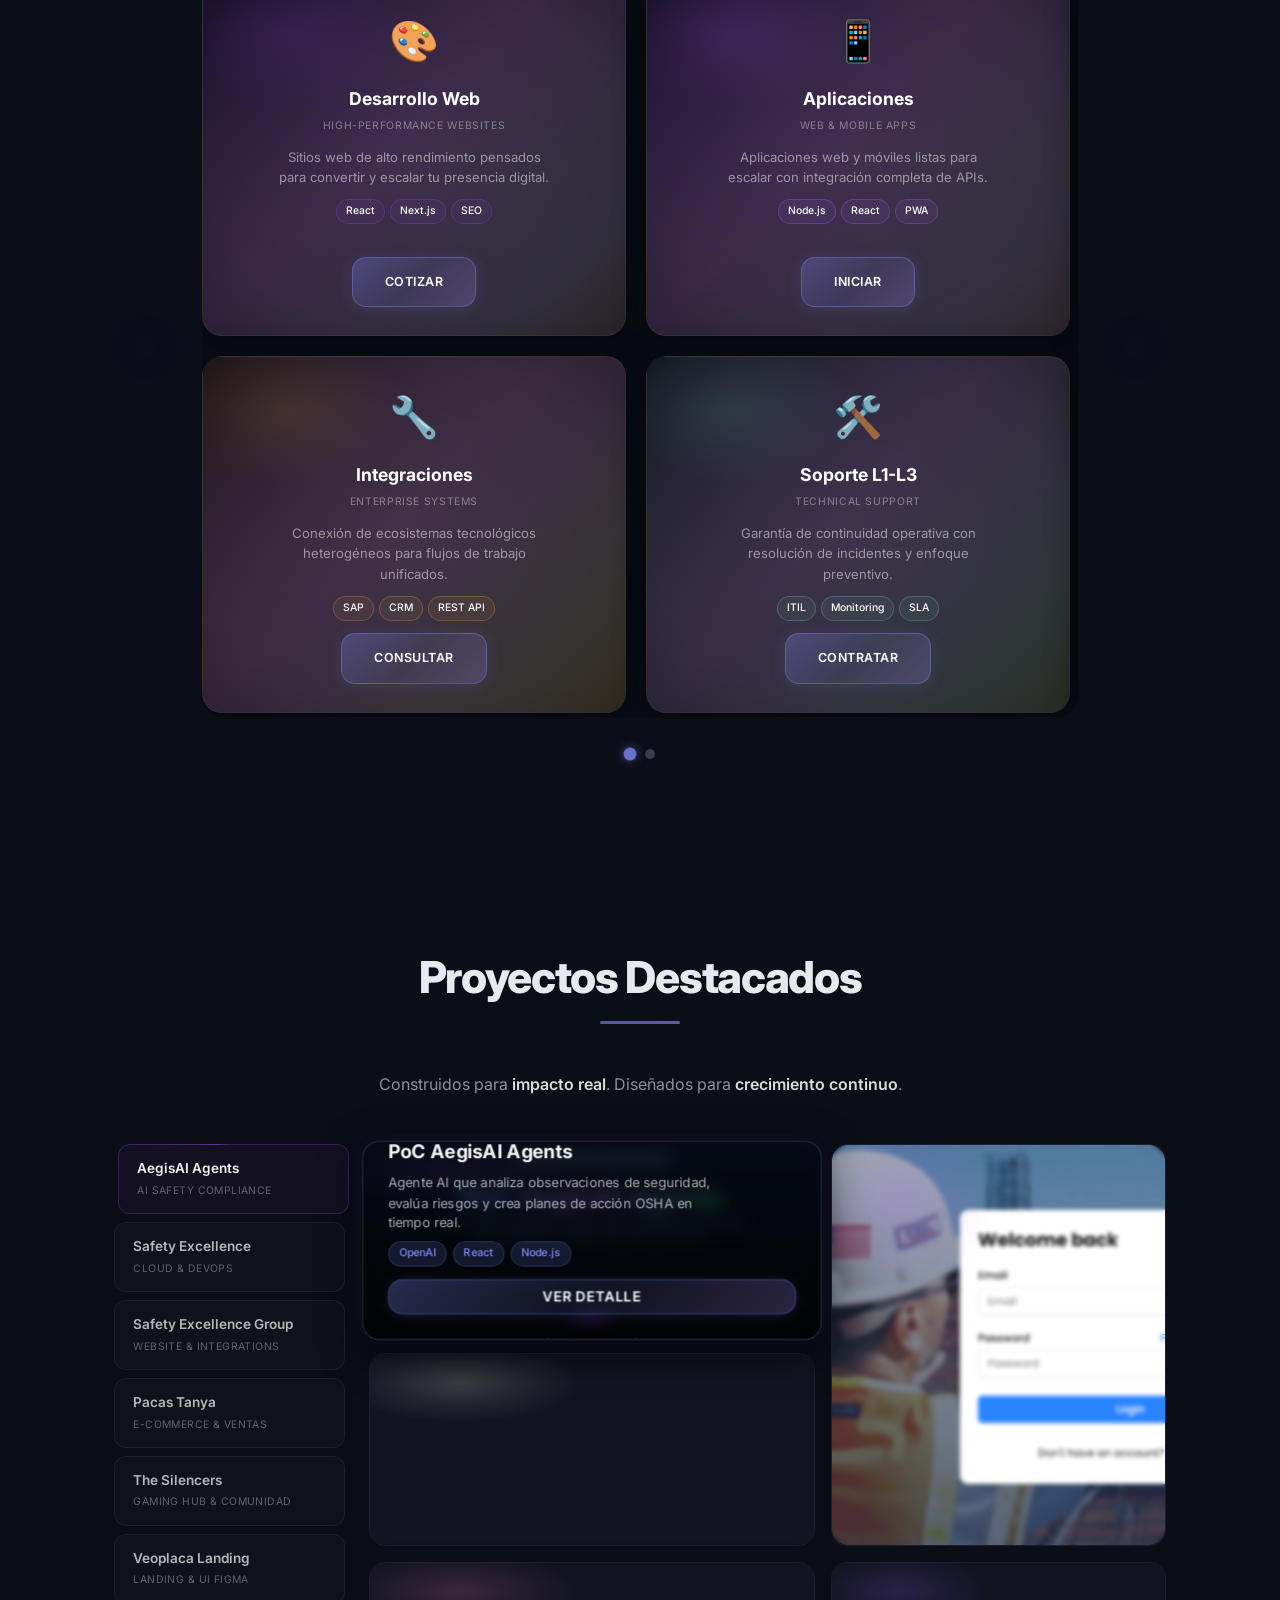
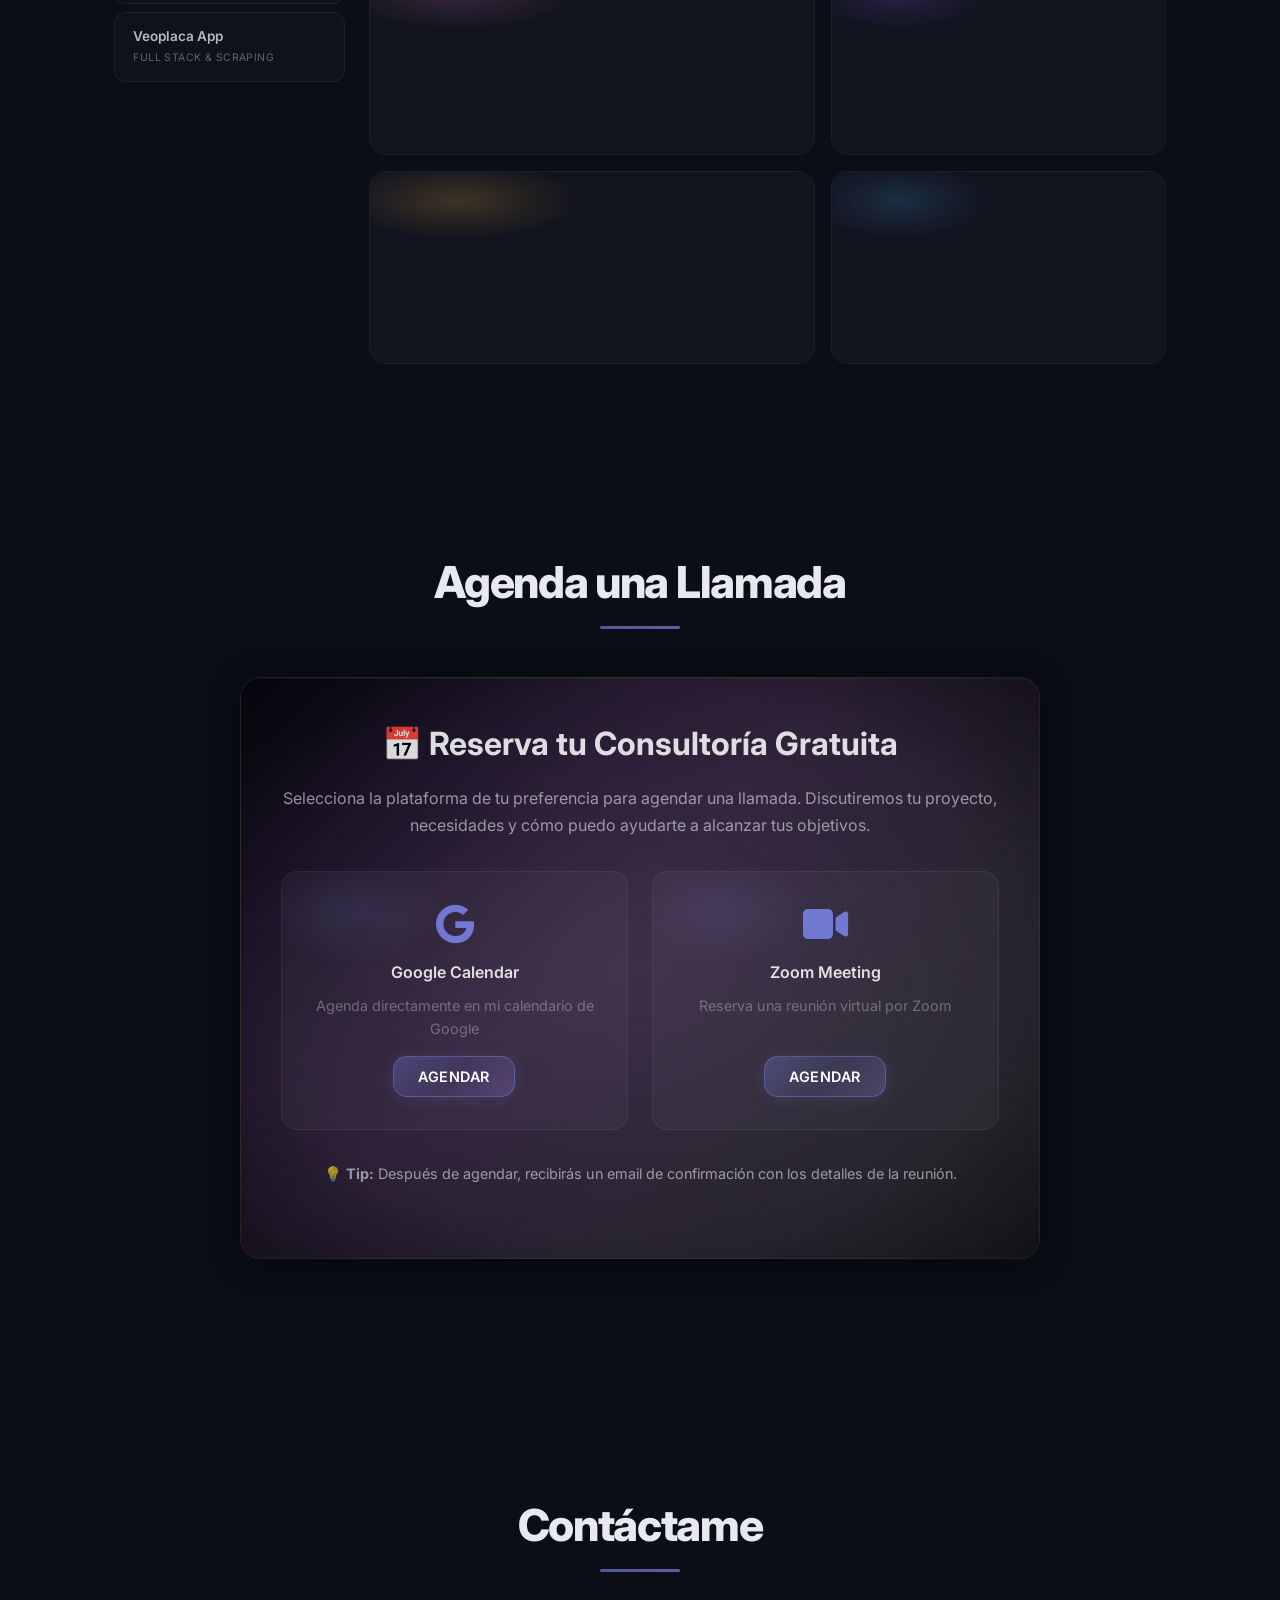
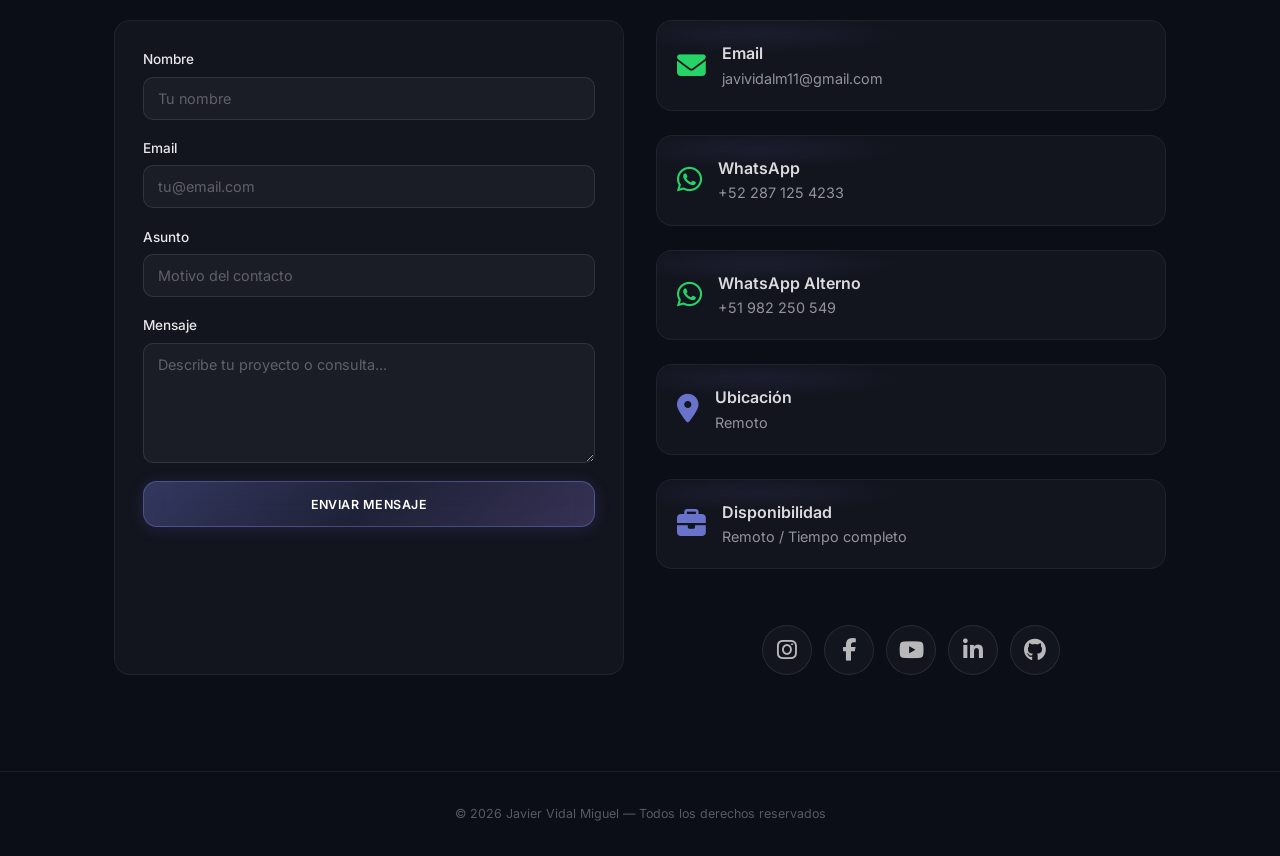
==== commit 19c14754: "Migrar de Netlify a Cloudflare Pages con nueva URL javividalm.pages.dev Motivo: Netlify se quedo sin" ====
--- a/index.html
+++ b/index.html
@@ -13,11 +13,11 @@
     <meta name="color-scheme" content="dark">
 
     <meta property="og:type" content="website">
-    <meta property="og:url" content="https://javi-vidalm.netlify.app/">
+    <meta property="og:url" content="https://javividalm.pages.dev/">
     <meta property="og:title" content="Javier Vidal Miguel — Cloud Engineer, DevOps & Full Stack Developer">
     <meta property="og:description" content="Cloud Engineer, DevOps y Full Stack Developer. Agentes AI, despliegues en AWS, e-commerce, web scraping y plataformas web con impacto real. 100% remoto.">
-    <meta property="og:image" content="https://javi-vidalm.netlify.app/img/perfil.png">
-    <meta property="og:image:secure_url" content="https://javi-vidalm.netlify.app/img/perfil.png">
+    <meta property="og:image" content="https://javividalm.pages.dev/img/perfil.png">
+    <meta property="og:image:secure_url" content="https://javividalm.pages.dev/img/perfil.png">
     <meta property="og:image:type" content="image/png">
     <meta property="og:image:width" content="1200">
     <meta property="og:image:height" content="630">
@@ -34,16 +34,16 @@
     <meta name="twitter:card" content="summary_large_image">
     <meta name="twitter:title" content="Javier Vidal Miguel — Cloud Engineer, DevOps & Full Stack Developer">
     <meta name="twitter:description" content="Agentes AI, despliegues en AWS, e-commerce y plataformas web con impacto real. 100% remoto.">
-    <meta name="twitter:image" content="https://javi-vidalm.netlify.app/img/perfil.png">
+    <meta name="twitter:image" content="https://javividalm.pages.dev/img/perfil.png">
     <meta name="twitter:image:alt" content="Portafolio de Javier Vidal Miguel">
     <meta name="twitter:creator" content="@javimxoficial">
     <meta name="twitter:site" content="@javimxoficial">
 
     <link rel="icon" type="image/png" href="./img/logo.png">
     <link rel="apple-touch-icon" href="./img/logo.png">
-    <link rel="canonical" href="https://javi-vidalm.netlify.app/">
-    <link rel="alternate" hreflang="es" href="https://javi-vidalm.netlify.app/">
-    <link rel="alternate" hreflang="x-default" href="https://javi-vidalm.netlify.app/">
+    <link rel="canonical" href="https://javividalm.pages.dev/">
+    <link rel="alternate" hreflang="es" href="https://javividalm.pages.dev/">
+    <link rel="alternate" hreflang="x-default" href="https://javividalm.pages.dev/">
     <link rel="sitemap" type="application/xml" href="/sitemap.xml">
 
     <link rel="preconnect" href="https://fonts.googleapis.com">
@@ -60,7 +60,7 @@
       "@graph": [
         {
           "@type": "Person",
-          "@id": "https://javi-vidalm.netlify.app/#javier",
+          "@id": "https://javividalm.pages.dev/#javier",
           "name": "Javier Vidal Miguel",
           "alternateName": [
             "Javier Vidal",
@@ -74,8 +74,8 @@
             "javimxoficial",
             "Javi Oficial"
           ],
-          "url": "https://javi-vidalm.netlify.app/",
-          "image": "https://javi-vidalm.netlify.app/img/perfil.png",
+          "url": "https://javividalm.pages.dev/",
+          "image": "https://javividalm.pages.dev/img/perfil.png",
           "jobTitle": "Cloud Engineer, DevOps & Full Stack Developer",
           "description": "Cloud Engineer, DevOps y Full Stack Developer especializado en AWS, agentes AI, web scraping y plataformas web a medida. 100% remoto.",
           "email": "mailto:javividalm11@gmail.com",
@@ -97,14 +97,14 @@
         },
         {
           "@type": "ProfessionalService",
-          "@id": "https://javi-vidalm.netlify.app/#service",
+          "@id": "https://javividalm.pages.dev/#service",
           "name": "Javier Vidal — Cloud Engineer & Full Stack Services",
-          "image": "https://javi-vidalm.netlify.app/img/perfil.png",
-          "url": "https://javi-vidalm.netlify.app/",
+          "image": "https://javividalm.pages.dev/img/perfil.png",
+          "url": "https://javividalm.pages.dev/",
           "telephone": "+52-287-125-4233",
           "priceRange": "$$",
           "areaServed": { "@type": "Place", "name": "Worldwide / 100% Remote" },
-          "provider": { "@id": "https://javi-vidalm.netlify.app/#javier" },
+          "provider": { "@id": "https://javividalm.pages.dev/#javier" },
           "serviceType": ["Desarrollo Web", "Cloud Engineering", "DevOps", "Aplicaciones Web & Mobile", "Integraciones Empresariales", "Automatización & IA", "Soporte L1-L3", "Seguridad"],
           "hasOfferCatalog": {
             "@type": "OfferCatalog",
@@ -123,13 +123,13 @@
         },
         {
           "@type": "WebSite",
-          "@id": "https://javi-vidalm.netlify.app/#website",
-          "url": "https://javi-vidalm.netlify.app/",
+          "@id": "https://javividalm.pages.dev/#website",
+          "url": "https://javividalm.pages.dev/",
           "name": "Javier Vidal — Portafolio",
           "inLanguage": "es",
-          "publisher": { "@id": "https://javi-vidalm.netlify.app/#javier" },
+          "publisher": { "@id": "https://javividalm.pages.dev/#javier" },
           "hasPart": {
-            "@id": "https://javi-vidalm.netlify.app/sobre-mi.html#faq"
+            "@id": "https://javividalm.pages.dev/sobre-mi.html#faq"
           }
         }
       ]
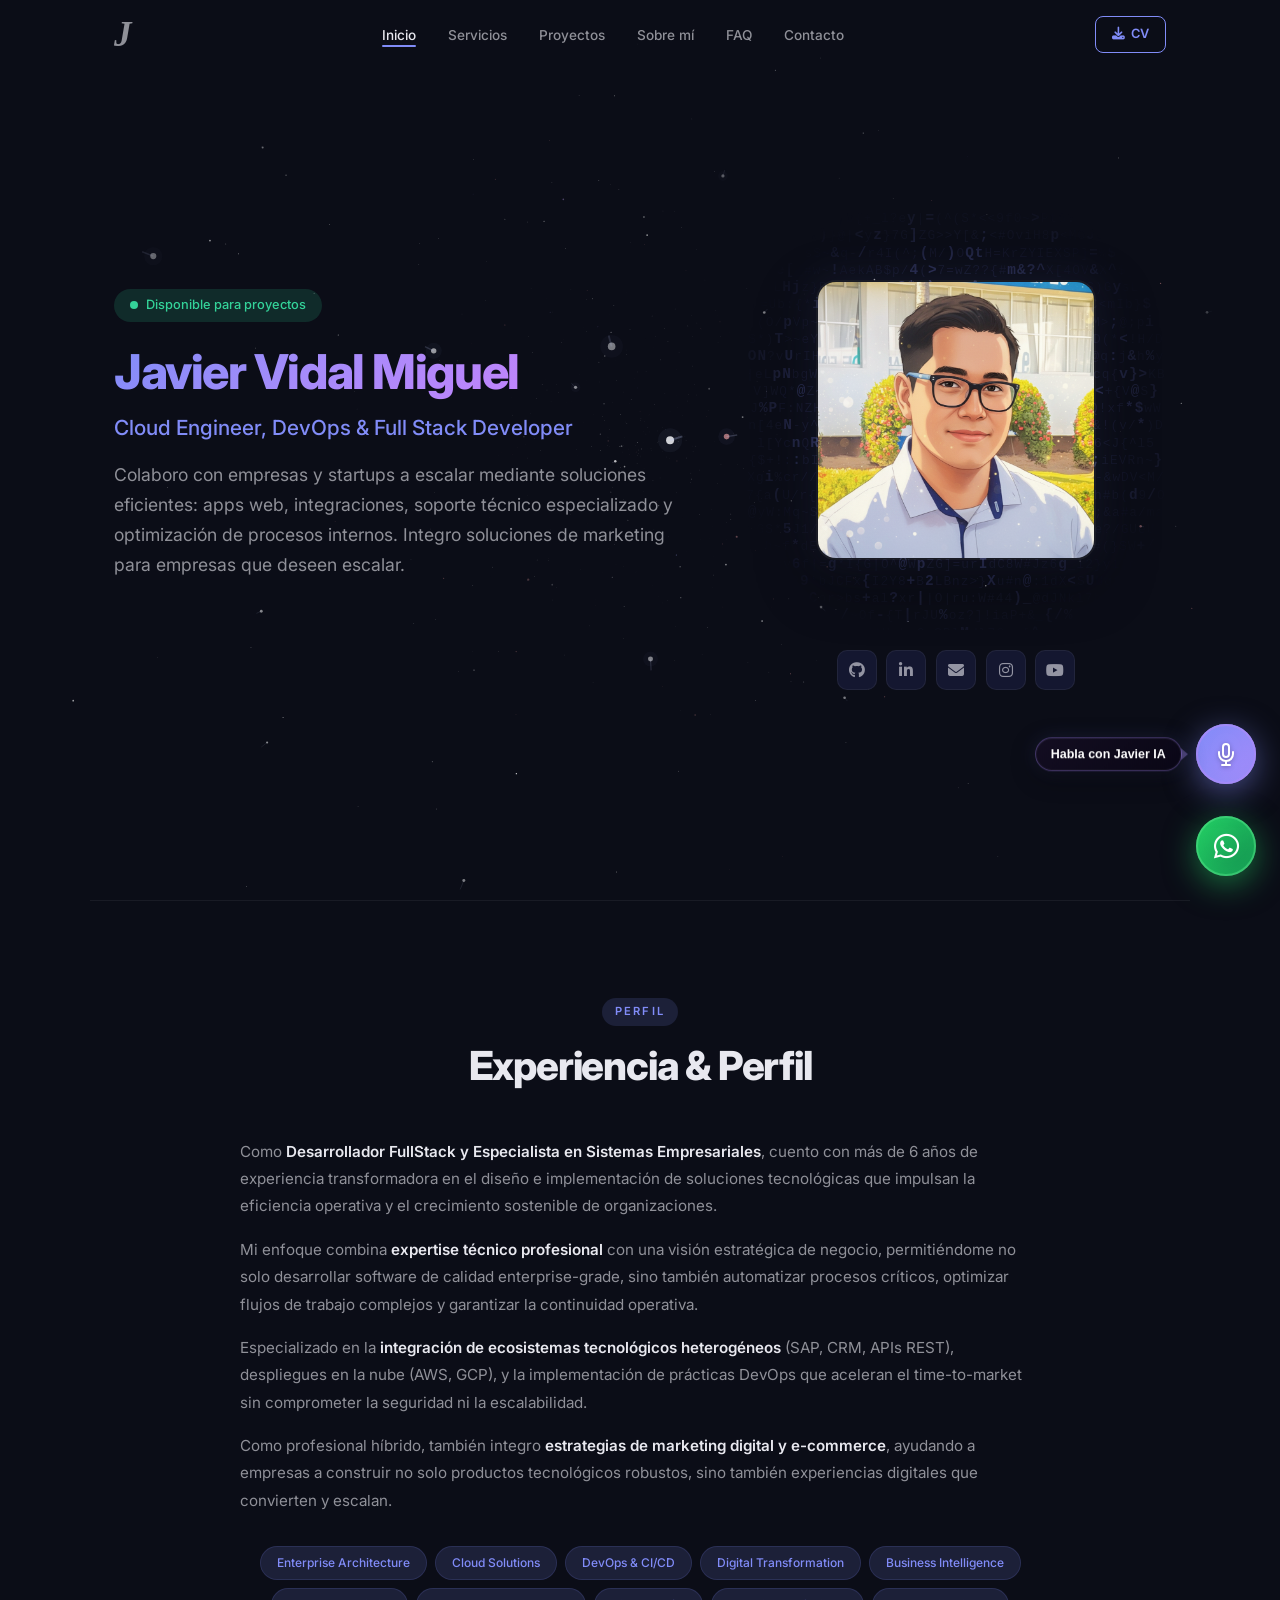
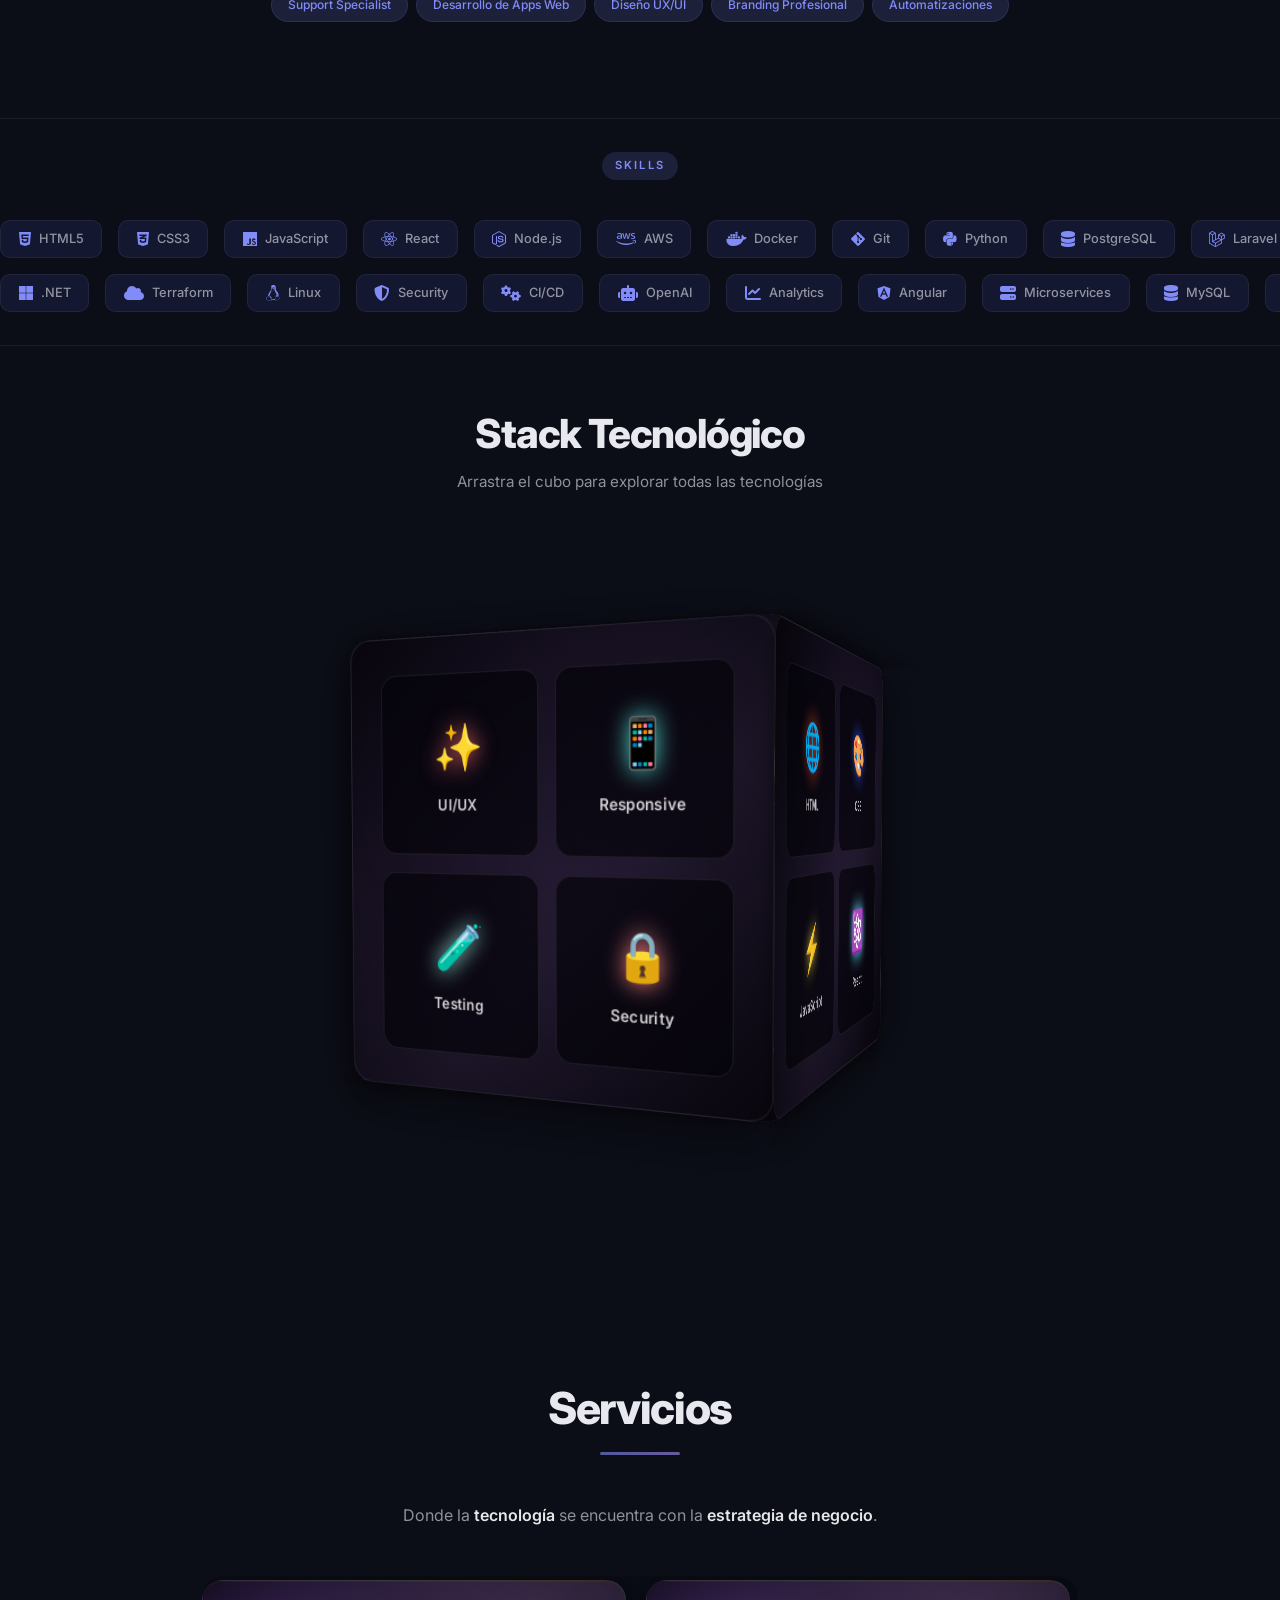
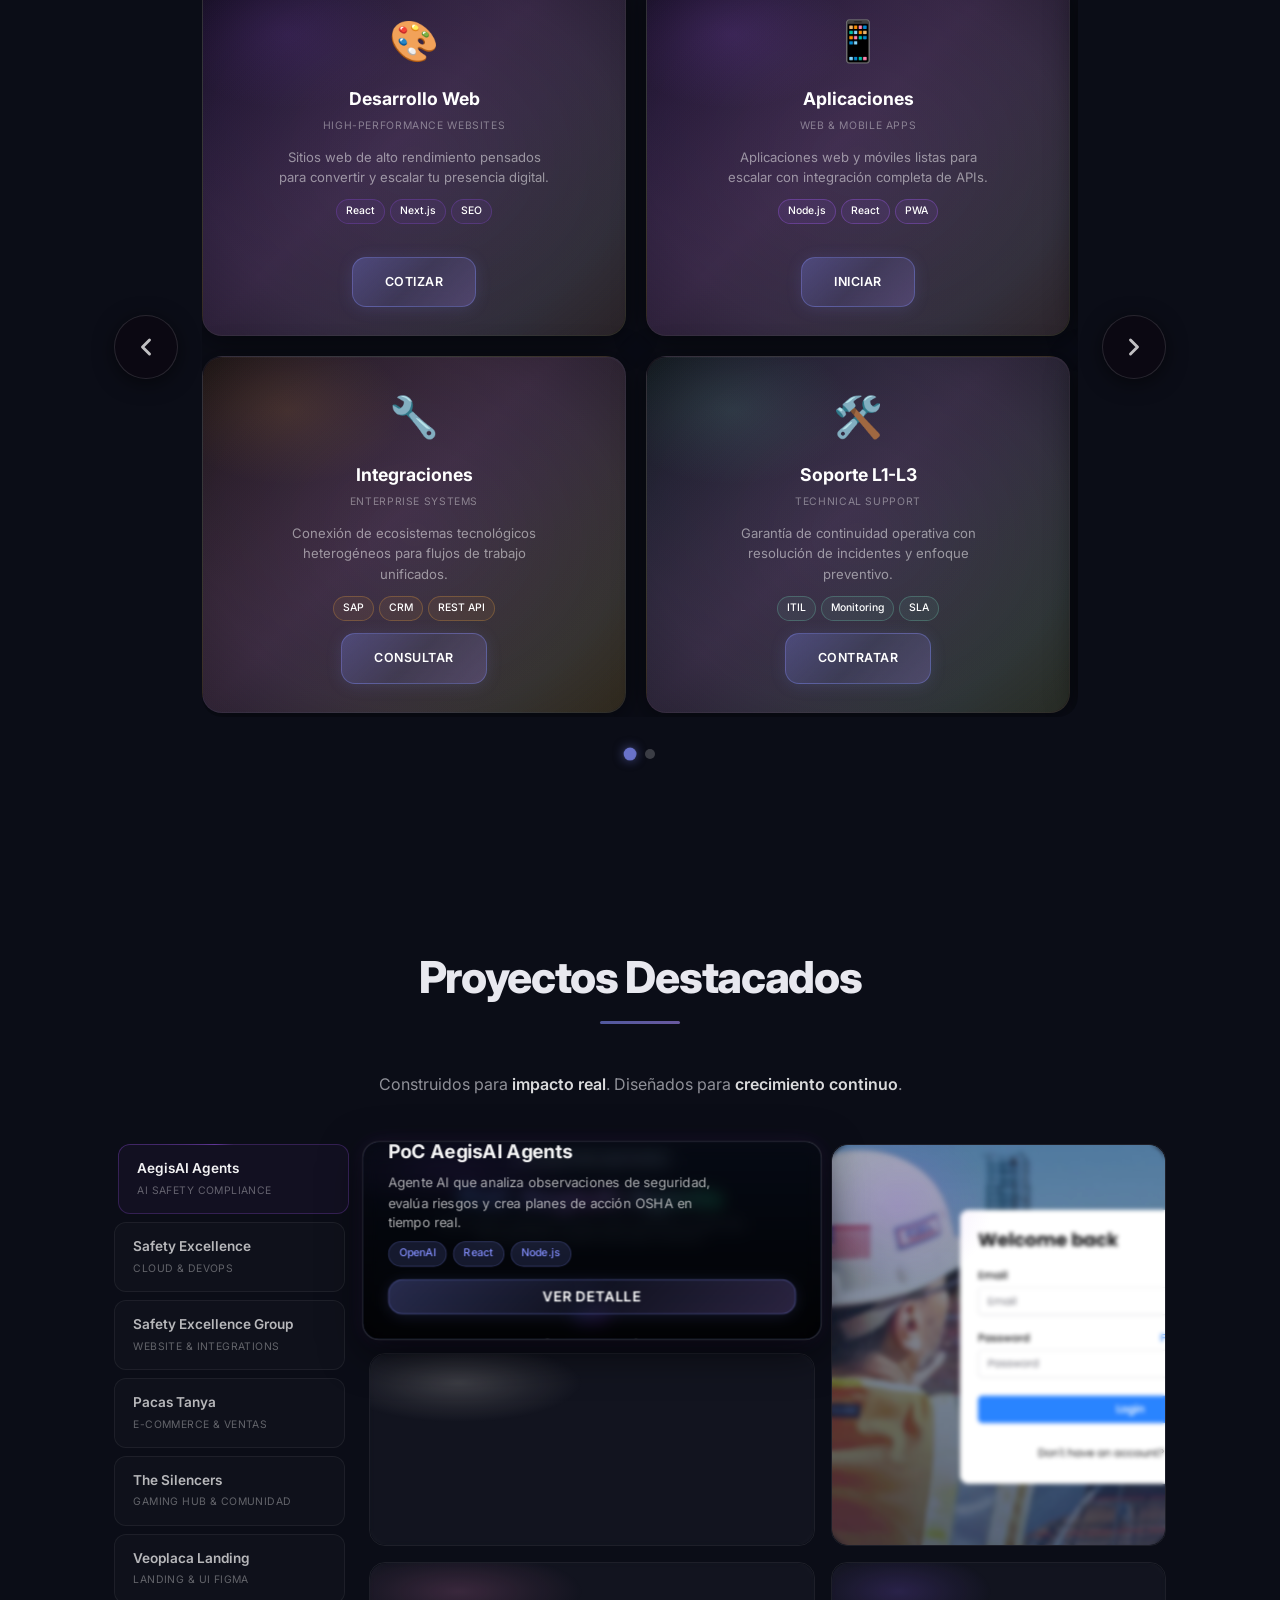
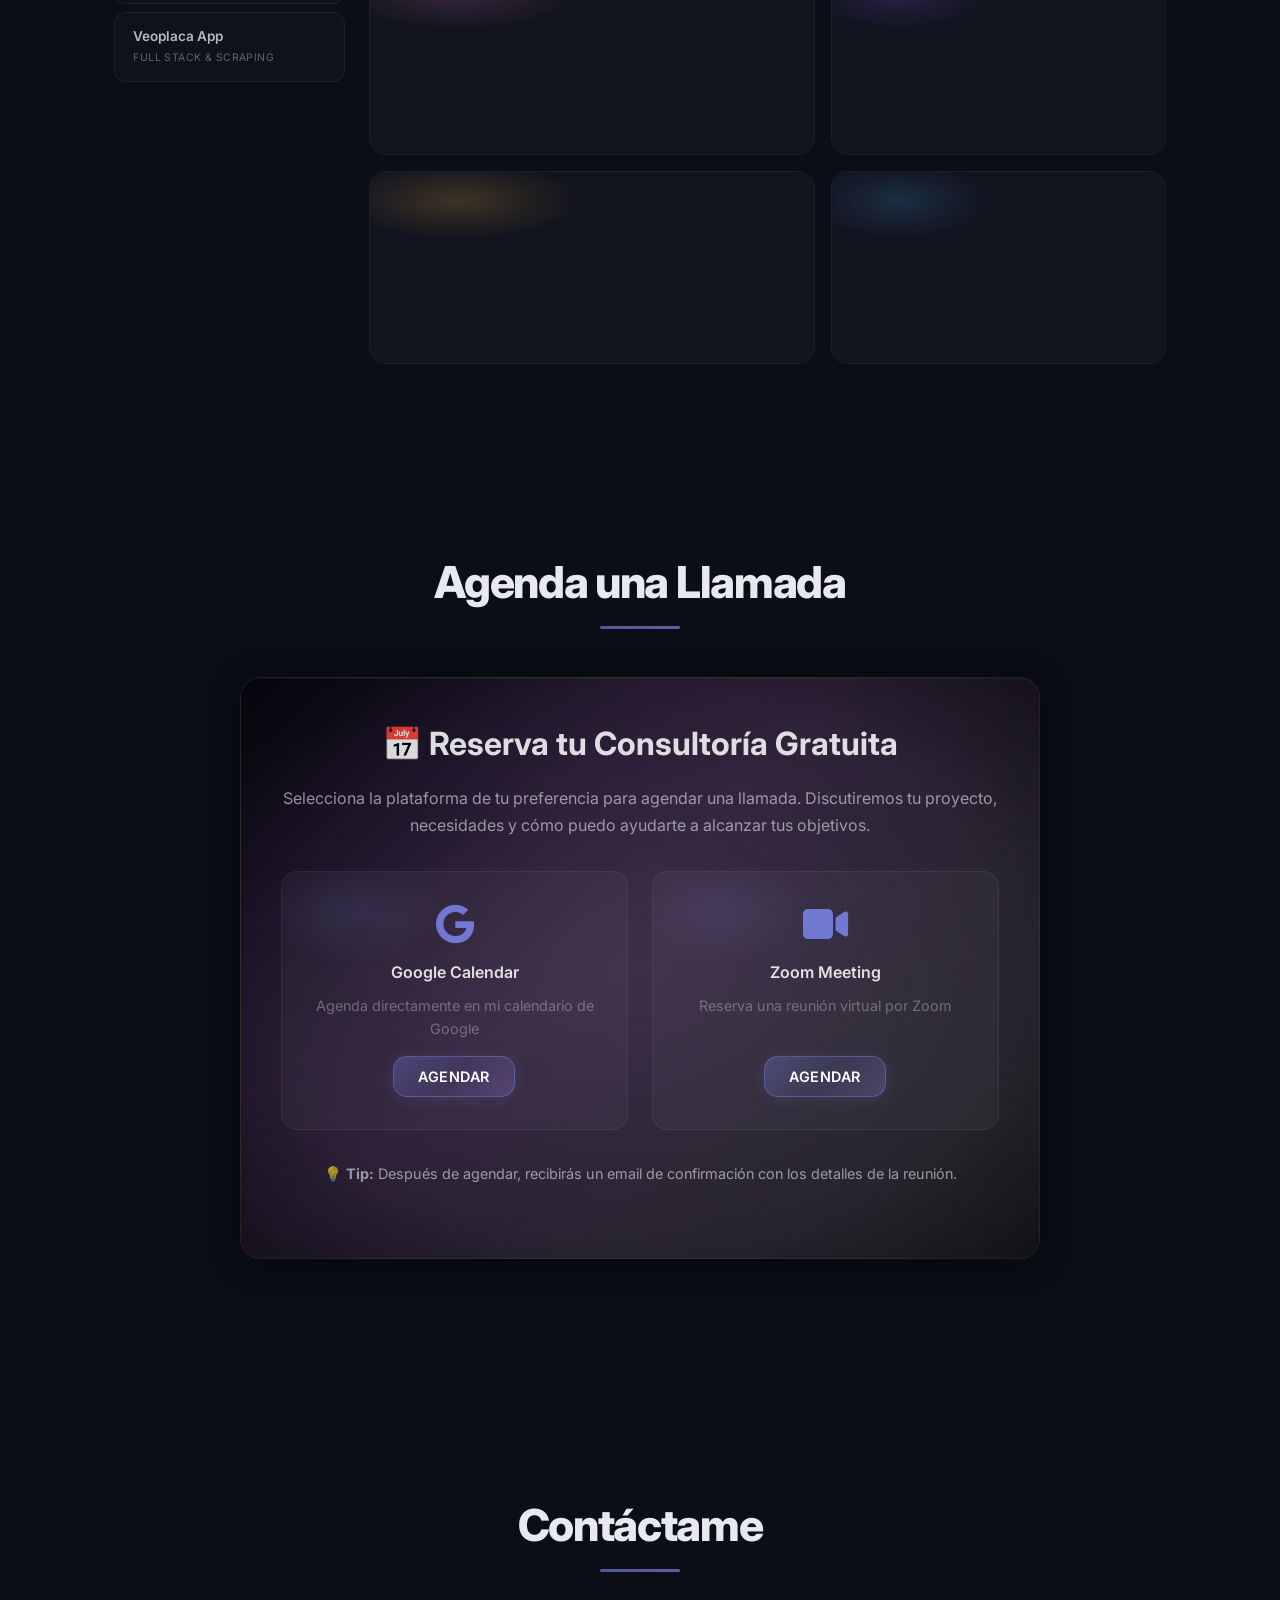
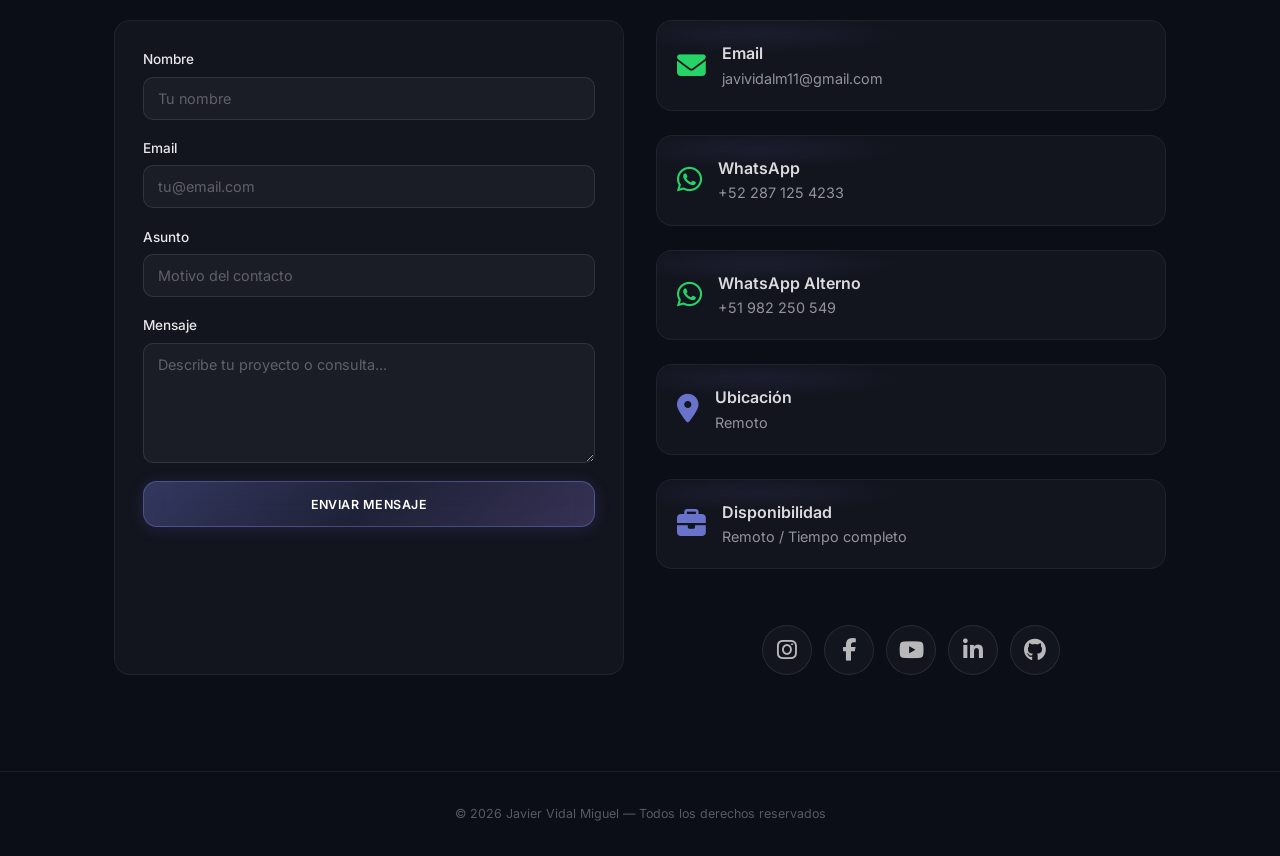
==== commit 2971b876: "Agregar meta tag de verificacion de Google Search Console para dominio Cloudflare Verificacion para " ====
--- a/index.html
+++ b/index.html
@@ -3,6 +3,7 @@
 <head>
     <meta charset="UTF-8">
     <meta name="viewport" content="width=device-width, initial-scale=1.0">
+    <meta name="google-site-verification" content="XHzMHiZMGJFk0GPMAJakY2iaRw8MxQDnKn7XtTi6v4w">
     <title>Javier Vidal Miguel | Cloud Engineer, DevOps & Full Stack Developer — Remote</title>
     <meta name="description" content="Cloud Engineer, DevOps y Full Stack Developer. Construyo agentes AI, despliegues en AWS, e-commerce, web scraping y plataformas web a medida. 100% remoto.">
     <meta name="keywords" content="Javier Vidal, Javier Vidal Miguel, Javier VidalM, Javier Vidal M, Javi, javidev, javiervidalm, javiervidal, Javi Digital, javimxoficial, Javi Oficial, desarrollador web, desarrollador full stack, desarrollador remoto, crear pagina web, paginas web a medida, desarrollo web, desarrollo de aplicaciones web, soporte tecnico, soporte aplicaciones, soporte L1 L2 L3, Cloud Engineer, DevOps, Full Stack Developer, AWS, Docker, Kubernetes, Terraform, React, Next.js, Node.js, OpenAI, agentes AI, web scraping, freelance developer, remote developer, mexico, peru">
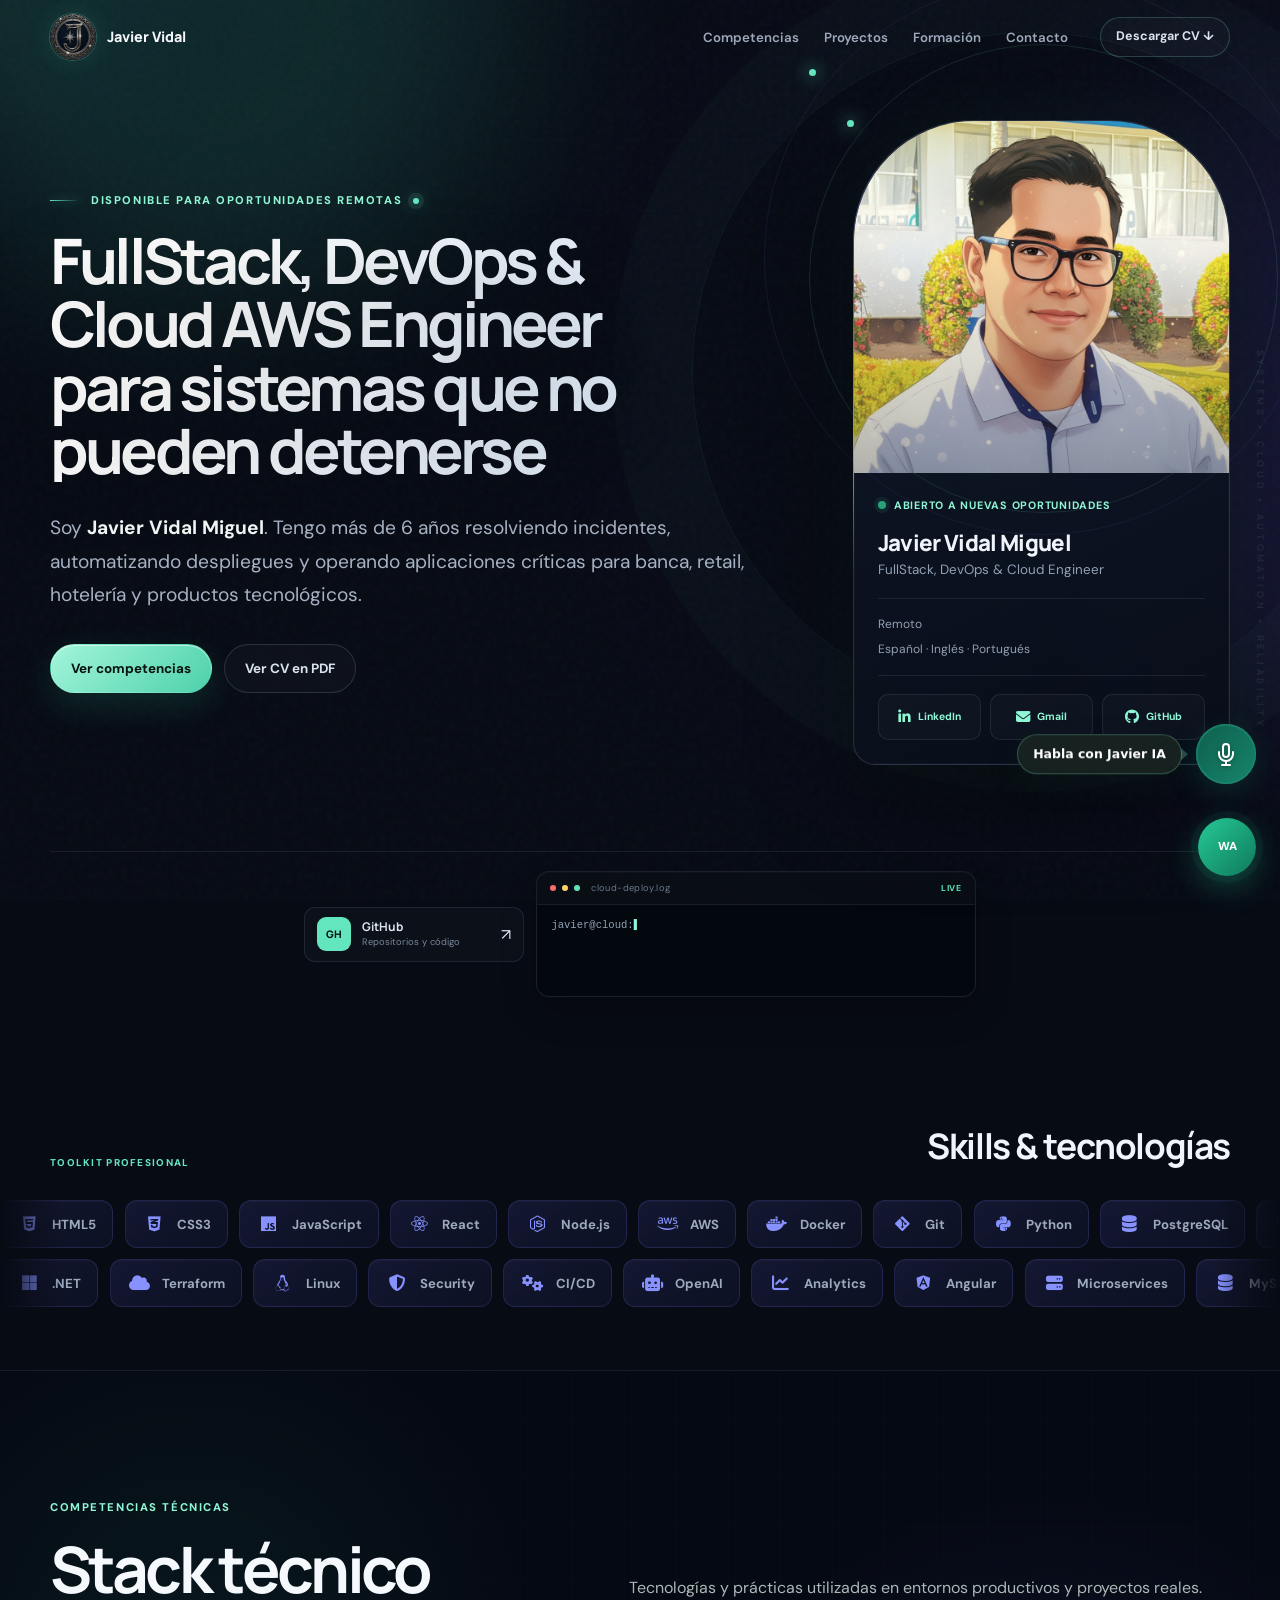
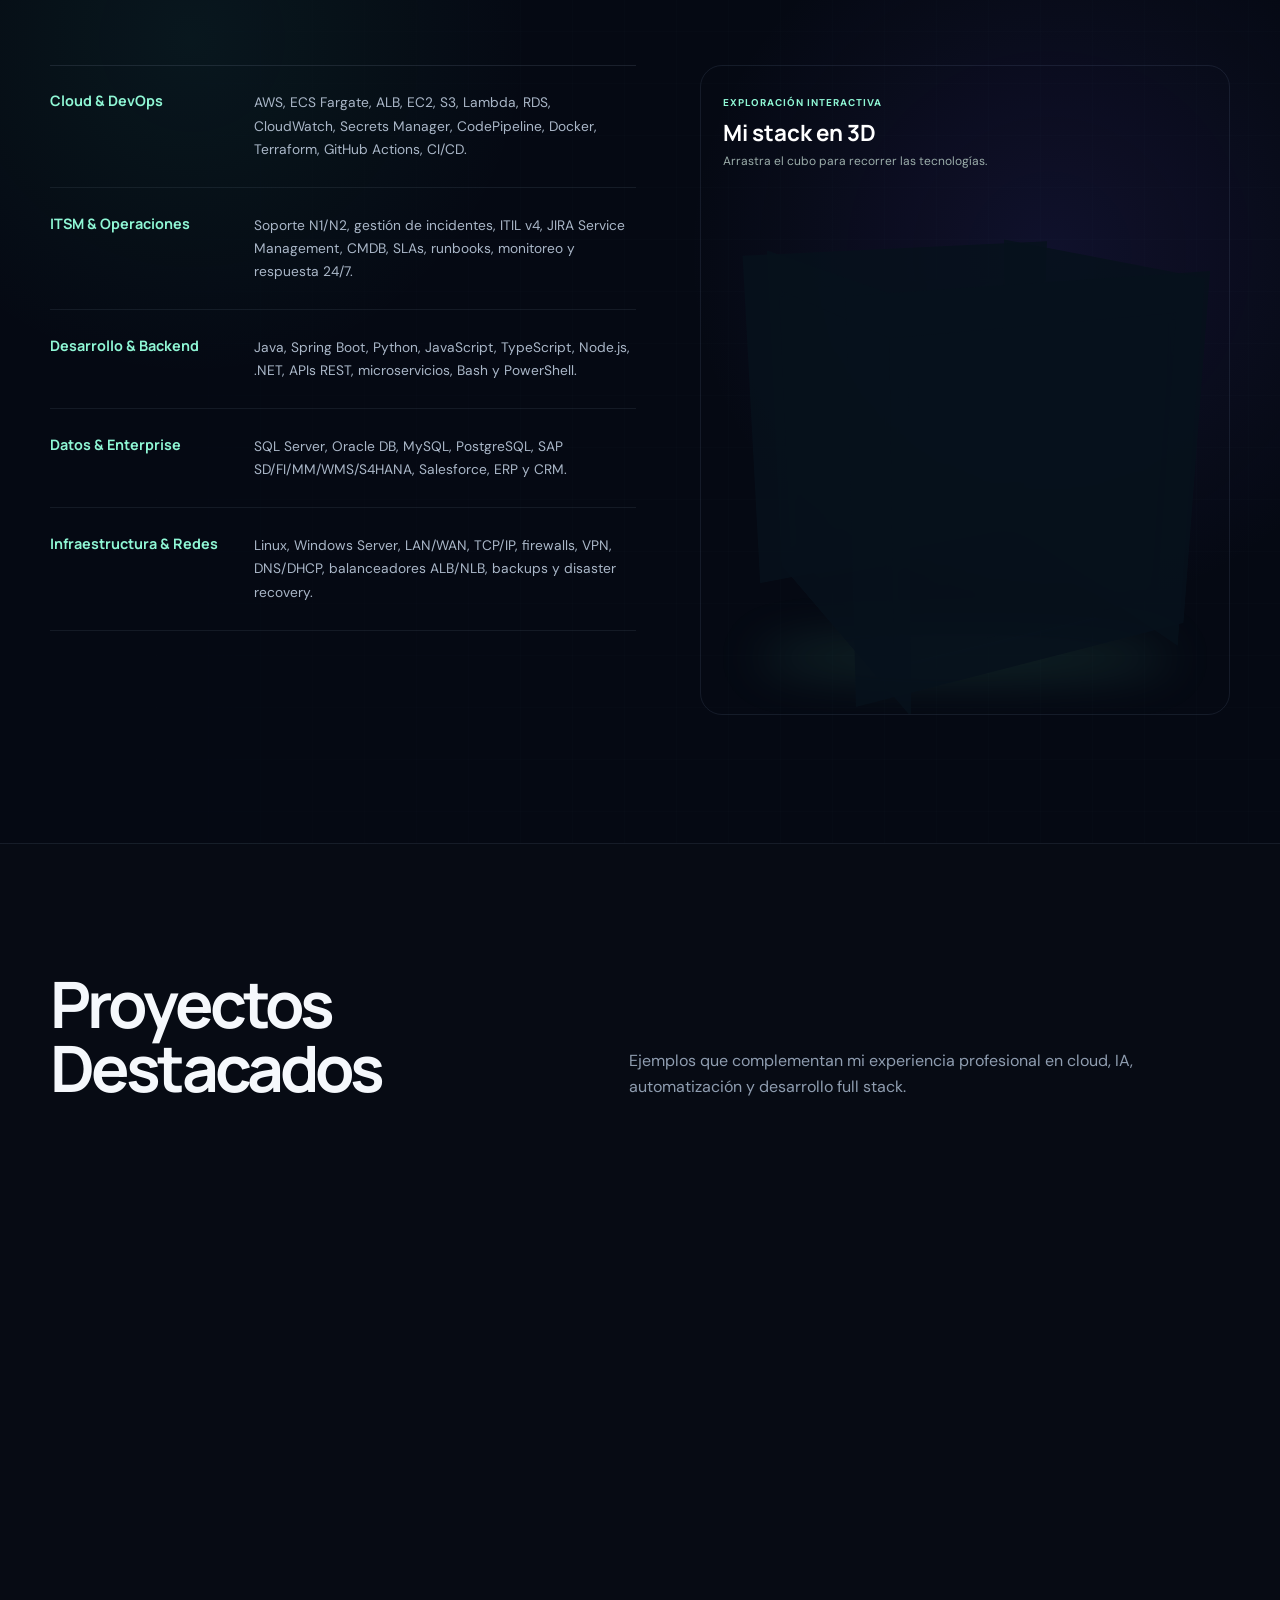
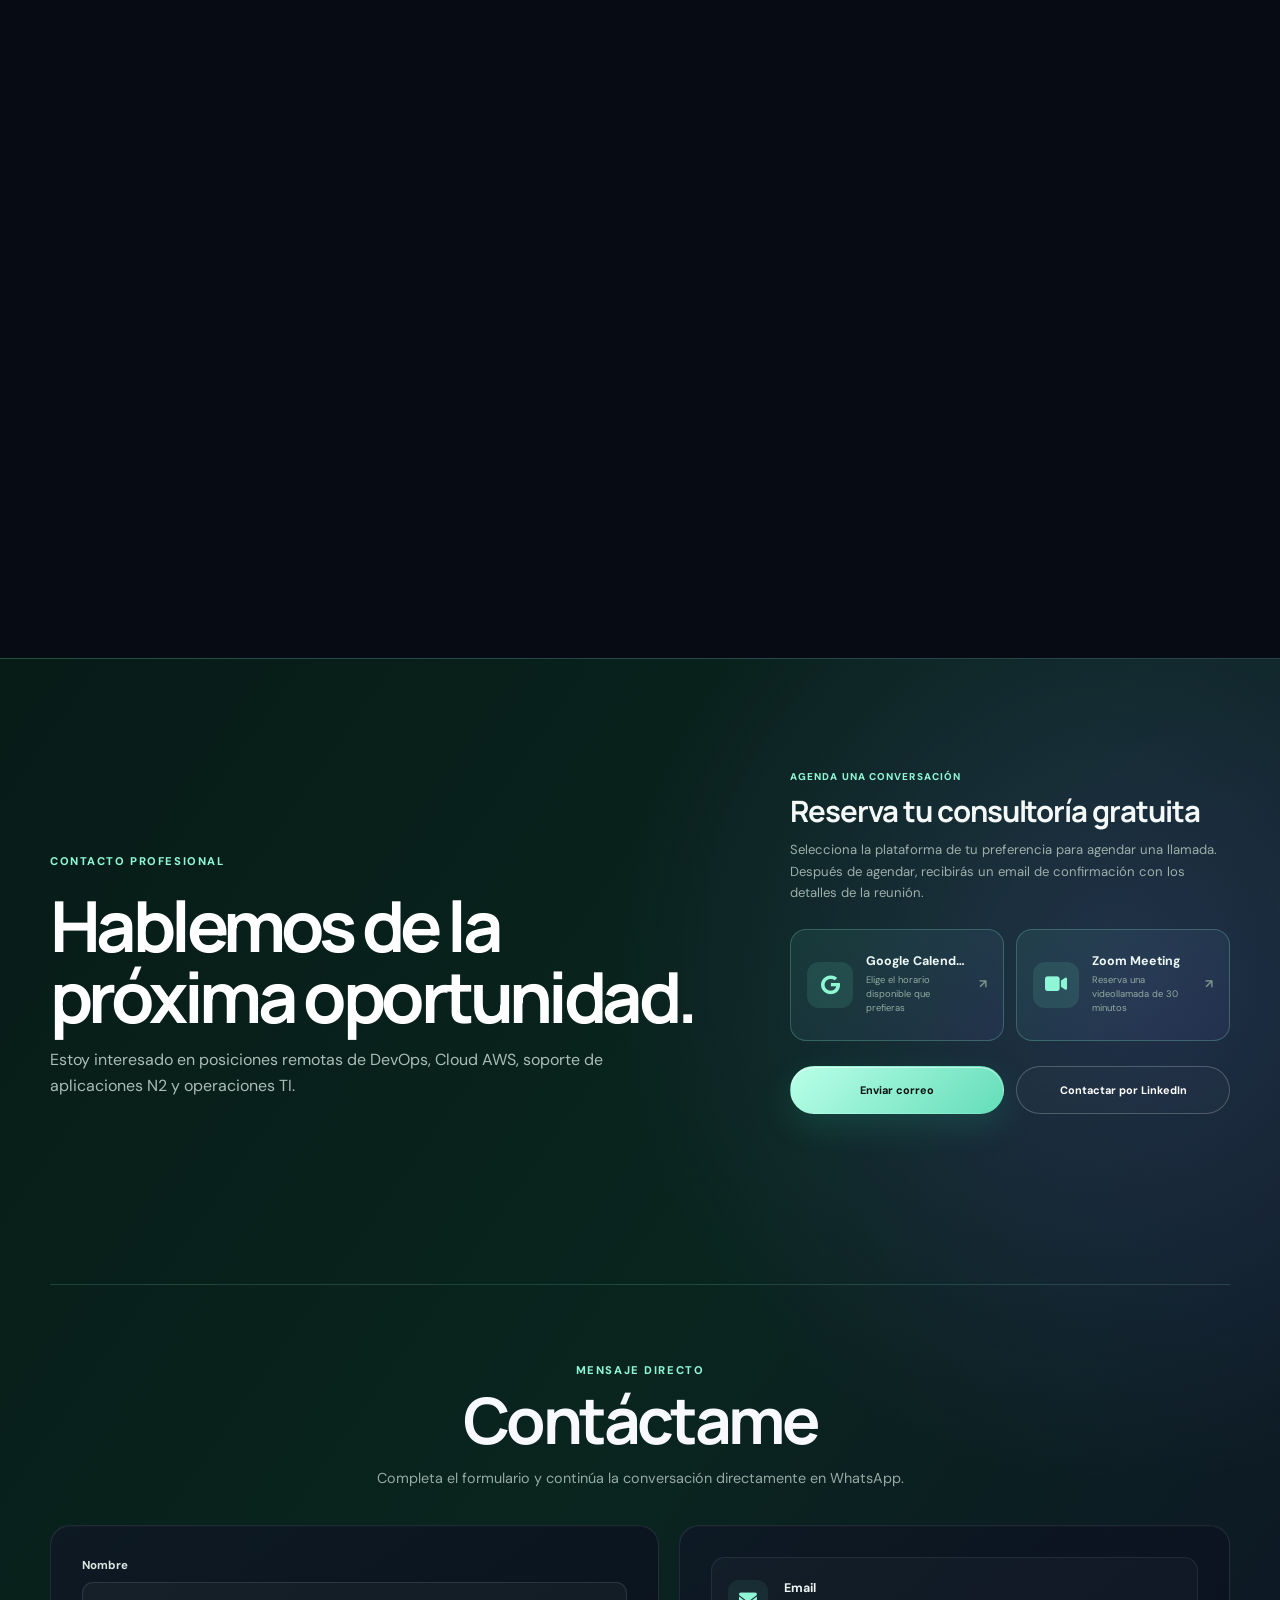
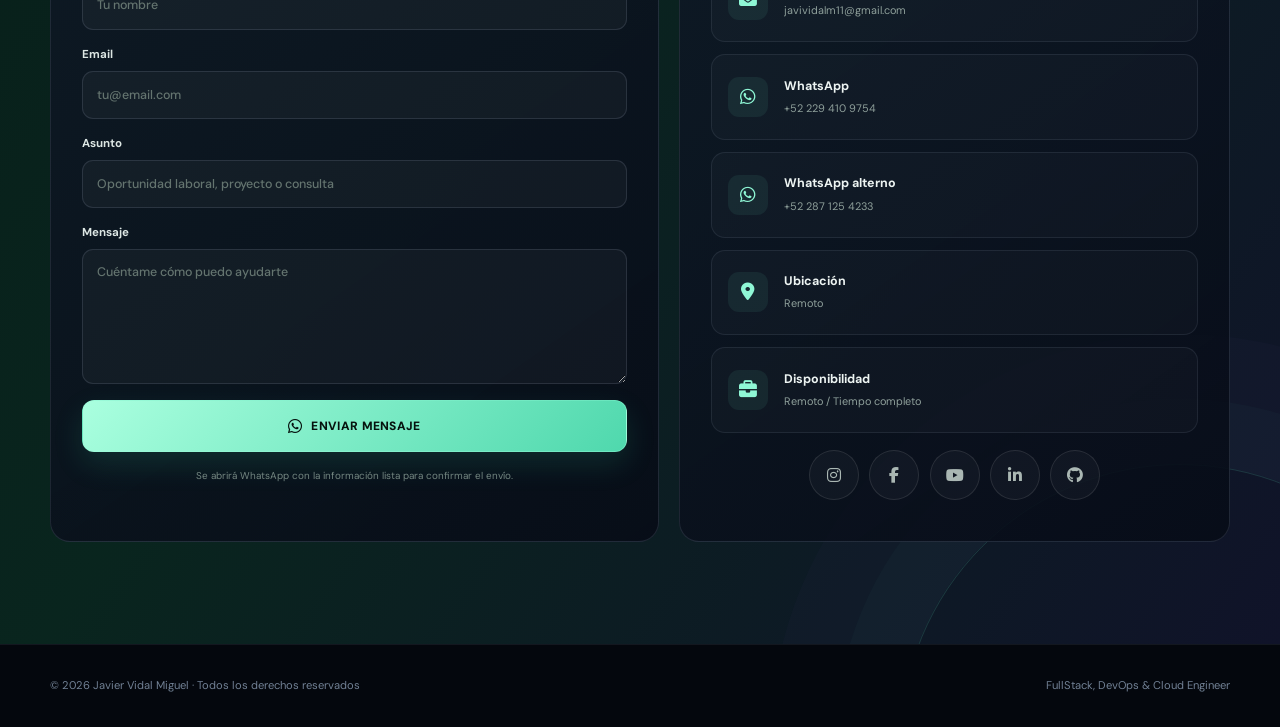
==== commit 4da1c04d: "Portafolio: rediseno profesional + assets + chat.js actualizado - Nueva estructura profesional con h" ====
--- a/index.html
+++ b/index.html
@@ -1,937 +1,475 @@
-<!DOCTYPE html>
+<!doctype html>
 <html lang="es">
 <head>
-    <meta charset="UTF-8">
-    <meta name="viewport" content="width=device-width, initial-scale=1.0">
-    <meta name="google-site-verification" content="XHzMHiZMGJFk0GPMAJakY2iaRw8MxQDnKn7XtTi6v4w">
-    <title>Javier Vidal Miguel | Cloud Engineer, DevOps & Full Stack Developer — Remote</title>
-    <meta name="description" content="Cloud Engineer, DevOps y Full Stack Developer. Construyo agentes AI, despliegues en AWS, e-commerce, web scraping y plataformas web a medida. 100% remoto.">
-    <meta name="keywords" content="Javier Vidal, Javier Vidal Miguel, Javier VidalM, Javier Vidal M, Javi, javidev, javiervidalm, javiervidal, Javi Digital, javimxoficial, Javi Oficial, desarrollador web, desarrollador full stack, desarrollador remoto, crear pagina web, paginas web a medida, desarrollo web, desarrollo de aplicaciones web, soporte tecnico, soporte aplicaciones, soporte L1 L2 L3, Cloud Engineer, DevOps, Full Stack Developer, AWS, Docker, Kubernetes, Terraform, React, Next.js, Node.js, OpenAI, agentes AI, web scraping, freelance developer, remote developer, mexico, peru">
+    <meta charset="utf-8">
+    <meta name="viewport" content="width=device-width, initial-scale=1">
+    <title>Javier Vidal Miguel | DevOps Engineer · Cloud AWS · Soporte TI N2</title>
+    <meta name="description" content="Portafolio profesional de Javier Vidal Miguel, Ingeniero en Sistemas con más de 6 años de experiencia en DevOps, AWS, soporte TI N1/N2, ITIL, aplicaciones críticas, microservicios y desarrollo de software.">
     <meta name="author" content="Javier Vidal Miguel">
-    <meta name="robots" content="index, follow, max-image-preview:large, max-snippet:-1, max-video-preview:-1">
-    <meta name="googlebot" content="index, follow">
-    <meta name="theme-color" content="#0b0d17">
+    <meta name="robots" content="index, follow, max-image-preview:large">
+    <meta name="theme-color" content="#070b14">
     <meta name="color-scheme" content="dark">
-
-    <meta property="og:type" content="website">
-    <meta property="og:url" content="https://javividalm.pages.dev/">
-    <meta property="og:title" content="Javier Vidal Miguel — Cloud Engineer, DevOps & Full Stack Developer">
-    <meta property="og:description" content="Cloud Engineer, DevOps y Full Stack Developer. Agentes AI, despliegues en AWS, e-commerce, web scraping y plataformas web con impacto real. 100% remoto.">
-    <meta property="og:image" content="https://javividalm.pages.dev/img/perfil.png">
-    <meta property="og:image:secure_url" content="https://javividalm.pages.dev/img/perfil.png">
-    <meta property="og:image:type" content="image/png">
-    <meta property="og:image:width" content="1200">
-    <meta property="og:image:height" content="630">
-    <meta property="og:image:alt" content="Javier Vidal Miguel — Cloud Engineer, DevOps & Full Stack Developer">
-    <meta property="og:locale" content="es_ES">
-    <meta property="og:site_name" content="Javier Vidal — Portafolio">
-    <meta property="og:see_also" content="https://www.linkedin.com/in/javiervidalm/">
-    <meta property="og:see_also" content="https://github.com/Javi-vm97">
-    <meta property="og:see_also" content="https://github.com/javiavm">
-    <meta property="og:see_also" content="https://www.instagram.com/javimxoficial/">
-    <meta property="og:see_also" content="https://www.youtube.com/@javimxoficial">
-    <meta property="og:see_also" content="https://facebook.com/digitalstudiojavi">
-
-    <meta name="twitter:card" content="summary_large_image">
-    <meta name="twitter:title" content="Javier Vidal Miguel — Cloud Engineer, DevOps & Full Stack Developer">
-    <meta name="twitter:description" content="Agentes AI, despliegues en AWS, e-commerce y plataformas web con impacto real. 100% remoto.">
-    <meta name="twitter:image" content="https://javividalm.pages.dev/img/perfil.png">
-    <meta name="twitter:image:alt" content="Portafolio de Javier Vidal Miguel">
-    <meta name="twitter:creator" content="@javimxoficial">
-    <meta name="twitter:site" content="@javimxoficial">
-
-    <link rel="icon" type="image/png" href="./img/logo.png">
-    <link rel="apple-touch-icon" href="./img/logo.png">
     <link rel="canonical" href="https://javividalm.pages.dev/">
-    <link rel="alternate" hreflang="es" href="https://javividalm.pages.dev/">
-    <link rel="alternate" hreflang="x-default" href="https://javividalm.pages.dev/">
-    <link rel="sitemap" type="application/xml" href="/sitemap.xml">
-
+    <link rel="icon" type="image/svg+xml" href="./img/logo2-round.svg?v=2">
+    <link rel="icon" type="image/png" href="./img/logo2.png?v=2">
+    <link rel="apple-touch-icon" href="./img/logo2.png?v=2">
     <link rel="preconnect" href="https://fonts.googleapis.com">
     <link rel="preconnect" href="https://fonts.gstatic.com" crossorigin>
-    <link href="https://fonts.googleapis.com/css2?family=Inter:wght@300;400;500;600;700;800;900&display=swap" rel="stylesheet">
+    <link href="https://fonts.googleapis.com/css2?family=DM+Sans:wght@400;500;600;700&family=Manrope:wght@500;600;700;800&display=swap" rel="stylesheet">
     <link rel="stylesheet" href="https://cdnjs.cloudflare.com/ajax/libs/font-awesome/6.4.0/css/all.min.css">
-    <link rel="stylesheet" href="./css/styles.css">
+    <link rel="stylesheet" href="./css/portfolio-professional.css">
     <link rel="stylesheet" href="./css/voice-widget.css">
-    <style>html,body{background:#0b0d17;}</style>
+
+    <meta property="og:type" content="profile">
+    <meta property="og:url" content="https://javividalm.pages.dev/">
+    <meta property="og:title" content="Javier Vidal Miguel | DevOps Engineer · Cloud AWS · Soporte TI N2">
+    <meta property="og:description" content="Ingeniero en Sistemas con 6+ años de experiencia en AWS, DevOps, soporte N2 e infraestructura crítica.">
+    <meta property="og:image" content="https://javividalm.pages.dev/img/perfil.png">
+    <meta property="og:locale" content="es_MX">
+    <meta name="twitter:card" content="summary_large_image">
+    <meta name="twitter:title" content="Javier Vidal Miguel | DevOps · AWS · Soporte N2">
+    <meta name="twitter:description" content="Experiencia profesional, stack técnico y proyectos seleccionados.">
+    <meta name="twitter:image" content="https://javividalm.pages.dev/img/perfil.png">
 
     <script type="application/ld+json">
     {
       "@context": "https://schema.org",
-      "@graph": [
-        {
-          "@type": "Person",
-          "@id": "https://javividalm.pages.dev/#javier",
-          "name": "Javier Vidal Miguel",
-          "alternateName": [
-            "Javier Vidal",
-            "Javier VidalM",
-            "Javier Vidal M",
-            "Javi",
-            "javidev",
-            "javiervidalm",
-            "javiervidal",
-            "Javi Digital",
-            "javimxoficial",
-            "Javi Oficial"
-          ],
-          "url": "https://javividalm.pages.dev/",
-          "image": "https://javividalm.pages.dev/img/perfil.png",
-          "jobTitle": "Cloud Engineer, DevOps & Full Stack Developer",
-          "description": "Cloud Engineer, DevOps y Full Stack Developer especializado en AWS, agentes AI, web scraping y plataformas web a medida. 100% remoto.",
-          "email": "mailto:javividalm11@gmail.com",
-          "knowsLanguage": ["es", "en"],
-          "knowsAbout": ["Cloud Computing", "DevOps", "Amazon Web Services", "Docker", "Terraform", "Node.js", "React", "Next.js", "OpenAI", "AI Agents", "Web Scraping", "CI/CD", "Linux"],
-          "sameAs": [
-            "https://www.linkedin.com/in/javiervidalm/",
-            "https://github.com/Javi-vm97",
-            "https://github.com/javiavm",
-            "https://www.instagram.com/javimxoficial/",
-            "https://www.youtube.com/@javimxoficial",
-            "https://facebook.com/digitalstudiojavi"
-          ],
-          "worksFor": {
-            "@type": "Organization",
-            "name": "AegisAI",
-            "url": "https://aegisai.team/"
-          }
-        },
-        {
-          "@type": "ProfessionalService",
-          "@id": "https://javividalm.pages.dev/#service",
-          "name": "Javier Vidal — Cloud Engineer & Full Stack Services",
-          "image": "https://javividalm.pages.dev/img/perfil.png",
-          "url": "https://javividalm.pages.dev/",
-          "telephone": "+52-287-125-4233",
-          "priceRange": "$$",
-          "areaServed": { "@type": "Place", "name": "Worldwide / 100% Remote" },
-          "provider": { "@id": "https://javividalm.pages.dev/#javier" },
-          "serviceType": ["Desarrollo Web", "Cloud Engineering", "DevOps", "Aplicaciones Web & Mobile", "Integraciones Empresariales", "Automatización & IA", "Soporte L1-L3", "Seguridad"],
-          "hasOfferCatalog": {
-            "@type": "OfferCatalog",
-            "name": "Servicios",
-            "itemListElement": [
-              { "@type": "Offer", "itemOffered": { "@type": "Service", "name": "Desarrollo Web de alto rendimiento" } },
-              { "@type": "Offer", "itemOffered": { "@type": "Service", "name": "Aplicaciones Web & Mobile" } },
-              { "@type": "Offer", "itemOffered": { "@type": "Service", "name": "Integraciones Empresariales (SAP / CRM / APIs)" } },
-              { "@type": "Offer", "itemOffered": { "@type": "Service", "name": "Soporte Técnico L1-L3" } },
-              { "@type": "Offer", "itemOffered": { "@type": "Service", "name": "Cloud Architecture & DevOps (AWS / Docker / Terraform)" } },
-              { "@type": "Offer", "itemOffered": { "@type": "Service", "name": "Marketing Digital & Growth" } },
-              { "@type": "Offer", "itemOffered": { "@type": "Service", "name": "Automatización con IA (OpenAI / LangChain)" } },
-              { "@type": "Offer", "itemOffered": { "@type": "Service", "name": "Seguridad & Compliance" } }
-            ]
-          }
-        },
-        {
-          "@type": "WebSite",
-          "@id": "https://javividalm.pages.dev/#website",
-          "url": "https://javividalm.pages.dev/",
-          "name": "Javier Vidal — Portafolio",
-          "inLanguage": "es",
-          "publisher": { "@id": "https://javividalm.pages.dev/#javier" },
-          "hasPart": {
-            "@id": "https://javividalm.pages.dev/sobre-mi.html#faq"
-          }
-        }
-      ]
+      "@type": "Person",
+      "@id": "https://javividalm.pages.dev/#person",
+      "name": "Javier Vidal Miguel",
+      "url": "https://javividalm.pages.dev/",
+      "image": "https://javividalm.pages.dev/img/perfil.png",
+      "jobTitle": "DevOps Engineer, Cloud AWS y Soporte TI N2",
+      "description": "Ingeniero en Sistemas con más de 6 años de experiencia en soporte N1/N2, DevOps, AWS y desarrollo de software.",
+      "email": "mailto:javividalm11@gmail.com",
+      "telephone": "+52 287 125 4233",
+      "alumniOf": {"@type": "CollegeOrUniversity", "name": "Instituto Tecnológico de Tuxtepec"},
+      "knowsLanguage": ["Español", "Inglés", "Portugués"],
+      "knowsAbout": ["AWS", "ECS Fargate", "EC2", "S3", "RDS", "Lambda", "CloudWatch", "Docker", "Terraform", "CI/CD", "GitHub Actions", "ITIL v4", "JIRA Service Management", "CMDB", "Java", "Python", "JavaScript", "TypeScript", "SQL", "Spring Boot", "Node.js", "Microservicios", "SAP", "Salesforce"],
+      "sameAs": ["https://www.linkedin.com/in/javiervidalm/", "https://github.com/Javi-vm97"]
     }
     </script>
 </head>
 <body>
-
-    <!-- STAR FIELD BACKGROUND -->
-    <canvas id="starField"></canvas>
-
-    <!-- LOADER -->
-    <div class="loader" id="loader">
-        <div class="wormhole">
-            <div class="wormhole-ring"></div>
-            <div class="wormhole-ring"></div>
-            <div class="wormhole-ring"></div>
-            <div class="wormhole-ring"></div>
-            <div class="wormhole-ring"></div>
-            <div class="wormhole-core"></div>
+    <a class="skip-link" href="#contenido">Saltar al contenido</a>
+    <div class="scroll-progress" id="scrollProgress" aria-hidden="true"></div>
+    <div class="ambient-scene" aria-hidden="true">
+        <span class="ambient-orb ambient-orb-one"></span>
+        <span class="ambient-orb ambient-orb-two"></span>
+        <span class="ambient-grid"></span>
+        <span class="ambient-noise"></span>
+    </div>
+    <div class="cursor-light" id="cursorLight" aria-hidden="true"></div>
+
+    <nav class="site-nav" id="navbar" aria-label="Navegación principal">
+        <div class="nav-shell">
+            <a class="brand" href="#inicio" aria-label="Javier Vidal, inicio">
+                <span class="brand-mark" aria-hidden="true"><img src="./img/logo2.png?v=2" alt="" width="1254" height="1254"></span>
+                <span class="brand-name">Javier Vidal</span>
+            </a>
+            <ul class="nav-links" id="navLinks">
+                <li><a href="#competencias">Competencias</a></li>
+                <li><a href="#proyectos">Proyectos</a></li>
+                <li><a href="#formacion">Formación</a></li>
+                <li><a href="#contacto">Contacto</a></li>
+            </ul>
+            <a class="nav-resume" href="./img/Javier-Vidal-CV.pdf" download="Javier-Vidal-CV.pdf" type="application/pdf">Descargar CV <span aria-hidden="true">↓</span></a>
+            <button class="nav-toggle" id="navToggle" type="button" aria-label="Abrir menú" aria-expanded="false" aria-controls="navLinks">
+                <span></span><span></span><span></span>
+            </button>
         </div>
-        <div class="loader-dots">
-            <span></span><span></span><span></span>
+    </nav>
+
+    <main id="contenido">
+        <section class="hero" id="inicio">
+            <div class="hero-copy">
+                <p class="eyebrow reveal">Disponible para oportunidades remotas</p>
+                <h1 class="reveal" data-delay="1">FullStack, DevOps &amp; Cloud AWS Engineer para sistemas que no pueden detenerse</h1>
+                <p class="hero-intro reveal" data-delay="2">Soy <strong>Javier Vidal Miguel</strong>. Tengo más de 6 años resolviendo incidentes, automatizando despliegues y operando aplicaciones críticas para banca, retail, hotelería y productos tecnológicos.</p>
+                <div class="hero-actions reveal" data-delay="3">
+                    <a class="button button-primary" href="#competencias">Ver competencias</a>
+                    <button class="button button-secondary" id="openCvModal" type="button">Ver CV en PDF</button>
+                </div>
+            </div>
+
+            <aside class="profile-card reveal" data-delay="2" aria-label="Resumen de perfil">
+                <span class="profile-orbit profile-orbit-one" aria-hidden="true"></span>
+                <span class="profile-orbit profile-orbit-two" aria-hidden="true"></span>
+                <div class="profile-photo">
+                    <img src="./img/perfil.png" alt="Javier Vidal Miguel, Ingeniero DevOps y Cloud AWS" width="1024" height="865" fetchpriority="high" decoding="async">
+                </div>
+                <div class="profile-body">
+                    <div class="availability"><span></span> Abierto a nuevas oportunidades</div>
+                    <h2>Javier Vidal Miguel</h2>
+                    <p>FullStack, DevOps &amp; Cloud Engineer</p>
+                    <ul>
+                        <li>Remoto</li>
+                        <li>Español · Inglés · Portugués</li>
+                    </ul>
+                    <div class="profile-links">
+                        <a href="https://www.linkedin.com/in/javiervidalm/" target="_blank" rel="noopener noreferrer" aria-label="LinkedIn de Javier Vidal" title="LinkedIn">
+                            <i class="fab fa-linkedin-in" aria-hidden="true"></i><span>LinkedIn</span>
+                        </a>
+                        <a href="mailto:javividalm11@gmail.com" aria-label="Enviar correo a Javier Vidal" title="Gmail">
+                            <i class="fas fa-envelope" aria-hidden="true"></i><span>Gmail</span>
+                        </a>
+                        <a href="https://github.com/Javi-vm97" target="_blank" rel="noopener noreferrer" aria-label="GitHub de Javier Vidal" title="GitHub">
+                            <i class="fab fa-github" aria-hidden="true"></i><span>GitHub</span>
+                        </a>
+                    </div>
+                </div>
+            </aside>
+            <div class="hero-developer-dock reveal" data-delay="4">
+                <a class="developer-github" href="https://github.com/Javi-vm97" target="_blank" rel="noopener noreferrer">
+                    <span class="github-mark" aria-hidden="true">GH</span>
+                    <span><strong>GitHub</strong><small>Repositorios y código</small></span>
+                    <span aria-hidden="true">↗</span>
+                </a>
+                <div class="developer-console" id="deployConsole" aria-label="Simulación visual de un despliegue cloud">
+                    <div class="developer-console-bar" aria-hidden="true">
+                        <span></span><span></span><span></span>
+                        <small>cloud-deploy.log</small>
+                        <b>LIVE</b>
+                    </div>
+                    <pre id="deployTerminal" aria-hidden="true"></pre>
+                </div>
+            </div>
+        </section>
+
+        <section class="skills-marquee" aria-labelledby="skillsMarqueeTitle">
+            <div class="skills-marquee-heading">
+                <span>Toolkit profesional</span>
+                <h2 id="skillsMarqueeTitle">Skills &amp; tecnologías</h2>
+            </div>
+            <div class="skills-lane skills-lane-forward">
+                <div class="skills-track">
+                    <div class="skills-set">
+                        <span class="tech-badge"><i class="fab fa-html5" aria-hidden="true"></i>HTML5</span>
+                        <span class="tech-badge"><i class="fab fa-css3-alt" aria-hidden="true"></i>CSS3</span>
+                        <span class="tech-badge"><i class="fab fa-js" aria-hidden="true"></i>JavaScript</span>
+                        <span class="tech-badge"><i class="fab fa-react" aria-hidden="true"></i>React</span>
+                        <span class="tech-badge"><i class="fab fa-node-js" aria-hidden="true"></i>Node.js</span>
+                        <span class="tech-badge"><i class="fab fa-aws" aria-hidden="true"></i>AWS</span>
+                        <span class="tech-badge"><i class="fab fa-docker" aria-hidden="true"></i>Docker</span>
+                        <span class="tech-badge"><i class="fab fa-git-alt" aria-hidden="true"></i>Git</span>
+                        <span class="tech-badge"><i class="fab fa-python" aria-hidden="true"></i>Python</span>
+                        <span class="tech-badge"><i class="fas fa-database" aria-hidden="true"></i>PostgreSQL</span>
+                        <span class="tech-badge"><i class="fab fa-laravel" aria-hidden="true"></i>Laravel</span>
+                    </div>
+                    <div class="skills-set" aria-hidden="true">
+                        <span class="tech-badge"><i class="fab fa-html5"></i>HTML5</span>
+                        <span class="tech-badge"><i class="fab fa-css3-alt"></i>CSS3</span>
+                        <span class="tech-badge"><i class="fab fa-js"></i>JavaScript</span>
+                        <span class="tech-badge"><i class="fab fa-react"></i>React</span>
+                        <span class="tech-badge"><i class="fab fa-node-js"></i>Node.js</span>
+                        <span class="tech-badge"><i class="fab fa-aws"></i>AWS</span>
+                        <span class="tech-badge"><i class="fab fa-docker"></i>Docker</span>
+                        <span class="tech-badge"><i class="fab fa-git-alt"></i>Git</span>
+                        <span class="tech-badge"><i class="fab fa-python"></i>Python</span>
+                        <span class="tech-badge"><i class="fas fa-database"></i>PostgreSQL</span>
+                        <span class="tech-badge"><i class="fab fa-laravel"></i>Laravel</span>
+                    </div>
+                </div>
+            </div>
+            <div class="skills-lane skills-lane-reverse">
+                <div class="skills-track">
+                    <div class="skills-set">
+                        <span class="tech-badge"><i class="fab fa-microsoft" aria-hidden="true"></i>.NET</span>
+                        <span class="tech-badge"><i class="fas fa-cloud" aria-hidden="true"></i>Terraform</span>
+                        <span class="tech-badge"><i class="fab fa-linux" aria-hidden="true"></i>Linux</span>
+                        <span class="tech-badge"><i class="fas fa-shield-alt" aria-hidden="true"></i>Security</span>
+                        <span class="tech-badge"><i class="fas fa-cogs" aria-hidden="true"></i>CI/CD</span>
+                        <span class="tech-badge"><i class="fas fa-robot" aria-hidden="true"></i>OpenAI</span>
+                        <span class="tech-badge"><i class="fas fa-chart-line" aria-hidden="true"></i>Analytics</span>
+                        <span class="tech-badge"><i class="fab fa-angular" aria-hidden="true"></i>Angular</span>
+                        <span class="tech-badge"><i class="fas fa-server" aria-hidden="true"></i>Microservices</span>
+                        <span class="tech-badge"><i class="fas fa-database" aria-hidden="true"></i>MySQL</span>
+                        <span class="tech-badge"><i class="fas fa-fire" aria-hidden="true"></i>Firebase</span>
+                    </div>
+                    <div class="skills-set" aria-hidden="true">
+                        <span class="tech-badge"><i class="fab fa-microsoft"></i>.NET</span>
+                        <span class="tech-badge"><i class="fas fa-cloud"></i>Terraform</span>
+                        <span class="tech-badge"><i class="fab fa-linux"></i>Linux</span>
+                        <span class="tech-badge"><i class="fas fa-shield-alt"></i>Security</span>
+                        <span class="tech-badge"><i class="fas fa-cogs"></i>CI/CD</span>
+                        <span class="tech-badge"><i class="fas fa-robot"></i>OpenAI</span>
+                        <span class="tech-badge"><i class="fas fa-chart-line"></i>Analytics</span>
+                        <span class="tech-badge"><i class="fab fa-angular"></i>Angular</span>
+                        <span class="tech-badge"><i class="fas fa-server"></i>Microservices</span>
+                        <span class="tech-badge"><i class="fas fa-database"></i>MySQL</span>
+                        <span class="tech-badge"><i class="fas fa-fire"></i>Firebase</span>
+                    </div>
+                </div>
+            </div>
+        </section>
+
+        <section class="section" id="experiencia" hidden>
+            <header class="section-heading reveal">
+                <p class="section-kicker">Trayectoria</p>
+                <h2>Experiencia profesional</h2>
+                <p>Más de seis años entre operaciones TI, soporte especializado, infraestructura cloud y desarrollo de software.</p>
+            </header>
+
+            <div class="timeline">
+                <article class="job reveal">
+                    <div class="job-meta"><time datetime="2025-10">Oct 2025 — Jun 2026</time><span>USA · Remoto</span></div>
+                    <div class="job-content">
+                        <div class="job-title"><div><h3>DevOps Engineer</h3><p>AegisAI LLC</p></div><span class="job-type">Cloud & AI</span></div>
+                        <ul>
+                            <li>Diseñé y operé arquitecturas AWS con microservicios sobre <strong>ECS Fargate</strong> y balanceadores <strong>ALB</strong> para aplicaciones HTTP de alta disponibilidad.</li>
+                            <li>Administré EC2, S3, RDS, Lambda, CloudWatch y Secrets Manager, incluida la rotación automática de credenciales.</li>
+                            <li>Implementé pipelines CI/CD con GitHub Actions y AWS CodePipeline, además de monitoreo y respuesta a incidentes 24/7.</li>
+                        </ul>
+                        <div class="tags"><span>AWS</span><span>ECS Fargate</span><span>ALB</span><span>CI/CD</span><span>CloudWatch</span></div>
+                    </div>
+                </article>
+
+                <article class="job reveal">
+                    <div class="job-meta"><time datetime="2022-09">Sep 2022 — Oct 2025</time><span>Ciudad de México</span></div>
+                    <div class="job-content">
+                        <div class="job-title"><div><h3>Soporte Especializado TI N2</h3><p>ALSEA S.A.B. de C.V.</p></div><span class="job-type">Retail</span></div>
+                        <ul>
+                            <li>Brindé soporte N1/N2 a aplicaciones transaccionales Java y POS en más de <strong>3,000 sucursales</strong> de Starbucks, Vips, Burger King y Domino's.</li>
+                            <li>Gestioné incidentes en JIRA Service Management bajo ITIL v4, CMDB corporativa e integraciones SAP con cumplimiento estricto de SLA.</li>
+                            <li>Desarrollé scripts SQL Server que redujeron los tiempos de despliegue en <strong>60%</strong> y mantuve 100% de cumplimiento en auditorías ITIL.</li>
+                        </ul>
+                        <div class="tags"><span>JIRA Service Management</span><span>ITIL v4</span><span>Java</span><span>SQL Server</span><span>SAP</span><span>CMDB</span></div>
+                    </div>
+                </article>
+
+                <article class="job reveal">
+                    <div class="job-meta"><time datetime="2020-06">Jun 2020 — Jul 2021</time><span>Oaxaca</span></div>
+                    <div class="job-content">
+                        <div class="job-title"><div><h3>Coordinador de Soporte TI N2</h3><p>DXC Technology</p></div><span class="job-type">Banca & Enterprise</span></div>
+                        <ul>
+                            <li>Atendí soporte N2 para Core Bancario BBVA y entornos corporativos de Pepsico, Walmart y Vips.</li>
+                            <li>Administré conectividad LAN/WAN, firewalls, VPN, DNS/DHCP y aplicaciones empresariales críticas.</li>
+                            <li>Mejoré el SLA en <strong>80%</strong> mediante gestión ITIL y coordiné un equipo N1 de ocho técnicos.</li>
+                        </ul>
+                        <div class="tags"><span>Core Bancario</span><span>Redes</span><span>VPN</span><span>ITIL</span><span>Leadership</span></div>
+                    </div>
+                </article>
+
+                <article class="job reveal">
+                    <div class="job-meta"><time datetime="2019-08">Ago 2019 — Feb 2020</time><span>Veracruz</span></div>
+                    <div class="job-content">
+                        <div class="job-title"><div><h3>Supervisor de Sistemas N2</h3><p>Grand Fiesta Americana</p></div><span class="job-type">Hospitality</span></div>
+                        <ul>
+                            <li>Supervisé infraestructura hotelera 24/7 y la migración de más de <strong>500 equipos sin downtime</strong>.</li>
+                            <li>Di soporte a SAP Business Suite —SD, FI, MM y HR— e integración con Salesforce.</li>
+                            <li>Apliqué procesos ITIL/SDLC para cambios controlados, respaldos y disaster recovery.</li>
+                        </ul>
+                        <div class="tags"><span>SAP</span><span>Salesforce</span><span>Disaster Recovery</span><span>SDLC</span></div>
+                    </div>
+                </article>
+
+                <article class="job reveal">
+                    <div class="job-meta"><time datetime="2020-08">Ago 2020 — Jul 2025</time><span>Remoto</span></div>
+                    <div class="job-content">
+                        <div class="job-title"><div><h3>Desarrollador de Software</h3><p>Freelance</p></div><span class="job-type">Desarrollo</span></div>
+                        <ul>
+                            <li>Construí soluciones con Java, .NET y JavaScript para entornos ERP/CRM, e-commerce e integraciones con sistemas externos.</li>
+                            <li>Participé desde el levantamiento técnico hasta la publicación y soporte posterior de aplicaciones web.</li>
+                        </ul>
+                        <div class="tags"><span>Java</span><span>.NET</span><span>JavaScript</span><span>REST APIs</span><span>E-commerce</span></div>
+                    </div>
+                </article>
+            </div>
+        </section>
+
+        <section class="section skills-section" id="competencias">
+            <header class="section-heading reveal">
+                <p class="section-kicker">Competencias técnicas</p>
+                <h2>Stack técnico</h2>
+                <p>Tecnologías y prácticas utilizadas en entornos productivos y proyectos reales.</p>
+            </header>
+
+            <div class="skills-layout">
+                <div class="skill-groups">
+                    <article class="skill-group reveal"><h3>Cloud & DevOps</h3><p>AWS, ECS Fargate, ALB, EC2, S3, Lambda, RDS, CloudWatch, Secrets Manager, CodePipeline, Docker, Terraform, GitHub Actions, CI/CD.</p></article>
+                    <article class="skill-group reveal"><h3>ITSM & Operaciones</h3><p>Soporte N1/N2, gestión de incidentes, ITIL v4, JIRA Service Management, CMDB, SLAs, runbooks, monitoreo y respuesta 24/7.</p></article>
+                    <article class="skill-group reveal"><h3>Desarrollo & Backend</h3><p>Java, Spring Boot, Python, JavaScript, TypeScript, Node.js, .NET, APIs REST, microservicios, Bash y PowerShell.</p></article>
+                    <article class="skill-group reveal"><h3>Datos & Enterprise</h3><p>SQL Server, Oracle DB, MySQL, PostgreSQL, SAP SD/FI/MM/WMS/S4HANA, Salesforce, ERP y CRM.</p></article>
+                    <article class="skill-group reveal"><h3>Infraestructura & Redes</h3><p>Linux, Windows Server, LAN/WAN, TCP/IP, firewalls, VPN, DNS/DHCP, balanceadores ALB/NLB, backups y disaster recovery.</p></article>
+                </div>
+
+                <div class="cube-panel reveal">
+                    <div class="cube-copy"><span>Exploración interactiva</span><h3>Mi stack en 3D</h3><p>Arrastra el cubo para recorrer las tecnologías.</p></div>
+                    <div class="skills-3d-container" aria-label="Cubo interactivo de competencias técnicas">
+                        <div class="skills-cube-wrapper" id="skillsCube"></div>
+                    </div>
+                </div>
+            </div>
+        </section>
+
+        <section class="section" id="proyectos">
+            <header class="section-heading reveal">
+                <h2>Proyectos Destacados</h2>
+                <p>Ejemplos que complementan mi experiencia profesional en cloud, IA, automatización y desarrollo full stack.</p>
+            </header>
+
+            <div class="project-grid">
+                <article class="project project-featured reveal">
+                    <a class="project-image" href="https://aegisai.team/" target="_blank" rel="noopener noreferrer"><img src="./img/poc.png" alt="Interfaz del agente AegisAI para análisis de seguridad" loading="lazy" width="509" height="346"></a>
+                    <div class="project-copy"><p class="project-type">IA · Seguridad operacional</p><h3>AegisAI Agents</h3><p>Agente de IA que analiza observaciones de seguridad, evalúa riesgos y genera planes de acción alineados con OSHA.</p><div class="tags"><span>OpenAI</span><span>React</span><span>Node.js</span><span>AWS</span></div><a href="https://aegisai.team/" target="_blank" rel="noopener noreferrer">Visitar proyecto ↗</a></div>
+                </article>
+                <article class="project reveal">
+                    <a class="project-image" href="https://app.safety-excellence.com/" target="_blank" rel="noopener noreferrer"><img src="./img/seg.png" alt="Aplicación Safety Excellence desplegada en AWS" loading="lazy" width="1266" height="755"></a>
+                    <div class="project-copy"><p class="project-type">Cloud · DevOps</p><h3>Safety Excellence App</h3><p>Despliegue AWS, automatización, monitoreo de incidentes, rotación de credenciales y políticas de seguridad.</p><div class="tags"><span>AWS</span><span>Docker</span><span>CI/CD</span></div><a href="https://app.safety-excellence.com/" target="_blank" rel="noopener noreferrer">Visitar proyecto ↗</a></div>
+                </article>
+                <article class="project reveal">
+                    <a class="project-image" href="https://www.safety-excellence.com/" target="_blank" rel="noopener noreferrer"><img src="./img/seg-website.png" alt="Sitio web de Safety Excellence Group" loading="lazy" width="1918" height="858"></a>
+                    <div class="project-copy"><p class="project-type">Integraciones · IA</p><h3>Safety Excellence Group</h3><p>Sitio corporativo, integraciones empresariales, chatbot con IA y automatización de flujos operativos.</p><div class="tags"><span>Node.js</span><span>Chatbot IA</span><span>APIs</span></div><a href="https://www.safety-excellence.com/" target="_blank" rel="noopener noreferrer">Visitar proyecto ↗</a></div>
+                </article>
+                <article class="project reveal">
+                    <a class="project-image" href="https://veoplaca.com/" target="_blank" rel="noopener noreferrer"><img src="./img/webveoplaca.png" alt="Landing page responsive de Veoplaca" loading="lazy" width="1892" height="888"></a>
+                    <div class="project-copy"><p class="project-type">Landing · UI Figma</p><h3>Veoplaca Landing</h3><p>Implementación responsive de la landing para consulta vehicular en Perú, fiel al prototipo de Figma y publicada en VPS.</p><div class="tags"><span>Figma</span><span>Frontend</span><span>Responsive</span><span>VPS</span></div><a href="https://veoplaca.com/" target="_blank" rel="noopener noreferrer">Visitar proyecto ↗</a></div>
+                </article>
+                <article class="project reveal">
+                    <a class="project-image project-image-veoplaca" href="https://app.veoplaca.com/" target="_blank" rel="noopener noreferrer"><img src="./img/appveoplaca-current-clean.png" alt="Portada actual de Veoplaca para consultas vehiculares" loading="lazy" width="1536" height="1024"></a>
+                    <div class="project-copy"><p class="project-type">Full Stack · Automatización</p><h3>Veoplaca App</h3><p>Plataforma de consulta vehicular con integración de datos de 11 instituciones y automatización de búsquedas.</p><div class="tags"><span>Full Stack</span><span>Web Scraping</span><span>VPS</span></div><a href="https://app.veoplaca.com/" target="_blank" rel="noopener noreferrer">Visitar proyecto ↗</a></div>
+                </article>
+            </div>
+        </section>
+
+        <section class="section credentials" id="formacion">
+            <header class="section-heading reveal"><p class="section-kicker">Formación</p><h2>Educación, certificaciones e idiomas</h2></header>
+            <div class="credential-grid">
+                <article class="credential-card reveal"><span class="credential-label">Educación</span><h3>Ingeniería en Sistemas Computacionales</h3><p>Instituto Tecnológico de Tuxtepec</p><small>2015—2020 · Titulado</small></article>
+                <article class="credential-card reveal"><span class="credential-label">Certificaciones</span><h3>Desarrollo profesional continuo</h3><ul><li>AWS Cloud</li><li>Python para administración de servidores y DevOps</li><li>Project Management · Scrum Master</li><li>ITIL Foundation · En curso</li></ul></article>
+                <article class="credential-card reveal"><span class="credential-label">Idiomas</span><h3>Comunicación multicultural</h3><ul><li><strong>Español</strong> · Nativo</li><li><strong>Inglés</strong> · B1</li><li><strong>Portugués</strong> · B1</li></ul></article>
+            </div>
+        </section>
+
+        <section class="contact-section" id="contacto">
+            <div class="contact-copy reveal">
+                <p class="section-kicker">Contacto profesional</p>
+                <h2>Hablemos de la próxima oportunidad.</h2>
+                <p>Estoy interesado en posiciones remotas de DevOps, Cloud AWS, soporte de aplicaciones N2 y operaciones TI.</p>
+            </div>
+            <div class="contact-actions reveal">
+                <div class="booking-copy">
+                    <span>Agenda una conversación</span>
+                    <h3>Reserva tu consultoría gratuita</h3>
+                    <p>Selecciona la plataforma de tu preferencia para agendar una llamada. Después de agendar, recibirás un email de confirmación con los detalles de la reunión.</p>
+                </div>
+                <div class="booking-actions" aria-label="Opciones para agendar una reunión">
+                    <a class="booking-button" href="https://calendar.app.google/yvuHBQnmjAaMswtGA" target="_blank" rel="noopener noreferrer">
+                        <i class="fab fa-google" aria-hidden="true"></i>
+                        <span><strong>Google Calendar</strong><small>Elige el horario disponible que prefieras</small></span>
+                        <b aria-hidden="true">↗</b>
+                    </a>
+                    <a class="booking-button" href="https://calendly.com/javividalm11/30min" target="_blank" rel="noopener noreferrer">
+                        <i class="fas fa-video" aria-hidden="true"></i>
+                        <span><strong>Zoom Meeting</strong><small>Reserva una videollamada de 30 minutos</small></span>
+                        <b aria-hidden="true">↗</b>
+                    </a>
+                </div>
+                <div class="contact-secondary-actions">
+                    <a class="button button-primary" href="mailto:javividalm11@gmail.com?subject=Oportunidad%20profesional%20para%20Javier%20Vidal">Enviar correo</a>
+                    <a class="button button-secondary" href="https://www.linkedin.com/in/javiervidalm/" target="_blank" rel="noopener noreferrer">Contactar por LinkedIn</a>
+                </div>
+            </div>
+
+            <div class="direct-contact reveal">
+                <header class="direct-contact-heading">
+                    <p class="section-kicker">Mensaje directo</p>
+                    <h3>Contáctame</h3>
+                    <p>Completa el formulario y continúa la conversación directamente en WhatsApp.</p>
+                </header>
+
+                <div class="direct-contact-grid">
+                    <form class="whatsapp-message-form" id="whatsappContactForm">
+                        <div class="whatsapp-form-field">
+                            <label for="contactName">Nombre</label>
+                            <input id="contactName" name="name" type="text" autocomplete="name" placeholder="Tu nombre" required>
+                        </div>
+                        <div class="whatsapp-form-field">
+                            <label for="contactEmail">Email</label>
+                            <input id="contactEmail" name="email" type="email" autocomplete="email" placeholder="tu@email.com" required>
+                        </div>
+                        <div class="whatsapp-form-field">
+                            <label for="contactSubject">Asunto</label>
+                            <input id="contactSubject" name="subject" type="text" placeholder="Oportunidad laboral, proyecto o consulta" required>
+                        </div>
+                        <div class="whatsapp-form-field">
+                            <label for="contactMessage">Mensaje</label>
+                            <textarea id="contactMessage" name="message" rows="5" placeholder="Cuéntame cómo puedo ayudarte" required></textarea>
+                        </div>
+                        <button class="whatsapp-form-submit" type="submit"><i class="fab fa-whatsapp" aria-hidden="true"></i> Enviar mensaje</button>
+                        <p class="whatsapp-form-note">Se abrirá WhatsApp con la información lista para confirmar el envío.</p>
+                        <p class="whatsapp-form-status" id="whatsappFormStatus" role="status" aria-live="polite"></p>
+                    </form>
+
+                    <div class="direct-contact-info" aria-label="Información de contacto">
+                        <a class="direct-contact-card" href="mailto:javividalm11@gmail.com">
+                            <i class="fas fa-envelope" aria-hidden="true"></i>
+                            <span><strong>Email</strong><small>javividalm11@gmail.com</small></span>
+                        </a>
+                        <a class="direct-contact-card" href="https://wa.me/522294109754?text=Hola%20Javi%2C%20vengo%20de%20tu%20web%2C%20%C2%BFpodr%C3%A1s%20brindarme%20informaci%C3%B3n%20de%20tus%20servicios%20o%20si%20est%C3%A1s%20disponible%20para%20una%20vacante%3F" target="_blank" rel="noopener noreferrer">
+                            <i class="fab fa-whatsapp" aria-hidden="true"></i>
+                            <span><strong>WhatsApp</strong><small>+52 229 410 9754</small></span>
+                        </a>
+                        <a class="direct-contact-card" href="https://wa.me/522871254233?text=Hola%20Javi%2C%20vengo%20de%20tu%20web%2C%20%C2%BFpodr%C3%A1s%20brindarme%20informaci%C3%B3n%20de%20tus%20servicios%20o%20si%20est%C3%A1s%20disponible%20para%20una%20vacante%3F" target="_blank" rel="noopener noreferrer">
+                            <i class="fab fa-whatsapp" aria-hidden="true"></i>
+                            <span><strong>WhatsApp alterno</strong><small>+52 287 125 4233</small></span>
+                        </a>
+                        <div class="direct-contact-card">
+                            <i class="fas fa-location-dot" aria-hidden="true"></i>
+                            <span><strong>Ubicación</strong><small>Remoto</small></span>
+                        </div>
+                        <div class="direct-contact-card">
+                            <i class="fas fa-briefcase" aria-hidden="true"></i>
+                            <span><strong>Disponibilidad</strong><small>Remoto / Tiempo completo</small></span>
+                        </div>
+                        <div class="direct-social-links" aria-label="Redes profesionales">
+                            <a class="instagram" href="https://www.instagram.com/javimxoficial/" target="_blank" rel="noopener noreferrer" aria-label="Instagram" title="Instagram"><i class="fab fa-instagram"></i></a>
+                            <a class="facebook" href="https://facebook.com/digitalstudiojavi" target="_blank" rel="noopener noreferrer" aria-label="Facebook" title="Facebook"><i class="fab fa-facebook-f"></i></a>
+                            <a class="youtube" href="https://www.youtube.com/@javimxoficial" target="_blank" rel="noopener noreferrer" aria-label="YouTube" title="YouTube"><i class="fab fa-youtube"></i></a>
+                            <a class="linkedin" href="https://www.linkedin.com/in/javiervidalm/" target="_blank" rel="noopener noreferrer" aria-label="LinkedIn" title="LinkedIn"><i class="fab fa-linkedin-in"></i></a>
+                            <a class="github" href="https://github.com/Javi-vm97" target="_blank" rel="noopener noreferrer" aria-label="GitHub" title="GitHub"><i class="fab fa-github"></i></a>
+                        </div>
+                    </div>
+                </div>
+            </div>
+        </section>
+    </main>
+
+    <div class="cv-modal" id="cvModal" role="dialog" aria-modal="true" aria-labelledby="cvModalTitle" aria-hidden="true">
+        <div class="cv-modal-backdrop" data-close-cv></div>
+        <div class="cv-modal-window" role="document">
+            <header class="cv-modal-header">
+                <div>
+                    <span>Currículum profesional</span>
+                    <h2 id="cvModalTitle">Javier Vidal Miguel</h2>
+                </div>
+                <div class="cv-modal-actions">
+                    <a href="./img/Curriculum_javier vidalmm.pdf" download="Javier-Vidal-CV-DevOps-AWS.pdf">Descargar PDF ↓</a>
+                    <button id="closeCvModal" type="button" aria-label="Cerrar currículum">×</button>
+                </div>
+            </header>
+            <div class="cv-modal-body">
+                <iframe id="cvFrame" title="Currículum de Javier Vidal Miguel" data-src="./img/Curriculum_javier vidalmm.pdf#view=FitH&amp;toolbar=0"></iframe>
+                <p class="cv-modal-fallback">Si tu navegador no muestra el documento, <a href="./img/Curriculum_javier vidalmm.pdf" target="_blank" rel="noopener noreferrer">abre el PDF en una pestaña nueva</a>.</p>
+            </div>
         </div>
     </div>
 
-    <!-- MAIN CONTENT -->
-    <div class="main-content" id="mainContent">
-
-        <nav id="navbar">
-            <div class="nav-content">
-                <a href="#inicio" class="logo"><span class="logo-j">J</span></a>
-                <ul class="nav-links" id="navLinks">
-                    <li><a href="#inicio">Inicio</a></li>
-                    <li><a href="#servicios">Servicios</a></li>
-                    <li><a href="#proyectos">Proyectos</a></li>
-                    <li><a href="./sobre-mi.html">Sobre mí</a></li>
-                    <li><a href="./sobre-mi.html#faq">FAQ</a></li>
-                    <li><a href="#contacto">Contacto</a></li>
-                </ul>
-                <a href="./img/Curriculum_javier vidalmm.pdf" download class="nav-cta">
-                    <i class="fas fa-download"></i> CV
-                </a>
-                <button class="nav-toggle" id="navToggle" aria-label="Menu">
-                    <span></span>
-                    <span></span>
-                    <span></span>
-                </button>
-            </div>
-        </nav>
-
-        <!-- HERO -->
-        <section id="inicio" class="hero-section">
-            <div class="hero">
-                <div class="hero-left">
-                    <div class="hero-badge reveal" data-delay="0">
-                        <span class="status-dot"></span> Disponible para proyectos
-                    </div>
-                    <h1 class="hero-title reveal" data-delay="1">
-                        <span class="hero-name">Javier Vidal Miguel</span>
-                    </h1>
-                    <p class="hero-role reveal" data-delay="2">Cloud Engineer, DevOps & Full Stack Developer</p>
-                    <p class="hero-desc reveal" data-delay="3">Colaboro con empresas y startups a escalar mediante soluciones eficientes: apps web, integraciones, soporte técnico especializado y optimización de procesos internos. Integro soluciones de marketing para empresas que deseen escalar.</p>
-                </div>
-                <div class="hero-right reveal" data-delay="2">
-                    <div class="hero-photo-wrapper">
-                        <div class="matrix-bg" id="matrixBg"></div>
-                        <div class="hero-photo">
-                            <img src="./img/perfil.png" alt="Javier Vidal Miguel">
-                        </div>
-                    </div>
-                    <div class="hero-social">
-                        <a href="https://github.com/Javi-vm97" target="_blank" aria-label="GitHub"><i class="fab fa-github"></i></a>
-                        <a href="https://www.linkedin.com/in/javiervidalm/" target="_blank" aria-label="LinkedIn"><i class="fab fa-linkedin-in"></i></a>
-                        <a href="mailto:javividalm11@gmail.com" aria-label="Email"><i class="fas fa-envelope"></i></a>
-                        <a href="https://www.instagram.com/javimxoficial/" target="_blank" aria-label="Instagram"><i class="fab fa-instagram"></i></a>
-                        <a href="https://www.youtube.com/@javimxoficial" target="_blank" aria-label="YouTube"><i class="fab fa-youtube"></i></a>
-                    </div>
-                </div>
-            </div>
-
-        </section>
-
-        <!-- PERFIL / EXPERIENCIA -->
-        <section id="perfil" class="experience-section">
-            <div class="section-header">
-                <span class="section-label reveal">Perfil</span>
-                <h2 class="section-title reveal">Experiencia & Perfil</h2>
-            </div>
-            <div class="experience-about reveal">
-                <p>Como <strong>Desarrollador FullStack y Especialista en Sistemas Empresariales</strong>, cuento con más de 6 años de experiencia transformadora en el diseño e implementación de soluciones tecnológicas que impulsan la eficiencia operativa y el crecimiento sostenible de organizaciones.</p>
-                <p>Mi enfoque combina <strong>expertise técnico profesional</strong> con una visión estratégica de negocio, permitiéndome no solo desarrollar software de calidad enterprise-grade, sino también automatizar procesos críticos, optimizar flujos de trabajo complejos y garantizar la continuidad operativa.</p>
-                <p>Especializado en la <strong>integración de ecosistemas tecnológicos heterogéneos</strong> (SAP, CRM, APIs REST), despliegues en la nube (AWS, GCP), y la implementación de prácticas DevOps que aceleran el time-to-market sin comprometer la seguridad ni la escalabilidad.</p>
-                <p>Como profesional híbrido, también integro <strong>estrategias de marketing digital y e-commerce</strong>, ayudando a empresas a construir no solo productos tecnológicos robustos, sino también experiencias digitales que convierten y escalan.</p>
-            </div>
-            <div class="experience-tags reveal">
-                <span>Enterprise Architecture</span>
-                <span>Cloud Solutions</span>
-                <span>DevOps & CI/CD</span>
-                <span>Digital Transformation</span>
-                <span>Business Intelligence</span>
-                <span>Support Specialist</span>
-                <span>Desarrollo de Apps Web</span>
-                <span>Diseño UX/UI</span>
-                <span>Branding Profesional</span>
-                <span>Automatizaciones</span>
-            </div>
-        </section>
-
-        <!-- MARQUEE SKILLS -->
-        <section class="marquee-section">
-            <div class="marquee-header">
-                <span class="section-label">Skills</span>
-            </div>
-            <div class="marquee-track marquee-left">
-                <div class="marquee-content">
-                    <span class="marquee-badge"><i class="fab fa-html5"></i> HTML5</span>
-                    <span class="marquee-badge"><i class="fab fa-css3-alt"></i> CSS3</span>
-                    <span class="marquee-badge"><i class="fab fa-js"></i> JavaScript</span>
-                    <span class="marquee-badge"><i class="fab fa-react"></i> React</span>
-                    <span class="marquee-badge"><i class="fab fa-node-js"></i> Node.js</span>
-                    <span class="marquee-badge"><i class="fab fa-aws"></i> AWS</span>
-                    <span class="marquee-badge"><i class="fab fa-docker"></i> Docker</span>
-                    <span class="marquee-badge"><i class="fab fa-git-alt"></i> Git</span>
-                    <span class="marquee-badge"><i class="fab fa-python"></i> Python</span>
-                    <span class="marquee-badge"><i class="fas fa-database"></i> PostgreSQL</span>
-                    <span class="marquee-badge"><i class="fab fa-laravel"></i> Laravel</span>
-                </div>
-                <div class="marquee-content" aria-hidden="true">
-                    <span class="marquee-badge"><i class="fab fa-html5"></i> HTML5</span>
-                    <span class="marquee-badge"><i class="fab fa-css3-alt"></i> CSS3</span>
-                    <span class="marquee-badge"><i class="fab fa-js"></i> JavaScript</span>
-                    <span class="marquee-badge"><i class="fab fa-react"></i> React</span>
-                    <span class="marquee-badge"><i class="fab fa-node-js"></i> Node.js</span>
-                    <span class="marquee-badge"><i class="fab fa-aws"></i> AWS</span>
-                    <span class="marquee-badge"><i class="fab fa-docker"></i> Docker</span>
-                    <span class="marquee-badge"><i class="fab fa-git-alt"></i> Git</span>
-                    <span class="marquee-badge"><i class="fab fa-python"></i> Python</span>
-                    <span class="marquee-badge"><i class="fas fa-database"></i> PostgreSQL</span>
-                    <span class="marquee-badge"><i class="fab fa-laravel"></i> Laravel</span>
-                </div>
-            </div>
-            <div class="marquee-track marquee-right">
-                <div class="marquee-content">
-                    <span class="marquee-badge"><i class="fab fa-microsoft"></i> .NET</span>
-                    <span class="marquee-badge"><i class="fas fa-cloud"></i> Terraform</span>
-                    <span class="marquee-badge"><i class="fab fa-linux"></i> Linux</span>
-                    <span class="marquee-badge"><i class="fas fa-shield-alt"></i> Security</span>
-                    <span class="marquee-badge"><i class="fas fa-cogs"></i> CI/CD</span>
-                    <span class="marquee-badge"><i class="fas fa-robot"></i> OpenAI</span>
-                    <span class="marquee-badge"><i class="fas fa-chart-line"></i> Analytics</span>
-                    <span class="marquee-badge"><i class="fab fa-angular"></i> Angular</span>
-                    <span class="marquee-badge"><i class="fas fa-server"></i> Microservices</span>
-                    <span class="marquee-badge"><i class="fas fa-database"></i> MySQL</span>
-                    <span class="marquee-badge"><i class="fas fa-fire"></i> Firebase</span>
-                </div>
-                <div class="marquee-content" aria-hidden="true">
-                    <span class="marquee-badge"><i class="fab fa-microsoft"></i> .NET</span>
-                    <span class="marquee-badge"><i class="fas fa-cloud"></i> Terraform</span>
-                    <span class="marquee-badge"><i class="fab fa-linux"></i> Linux</span>
-                    <span class="marquee-badge"><i class="fas fa-shield-alt"></i> Security</span>
-                    <span class="marquee-badge"><i class="fas fa-cogs"></i> CI/CD</span>
-                    <span class="marquee-badge"><i class="fas fa-robot"></i> OpenAI</span>
-                    <span class="marquee-badge"><i class="fas fa-chart-line"></i> Analytics</span>
-                    <span class="marquee-badge"><i class="fab fa-angular"></i> Angular</span>
-                    <span class="marquee-badge"><i class="fas fa-server"></i> Microservices</span>
-                    <span class="marquee-badge"><i class="fas fa-database"></i> MySQL</span>
-                    <span class="marquee-badge"><i class="fas fa-fire"></i> Firebase</span>
-                </div>
-            </div>
-        </section>
-
-        <!-- SKILLS CUBE -->
-        <section id="skills" class="cube-section">
-            <div class="section-header">
-                <h2 class="section-title reveal">Stack Tecnológico</h2>
-                <p class="section-subtitle reveal">Arrastra el cubo para explorar todas las tecnologías</p>
-            </div>
-            <div class="skills-3d-container reveal">
-                <div class="skills-cube-wrapper" id="skillsCube"></div>
-            </div>
-        </section>
-
-        <!-- SERVICIOS -->
-        <section id="servicios">
-            <h2 class="section-title">Servicios</h2>
-            <p class="svc-header__subtitle">Donde la <strong>tecnología</strong> se encuentra con la <strong>estrategia de negocio</strong>.</p>
-
-            <div class="svc-carousel" id="svcCarousel">
-                <button class="svc-carousel__arrow svc-carousel__arrow--prev" id="svcPrev" aria-label="Anterior">
-                    <svg width="28" height="28" viewBox="0 0 24 24" fill="none" stroke="currentColor" stroke-width="2.5" stroke-linecap="round" stroke-linejoin="round"><polyline points="15 18 9 12 15 6"></polyline></svg>
-                </button>
-
-                <div class="svc-carousel__viewport">
-                    <div class="svc-carousel__track" id="svcTrack">
-                        <div class="svc-page">
-                            <div class="svc-card" style="--card-accent: 128,70,200;">
-                                <div class="svc-card__glass"></div>
-                                <div class="svc-card__specular"></div>
-                                <div class="svc-card__body">
-                                    <div class="svc-card__emoji">🎨</div>
-                                    <h3 class="svc-card__name">Desarrollo Web</h3>
-                                    <span class="svc-card__tagline">HIGH-PERFORMANCE WEBSITES</span>
-                                    <p class="svc-card__desc-short">Sitios web de alto rendimiento pensados para convertir y escalar tu presencia digital.</p>
-                                    <div class="svc-card__tags"><span class="svc-tag">React</span><span class="svc-tag">Next.js</span><span class="svc-tag">SEO</span></div>
-                                    <a href="#contacto" class="btn btn-primary svc-card__btn">Cotizar</a>
-                                </div>
-                            </div>
-                            <div class="svc-card" style="--card-accent: 160,90,240;">
-                                <div class="svc-card__glass"></div>
-                                <div class="svc-card__specular"></div>
-                                <div class="svc-card__body">
-                                    <div class="svc-card__emoji">📱</div>
-                                    <h3 class="svc-card__name">Aplicaciones</h3>
-                                    <span class="svc-card__tagline">WEB & MOBILE APPS</span>
-                                    <p class="svc-card__desc-short">Aplicaciones web y móviles listas para escalar con integración completa de APIs.</p>
-                                    <div class="svc-card__tags"><span class="svc-tag">Node.js</span><span class="svc-tag">React</span><span class="svc-tag">PWA</span></div>
-                                    <a href="#contacto" class="btn btn-primary svc-card__btn">Iniciar</a>
-                                </div>
-                            </div>
-                            <div class="svc-card" style="--card-accent: 200,140,60;">
-                                <div class="svc-card__glass"></div>
-                                <div class="svc-card__specular"></div>
-                                <div class="svc-card__body">
-                                    <div class="svc-card__emoji">🔧</div>
-                                    <h3 class="svc-card__name">Integraciones</h3>
-                                    <span class="svc-card__tagline">ENTERPRISE SYSTEMS</span>
-                                    <p class="svc-card__desc-short">Conexión de ecosistemas tecnológicos heterogéneos para flujos de trabajo unificados.</p>
-                                    <div class="svc-card__tags"><span class="svc-tag">SAP</span><span class="svc-tag">CRM</span><span class="svc-tag">REST API</span></div>
-                                    <a href="#contacto" class="btn btn-primary svc-card__btn">Consultar</a>
-                                </div>
-                            </div>
-                            <div class="svc-card" style="--card-accent: 100,180,160;">
-                                <div class="svc-card__glass"></div>
-                                <div class="svc-card__specular"></div>
-                                <div class="svc-card__body">
-                                    <div class="svc-card__emoji">🛠️</div>
-                                    <h3 class="svc-card__name">Soporte L1-L3</h3>
-                                    <span class="svc-card__tagline">TECHNICAL SUPPORT</span>
-                                    <p class="svc-card__desc-short">Garantía de continuidad operativa con resolución de incidentes y enfoque preventivo.</p>
-                                    <div class="svc-card__tags"><span class="svc-tag">ITIL</span><span class="svc-tag">Monitoring</span><span class="svc-tag">SLA</span></div>
-                                    <a href="#contacto" class="btn btn-primary svc-card__btn">Contratar</a>
-                                </div>
-                            </div>
-                        </div>
-                        <div class="svc-page">
-                            <div class="svc-card" style="--card-accent: 70,140,220;">
-                                <div class="svc-card__glass"></div>
-                                <div class="svc-card__specular"></div>
-                                <div class="svc-card__body">
-                                    <div class="svc-card__emoji">☁️</div>
-                                    <h3 class="svc-card__name">Cloud & DevOps</h3>
-                                    <span class="svc-card__tagline">CLOUD ARCHITECTURE</span>
-                                    <p class="svc-card__desc-short">Infraestructura escalable en la nube con despliegues automatizados y contenedores.</p>
-                                    <div class="svc-card__tags"><span class="svc-tag">AWS</span><span class="svc-tag">Docker</span><span class="svc-tag">Terraform</span></div>
-                                    <a href="#contacto" class="btn btn-primary svc-card__btn">Consultar</a>
-                                </div>
-                            </div>
-                            <div class="svc-card" style="--card-accent: 220,120,80;">
-                                <div class="svc-card__glass"></div>
-                                <div class="svc-card__specular"></div>
-                                <div class="svc-card__body">
-                                    <div class="svc-card__emoji">📊</div>
-                                    <h3 class="svc-card__name">Marketing Digital</h3>
-                                    <span class="svc-card__tagline">GROWTH STRATEGY</span>
-                                    <p class="svc-card__desc-short">Estrategias de contenido y conversión para negocios en crecimiento.</p>
-                                    <div class="svc-card__tags"><span class="svc-tag">SEO</span><span class="svc-tag">CRO</span><span class="svc-tag">Analytics</span></div>
-                                    <a href="#contacto" class="btn btn-primary svc-card__btn">Solicitar</a>
-                                </div>
-                            </div>
-                            <div class="svc-card" style="--card-accent: 128,70,200;">
-                                <div class="svc-card__glass"></div>
-                                <div class="svc-card__specular"></div>
-                                <div class="svc-card__body">
-                                    <div class="svc-card__emoji">🤖</div>
-                                    <h3 class="svc-card__name">Automatización & IA</h3>
-                                    <span class="svc-card__tagline">AI INTEGRATION</span>
-                                    <p class="svc-card__desc-short">Flujos inteligentes e integración de IA para optimizar operaciones y escalar.</p>
-                                    <div class="svc-card__tags"><span class="svc-tag">OpenAI</span><span class="svc-tag">LangChain</span><span class="svc-tag">AI Agents</span></div>
-                                    <a href="#contacto" class="btn btn-primary svc-card__btn">Solicitar</a>
-                                </div>
-                            </div>
-                            <div class="svc-card" style="--card-accent: 180,80,80;">
-                                <div class="svc-card__glass"></div>
-                                <div class="svc-card__specular"></div>
-                                <div class="svc-card__body">
-                                    <div class="svc-card__emoji">🛡️</div>
-                                    <h3 class="svc-card__name">Seguridad</h3>
-                                    <span class="svc-card__tagline">SECURITY & COMPLIANCE</span>
-                                    <p class="svc-card__desc-short">Fortalece la seguridad y cumple estándares con acompañamiento experto.</p>
-                                    <div class="svc-card__tags"><span class="svc-tag">Pentesting</span><span class="svc-tag">Compliance</span><span class="svc-tag">OSHA</span></div>
-                                    <a href="#contacto" class="btn btn-primary svc-card__btn">Solicitar</a>
-                                </div>
-                            </div>
-                        </div>
-                    </div>
-                </div>
-
-                <button class="svc-carousel__arrow svc-carousel__arrow--next" id="svcNext" aria-label="Siguiente">
-                    <svg width="28" height="28" viewBox="0 0 24 24" fill="none" stroke="currentColor" stroke-width="2.5" stroke-linecap="round" stroke-linejoin="round"><polyline points="9 18 15 12 9 6"></polyline></svg>
-                </button>
-            </div>
-
-            <div class="svc-carousel__dots" id="svcDots"></div>
-        </section>
-
-        <!-- TIENDA: oculta. Para reactivar, quitar el comentario que envuelve la seccion y restaurar el link "Tienda" en el navbar. -->
-        <!--
-        <section id="tienda">
-            <h2 class="section-title">Tienda</h2>
-            <p class="store__lead">Software, suscripciones y plataformas listas para tu negocio. Despliegue inmediato.</p>
-
-            <div class="store-showcase">
-                <button class="store-arrow store-arrow--prev" id="storePrev" aria-label="Anterior producto">
-                    <svg viewBox="0 0 24 24" fill="none" stroke="currentColor" stroke-width="2.5" stroke-linecap="round" stroke-linejoin="round"><polyline points="15 18 9 12 15 6"></polyline></svg>
-                </button>
-
-                <div class="store-stage" id="storeStage">
-
-                    <article class="store-product store-product--active" data-product="aegis" data-index="0" style="--product-accent: 128,70,200;">
-                        <div class="store-product__glow"></div>
-                        <div class="store-product__shimmer"></div>
-                        <div class="store-product__inner">
-                            <div class="store-product__badge">SUSCRIPCIÓN</div>
-                            <div class="store-product__icon">🤖</div>
-                            <h3 class="store-product__name">AegisAI Agent Suite</h3>
-                            <p class="store-product__desc">Agente IA que analiza observaciones de seguridad, evalúa riesgos y genera planes de acción OSHA en tiempo real.</p>
-                            <div class="store-plans">
-                                <button class="store-plan-btn" data-plan="monthly" data-price="49" data-period="/mes">Mensual</button>
-                                <button class="store-plan-btn store-plan-btn--active" data-plan="annual" data-price="490" data-period="/año">Anual</button>
-                                <button class="store-plan-btn" data-plan="lifetime" data-price="1990" data-period="único">Lifetime</button>
-                            </div>
-                            <div class="store-price"><span class="store-price__currency">$</span><span class="store-price__amount">490</span><span class="store-price__period">/año</span></div>
-                            <ul class="store-features">
-                                <li>Análisis OSHA en tiempo real</li>
-                                <li>Hasta 1,000 observaciones/mes</li>
-                                <li>Plan de acción automatizado</li>
-                                <li>API y soporte por email</li>
-                            </ul>
-                            <a href="https://buy.stripe.com/REEMPLAZA_CON_TU_LINK_AEGIS" target="_blank" rel="noopener noreferrer" class="btn btn-primary store-cta">Comprar ahora <i class="fas fa-arrow-right" style="margin-left:0.4rem;font-size:0.8rem;"></i></a>
-                        </div>
-                    </article>
-
-                    <article class="store-product" data-product="safety" data-index="1" style="--product-accent: 160,90,240;">
-                        <div class="store-product__glow"></div>
-                        <div class="store-product__shimmer"></div>
-                        <div class="store-product__inner">
-                            <div class="store-product__badge">SUSCRIPCIÓN</div>
-                            <div class="store-product__icon">☁️</div>
-                            <h3 class="store-product__name">Cloud DevOps Dashboard</h3>
-                            <p class="store-product__desc">Panel de monitoreo, despliegue y rotación de keys para infraestructura AWS, con automatizaciones DevOps listas para usar.</p>
-                            <div class="store-plans">
-                                <button class="store-plan-btn" data-plan="monthly" data-price="79" data-period="/mes">Mensual</button>
-                                <button class="store-plan-btn store-plan-btn--active" data-plan="annual" data-price="790" data-period="/año">Anual</button>
-                                <button class="store-plan-btn" data-plan="lifetime" data-price="2990" data-period="único">Lifetime</button>
-                            </div>
-                            <div class="store-price"><span class="store-price__currency">$</span><span class="store-price__amount">790</span><span class="store-price__period">/año</span></div>
-                            <ul class="store-features">
-                                <li>Monitoreo AWS multi-cuenta</li>
-                                <li>Rotación de keys automática</li>
-                                <li>Alertas en tiempo real</li>
-                                <li>CI/CD pre-configurado</li>
-                            </ul>
-                            <a href="https://buy.stripe.com/REEMPLAZA_CON_TU_LINK_DEVOPS" target="_blank" rel="noopener noreferrer" class="btn btn-primary store-cta">Comprar ahora <i class="fas fa-arrow-right" style="margin-left:0.4rem;font-size:0.8rem;"></i></a>
-                        </div>
-                    </article>
-
-                    <article class="store-product" data-product="veoplaca" data-index="2" style="--product-accent: 240,180,60;">
-                        <div class="store-product__glow"></div>
-                        <div class="store-product__shimmer"></div>
-                        <div class="store-product__inner">
-                            <div class="store-product__badge">PLATAFORMA</div>
-                            <div class="store-product__icon">🚗</div>
-                            <h3 class="store-product__name">Veoplaca Pro</h3>
-                            <p class="store-product__desc">Acceso a la plataforma de consulta vehicular con web scraping de 11 instituciones públicas. Reportes ilimitados.</p>
-                            <div class="store-plans">
-                                <button class="store-plan-btn" data-plan="monthly" data-price="19" data-period="/mes">Mensual</button>
-                                <button class="store-plan-btn store-plan-btn--active" data-plan="annual" data-price="190" data-period="/año">Anual</button>
-                                <button class="store-plan-btn" data-plan="lifetime" data-price="690" data-period="único">Lifetime</button>
-                            </div>
-                            <div class="store-price"><span class="store-price__currency">$</span><span class="store-price__amount">190</span><span class="store-price__period">/año</span></div>
-                            <ul class="store-features">
-                                <li>Consultas ilimitadas</li>
-                                <li>SUNARP, MTC, SOAT, ATU y más</li>
-                                <li>Historial de placas</li>
-                                <li>API para integraciones</li>
-                            </ul>
-                            <a href="https://buy.stripe.com/REEMPLAZA_CON_TU_LINK_VEOPLACA" target="_blank" rel="noopener noreferrer" class="btn btn-primary store-cta">Comprar ahora <i class="fas fa-arrow-right" style="margin-left:0.4rem;font-size:0.8rem;"></i></a>
-                        </div>
-                    </article>
-
-                    <article class="store-product" data-product="silencers" data-index="3" style="--product-accent: 139,92,246;">
-                        <div class="store-product__glow"></div>
-                        <div class="store-product__shimmer"></div>
-                        <div class="store-product__inner">
-                            <div class="store-product__badge">PLATAFORMA</div>
-                            <div class="store-product__icon">🎮</div>
-                            <h3 class="store-product__name">Gaming Hub Premium</h3>
-                            <p class="store-product__desc">Plataforma de comunidad gamer con login Discord, gestión de servidores, mods y guías. Listo para escalar.</p>
-                            <div class="store-plans">
-                                <button class="store-plan-btn" data-plan="monthly" data-price="29" data-period="/mes">Mensual</button>
-                                <button class="store-plan-btn store-plan-btn--active" data-plan="annual" data-price="290" data-period="/año">Anual</button>
-                                <button class="store-plan-btn" data-plan="lifetime" data-price="990" data-period="único">Lifetime</button>
-                            </div>
-                            <div class="store-price"><span class="store-price__currency">$</span><span class="store-price__amount">290</span><span class="store-price__period">/año</span></div>
-                            <ul class="store-features">
-                                <li>Login con Discord OAuth</li>
-                                <li>Catálogo de servidores y mods</li>
-                                <li>Panel de admin completo</li>
-                                <li>Tema dark moderno</li>
-                            </ul>
-                            <a href="https://buy.stripe.com/REEMPLAZA_CON_TU_LINK_GAMING" target="_blank" rel="noopener noreferrer" class="btn btn-primary store-cta">Comprar ahora <i class="fas fa-arrow-right" style="margin-left:0.4rem;font-size:0.8rem;"></i></a>
-                        </div>
-                    </article>
-
-                    <article class="store-product" data-product="ecommerce" data-index="4" style="--product-accent: 220,120,180;">
-                        <div class="store-product__glow"></div>
-                        <div class="store-product__shimmer"></div>
-                        <div class="store-product__inner">
-                            <div class="store-product__badge">PAGO ÚNICO</div>
-                            <div class="store-product__icon">🛒</div>
-                            <h3 class="store-product__name">E-commerce Starter Kit</h3>
-                            <p class="store-product__desc">Template completo de e-commerce con catálogo de productos, sistema de pedidos y pasarela de pago. Listo para personalizar.</p>
-                            <div class="store-plans">
-                                <button class="store-plan-btn store-plan-btn--active" data-plan="lifetime" data-price="299" data-period="único">Licencia única</button>
-                            </div>
-                            <div class="store-price"><span class="store-price__currency">$</span><span class="store-price__amount">299</span><span class="store-price__period">único</span></div>
-                            <ul class="store-features">
-                                <li>Catálogo y carrito completo</li>
-                                <li>Stripe + MercadoPago integrados</li>
-                                <li>Panel admin de pedidos</li>
-                                <li>Código fuente + documentación</li>
-                            </ul>
-                            <a href="https://buy.stripe.com/REEMPLAZA_CON_TU_LINK_ECOMMERCE" target="_blank" rel="noopener noreferrer" class="btn btn-primary store-cta">Comprar ahora <i class="fas fa-arrow-right" style="margin-left:0.4rem;font-size:0.8rem;"></i></a>
-                        </div>
-                    </article>
-
-                    <article class="store-product" data-product="cloud-setup" data-index="5" style="--product-accent: 70,150,220;">
-                        <div class="store-product__glow"></div>
-                        <div class="store-product__shimmer"></div>
-                        <div class="store-product__inner">
-                            <div class="store-product__badge">SERVICIO</div>
-                            <div class="store-product__icon">⚙️</div>
-                            <h3 class="store-product__name">Cloud DevOps Setup</h3>
-                            <p class="store-product__desc">Setup completo de infraestructura AWS con Docker, Terraform y CI/CD listo para producción. Incluye 30 días de soporte.</p>
-                            <div class="store-plans">
-                                <button class="store-plan-btn store-plan-btn--active" data-plan="lifetime" data-price="1499" data-period="único">Setup completo</button>
-                            </div>
-                            <div class="store-price"><span class="store-price__currency">$</span><span class="store-price__amount">1,499</span><span class="store-price__period">único</span></div>
-                            <ul class="store-features">
-                                <li>AWS multi-región configurado</li>
-                                <li>Docker + Terraform IaC</li>
-                                <li>Pipeline CI/CD completo</li>
-                                <li>30 días de soporte post-setup</li>
-                            </ul>
-                            <a href="https://buy.stripe.com/REEMPLAZA_CON_TU_LINK_CLOUDSETUP" target="_blank" rel="noopener noreferrer" class="btn btn-primary store-cta">Comprar ahora <i class="fas fa-arrow-right" style="margin-left:0.4rem;font-size:0.8rem;"></i></a>
-                        </div>
-                    </article>
-
-                </div>
-
-                <button class="store-arrow store-arrow--next" id="storeNext" aria-label="Siguiente producto">
-                    <svg viewBox="0 0 24 24" fill="none" stroke="currentColor" stroke-width="2.5" stroke-linecap="round" stroke-linejoin="round"><polyline points="9 18 15 12 9 6"></polyline></svg>
-                </button>
-            </div>
-
-            <div class="store-dots" id="storeDots"></div>
-        </section>
-        -->
-
-        <!-- PROYECTOS -->
-        <section id="proyectos">
-            <h2 class="section-title">Proyectos Destacados</h2>
-            <p class="projects-header__subtitle">Construidos para <strong>impacto real</strong>. Diseñados para <strong>crecimiento continuo</strong>.</p>
-
-            <div class="projects-layout">
-                <div class="projects-sidebar">
-                    <div class="projects-sidebar__card projects-sidebar__card--active" data-project="aegis" style="--card-accent: 128,70,200;">
-                        <div class="projects-sidebar__text">
-                            <span class="projects-sidebar__name">AegisAI Agents</span>
-                            <span class="projects-sidebar__subtitle">AI SAFETY COMPLIANCE</span>
-                        </div>
-                    </div>
-                    <div class="projects-sidebar__card" data-project="safety" style="--card-accent: 160,90,240;">
-                        <div class="projects-sidebar__text">
-                            <span class="projects-sidebar__name">Safety Excellence</span>
-                            <span class="projects-sidebar__subtitle">CLOUD & DEVOPS</span>
-                        </div>
-                    </div>
-                    <div class="projects-sidebar__card" data-project="chatbot" style="--card-accent: 230,225,216;">
-                        <div class="projects-sidebar__text">
-                            <span class="projects-sidebar__name">Safety Excellence Group</span>
-                            <span class="projects-sidebar__subtitle">WEBSITE & INTEGRATIONS</span>
-                        </div>
-                    </div>
-                    <div class="projects-sidebar__card" data-project="tanya" style="--card-accent: 220,120,180;">
-                        <div class="projects-sidebar__text">
-                            <span class="projects-sidebar__name">Pacas Tanya</span>
-                            <span class="projects-sidebar__subtitle">E-COMMERCE & VENTAS</span>
-                        </div>
-                    </div>
-                    <div class="projects-sidebar__card" data-project="silencers" style="--card-accent: 139,92,246;">
-                        <div class="projects-sidebar__text">
-                            <span class="projects-sidebar__name">The Silencers</span>
-                            <span class="projects-sidebar__subtitle">GAMING HUB & COMUNIDAD</span>
-                        </div>
-                    </div>
-                    <div class="projects-sidebar__card" data-project="veoplaca" style="--card-accent: 240,180,60;">
-                        <div class="projects-sidebar__text">
-                            <span class="projects-sidebar__name">Veoplaca Landing</span>
-                            <span class="projects-sidebar__subtitle">LANDING & UI FIGMA</span>
-                        </div>
-                    </div>
-                    <div class="projects-sidebar__card" data-project="veoplacaapp" style="--card-accent: 70,150,220;">
-                        <div class="projects-sidebar__text">
-                            <span class="projects-sidebar__name">Veoplaca App</span>
-                            <span class="projects-sidebar__subtitle">FULL STACK & SCRAPING</span>
-                        </div>
-                    </div>
-                </div>
-
-                <div class="projects-bento-shell">
-                    <button class="projects-bento__arrow projects-bento__arrow--prev" id="projectsBentoPrev" aria-label="Anterior">
-                        <svg viewBox="0 0 24 24" fill="none" stroke="currentColor" stroke-width="2.5" stroke-linecap="round" stroke-linejoin="round"><polyline points="15 18 9 12 15 6"></polyline></svg>
-                    </button>
-                    <div class="projects-bento" id="projectsBento">
-                    <div class="projects-bento__card projects-bento__card--aegis projects-bento__card--active" data-project="aegis" style="--card-accent: 128,70,200;">
-                        <div class="projects-bento__media"><img src="./img/poc.png" alt="PoC AegisAI Agents - Agente AI de seguridad OSHA" loading="lazy" decoding="async"></div>
-                        <div class="projects-bento__glass"></div>
-                        <div class="projects-bento__specular"></div>
-                        <div class="projects-bento__overlay">
-                            <h3 class="projects-bento__title">PoC AegisAI Agents</h3>
-                            <p class="projects-bento__desc">Agente AI que analiza observaciones de seguridad, evalúa riesgos y crea planes de acción OSHA en tiempo real.</p>
-                            <div class="project-tech-tags"><span>OpenAI</span><span>React</span><span>Node.js</span></div>
-                            <button class="btn btn-primary project-detail-btn" data-url="https://aegisai.team/" style="padding:0.5rem 1.2rem;font-size:0.85rem;">Ver detalle</button>
-                        </div>
-                    </div>
-
-                    <div class="projects-bento__card projects-bento__card--safety" data-project="safety" style="--card-accent: 160,90,240;">
-                        <div class="projects-bento__media"><img src="./img/seg.png" alt="Safety Excellence App - DevOps y despliegue AWS" loading="lazy" decoding="async"></div>
-                        <div class="projects-bento__glass"></div>
-                        <div class="projects-bento__specular"></div>
-                        <div class="projects-bento__overlay">
-                            <h3 class="projects-bento__title">Safety-Excellence-App</h3>
-                            <p class="projects-bento__desc">Despliegue, automatización, monitoreo de incidentes, rotación de keys y políticas de seguridad en AWS.</p>
-                            <div class="project-tech-tags"><span>AWS</span><span>Docker</span><span>DevOps</span></div>
-                            <button class="btn btn-primary project-detail-btn" data-url="https://app.safety-excellence.com/" style="padding:0.5rem 1.2rem;font-size:0.85rem;">Ver detalle</button>
-                        </div>
-                    </div>
-
-                    <div class="projects-bento__card projects-bento__card--chatbot" data-project="chatbot" style="--card-accent: 230,225,216;">
-                        <div class="projects-bento__media"><img src="./img/seg-website.png" alt="Website Safety Excellence Group - Integraciones empresariales con chatbot IA" loading="lazy" decoding="async"></div>
-                        <div class="projects-bento__glass"></div>
-                        <div class="projects-bento__specular"></div>
-                        <div class="projects-bento__overlay">
-                            <h3 class="projects-bento__title">Website Safety Excellence Group</h3>
-                            <p class="projects-bento__desc">Diseño web, integraciones empresariales, entrenamiento de chatbot con IA y automatización de flujos operativos.</p>
-                            <div class="project-tech-tags"><span>Node.js</span><span>IA</span><span>Chatbot</span></div>
-                            <button class="btn btn-primary project-detail-btn" data-url="https://www.safety-excellence.com/" style="padding:0.5rem 1.2rem;font-size:0.85rem;">Ver detalle</button>
-                        </div>
-                    </div>
-
-                    <div class="projects-bento__card projects-bento__card--tanya" data-project="tanya" style="--card-accent: 220,120,180;">
-                        <div class="projects-bento__media"><img src="./img/pacastanya.png" alt="Pacas Tanya - E-commerce de venta de ropa por mayor" loading="lazy" decoding="async"></div>
-                        <div class="projects-bento__glass"></div>
-                        <div class="projects-bento__specular"></div>
-                        <div class="projects-bento__overlay">
-                            <h3 class="projects-bento__title">Pacas Tanya</h3>
-                            <p class="projects-bento__desc">Website dedicada a ventas al por mayor de ropa con catálogo de productos y sistema de pedidos.</p>
-                            <div class="project-tech-tags"><span>HTML</span><span>CSS</span><span>JavaScript</span></div>
-                            <button class="btn btn-primary project-detail-btn" data-url="https://pacas-tanya.netlify.app/" style="padding:0.5rem 1.2rem;font-size:0.85rem;">Ver detalle</button>
-                        </div>
-                    </div>
-
-                    <div class="projects-bento__card projects-bento__card--silencers" data-project="silencers" style="--card-accent: 139,92,246;">
-                        <div class="projects-bento__media"><img src="./img/thesilencers.png" alt="The Silencers - Hub gamer hispanohablante con login Discord" loading="lazy" decoding="async"></div>
-                        <div class="projects-bento__glass"></div>
-                        <div class="projects-bento__specular"></div>
-                        <div class="projects-bento__overlay">
-                            <h3 class="projects-bento__title">The Silencers</h3>
-                            <p class="projects-bento__desc">Hub gamer hispanohablante con guías, mods, plugins y servidores. Login con Discord y gestión de comunidad.</p>
-                            <div class="project-tech-tags"><span>Next.js</span><span>TailwindCSS</span><span>Discord Auth</span></div>
-                            <button class="btn btn-primary project-detail-btn" data-url="https://thesilencers.netlify.app/" data-blocked="true" style="padding:0.5rem 1.2rem;font-size:0.85rem;">Ver detalle</button>
-                        </div>
-                    </div>
-
-                    <div class="projects-bento__card projects-bento__card--veoplaca" data-project="veoplaca" style="--card-accent: 240,180,60;">
-                        <div class="projects-bento__media"><img src="./img/webveoplaca.png" alt="Veoplaca Landing - Consulta vehicular con maquetado Figma y VPS" loading="lazy" decoding="async"></div>
-                        <div class="projects-bento__glass"></div>
-                        <div class="projects-bento__specular"></div>
-                        <div class="projects-bento__overlay">
-                            <h3 class="projects-bento__title">Veoplaca — Landing</h3>
-                            <p class="projects-bento__desc">Landing page para consulta vehicular Perú. Maquetado responsive fiel al prototipo Figma y publicación en VPS.</p>
-                            <div class="project-tech-tags"><span>Figma</span><span>Frontend</span><span>VPS</span></div>
-                            <button class="btn btn-primary project-detail-btn" data-url="https://veoplaca.com/" data-blocked="true" style="padding:0.5rem 1.2rem;font-size:0.85rem;">Ver detalle</button>
-                        </div>
-                    </div>
-
-                    <div class="projects-bento__card projects-bento__card--veoplacaapp" data-project="veoplacaapp" style="--card-accent: 70,150,220;">
-                        <div class="projects-bento__media"><img src="./img/appveoplaca.png" alt="Veoplaca App - Web scraping de 11 instituciones y sistema de quests" loading="lazy" decoding="async"></div>
-                        <div class="projects-bento__glass"></div>
-                        <div class="projects-bento__specular"></div>
-                        <div class="projects-bento__overlay">
-                            <h3 class="projects-bento__title">Veoplaca — App</h3>
-                            <p class="projects-bento__desc">Consulta vehicular Perú con web scraping de 11 instituciones (SUNARP, MTC, SOAT y más) y sistema de quests gamificado.</p>
-                            <div class="project-tech-tags"><span>Full Stack</span><span>Web Scraping</span><span>VPS</span></div>
-                            <button class="btn btn-primary project-detail-btn" data-url="https://app.veoplaca.com/" data-blocked="true" style="padding:0.5rem 1.2rem;font-size:0.85rem;">Ver detalle</button>
-                        </div>
-                    </div>
-                    </div>
-                    <button class="projects-bento__arrow projects-bento__arrow--next" id="projectsBentoNext" aria-label="Siguiente">
-                        <svg viewBox="0 0 24 24" fill="none" stroke="currentColor" stroke-width="2.5" stroke-linecap="round" stroke-linejoin="round"><polyline points="9 18 15 12 9 6"></polyline></svg>
-                    </button>
-                </div>
-            </div>
-        </section>
-
-        <div class="modal" id="projectModal">
-            <div class="modal-content">
-                <div class="modal-header">
-                    <a class="modal-open-tab" id="modalOpenTab" href="#" target="_blank" rel="noopener noreferrer">Abrir en nueva pestaña <i class="fas fa-external-link-alt" style="font-size:0.7rem;"></i></a>
-                    <button class="modal-close" id="closeModal">&#x2715;</button>
-                </div>
-                <iframe class="modal-iframe" id="projectIframe"></iframe>
-                <div class="modal-fallback" id="modalFallback" hidden>
-                    <img class="modal-fallback__img" id="modalFallbackImg" alt="">
-                    <div class="modal-fallback__body">
-                        <h3 class="modal-fallback__title" id="modalFallbackTitle"></h3>
-                        <p class="modal-fallback__desc" id="modalFallbackDesc"></p>
-                        <a class="btn btn-primary modal-fallback__cta" id="modalFallbackCta" target="_blank" rel="noopener noreferrer">Visitar sitio <i class="fas fa-external-link-alt" style="font-size:0.7rem;margin-left:0.4rem;"></i></a>
-                        <p class="modal-fallback__note">El sitio no permite vista previa embebida.</p>
-                    </div>
-                </div>
-            </div>
-        </div>
-
-        <!-- SOBRE MI y FAQ movidos a /sobre-mi.html -->
-
-        <!-- BOOKING -->
-        <section id="booking">
-            <h2 class="section-title">Agenda una Llamada</h2>
-
-            <div class="booking-container">
-                <h3>📅 Reserva tu Consultoría Gratuita</h3>
-                <p>Selecciona la plataforma de tu preferencia para agendar una llamada. Discutiremos tu proyecto, necesidades y cómo puedo ayudarte a alcanzar tus objetivos.</p>
-
-                <div class="booking-options">
-                    <div class="booking-option">
-                        <i class="fab fa-google"></i>
-                        <h4>Google Calendar</h4>
-                        <p>Agenda directamente en mi calendario de Google</p>
-                        <a href="https://calendar.app.google/yvuHBQnmjAaMswtGA" target="_blank" class="btn btn-primary" style="padding: 0.5rem 1.5rem; font-size: 0.9rem;">Agendar</a>
-                    </div>
-                    <div class="booking-option">
-                        <i class="fas fa-video"></i>
-                        <h4>Zoom Meeting</h4>
-                        <p>Reserva una reunión virtual por Zoom</p>
-                        <a href="https://calendly.com/javividalm11/30min" target="_blank" class="btn btn-primary" style="padding: 0.5rem 1.5rem; font-size: 0.9rem;">Agendar</a>
-                    </div>
-                </div>
-
-                <p style="margin-top: 2rem; font-size: 0.9rem;">💡 <strong>Tip:</strong> Después de agendar, recibirás un email de confirmación con los detalles de la reunión.</p>
-            </div>
-        </section>
-
-        <!-- CONTACTO -->
-        <section id="contacto">
-            <h2 class="section-title">Contáctame</h2>
-
-            <div class="contact-grid">
-                <form class="contact-form" id="contactForm" action="https://formsubmit.co/javividalm11@gmail.com" method="POST">
-                    <input type="hidden" name="_subject" value="Nuevo mensaje desde portafolio">
-                    <input type="hidden" name="_captcha" value="false">
-                    <input type="hidden" name="_template" value="table">
-                    <input type="hidden" name="_next" value="https://javi-vm97.github.io/PortafolioJVM/#contacto">
-                    <div class="form-group">
-                        <label>Nombre</label>
-                        <input type="text" name="nombre" placeholder="Tu nombre" required>
-                    </div>
-                    <div class="form-group">
-                        <label>Email</label>
-                        <input type="email" name="email" placeholder="tu@email.com" required>
-                    </div>
-                    <div class="form-group">
-                        <label>Asunto</label>
-                        <input type="text" name="asunto" placeholder="Motivo del contacto" required>
-                    </div>
-                    <div class="form-group">
-                        <label>Mensaje</label>
-                        <textarea name="mensaje" placeholder="Describe tu proyecto o consulta..." required></textarea>
-                    </div>
-                    <button type="submit" class="btn btn-primary">Enviar Mensaje</button>
-                </form>
-
-                <div class="contact-info">
-                    <a href="mailto:javividalm11@gmail.com?subject=Solicitud%20de%20informaci%C3%B3n&body=Hola%20Javier%2C%20me%20gustar%C3%ADa%20solicitar%20informaci%C3%B3n%20sobre%20tus%20servicios." target="_blank" class="contact-item contact-item--link">
-                        <div class="icon"><i class="fas fa-envelope"></i></div>
-                        <div>
-                            <h4>Email</h4>
-                            <p>javividalm11@gmail.com</p>
-                        </div>
-                    </a>
-                    <a href="https://wa.me/522871254233?text=Hola%20Javier%2C%20me%20gustar%C3%ADa%20solicitar%20informaci%C3%B3n%20sobre%20tus%20servicios." target="_blank" class="contact-item contact-item--link">
-                        <div class="icon"><i class="fab fa-whatsapp"></i></div>
-                        <div>
-                            <h4>WhatsApp</h4>
-                            <p>+52 287 125 4233</p>
-                        </div>
-                    </a>
-                    <a href="https://wa.me/51982250549?text=Hola%20Javier%2C%20me%20gustar%C3%ADa%20solicitar%20informaci%C3%B3n%20sobre%20tus%20servicios." target="_blank" class="contact-item contact-item--link">
-                        <div class="icon"><i class="fab fa-whatsapp"></i></div>
-                        <div>
-                            <h4>WhatsApp Alterno</h4>
-                            <p>+51 982 250 549</p>
-                        </div>
-                    </a>
-                    <div class="contact-item">
-                        <div class="icon"><i class="fas fa-map-marker-alt"></i></div>
-                        <div>
-                            <h4>Ubicación</h4>
-                            <p>Remoto</p>
-                        </div>
-                    </div>
-                    <div class="contact-item">
-                        <div class="icon"><i class="fas fa-briefcase"></i></div>
-                        <div>
-                            <h4>Disponibilidad</h4>
-                            <p>Remoto / Tiempo completo</p>
-                        </div>
-                    </div>
-
-                    <div class="social-links">
-                        <a href="https://www.instagram.com/javimxoficial/" target="_blank" class="instagram" title="Instagram"><i class="fab fa-instagram"></i></a>
-                        <a href="https://facebook.com/digitalstudiojavi" target="_blank" class="facebook" title="Facebook"><i class="fab fa-facebook-f"></i></a>
-                        <a href="https://www.youtube.com/@javimxoficial" target="_blank" class="youtube" title="YouTube"><i class="fab fa-youtube"></i></a>
-                        <a href="https://www.linkedin.com/in/javiervidalm/" target="_blank" class="linkedin" title="LinkedIn"><i class="fab fa-linkedin-in"></i></a>
-                        <a href="https://github.com/Javi-vm97" target="_blank" class="github" title="GitHub"><i class="fab fa-github"></i></a>
-                    </div>
-                </div>
-            </div>
-        </section>
-
-    <!-- WHATSAPP WIDGET -->
     <div class="wa-widget" id="waWidget">
-        <button class="wa-fab" id="waFab" aria-label="WhatsApp">
-            <i class="fab fa-whatsapp"></i>
-        </button>
-        <div class="wa-form" id="waForm">
-            <div class="wa-form-header">
-                <div class="wa-form-header__avatar">
-                    <i class="fab fa-whatsapp"></i>
-                </div>
-                <div class="wa-form-header__heading">
-                    <span class="wa-form-header__title">WhatsApp</span>
-                    <span class="wa-form-header__subtitle"><span class="wa-status-dot"></span> Respuesta rápida</span>
-                </div>
-                <button class="wa-form-close" id="waClose">&times;</button>
-            </div>
+        <button class="wa-fab" id="waFab" type="button" aria-label="Contactar por WhatsApp"><span aria-hidden="true">WA</span></button>
+        <div class="wa-form" id="waForm" role="dialog" aria-label="Formulario de contacto por WhatsApp">
+            <div class="wa-form-header"><div><strong>Mensaje directo</strong><span><i class="wa-status-dot"></i> Respuesta habitual en 24 h</span></div><button class="wa-form-close" id="waClose" type="button" aria-label="Cerrar">×</button></div>
             <div class="wa-form-body">
-                <div class="wa-field">
-                    <label>Nombre y apellido</label>
-                    <input type="text" id="waName" placeholder="Tu nombre completo">
-                </div>
-                <div class="wa-field">
-                    <label>Empresa</label>
-                    <input type="text" id="waCompany" placeholder="Nombre de tu empresa">
-                </div>
-                <div class="wa-field">
-                    <label>Motivo de contacto</label>
-                    <div class="wa-select" id="waSelect">
-                        <div class="wa-select-trigger" id="waSelectTrigger">
-                            <span>Solicitar información</span>
-                            <i class="fas fa-chevron-down"></i>
-                        </div>
-                        <div class="wa-select-options" id="waSelectOptions">
-                            <div class="wa-select-option wa-select-option--active" data-value="Solicitar información">Solicitar información</div>
-                            <div class="wa-select-option" data-value="Cotizar un proyecto">Cotizar un proyecto</div>
-                            <div class="wa-select-option" data-value="Soporte técnico">Soporte técnico</div>
-                            <div class="wa-select-option" data-value="Otro">Otro</div>
-                        </div>
-                    </div>
-                </div>
-                <div class="wa-field">
-                    <label>Nota (opcional)</label>
-                    <textarea id="waNote" rows="3" placeholder="Detalles adicionales..."></textarea>
-                </div>
-                <button class="wa-send" id="waSend">
-                    <i class="fab fa-whatsapp"></i> Enviar por WhatsApp
-                </button>
+                <label class="wa-field">Nombre<input type="text" id="waName" autocomplete="name" placeholder="Tu nombre"></label>
+                <label class="wa-field">Empresa<input type="text" id="waCompany" autocomplete="organization" placeholder="Empresa o equipo"></label>
+                <div class="wa-field"><span>Motivo</span><div class="wa-select" id="waSelect"><button class="wa-select-trigger" id="waSelectTrigger" type="button"><span>Oportunidad laboral</span><b>⌄</b></button><div class="wa-select-options" id="waSelectOptions"><button class="wa-select-option wa-select-option--active" data-value="Oportunidad laboral" type="button">Oportunidad laboral</button><button class="wa-select-option" data-value="Entrevista" type="button">Entrevista</button><button class="wa-select-option" data-value="Colaboración profesional" type="button">Colaboración profesional</button><button class="wa-select-option" data-value="Otro" type="button">Otro</button></div></div></div>
+                <label class="wa-field">Nota<textarea id="waNote" rows="3" placeholder="Rol, empresa o contexto"></textarea></label>
+                <button class="wa-send" id="waSend" type="button">Continuar en WhatsApp ↗</button>
             </div>
         </div>
     </div>
 
-        <!-- FOOTER -->
-        <footer>
-            <div class="footer-content">
-                <small>&copy; <span id="year"></span> Javier Vidal Miguel — Todos los derechos reservados</small>
-            </div>
-        </footer>
-
-    </div><!-- /main-content -->
+    <footer><div><span>© <span id="year"></span> Javier Vidal Miguel · Todos los derechos reservados</span><span>FullStack, DevOps &amp; Cloud Engineer</span></div></footer>
 
     <script src="./js/script.js" defer></script>
     <script src="./js/voice-widget.js" defer></script>
--- a/css/portfolio-professional.css
+++ b/css/portfolio-professional.css
@@ -0,0 +1,536 @@
+:root {
+    --paper: #f4f3ef;
+    --paper-soft: #faf9f6;
+    --ink: #171b1d;
+    --muted: #61696b;
+    --line: #d9d9d3;
+    --line-dark: #bfc3bd;
+    --green: #0f5f4d;
+    --green-light: #dcebe5;
+    --green-bright: #7dd3b4;
+    --dark: #172321;
+    --dark-soft: #21302d;
+    --white: #fff;
+    --radius: 18px;
+    --display: 'Manrope', system-ui, sans-serif;
+    --body: 'DM Sans', system-ui, sans-serif;
+    --max: 1180px;
+    --ease: cubic-bezier(.2, .8, .2, 1);
+}
+
+*, *::before, *::after { box-sizing: border-box; }
+html { scroll-behavior: smooth; scroll-padding-top: 88px; }
+body { margin: 0; color: var(--ink); background: var(--paper); font-family: var(--body); line-height: 1.6; -webkit-font-smoothing: antialiased; overflow-x: hidden; }
+body::before { content: ''; position: fixed; inset: 0; z-index: -1; pointer-events: none; opacity: .4; background-image: radial-gradient(rgba(23,27,29,.07) .55px, transparent .55px); background-size: 7px 7px; }
+img { display: block; max-width: 100%; }
+a { color: inherit; }
+button, input, textarea { font: inherit; }
+::selection { color: var(--white); background: var(--green); }
+
+.skip-link { position: fixed; top: 12px; left: 12px; z-index: 9999; transform: translateY(-160%); padding: .7rem 1rem; color: white; background: var(--green); border-radius: 8px; text-decoration: none; font-weight: 700; }
+.skip-link:focus { transform: translateY(0); }
+a:focus-visible, button:focus-visible, input:focus-visible, textarea:focus-visible { outline: 3px solid #ef9d65; outline-offset: 3px; }
+
+.site-nav { position: fixed; inset: 0 0 auto; z-index: 1000; border-bottom: 1px solid transparent; transition: background .25s, border-color .25s, transform .3s; }
+.site-nav.scrolled { background: rgba(244,243,239,.92); border-color: var(--line); backdrop-filter: blur(14px); }
+.site-nav.nav-hidden { transform: translateY(-100%); }
+.nav-shell { width: min(calc(100% - 40px), var(--max)); min-height: 74px; margin: auto; display: flex; align-items: center; gap: 2rem; }
+.brand { display: inline-flex; align-items: center; gap: .7rem; margin-right: auto; text-decoration: none; font-family: var(--display); font-weight: 800; }
+.brand-mark { display: grid; place-items: center; width: 46px; height: 46px; flex: 0 0 46px; overflow: hidden; color: white; background: #07101d; border-radius: 50%; font-size: .75rem; letter-spacing: .05em; }
+.brand-mark img { width: 100%; height: 100%; display: block; border-radius: 50%; object-fit: cover; object-position: center; transform: scale(1.14); }
+.brand-name { font-size: .9rem; }
+.nav-links { display: flex; align-items: center; gap: 1.55rem; margin: 0; padding: 0; list-style: none; }
+.nav-links a { color: #434a4b; text-decoration: none; font-size: .83rem; font-weight: 600; }
+.nav-links a:hover, .nav-links a.active { color: var(--green); }
+.nav-resume { padding: .58rem .95rem; border: 1px solid var(--line-dark); border-radius: 999px; text-decoration: none; font-size: .78rem; font-weight: 700; }
+.nav-resume:hover { color: white; background: var(--green); border-color: var(--green); }
+.nav-toggle { display: none; width: 34px; height: 28px; padding: 4px; border: 0; background: transparent; position: relative; cursor: pointer; }
+.nav-toggle span { position: absolute; left: 4px; width: 26px; height: 2px; background: var(--ink); transition: .25s; }
+.nav-toggle span:nth-child(1) { top: 5px; }.nav-toggle span:nth-child(2) { top: 13px; }.nav-toggle span:nth-child(3) { top: 21px; }
+.nav-toggle.active span:nth-child(1) { top: 13px; transform: rotate(45deg); }.nav-toggle.active span:nth-child(2) { opacity: 0; }.nav-toggle.active span:nth-child(3) { top: 13px; transform: rotate(-45deg); }
+
+.hero { width: min(calc(100% - 40px), var(--max)); min-height: min(900px, 100svh); margin: auto; padding: 130px 0 72px; display: grid; grid-template-columns: minmax(0, 1.3fr) minmax(340px, .7fr); gap: clamp(3rem, 8vw, 8rem); align-items: center; }
+.hero-copy, .profile-card { min-width: 0; }
+.eyebrow, .section-kicker { margin: 0 0 1.2rem; color: var(--green); text-transform: uppercase; letter-spacing: .14em; font-size: .7rem; font-weight: 800; }
+.eyebrow { display: flex; align-items: center; gap: .7rem; }
+.eyebrow::before { content: ''; width: 30px; height: 1px; background: var(--green); }
+.hero h1 { max-width: 780px; margin: 0; font: 700 clamp(2.9rem, 4.9vw, 4.85rem)/1.01 var(--display); letter-spacing: -.06em; text-wrap: balance; }
+.hero-intro { max-width: 700px; margin: 1.8rem 0 0; color: var(--muted); font-size: clamp(1.05rem, 1.5vw, 1.22rem); line-height: 1.75; }
+.hero-intro strong { color: var(--ink); }
+.hero-actions { display: flex; flex-wrap: wrap; gap: .75rem; margin-top: 2rem; }
+.button { min-height: 48px; display: inline-flex; align-items: center; justify-content: center; padding: .8rem 1.25rem; border: 1px solid transparent; border-radius: 999px; text-decoration: none; font-size: .84rem; font-weight: 700; transition: transform .25s var(--ease), background .25s, color .25s, border-color .25s; }
+.button:hover { transform: translateY(-2px); }
+.button-primary { color: white; background: var(--green); }
+.button-primary:hover { background: #0a493b; }
+.button-secondary { color: var(--ink); background: transparent; border-color: var(--line-dark); }
+.button-secondary:hover { background: white; border-color: var(--ink); }
+
+.profile-card { overflow: hidden; border: 1px solid var(--line-dark); border-radius: 120px 120px var(--radius) var(--radius); background: var(--paper-soft); box-shadow: 0 24px 70px rgba(38,52,48,.11); }
+.profile-photo { aspect-ratio: 4/3.75; overflow: hidden; background: var(--green-light); }
+.profile-photo img { width: 100%; height: 100%; object-fit: cover; object-position: 50% 42%; filter: saturate(.82) contrast(1.02); }
+.profile-body { padding: 1.5rem; }
+.availability { display: flex; align-items: center; gap: .5rem; color: var(--green); font-size: .67rem; font-weight: 700; text-transform: uppercase; letter-spacing: .07em; }
+.availability span { width: 8px; height: 8px; border-radius: 50%; background: #29a278; box-shadow: 0 0 0 4px rgba(41,162,120,.13); }
+.profile-body h2 { margin: .8rem 0 .1rem; font: 800 1.4rem var(--display); letter-spacing: -.03em; }
+.profile-body > p { margin: 0; color: var(--muted); font-size: .84rem; }
+.profile-body ul { margin: 1.1rem 0; padding: 1rem 0; border-block: 1px solid var(--line); list-style: none; color: var(--muted); font-size: .75rem; }
+.profile-body li + li { margin-top: .35rem; }
+.profile-links { display: grid; grid-template-columns: repeat(3, 1fr); gap: .55rem; }
+.profile-links a { min-width: 0; min-height: 46px; display: inline-flex; align-items: center; justify-content: center; gap: .42rem; padding: .55rem .4rem; border: 1px solid rgba(148,163,184,.14); border-radius: 10px; color: var(--green); background: rgba(255,255,255,.025); font-size: .65rem; font-weight: 700; text-decoration: none; transition: transform .25s var(--ease), color .25s, border-color .25s, background .25s; }
+.profile-links a i { font-size: .9rem; }.profile-links a:hover { transform: translateY(-3px); color: var(--green-bright); border-color: rgba(99,230,190,.42); background: rgba(99,230,190,.075); }
+
+.impact-strip { max-width: 1380px; margin: 0 auto; padding: clamp(3.5rem, 7vw, 6rem) max(20px, calc((100% - var(--max))/2)); color: white; background: var(--dark); }
+.impact-strip > p { margin: 0 0 2.5rem; color: #aab9b5; font-size: .77rem; text-transform: uppercase; letter-spacing: .13em; }
+.impact-grid { display: grid; grid-template-columns: repeat(4, 1fr); }
+.impact-grid article { min-height: 145px; padding: .5rem 1.7rem; border-left: 1px solid rgba(255,255,255,.14); }
+.impact-grid article:first-child { padding-left: 0; border: 0; }
+.impact-grid strong { display: block; margin-bottom: 1rem; color: var(--green-bright); font: 700 clamp(2.2rem, 4vw, 3.4rem) var(--display); letter-spacing: -.05em; }
+.impact-grid span { display: block; max-width: 22ch; color: #c6d0cd; font-size: .83rem; line-height: 1.55; }
+
+.section { width: min(calc(100% - 40px), var(--max)); margin: auto; padding: clamp(5.5rem, 10vw, 9rem) 0; }
+.section-heading { display: grid; grid-template-columns: 1fr 1.1fr; gap: 2rem; margin-bottom: 4rem; align-items: end; }
+.section-heading .section-kicker { grid-column: 1 / -1; margin-bottom: -.8rem; }
+.section-heading h2 { margin: 0; font: 700 clamp(2.5rem, 5vw, 4.7rem)/1 var(--display); letter-spacing: -.06em; }
+.section-heading > p:last-child { max-width: 580px; margin: 0; color: var(--muted); font-size: 1rem; }
+
+.timeline { border-top: 1px solid var(--line-dark); }
+.job { display: grid; grid-template-columns: 240px 1fr; gap: 3rem; padding: 3rem 0; border-bottom: 1px solid var(--line); }
+.job-meta { display: flex; flex-direction: column; gap: .3rem; color: var(--muted); font-size: .76rem; }
+.job-meta time { color: var(--ink); font-weight: 700; }
+.job-title { display: flex; justify-content: space-between; gap: 1rem; align-items: start; }
+.job-title h3 { margin: 0; font: 800 clamp(1.3rem, 2vw, 1.7rem) var(--display); letter-spacing: -.035em; }
+.job-title p { margin: .25rem 0 0; color: var(--green); font-weight: 700; }
+.job-type { flex: none; padding: .3rem .65rem; border: 1px solid var(--line); border-radius: 999px; color: var(--muted); font-size: .66rem; }
+.job-content > ul { max-width: 800px; margin: 1.5rem 0; padding: 0; list-style: none; }
+.job-content > ul li { position: relative; padding-left: 1.3rem; color: #495153; font-size: .93rem; }
+.job-content > ul li + li { margin-top: .65rem; }
+.job-content > ul li::before { content: '—'; position: absolute; left: 0; color: var(--green); }
+.tags { display: flex; flex-wrap: wrap; gap: .45rem; }
+.tags span { padding: .32rem .6rem; border-radius: 5px; color: #43504c; background: #e7e8e3; font-size: .66rem; font-weight: 700; }
+
+.skills-section { width: auto; max-width: 1380px; padding-inline: max(20px, calc((100% - var(--max))/2)); color: white; background: var(--dark); }
+.skills-section .section-kicker { color: var(--green-bright); }
+.skills-section .section-heading > p:last-child { color: #aab9b5; }
+.skills-layout { display: grid; grid-template-columns: 1.05fr .95fr; gap: 4rem; align-items: start; }
+.skill-groups { border-top: 1px solid rgba(255,255,255,.15); }
+.skill-group { display: grid; grid-template-columns: 180px 1fr; gap: 1.5rem; padding: 1.6rem 0; border-bottom: 1px solid rgba(255,255,255,.12); }
+.skill-group h3 { margin: 0; color: var(--green-bright); font: 700 .9rem var(--display); }
+.skill-group p { margin: 0; color: #c6d0cd; font-size: .86rem; line-height: 1.7; }
+.cube-panel { position: sticky; top: 100px; min-height: 650px; overflow: hidden; isolation: isolate; border: 1px solid rgba(255,255,255,.15); border-radius: var(--radius); background: var(--dark-soft); }
+.cube-copy { position: relative; z-index: 5; padding: 1.4rem 1.4rem 0; }
+.cube-copy span { color: var(--green-bright); font-size: .62rem; font-weight: 700; text-transform: uppercase; letter-spacing: .1em; }
+.cube-copy h3 { margin: .2rem 0 0; font: 700 1.4rem var(--display); }
+.cube-copy p { margin: .25rem 0 0; color: #9badaa; font-size: .75rem; }
+.skills-3d-container { position: relative; z-index: 2; height: 540px; display: grid; place-items: center; perspective: 1100px; overflow: visible; }
+.skills-cube-wrapper { --cube-scale: .94; position: relative; width: 300px; height: 300px; transform-style: preserve-3d; cursor: grab; touch-action: none; }
+.skills-cube-wrapper.dragging { cursor: grabbing; }
+.cube-face { position: absolute; width: 300px; height: 300px; padding: 22px; display: grid; grid-template-columns: 1fr 1fr; gap: 12px; border: 1px solid rgba(125,211,180,.25); background: rgba(17,31,28,.88); box-shadow: inset 0 0 36px rgba(125,211,180,.05); backface-visibility: visible; }
+.cube-face.front { transform: translateZ(150px); }.cube-face.back { transform: rotateY(180deg) translateZ(150px); }.cube-face.right { transform: rotateY(90deg) translateZ(150px); }.cube-face.left { transform: rotateY(-90deg) translateZ(150px); }.cube-face.top { transform: rotateX(90deg) translateZ(150px); }.cube-face.bottom { transform: rotateX(-90deg) translateZ(150px); }
+.skill-item-cube { min-width: 0; display: flex; flex-direction: column; align-items: center; justify-content: center; gap: .4rem; border: 1px solid rgba(255,255,255,.08); border-radius: 9px; background: rgba(255,255,255,.035); text-align: center; }
+.skill-icon { width: 2.1rem; height: 2.1rem; display: grid; place-items: center; font-size: 1.55rem; }.skill-icon i { line-height: 1; }.skill-name { color: #e5ece9; font-size: .68rem; font-weight: 700; }
+
+.project-grid { display: grid; grid-template-columns: 1fr 1fr; gap: 1.2rem; }
+.project { overflow: hidden; border: 1px solid var(--line-dark); border-radius: var(--radius); background: var(--paper-soft); }
+.project-featured { grid-column: 1 / -1; display: grid; grid-template-columns: 1.25fr .75fr; }
+.project-image { display: block; aspect-ratio: 16/9; overflow: hidden; background: #dfe4df; }
+.project-featured .project-image { aspect-ratio: auto; min-height: 410px; }
+.project-image img { width: 100%; height: 100%; object-fit: cover; object-position: top center; transition: transform .6s var(--ease); }
+.project:hover .project-image img { transform: scale(1.025); }
+.project-copy { padding: 1.5rem; }
+.project-featured .project-copy { display: flex; flex-direction: column; justify-content: center; padding: 2.4rem; }
+.project-type { margin: 0 0 .6rem; color: var(--green); font-size: .65rem; font-weight: 800; text-transform: uppercase; letter-spacing: .11em; }
+.project-copy h3 { margin: 0; font: 800 1.45rem var(--display); letter-spacing: -.035em; }
+.project-copy > p:not(.project-type) { color: var(--muted); font-size: .87rem; }
+.project-copy .tags { margin: 1.2rem 0; }
+.project-copy > a { color: var(--green); font-size: .78rem; font-weight: 800; text-decoration: none; }
+
+.credentials { border-top: 1px solid var(--line-dark); }
+.credential-grid { display: grid; grid-template-columns: 1.2fr 1fr .8fr; gap: 1rem; }
+.credential-card { min-height: 280px; padding: 1.6rem; border: 1px solid var(--line); border-radius: var(--radius); background: var(--paper-soft); }
+.credential-label { color: var(--green); font-size: .65rem; font-weight: 800; text-transform: uppercase; letter-spacing: .1em; }
+.credential-card h3 { margin: 3.5rem 0 .8rem; font: 800 1.3rem/1.25 var(--display); letter-spacing: -.03em; }
+.credential-card p, .credential-card small, .credential-card li { color: var(--muted); font-size: .82rem; }
+.credential-card p { margin: 0 0 .25rem; }.credential-card ul { margin: 1rem 0 0; padding-left: 1.1rem; }.credential-card li + li { margin-top: .5rem; }
+
+.contact-section { max-width: 1380px; margin: 0 auto; padding: clamp(4rem, 8vw, 7rem) max(20px, calc((100% - var(--max))/2)); display: grid; grid-template-columns: 1.2fr .8fr; gap: 5rem; align-items: end; color: white; background: var(--green); }
+.contact-section .section-kicker { color: #bfe9d8; }
+.contact-copy h2 { max-width: 720px; margin: 0; font: 700 clamp(2.8rem, 5.5vw, 5.3rem)/1 var(--display); letter-spacing: -.065em; }
+.contact-copy > p:not(.section-kicker) { max-width: 620px; color: #d0e5dd; }
+.contact-details { display: flex; flex-wrap: wrap; gap: .75rem 1.2rem; margin-top: 2rem; color: #e5f4ef; font-size: .78rem; }
+.contact-details a { text-decoration: none; border-bottom: 1px solid rgba(255,255,255,.35); }
+.contact-actions { display: flex; flex-direction: column; gap: .75rem; }
+.contact-actions .button-primary { color: var(--green); background: white; }.contact-actions .button-secondary { color: white; border-color: rgba(255,255,255,.45); }.contact-actions .button-secondary:hover { color: var(--green); }
+.text-link { margin-top: .5rem; color: #d0e5dd; text-align: center; text-decoration: none; font-size: .78rem; }
+
+footer { padding: 2rem 20px; color: #8e9694; background: var(--dark); }
+footer > div { width: min(100%, var(--max)); margin: auto; display: flex; justify-content: space-between; gap: 1rem; font-size: .7rem; }
+
+.reveal { opacity: 0; transform: translateY(18px); transition: opacity .65s var(--ease), transform .65s var(--ease); }.reveal.visible { opacity: 1; transform: none; }
+
+/* WhatsApp recruiter contact widget */
+.wa-widget { position: fixed; right: 24px; bottom: 24px; z-index: 940; }
+.wa-widget--hidden { opacity: 0; pointer-events: none; }
+.wa-fab { width: 58px; height: 58px; border: 0; border-radius: 50%; color: white; background: #167c5f; box-shadow: 0 10px 30px rgba(15,95,77,.3); cursor: pointer; font-weight: 800; font-size: .72rem; }
+.wa-form { position: absolute; right: 0; bottom: 70px; width: min(360px, calc(100vw - 32px)); overflow: hidden; opacity: 0; pointer-events: none; transform: translateY(12px) scale(.98); border: 1px solid #cdd4d0; border-radius: 16px; background: white; box-shadow: 0 25px 70px rgba(20,35,31,.2); transition: .25s var(--ease); }
+.wa-widget.open .wa-form { opacity: 1; pointer-events: auto; transform: none; }
+.wa-form-header { display: flex; justify-content: space-between; align-items: start; padding: 1.1rem; color: white; background: var(--dark); }
+.wa-form-header strong { display: block; font-family: var(--display); }.wa-form-header div > span { display: flex; align-items: center; gap: .4rem; margin-top: .2rem; color: #b9cbc5; font-size: .68rem; }
+.wa-status-dot { display: inline-block; width: 7px; height: 7px; border-radius: 50%; background: var(--green-bright); }
+.wa-form-close { border: 0; color: white; background: transparent; font-size: 1.35rem; cursor: pointer; }
+.wa-form-body { display: grid; gap: .85rem; padding: 1rem; }
+.wa-field { display: grid; gap: .3rem; color: #4d5855; font-size: .72rem; font-weight: 700; }
+.wa-field input, .wa-field textarea, .wa-select-trigger { width: 100%; padding: .7rem .75rem; border: 1px solid #d6dcd8; border-radius: 9px; color: var(--ink); background: #fbfcfb; font-size: .8rem; font-weight: 400; }
+.wa-field textarea { resize: vertical; }.wa-select { position: relative; }.wa-select-trigger { display: flex; justify-content: space-between; cursor: pointer; }
+.wa-select-options { position: absolute; z-index: 2; inset: calc(100% + 4px) 0 auto; display: none; overflow: hidden; border: 1px solid #d6dcd8; border-radius: 9px; background: white; box-shadow: 0 10px 30px rgba(0,0,0,.1); }.wa-select.open .wa-select-options { display: grid; }
+.wa-select-option { padding: .65rem .75rem; border: 0; text-align: left; color: #4d5855; background: white; cursor: pointer; font-size: .78rem; }.wa-select-option:hover, .wa-select-option--active { color: var(--green); background: #edf6f2; }
+.wa-send { min-height: 45px; border: 0; border-radius: 999px; color: white; background: var(--green); cursor: pointer; font-weight: 700; font-size: .78rem; }
+
+@media (max-width: 980px) {
+    .nav-links, .nav-resume { display: none; }.nav-toggle { display: block; }
+    .nav-links.active { position: fixed; inset: 0; z-index: -1; display: flex; flex-direction: column; justify-content: center; gap: 1.5rem; background: var(--paper); }.nav-links.active a { font: 700 1.5rem var(--display); }
+    .hero { min-height: auto; grid-template-columns: 1fr; padding-top: 130px; }.hero h1 { max-width: 900px; }.profile-card { width: min(100%, 430px); justify-self: center; }
+    .impact-grid { grid-template-columns: 1fr 1fr; gap: 2rem 0; }.impact-grid article:nth-child(3) { border-left: 0; padding-left: 0; }
+    .skills-layout { grid-template-columns: 1fr; }.cube-panel { position: relative; top: 0; }
+    .credential-grid { grid-template-columns: 1fr 1fr; }.credential-card:last-child { grid-column: 1 / -1; }
+}
+
+@media (max-width: 700px) {
+    .nav-shell, .hero, .section { width: min(calc(100% - 32px), var(--max)); }
+    .hero { gap: 3rem; padding-block: 110px 4rem; }.hero h1 { font-size: clamp(2.65rem, 11.7vw, 3.5rem); overflow-wrap: break-word; }.hero-intro { font-size: 1rem; }
+    .eyebrow { align-items: flex-start; font-size: .65rem; line-height: 1.55; }
+    .hero-actions { flex-direction: column; }.hero-actions .button { width: 100%; }
+    .profile-card { border-radius: 90px 90px 16px 16px; }
+    .impact-grid { grid-template-columns: 1fr; }.impact-grid article, .impact-grid article:nth-child(3) { min-height: 0; padding: 1.5rem 0; border-left: 0; border-top: 1px solid rgba(255,255,255,.14); }.impact-grid article:first-child { border-top: 0; }.impact-grid span { max-width: 34ch; }
+    .section-heading { grid-template-columns: 1fr; gap: 1.2rem; }.section-heading .section-kicker { margin-bottom: 0; }.section-heading h2 { font-size: clamp(2.4rem, 12vw, 3.6rem); }
+    .job { grid-template-columns: 1fr; gap: 1.1rem; padding: 2.2rem 0; }.job-meta { flex-direction: row; justify-content: space-between; }.job-title { display: block; }.job-type { display: inline-block; margin-top: .75rem; }.job-content > ul li { font-size: .88rem; }
+    .skill-group { grid-template-columns: 1fr; gap: .6rem; }.cube-panel { min-height: 570px; }.skills-3d-container { height: 475px; }.skills-cube-wrapper { --cube-scale: .76; }
+    .project-grid, .project-featured { display: grid; grid-template-columns: 1fr; }.project-featured { grid-column: auto; }.project-featured .project-image { min-height: 0; aspect-ratio: 16/9; }.project-featured .project-copy { padding: 1.5rem; }
+    .credential-grid { grid-template-columns: 1fr; }.credential-card:last-child { grid-column: auto; }.credential-card { min-height: 240px; }
+    .contact-section { grid-template-columns: 1fr; gap: 2.5rem; }.contact-copy h2 { font-size: clamp(2.7rem, 13vw, 4rem); }
+    footer > div { flex-direction: column; }
+    .wa-widget { right: 16px; bottom: 16px; }.wa-fab { width: 52px; height: 52px; }
+}
+
+@media (max-width: 420px) {
+    .brand-name { display: none; }.job-meta { display: grid; }.skills-cube-wrapper { --cube-scale: .64; }.booking-actions, .contact-secondary-actions { grid-template-columns: 1fr; }
+}
+
+@media (prefers-reduced-motion: reduce) {
+    html { scroll-behavior: auto; }
+    *, *::before, *::after { animation-duration: .01ms !important; animation-iteration-count: 1 !important; transition-duration: .01ms !important; }
+    .reveal { opacity: 1; transform: none; }
+}
+
+@media print {
+    .site-nav, .wa-widget, .javi-fab-container, .cube-panel, footer { display: none !important; }
+    body { background: white; font-size: 10pt; }.hero, .section, .skills-section, .impact-strip, .contact-section { width: 100%; max-width: none; padding: 24px; color: black; background: white; }.hero { min-height: 0; display: block; }.profile-card { display: none; }.reveal { opacity: 1; transform: none; }.job { break-inside: avoid; }.impact-grid { grid-template-columns: repeat(4, 1fr); }.impact-grid strong, .section-kicker, .eyebrow { color: black; }
+}
+
+/* ============================================================
+   IMMERSIVE TECH EDITION
+   Dark, high-depth presentation with restrained cinematic motion
+   ============================================================ */
+:root {
+    --paper: #070b14;
+    --paper-soft: #0c1220;
+    --ink: #f5f7fb;
+    --muted: #9ca9bd;
+    --line: rgba(148, 163, 184, .14);
+    --line-dark: rgba(148, 163, 184, .22);
+    --green: #63e6be;
+    --green-light: rgba(99, 230, 190, .12);
+    --green-bright: #8ff7d5;
+    --dark: #050811;
+    --dark-soft: #0a111e;
+    --violet: #8b7cf8;
+    --cyan: #49c6e5;
+    --radius: 22px;
+}
+
+body {
+    background: var(--paper);
+    color: var(--ink);
+}
+
+body::before {
+    opacity: .38;
+    background-image: radial-gradient(rgba(137, 164, 196, .13) .65px, transparent .65px);
+    background-size: 9px 9px;
+    mask-image: linear-gradient(to bottom, black 0%, rgba(0,0,0,.7) 48%, transparent 100%);
+}
+
+.ambient-scene { position: fixed; inset: 0; z-index: -2; overflow: hidden; pointer-events: none; }
+.ambient-orb { position: absolute; width: 48vw; aspect-ratio: 1; border-radius: 50%; filter: blur(90px); opacity: .14; animation: ambientFloat 16s ease-in-out infinite alternate; }
+.ambient-orb-one { top: -24vw; left: -8vw; background: #3ad6ae; }
+.ambient-orb-two { top: 12vh; right: -27vw; background: #6958ef; animation-delay: -7s; }
+.ambient-grid { position: absolute; inset: 0; opacity: .22; background-image: linear-gradient(rgba(117,142,177,.07) 1px, transparent 1px), linear-gradient(90deg, rgba(117,142,177,.07) 1px, transparent 1px); background-size: 70px 70px; mask-image: radial-gradient(ellipse 80% 60% at 50% 20%, black, transparent 78%); }
+.ambient-noise { position: absolute; inset: 0; opacity: .035; background-image: url("data:image/svg+xml,%3Csvg viewBox='0 0 180 180' xmlns='http://www.w3.org/2000/svg'%3E%3Cfilter id='n'%3E%3CfeTurbulence type='fractalNoise' baseFrequency='.85' numOctaves='3' stitchTiles='stitch'/%3E%3C/filter%3E%3Crect width='100%25' height='100%25' filter='url(%23n)' opacity='.8'/%3E%3C/svg%3E"); }
+.cursor-light { position: fixed; z-index: -1; width: 520px; height: 520px; border-radius: 50%; pointer-events: none; opacity: .16; transform: translate(-50%, -50%); background: radial-gradient(circle, rgba(99,230,190,.22), rgba(72,142,238,.08) 38%, transparent 70%); transition: opacity .3s; }
+.scroll-progress { position: fixed; z-index: 1200; inset: 0 auto auto 0; width: 0; height: 2px; background: linear-gradient(90deg, var(--green), var(--cyan), var(--violet)); box-shadow: 0 0 16px rgba(99,230,190,.65); }
+@keyframes ambientFloat { to { transform: translate3d(7vw, 9vh, 0) scale(1.12); } }
+
+.site-nav.scrolled { background: rgba(7, 11, 20, .76); border-color: rgba(148,163,184,.12); box-shadow: 0 12px 45px rgba(0,0,0,.25); }
+.brand-mark { position: relative; color: #07110e; background: #07101d; box-shadow: 0 0 0 1px rgba(143,247,213,.2), 0 0 24px rgba(99,230,190,.12); }
+.brand-mark::after { content: ''; position: absolute; inset: 0; border: 1px solid rgba(255,255,255,.14); border-radius: inherit; pointer-events: none; }
+@keyframes logoOrbit { 50% { transform: rotate(180deg) scale(1.08); border-color: rgba(139,124,248,.3); } to { transform: rotate(360deg); } }
+.nav-links a { color: #9da9ba; transition: color .25s, text-shadow .25s; }
+.nav-links a:hover, .nav-links a.active { color: var(--green-bright); text-shadow: 0 0 18px rgba(99,230,190,.35); }
+.nav-resume { color: #d9e4ef; background: rgba(255,255,255,.025); border-color: rgba(143,247,213,.2); }
+.nav-resume:hover { color: #04100c; background: var(--green-bright); border-color: var(--green-bright); box-shadow: 0 8px 28px rgba(99,230,190,.2); }
+.nav-toggle span { background: var(--ink); }
+
+.hero { position: relative; min-height: max(780px, 100svh); padding-top: 120px; isolation: isolate; }
+.hero::before { content: ''; position: absolute; z-index: -1; width: 680px; height: 680px; top: 3%; right: -12%; border-radius: 50%; border: 1px solid rgba(99,230,190,.08); box-shadow: 0 0 0 80px rgba(99,230,190,.018), 0 0 0 160px rgba(139,124,248,.012); animation: heroHalo 10s ease-in-out infinite; }
+.hero::after { content: 'SYSTEMS  •  CLOUD  •  AUTOMATION  •  RELIABILITY'; position: absolute; z-index: -1; right: -30px; top: 50%; color: rgba(144,164,191,.15); font: 700 .58rem/1 var(--display); letter-spacing: .4em; transform: rotate(90deg) translateX(50%); transform-origin: right center; }
+@keyframes heroHalo { 50% { transform: scale(1.05); border-color: rgba(139,124,248,.15); } }
+.eyebrow { color: var(--green-bright); }
+.eyebrow::before { background: linear-gradient(90deg, var(--green), transparent); box-shadow: 0 0 10px rgba(99,230,190,.55); }
+.eyebrow::after { content: ''; width: 6px; height: 6px; border-radius: 50%; background: var(--green); box-shadow: 0 0 0 5px rgba(99,230,190,.1), 0 0 18px rgba(99,230,190,.8); animation: livePulse 2s ease-in-out infinite; }
+@keyframes livePulse { 50% { transform: scale(.7); opacity: .55; } }
+.hero h1 { color: #f7f9fd; background: linear-gradient(115deg, #fff 12%, #dbe7f4 48%, #87e8ca 78%, #78c7e4); background-size: 180% auto; -webkit-background-clip: text; background-clip: text; -webkit-text-fill-color: transparent; animation: titleSheen 8s ease-in-out infinite alternate; text-shadow: 0 16px 70px rgba(0,0,0,.25); }
+@keyframes titleSheen { to { background-position: 100% center; } }
+.hero-intro { color: #a6b2c3; }
+.hero-intro strong { color: #eef6f3; }
+.button { position: relative; overflow: hidden; }
+.button::before { content: ''; position: absolute; inset: 0; transform: translateX(-120%) skewX(-24deg); background: linear-gradient(90deg, transparent, rgba(255,255,255,.24), transparent); transition: transform .65s var(--ease); }
+.button:hover::before { transform: translateX(120%) skewX(-24deg); }
+.button-primary { color: #06120e; background: linear-gradient(135deg, #a3f5da, #4dd1aa); box-shadow: 0 12px 34px rgba(46,204,158,.16), inset 0 1px rgba(255,255,255,.5); }
+.button-primary:hover { background: linear-gradient(135deg, #b6ffe8, #68e5bf); box-shadow: 0 16px 40px rgba(46,204,158,.25); }
+.button-secondary { color: #d9e3ef; background: rgba(255,255,255,.025); border-color: rgba(148,163,184,.22); backdrop-filter: blur(10px); }
+.button-secondary:hover { color: white; background: rgba(255,255,255,.06); border-color: rgba(143,247,213,.42); }
+
+.profile-card { position: relative; overflow: visible; border-color: rgba(151,172,201,.2); background: linear-gradient(155deg, rgba(17,26,43,.92), rgba(8,13,24,.94)); box-shadow: 0 40px 100px rgba(0,0,0,.48), 0 0 0 1px rgba(255,255,255,.025) inset, 0 0 75px rgba(99,230,190,.06); backdrop-filter: blur(16px); transform-style: preserve-3d; transition: transform .25s ease-out, box-shadow .4s; }
+.profile-card:hover { box-shadow: 0 48px 110px rgba(0,0,0,.55), 0 0 70px rgba(99,230,190,.12); }
+.profile-card::before { content: ''; position: absolute; inset: -1px; z-index: -1; border-radius: inherit; padding: 1px; background: conic-gradient(from var(--profile-angle, 0deg), transparent 65%, rgba(99,230,190,.8), rgba(139,124,248,.7), transparent 92%); mask: linear-gradient(#fff 0 0) content-box, linear-gradient(#fff 0 0); mask-composite: exclude; animation: profileBorder 7s linear infinite; }
+@property --profile-angle { syntax: '<angle>'; inherits: false; initial-value: 0deg; }
+@keyframes profileBorder { to { --profile-angle: 360deg; } }
+.profile-photo { position: relative; border-radius: 120px 120px 0 0; background: #101a28; }
+.profile-photo::after { content: ''; position: absolute; inset: 0; border-radius: inherit; background: linear-gradient(180deg, rgba(74,220,180,.07), transparent 35%, rgba(6,10,18,.28)); pointer-events: none; }
+.profile-photo img { filter: saturate(.9) contrast(1.04); transition: transform .7s var(--ease), filter .7s; }
+.profile-card:hover .profile-photo img { transform: scale(1.035); filter: saturate(1) contrast(1.05); }
+.profile-body { color: #eff4fa; }
+.availability { color: var(--green-bright); }
+.profile-body > p, .profile-body li { color: #91a0b4; }
+.profile-body ul { border-color: rgba(148,163,184,.13); }
+.profile-links a { color: var(--green-bright); }
+.profile-orbit { position: absolute; z-index: -2; border: 1px solid rgba(99,230,190,.13); border-radius: 50%; pointer-events: none; animation: orbitSpin 13s linear infinite; }
+.profile-orbit::after { content: ''; position: absolute; width: 7px; height: 7px; top: 16%; left: 8%; border-radius: 50%; background: var(--green); box-shadow: 0 0 16px var(--green); }
+.profile-orbit-one { width: 125%; aspect-ratio: 1; top: -12%; left: -12%; }
+.profile-orbit-two { width: 148%; aspect-ratio: 1; top: -22%; left: -24%; animation-direction: reverse; animation-duration: 19s; border-color: rgba(139,124,248,.09); }
+@keyframes orbitSpin { to { transform: rotate(360deg); } }
+.console-status { width: 7px; height: 7px; flex: none; border-radius: 50%; background: var(--green); box-shadow: 0 0 12px var(--green); }.console-cursor { color: var(--green-bright); animation: consoleBlink .8s steps(1) infinite; }
+@keyframes consoleBlink { 50% { opacity: 0; } }
+.hero-developer-dock { grid-column: 1 / -1; display: flex; align-items: center; justify-content: center; gap: .75rem; margin-top: -1rem; padding-top: 1.2rem; border-top: 1px solid rgba(148,163,184,.13); }
+.developer-github { display: inline-flex; align-items: center; gap: .7rem; min-width: 220px; padding: .62rem .75rem; border: 1px solid rgba(148,163,184,.15); border-radius: 11px; color: #dce7f2; background: rgba(255,255,255,.022); text-decoration: none; transition: transform .3s var(--ease), border-color .3s, background .3s; }
+.developer-github:hover { transform: translateY(-3px); border-color: rgba(99,230,190,.34); background: rgba(99,230,190,.055); }
+.developer-github > span:nth-child(2) { display: grid; margin-right: auto; }
+.developer-github strong { font: 700 .75rem var(--display); }
+.developer-github small { color: #77879b; font-size: .59rem; }
+.developer-console { width: 440px; height: 126px; overflow: hidden; border: 1px solid rgba(148,163,184,.16); border-radius: 13px; color: #9fb0c3; background: rgba(3,7,13,.78); box-shadow: 0 14px 35px rgba(0,0,0,.24), inset 0 1px rgba(255,255,255,.025); font-size: .66rem; }
+.developer-console-bar { height: 33px; display: flex; align-items: center; gap: 6px; padding: 0 .8rem; border-bottom: 1px solid rgba(148,163,184,.11); background: rgba(255,255,255,.025); }
+.developer-console-bar > span { width: 6px; height: 6px; border-radius: 50%; background: #526071; }
+.developer-console-bar > span:first-child { background: #ff6b6b; }.developer-console-bar > span:nth-child(2) { background: #ffd166; }.developer-console-bar > span:nth-child(3) { background: #63e6be; }
+.developer-console-bar small { margin-left: .35rem; color: #69798d; font-size: .58rem; letter-spacing: .04em; }
+.developer-console-bar b { margin-left: auto; color: var(--green); font-size: .54rem; letter-spacing: .1em; animation: liveBlink 1.4s ease-in-out infinite; }
+.developer-console pre { height: calc(100% - 33px); margin: 0; padding: .75rem .9rem; overflow: hidden; color: #91a3b7; font: 500 .66rem/1.55 'SFMono-Regular', Consolas, monospace; white-space: pre-wrap; }
+.developer-console pre::after { content: '▌'; color: var(--green-bright); animation: consoleBlink .7s steps(1) infinite; }
+.terminal-prompt { color: var(--green); }
+@keyframes liveBlink { 50% { opacity: .35; } }
+
+/* Continuous skill lanes */
+.skills-marquee { position: relative; left: 50%; width: 100vw; max-width: none; margin-left: -50vw; padding: 3.25rem 0 3.6rem; overflow: hidden; border: 0; background: transparent; }
+.skills-marquee-heading { width: min(calc(100% - 40px), var(--max)); margin: 0 auto 1.5rem; display: flex; align-items: end; justify-content: space-between; gap: 1rem; }
+.skills-marquee-heading span { color: var(--green); font-size: .62rem; font-weight: 800; text-transform: uppercase; letter-spacing: .13em; }
+.skills-marquee-heading h2 { margin: 0; color: #eff5fb; font: 700 clamp(1.5rem, 2.8vw, 2.2rem) var(--display); letter-spacing: -.04em; }
+.skills-lane { width: 100%; overflow: hidden; padding: .35rem 0; -webkit-mask-image: linear-gradient(90deg, transparent 0, #000 clamp(34px, 5vw, 90px), #000 calc(100% - clamp(34px, 5vw, 90px)), transparent 100%); mask-image: linear-gradient(90deg, transparent 0, #000 clamp(34px, 5vw, 90px), #000 calc(100% - clamp(34px, 5vw, 90px)), transparent 100%); }
+.skills-track { display: flex; width: max-content; will-change: transform; animation: skillFlow 34s linear infinite; }
+.skills-lane-reverse .skills-track { animation-name: skillFlowReverse; animation-duration: 38s; }
+.skills-set { display: flex; flex: none; gap: .7rem; padding-right: .7rem; }
+.tech-badge { min-width: max-content; height: 48px; display: inline-flex; align-items: center; gap: .65rem; padding: 0 1rem; border: 1px solid rgba(121,130,255,.16); border-radius: 12px; color: #9da9bd; background: linear-gradient(145deg, rgba(26,29,61,.72), rgba(13,18,38,.82)); box-shadow: inset 0 1px rgba(255,255,255,.025); font-size: .82rem; font-weight: 700; transition: color .25s, border-color .25s, background .25s, transform .25s; }
+.tech-badge i { min-width: 25px; color: #8792ff; font-size: 1.05rem; line-height: 1; text-align: center; }
+.tech-badge:hover { color: #eef3fa; border-color: rgba(99,230,190,.36); background: rgba(99,230,190,.07); transform: translateY(-3px); }
+.tech-badge:hover i { color: var(--green-bright); }
+@keyframes skillFlow { to { transform: translateX(-50%); } }
+@keyframes skillFlowReverse { from { transform: translateX(-50%); } to { transform: translateX(0); } }
+
+.impact-strip { position: relative; overflow: hidden; border-block: 1px solid rgba(148,163,184,.12); background: linear-gradient(130deg, #07110f, #0a101c 55%, #101025); }
+.impact-strip::before { content: ''; position: absolute; inset: 0; background: linear-gradient(105deg, transparent 20%, rgba(99,230,190,.05) 45%, transparent 68%); transform: translateX(-100%); animation: impactSweep 9s ease-in-out infinite; }
+@keyframes impactSweep { 45%,100% { transform: translateX(100%); } }
+.impact-strip > p { position: relative; color: #7f918e; }
+.impact-grid { position: relative; }
+.impact-grid article { border-color: rgba(255,255,255,.1); transition: transform .35s var(--ease), background .35s; }
+.impact-grid article:hover { transform: translateY(-6px); background: rgba(255,255,255,.025); }
+.impact-grid strong { background: linear-gradient(135deg, #b7ffe6, #63e6be, #65bce5); -webkit-background-clip: text; background-clip: text; color: transparent; text-shadow: 0 0 28px rgba(99,230,190,.14); }
+.impact-grid span { color: #aebdbb; }
+.impact-footer { position: relative; display: flex; align-items: center; justify-content: space-between; gap: 1rem; margin-top: 3rem; padding-top: 1.5rem; border-top: 1px solid rgba(148,163,184,.12); }
+.impact-github { display: inline-flex; align-items: center; gap: .75rem; min-width: 245px; padding: .7rem .85rem; border: 1px solid rgba(148,163,184,.14); border-radius: 12px; color: #dce7f2; background: rgba(255,255,255,.025); text-decoration: none; transition: transform .3s var(--ease), border-color .3s, background .3s; }
+.impact-github:hover { transform: translateY(-3px); border-color: rgba(99,230,190,.35); background: rgba(99,230,190,.055); }
+.github-mark { display: grid; place-items: center; width: 34px; height: 34px; flex: none; border-radius: 9px; color: #06120e; background: var(--green); font: 800 .65rem var(--display); }
+.impact-github > span:nth-child(2) { display: grid; margin-right: auto; }
+.impact-github strong { font: 700 .78rem var(--display); }
+.impact-github small { color: #7f8da0; font-size: .61rem; }
+.impact-console { display: flex; align-items: center; gap: .65rem; width: max-content; padding: .7rem .9rem; border: 1px solid rgba(148,163,184,.14); border-radius: 10px; color: #93a5b8; background: rgba(5,9,17,.55); box-shadow: 0 14px 35px rgba(0,0,0,.2); font-size: .67rem; }
+.impact-console b { color: var(--green); font-weight: 600; }
+
+.section-heading h2 { color: #f5f8fc; }
+.section-heading > p:last-child { color: #8f9db0; }
+.section-kicker { color: var(--green); }
+.timeline { position: relative; border-color: rgba(148,163,184,.18); }
+.timeline::before { content: ''; position: absolute; z-index: 2; top: 0; bottom: 0; left: 236px; width: 1px; background: linear-gradient(to bottom, var(--green), var(--violet), transparent); transform-origin: top; transform: scaleY(var(--timeline-progress, 0)); transition: transform .1s linear; box-shadow: 0 0 14px rgba(99,230,190,.35); }
+.job { position: relative; border-color: rgba(148,163,184,.11); transition: padding .35s var(--ease), background .35s; }
+.job::before { content: ''; position: absolute; z-index: 3; top: 3.35rem; left: 231px; width: 11px; height: 11px; border: 2px solid #071019; border-radius: 50%; background: #627081; box-shadow: 0 0 0 5px rgba(99,230,190,0); transition: background .35s, box-shadow .35s, transform .35s; }
+.job.is-inview::before, .job:hover::before { background: var(--green); box-shadow: 0 0 0 5px rgba(99,230,190,.1), 0 0 18px rgba(99,230,190,.7); transform: scale(1.12); }
+.job:hover { padding-inline: 1.2rem; background: linear-gradient(90deg, transparent, rgba(99,230,190,.025), transparent); }
+.job-meta { color: #758399; }
+.job-meta time { color: #dbe4ef; }
+.job-title h3 { color: #f5f8fc; }
+.job-title p { color: var(--green); }
+.job-type { color: #9cabc0; border-color: rgba(148,163,184,.18); background: rgba(255,255,255,.02); }
+.job-content > ul li { color: #a5b1c1; }
+.job-content > ul li::before { color: var(--green); }
+.job-content strong { color: #e9fff8; }
+.tags span { color: #a9b8c7; background: rgba(148,163,184,.09); border: 1px solid rgba(148,163,184,.08); transition: color .25s, background .25s, transform .25s; }
+.tags span:hover { color: var(--green-bright); background: rgba(99,230,190,.1); transform: translateY(-2px); }
+
+.skills-section { position: relative; overflow: hidden; border-block: 1px solid rgba(148,163,184,.12); background: radial-gradient(circle at 82% 45%, rgba(91,71,208,.13), transparent 30%), radial-gradient(circle at 15% 25%, rgba(44,194,153,.08), transparent 25%), #050913; }
+.skills-section::before { content: ''; position: absolute; inset: 0; pointer-events: none; opacity: .22; background-image: linear-gradient(rgba(117,142,177,.08) 1px, transparent 1px), linear-gradient(90deg, rgba(117,142,177,.08) 1px, transparent 1px); background-size: 52px 52px; mask-image: linear-gradient(90deg, transparent, black 45%, black); }
+.skills-section > * { position: relative; }
+.skill-groups { border-color: rgba(148,163,184,.15); }
+.skill-group { position: relative; border-color: rgba(148,163,184,.11); transition: transform .35s var(--ease), background .35s, padding .35s; }
+.skill-group::before { content: ''; position: absolute; inset: 0; opacity: 0; background: linear-gradient(90deg, rgba(99,230,190,.08), transparent); transition: opacity .35s; }
+.skill-group:hover { transform: translateX(10px); padding-inline: 1rem; }.skill-group:hover::before { opacity: 1; }
+.skill-group h3, .skill-group p { position: relative; }.skill-group h3 { color: var(--green-bright); }.skill-group p { color: #aab7c8; }
+.cube-panel { border-color: rgba(119,143,177,.14); background: transparent; box-shadow: none; }
+.cube-panel::after { content: ''; position: absolute; inset: auto 10% 6% 10%; height: 35px; border-radius: 50%; background: rgba(99,230,190,.15); filter: blur(24px); animation: cubeShadow 5s ease-in-out infinite; }
+@keyframes cubeShadow { 50% { transform: scale(.72); opacity: .55; } }
+.cube-face { border-color: rgba(99,230,190,.28); background: rgba(7,17,28,.84); box-shadow: inset 0 0 45px rgba(99,230,190,.055), 0 0 25px rgba(72,141,214,.035); backdrop-filter: blur(5px); }
+.skill-item-cube { border-color: rgba(148,163,184,.12); background: linear-gradient(145deg, rgba(255,255,255,.06), rgba(255,255,255,.015)); transition: background .25s, border-color .25s, transform .25s; }
+.skill-item-cube:hover { transform: translateZ(8px); border-color: rgba(99,230,190,.45); background: rgba(99,230,190,.08); }
+.skill-icon { color: var(--green-bright); text-shadow: 0 0 16px rgba(99,230,190,.4); }
+
+.project { position: relative; border-color: rgba(148,163,184,.16); background: linear-gradient(145deg, rgba(16,24,39,.9), rgba(8,13,24,.95)); box-shadow: 0 20px 55px rgba(0,0,0,.16); transition: transform .45s var(--ease), border-color .4s, box-shadow .4s; }
+.project::after { content: ''; position: absolute; inset: -1px; z-index: -1; border-radius: inherit; opacity: 0; background: linear-gradient(135deg, rgba(99,230,190,.4), transparent 40%, rgba(139,124,248,.35)); transition: opacity .4s; }
+.project:hover { transform: translateY(-9px); border-color: rgba(99,230,190,.25); box-shadow: 0 34px 80px rgba(0,0,0,.35), 0 0 38px rgba(99,230,190,.06); }.project:hover::after { opacity: 1; }
+.project-image { position: relative; background: #09101c; }
+.project-image::after { content: ''; position: absolute; inset: 0; background: linear-gradient(180deg, transparent 55%, rgba(5,9,16,.72)); pointer-events: none; }
+.project-image img { filter: saturate(.82) brightness(.82); }.project:hover .project-image img { transform: scale(1.045); filter: saturate(1) brightness(.95); }
+.project-image-veoplaca { background: radial-gradient(ellipse 42% 135% at 102% 50%, #34ebce 0 77%, transparent 78%), linear-gradient(115deg, #014341 0 58%, #08756e 100%); }
+.project-image-veoplaca::before { content: ''; position: absolute; z-index: 0; width: 62%; height: 165%; top: -38%; left: 12%; border: clamp(28px, 4vw, 58px) solid rgba(37,252,218,.34); border-radius: 50%; transform: rotate(28deg); pointer-events: none; }
+.project-image-veoplaca img { position: relative; z-index: 1; object-fit: contain; object-position: center; padding: 1.2%; filter: saturate(.96) brightness(.98); }
+.project-image-veoplaca::after { z-index: 2; background: linear-gradient(180deg, transparent 72%, rgba(5,9,16,.34)); }
+.project:hover .project-image-veoplaca img { transform: scale(1.025); filter: saturate(1.06) brightness(1.02); }
+.project-copy h3 { color: #f2f6fb; }.project-copy > p:not(.project-type) { color: #96a4b7; }.project-type, .project-copy > a { color: var(--green); }
+
+.credentials { border-color: rgba(148,163,184,.16); }
+.credential-card { position: relative; overflow: hidden; border-color: rgba(148,163,184,.15); background: linear-gradient(145deg, rgba(16,24,39,.84), rgba(8,13,24,.92)); transition: transform .4s var(--ease), border-color .4s; }
+.credential-card::before { content: ''; position: absolute; width: 160px; height: 160px; top: -90px; right: -70px; border-radius: 50%; background: radial-gradient(circle, rgba(99,230,190,.13), transparent 68%); transition: transform .5s; }
+.credential-card:hover { transform: translateY(-7px); border-color: rgba(99,230,190,.3); }.credential-card:hover::before { transform: scale(1.5); }
+.credential-label { color: var(--green); }.credential-card h3 { color: #f2f6fb; }.credential-card p, .credential-card small, .credential-card li { color: #94a2b4; }
+
+.contact-section { position: relative; overflow: hidden; background: radial-gradient(circle at 88% 20%, rgba(126,108,240,.2), transparent 30%), linear-gradient(125deg, #071b17, #09251e 48%, #101329); border-top: 1px solid rgba(143,247,213,.2); }
+.contact-section::before { content: ''; position: absolute; width: 560px; height: 560px; right: -180px; bottom: -380px; border: 1px solid rgba(99,230,190,.16); border-radius: 50%; box-shadow: 0 0 0 65px rgba(99,230,190,.025), 0 0 0 130px rgba(139,124,248,.018); animation: contactOrbit 10s ease-in-out infinite; }
+@keyframes contactOrbit { 50% { transform: scale(1.08) translateY(-20px); } }
+.contact-copy, .contact-actions { position: relative; }.contact-section .section-kicker { color: var(--green-bright); }.contact-copy > p:not(.section-kicker) { color: #aabcb8; }.contact-details { color: #d7ebe5; }
+.contact-actions .button-primary { color: #06120e; background: linear-gradient(135deg, #b9ffe8, #64ddb8); }.contact-actions .button-secondary { color: white; background: rgba(255,255,255,.025); border-color: rgba(255,255,255,.22); }.contact-actions .button-secondary:hover { color: white; background: rgba(255,255,255,.08); }.text-link { color: #abc6bd; }
+.booking-copy { margin-bottom: .45rem; }.booking-copy > span { color: var(--green-bright); font-size: .62rem; font-weight: 800; text-transform: uppercase; letter-spacing: .11em; }.booking-copy h3 { margin: .45rem 0 .65rem; color: #f4f8f7; font: 700 clamp(1.45rem, 2.3vw, 2rem)/1.15 var(--display); letter-spacing: -.035em; }.booking-copy p { margin: 0; color: #9dafaa; font-size: .82rem; line-height: 1.65; }
+.booking-actions { display: grid; grid-template-columns: 1fr 1fr; gap: .75rem; margin: .35rem 0 .6rem; }
+.booking-button { min-width: 0; min-height: 112px; display: grid; grid-template-columns: 46px minmax(0, 1fr) auto; align-items: center; gap: .8rem; padding: 1rem; border: 1px solid rgba(143,247,213,.24); border-radius: 16px; color: #eef8f5; background: linear-gradient(145deg, rgba(99,230,190,.09), rgba(126,108,240,.08)); text-decoration: none; transition: transform .3s var(--ease), border-color .3s, background .3s, box-shadow .3s; }
+.booking-button > i { width: 46px; height: 46px; display: grid; place-items: center; border-radius: 12px; color: var(--green-bright); background: rgba(99,230,190,.12); font-size: 1.22rem; }
+.booking-button span { min-width: 0; display: grid; line-height: 1.25; }.booking-button strong { overflow: hidden; font-size: .78rem; text-overflow: ellipsis; white-space: nowrap; }.booking-button small { margin-top: .3rem; color: #91aaa2; font-size: .59rem; line-height: 1.45; }.booking-button b { color: #78918a; font-size: .78rem; }
+.booking-button:hover { transform: translateY(-3px); border-color: rgba(143,247,213,.42); background: linear-gradient(145deg, rgba(99,230,190,.13), rgba(126,108,240,.1)); box-shadow: 0 16px 38px rgba(0,0,0,.2); }
+.contact-secondary-actions { display: grid; grid-template-columns: 1fr 1fr; gap: .75rem; margin-top: .25rem; }.contact-secondary-actions .button { min-width: 0; padding-inline: .65rem; font-size: .68rem; }
+.direct-contact { position: relative; grid-column: 1 / -1; margin-top: clamp(3rem, 7vw, 6rem); padding-top: clamp(3rem, 6vw, 5rem); border-top: 1px solid rgba(143,247,213,.16); }
+.direct-contact-heading { max-width: 650px; margin: 0 auto 2.2rem; text-align: center; }.direct-contact-heading .section-kicker { margin-bottom: .55rem; color: var(--green-bright); }.direct-contact-heading h3 { margin: 0; color: #f7f9fd; font: 700 clamp(2.5rem, 5vw, 4.25rem)/1 var(--display); letter-spacing: -.055em; }.direct-contact-heading > p:last-child { margin: .9rem auto 0; color: #96aaa4; font-size: .9rem; }
+.direct-contact-grid { display: grid; grid-template-columns: 1.05fr .95fr; gap: 1.25rem; align-items: stretch; }
+.whatsapp-message-form, .direct-contact-info { padding: clamp(1.2rem, 2.4vw, 2rem); border: 1px solid rgba(148,163,184,.16); border-radius: 20px; background: linear-gradient(145deg, rgba(15,24,38,.82), rgba(7,12,23,.9)); box-shadow: inset 0 1px rgba(255,255,255,.025); }
+.whatsapp-message-form { display: grid; gap: 1rem; }
+.whatsapp-form-field { display: grid; gap: .42rem; }.whatsapp-form-field label { color: #dce6e3; font-size: .72rem; font-weight: 700; }.whatsapp-form-field input, .whatsapp-form-field textarea { width: 100%; border: 1px solid rgba(148,163,184,.18); border-radius: 11px; outline: none; color: #f1f6f5; background: rgba(255,255,255,.035); font: 500 .78rem/1.5 var(--body); transition: border-color .25s, background .25s, box-shadow .25s; }.whatsapp-form-field input { min-height: 48px; padding: 0 .9rem; }.whatsapp-form-field textarea { min-height: 135px; padding: .8rem .9rem; resize: vertical; }.whatsapp-form-field input::placeholder, .whatsapp-form-field textarea::placeholder { color: #64746f; }.whatsapp-form-field input:focus, .whatsapp-form-field textarea:focus { border-color: rgba(99,230,190,.55); background: rgba(99,230,190,.035); box-shadow: 0 0 0 3px rgba(99,230,190,.08); }
+.whatsapp-form-submit { min-height: 52px; display: inline-flex; align-items: center; justify-content: center; gap: .55rem; border: 1px solid rgba(143,247,213,.4); border-radius: 12px; color: #06120e; background: linear-gradient(135deg, #aaffdf, #4fd8ad); box-shadow: 0 12px 30px rgba(50,211,161,.14); cursor: pointer; font: 800 .75rem var(--body); text-transform: uppercase; letter-spacing: .025em; transition: transform .25s var(--ease), box-shadow .25s, filter .25s; }.whatsapp-form-submit i { font-size: 1rem; }.whatsapp-form-submit:hover { transform: translateY(-2px); filter: brightness(1.06); box-shadow: 0 17px 38px rgba(50,211,161,.22); }
+.whatsapp-form-note, .whatsapp-form-status { margin: 0; text-align: center; font-size: .62rem; }.whatsapp-form-note { color: #748781; }.whatsapp-form-status { min-height: 1em; color: var(--green-bright); }
+.direct-contact-info { display: grid; gap: .75rem; }
+.direct-contact-card { min-height: 76px; display: flex; align-items: center; gap: 1rem; padding: .9rem 1rem; border: 1px solid rgba(148,163,184,.13); border-radius: 14px; color: #edf4f2; background: rgba(255,255,255,.025); text-decoration: none; transition: transform .25s var(--ease), border-color .25s, background .25s; }.direct-contact-card > i { width: 40px; height: 40px; flex: 0 0 40px; display: grid; place-items: center; border-radius: 11px; color: var(--green-bright); background: rgba(99,230,190,.08); font-size: 1.12rem; }.direct-contact-card span { min-width: 0; display: grid; }.direct-contact-card strong { font-size: .78rem; }.direct-contact-card small { overflow: hidden; margin-top: .2rem; color: #8fa09b; font-size: .68rem; text-overflow: ellipsis; white-space: nowrap; }.direct-contact-card[href]:hover { transform: translateX(5px); border-color: rgba(99,230,190,.35); background: rgba(99,230,190,.055); }
+.direct-social-links { display: flex; flex-wrap: wrap; justify-content: center; gap: .65rem; margin-top: .35rem; }.direct-social-links a { position: relative; width: 50px; height: 50px; display: grid; place-items: center; overflow: hidden; border: 1px solid rgba(255,255,255,.1); border-radius: 50%; color: #aab7b3; background: rgba(255,255,255,.03); text-decoration: none; transition: color .25s, border-color .25s, transform .3s var(--ease), box-shadow .3s; }.direct-social-links a::before { content: ''; position: absolute; top: 50%; left: 50%; width: 0; height: 0; border-radius: 50%; transform: translate(-50%,-50%); transition: width .4s var(--ease), height .4s var(--ease); }.direct-social-links a.instagram::before { background: linear-gradient(45deg,#f09433,#e6683c 25%,#dc2743 50%,#cc2366 75%,#bc1888); }.direct-social-links a.facebook::before { background: #1877f2; }.direct-social-links a.youtube::before { background: #f00; }.direct-social-links a.linkedin::before { background: #0077b5; }.direct-social-links a.github::before { background: #333; }.direct-social-links a i { position: relative; z-index: 1; transition: color .25s, transform .3s; }.direct-social-links a:hover { transform: translateY(-4px) scale(1.1); color: white; border-color: transparent; box-shadow: 0 8px 24px rgba(129,140,248,.3); }.direct-social-links a:hover::before { width: 105%; height: 105%; }.direct-social-links a:hover i { color: white; transform: scale(1.05); }
+
+@media (max-width: 860px) {
+    .direct-contact-grid { grid-template-columns: 1fr; }
+}
+footer { color: #718094; background: #04070d; border-top: 1px solid rgba(148,163,184,.1); }
+
+/* Floating CV viewer */
+.cv-modal { position: fixed; inset: 0; z-index: 2500; display: grid; place-items: center; padding: 24px; opacity: 0; visibility: hidden; pointer-events: none; transition: opacity .3s var(--ease), visibility .3s; }
+.cv-modal.is-open { opacity: 1; visibility: visible; pointer-events: auto; }
+.cv-modal-backdrop { position: absolute; inset: 0; background: rgba(2,5,11,.78); backdrop-filter: blur(12px); }
+.cv-modal-window { position: relative; width: min(980px, 100%); height: min(860px, calc(100svh - 48px)); overflow: hidden; border: 1px solid rgba(143,247,213,.24); border-radius: 22px; background: #0a111d; box-shadow: 0 40px 120px rgba(0,0,0,.65), 0 0 70px rgba(99,230,190,.08); transform: translateY(22px) scale(.975); transition: transform .35s var(--ease); }
+.cv-modal.is-open .cv-modal-window { transform: none; }
+.cv-modal-window::before { content: ''; position: absolute; inset: 0 0 auto; z-index: 3; height: 1px; background: linear-gradient(90deg, transparent, var(--green), var(--violet), transparent); }
+.cv-modal-header { min-height: 78px; display: flex; align-items: center; justify-content: space-between; gap: 1rem; padding: 1rem 1.2rem; border-bottom: 1px solid rgba(148,163,184,.13); background: rgba(9,16,27,.96); }
+.cv-modal-header span { color: var(--green); font-size: .61rem; font-weight: 800; text-transform: uppercase; letter-spacing: .11em; }
+.cv-modal-header h2 { margin: .15rem 0 0; color: #f3f7fb; font: 700 1rem var(--display); }
+.cv-modal-actions { display: flex; align-items: center; gap: .7rem; }
+.cv-modal-actions a { padding: .55rem .8rem; border: 1px solid rgba(143,247,213,.22); border-radius: 999px; color: var(--green-bright); text-decoration: none; font-size: .7rem; font-weight: 700; }
+.cv-modal-actions a:hover { color: #06120e; background: var(--green); }
+.cv-modal-actions button { width: 38px; height: 38px; border: 1px solid rgba(148,163,184,.18); border-radius: 50%; color: #dce5ef; background: rgba(255,255,255,.035); cursor: pointer; font-size: 1.35rem; line-height: 1; }
+.cv-modal-actions button:hover { color: white; border-color: rgba(255,255,255,.38); background: rgba(255,255,255,.08); }
+.cv-modal-body { height: calc(100% - 78px); padding: 12px; background: #111827; }
+.cv-modal-body iframe { width: 100%; height: 100%; border: 0; border-radius: 12px; background: #e8ebee; }
+.cv-modal-fallback { display: none; }
+body.cv-modal-open { overflow: hidden; }
+
+.reveal { opacity: 0; transform: translateY(28px) scale(.985); filter: blur(5px); transition: opacity .8s var(--ease), transform .8s var(--ease), filter .8s var(--ease); }
+.reveal.visible { opacity: 1; transform: none; filter: none; }
+
+.wa-fab { background: linear-gradient(135deg, #26ca94, #0f795d); box-shadow: 0 10px 32px rgba(35,203,148,.32), 0 0 0 7px rgba(35,203,148,.06); }
+.wa-form { color: #edf4f8; background: #0b1320; border-color: rgba(148,163,184,.18); box-shadow: 0 28px 80px rgba(0,0,0,.55); }.wa-form-header { background: #08100e; }.wa-form-body { background: #0b1320; }.wa-field { color: #aeb9c7; }.wa-field input, .wa-field textarea, .wa-select-trigger { color: #eef3f8; background: rgba(255,255,255,.035); border-color: rgba(148,163,184,.18); }.wa-select-options { background: #101a29; border-color: rgba(148,163,184,.18); }.wa-select-option { color: #aeb9c7; background: #101a29; }.wa-select-option:hover, .wa-select-option--active { color: var(--green); background: rgba(99,230,190,.08); }.wa-send { color: #06120e; background: var(--green); }
+
+@media (max-width: 980px) {
+    .nav-links.active { background: rgba(7,11,20,.98); backdrop-filter: blur(20px); }
+    .profile-card { margin-bottom: 2rem; }
+    .timeline::before { left: 0; }.job::before { left: -5px; }.job { padding-left: 28px; }
+}
+
+@media (max-width: 700px) {
+    .cursor-light { display: none; }
+    .ambient-grid { background-size: 46px 46px; opacity: .18; }
+    .hero { width: auto; max-width: calc(100vw - 32px); margin-inline: 16px; padding-top: 112px; overflow: hidden; }
+    .hero-copy { width: 100%; max-width: 100%; overflow: hidden; }
+    .hero::before { width: 420px; height: 420px; right: -55%; top: 15%; }
+    .hero::after { display: none; }
+    .hero h1 { width: 100%; max-width: 100%; font-size: clamp(2.35rem, 10.4vw, 3.15rem); overflow-wrap: anywhere; }
+    .hero-intro { width: 100%; max-width: 100%; overflow-wrap: anywhere; }
+    .hero-actions { width: 100%; max-width: 100%; }
+    .hero-developer-dock { align-items: stretch; flex-direction: column; margin-top: 0; }
+    .developer-github, .developer-console { width: 100%; max-width: 100%; }
+    .developer-console { width: 100%; height: 118px; }
+    .developer-console pre { font-size: .56rem; }
+    .skills-marquee { padding-block: 2.5rem; }
+    .skills-marquee-heading { align-items: start; flex-direction: column; margin-bottom: 1.2rem; }
+    .skills-marquee-heading h2 { font-size: 1.65rem; }
+    .tech-badge { height: 43px; padding-inline: .8rem; font-size: .75rem; }
+    .skills-track { animation-duration: 27s; }
+    .skills-lane-reverse .skills-track { animation-duration: 30s; }
+    .profile-orbit-one { width: 112%; left: -6%; }.profile-orbit-two { display: none; }
+    .impact-strip { border-radius: 0; }
+    .impact-footer { align-items: stretch; flex-direction: column; }
+    .impact-github, .impact-console { width: 100%; max-width: 100%; }
+    .impact-console { overflow: hidden; font-size: .58rem; }
+    .timeline::before { left: 0; }.job::before { top: 2.55rem; left: -5px; }.job, .job:hover { padding-left: 24px; padding-right: 0; }
+    .skills-section::before { background-size: 38px 38px; }
+    .project:hover, .credential-card:hover { transform: translateY(-4px); }
+    .cv-modal { padding: 10px; }
+    .cv-modal-window { height: calc(100svh - 20px); border-radius: 16px; }
+    .cv-modal-header { min-height: 70px; padding: .8rem; }
+    .cv-modal-header span { display: none; }
+    .cv-modal-header h2 { font-size: .86rem; }
+    .cv-modal-actions a { padding: .48rem .65rem; font-size: .62rem; }
+    .cv-modal-actions button { width: 34px; height: 34px; }
+    .cv-modal-body { height: calc(100% - 70px); padding: 7px; }
+}
+
+@media (prefers-reduced-motion: reduce) {
+    .ambient-orb, .profile-orbit, .profile-card::before, .impact-strip::before, .contact-section::before, .console-cursor, .brand-mark::after { animation: none !important; }
+    .cursor-light { display: none; }
+    .skills-lane { overflow-x: auto; scrollbar-width: none; }
+    .skills-lane::-webkit-scrollbar { display: none; }
+    .skills-track { animation: none !important; transform: none !important; }
+    .skills-set[aria-hidden="true"] { display: none; }
+}
--- a/css/voice-widget.css
+++ b/css/voice-widget.css
@@ -695,16 +695,17 @@
 .javi-panel__footer a:hover { color: #fff; }
 
 /* ===== Mobile responsive ===== */
+@media (max-width: 768px) {
+    .javi-fab__label { display: none; }
+}
+
 @media (max-width: 480px) {
     .javi-fab-container {
         bottom: calc(1rem + 60px + 2rem);
         right: 1rem;
     }
 
-    .javi-fab__label {
-        font-size: 0.7rem;
-        padding: 0.45rem 0.75rem;
-    }
+    .javi-fab { width: 52px; height: 52px; }
 
     .javi-panel {
         width: calc(100vw - 2rem);
@@ -721,3 +722,19 @@
 @media (max-width: 360px) {
     .javi-fab__label { display: none; }
 }
+
+/* Professional portfolio theme */
+.javi-fab {
+    background: linear-gradient(135deg, #0f5f4d, #16856a);
+    box-shadow: 0 8px 28px rgba(15,95,77,.35), 0 0 0 1px rgba(255,255,255,.12) inset;
+}
+.javi-fab:hover { box-shadow: 0 12px 34px rgba(15,95,77,.45), 0 0 0 1px rgba(255,255,255,.16) inset; }
+.javi-fab__pulse { border-color: rgba(22,133,106,.45); }
+.javi-fab__label { background: rgba(23,35,33,.96); border-color: rgba(125,211,180,.3); box-shadow: 0 10px 30px rgba(15,40,34,.22); }
+.javi-fab__label::after { border-color: transparent transparent transparent rgba(125,211,180,.3); }
+.javi-panel { background: linear-gradient(160deg, rgba(23,35,33,.98), rgba(13,25,22,.98)); border-color: rgba(125,211,180,.16); box-shadow: 0 30px 80px rgba(9,25,20,.45), 0 0 0 1px rgba(125,211,180,.08) inset; }
+.javi-panel__border { background: conic-gradient(from var(--border-angle, 0deg), transparent 70%, rgba(125,211,180,.7) 88%, transparent 100%); }
+.javi-panel__avatar-core, .javi-orb--idle .javi-orb__core, .javi-btn--primary { background: linear-gradient(135deg, #0f5f4d, #16856a); }
+.javi-panel__avatar-ring, .javi-orb__ring { border-color: rgba(125,211,180,.32); }
+.javi-status-dot { background: #7dd3b4; box-shadow: 0 0 8px rgba(125,211,180,.75); }
+.javi-lang-toggle__current, .javi-intro__text strong, .javi-panel__footer a { color: #7dd3b4; }
